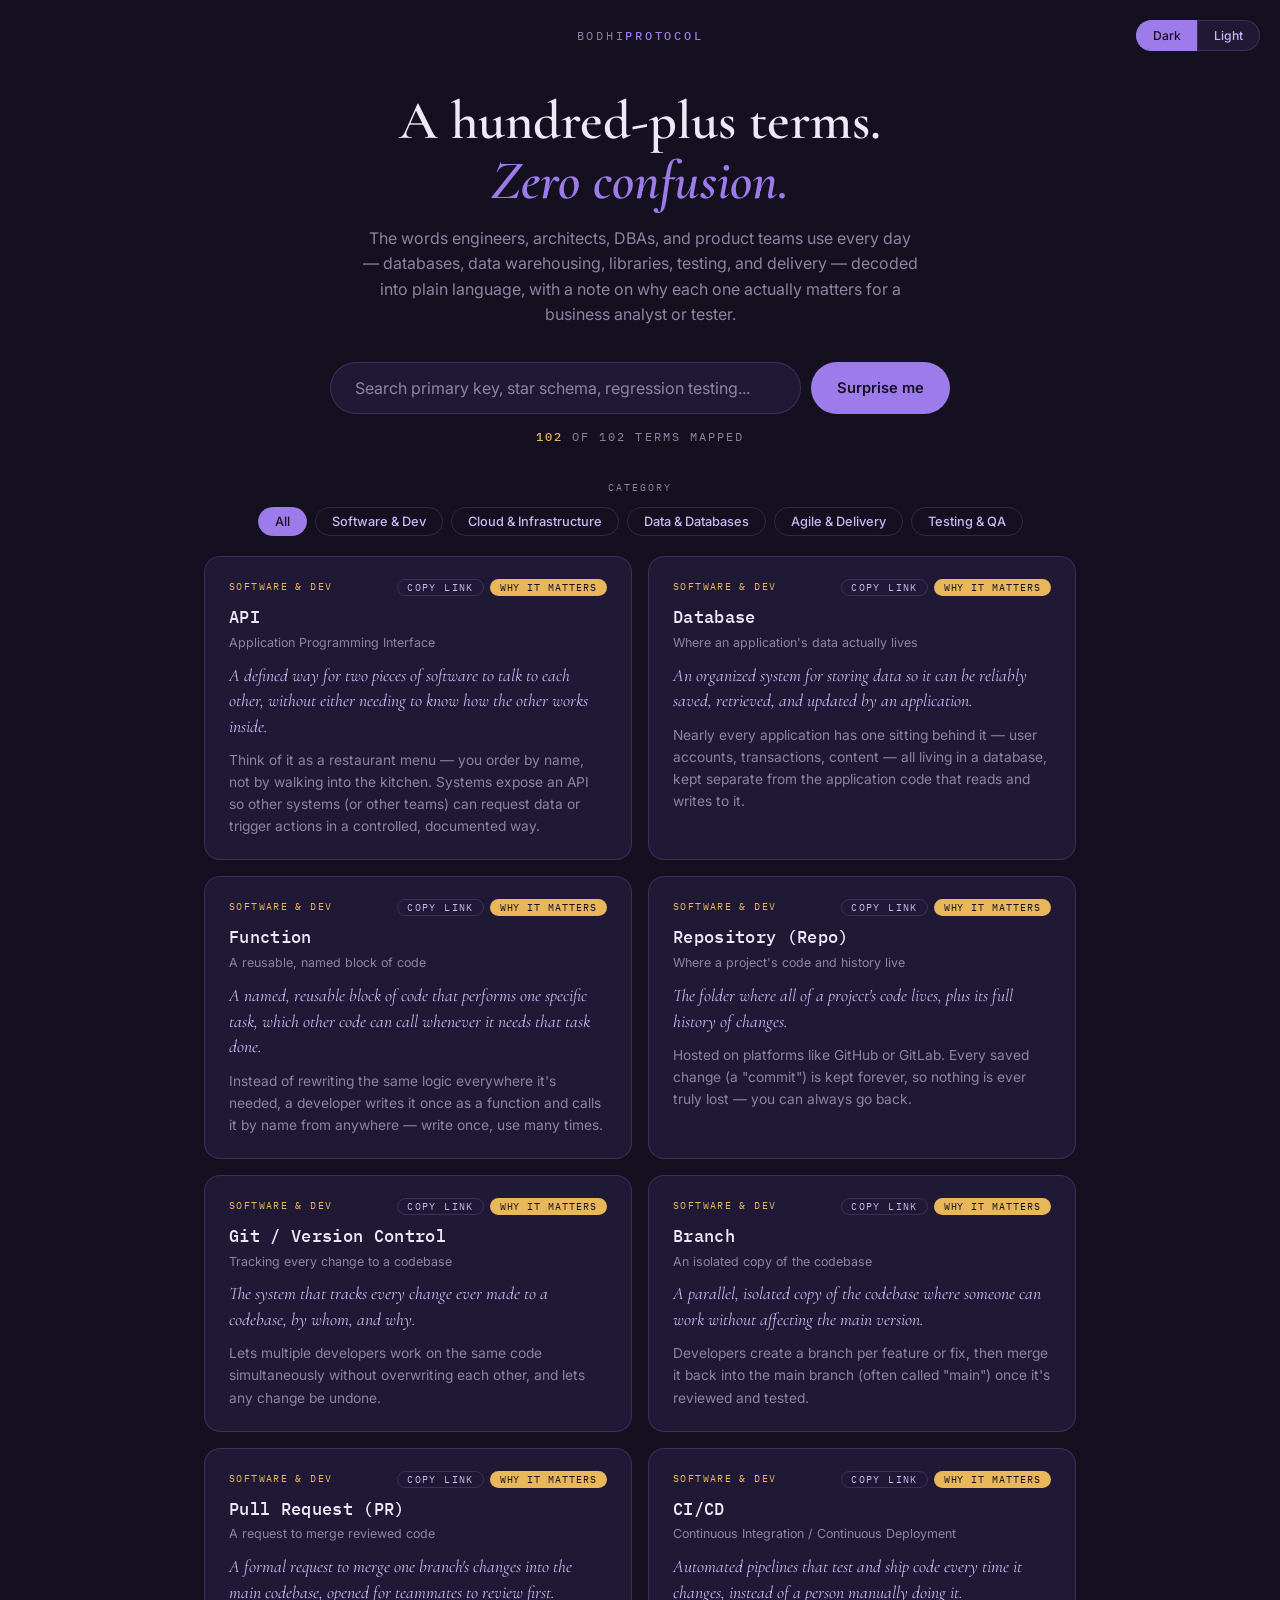
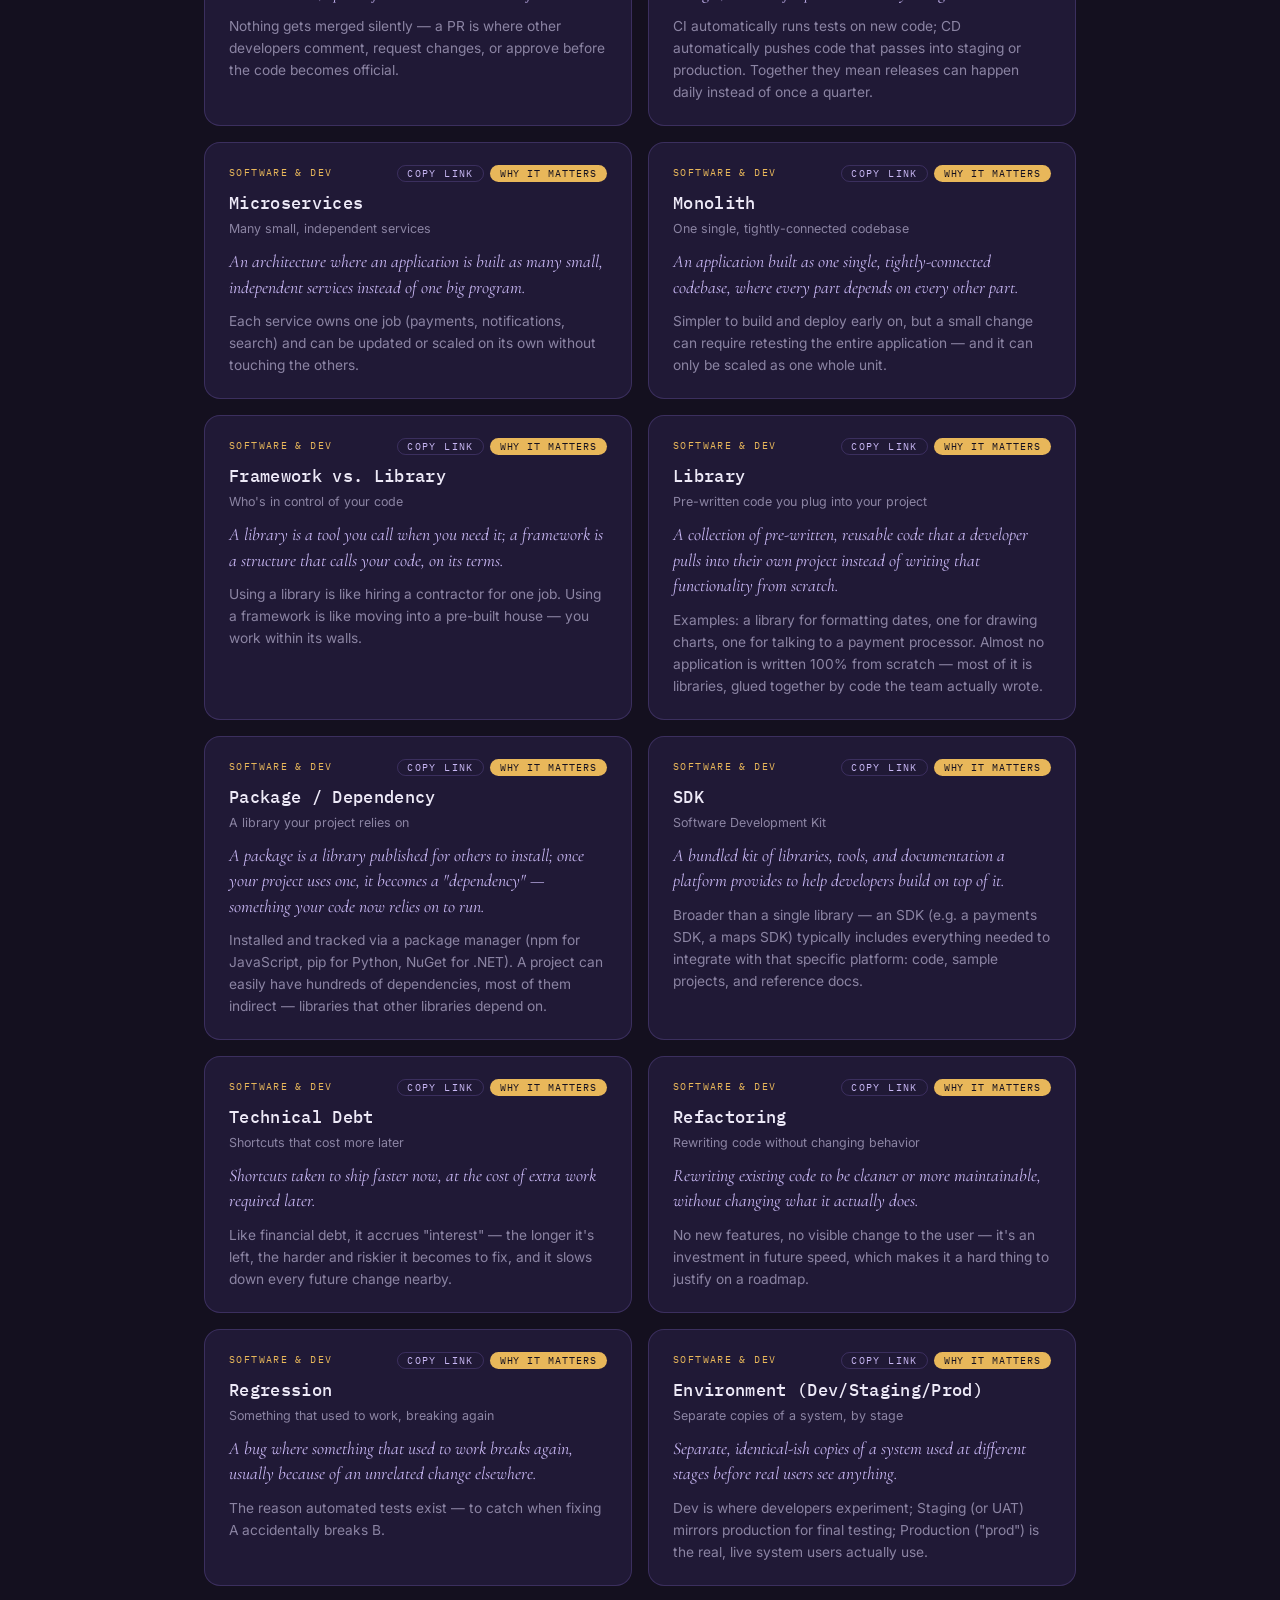
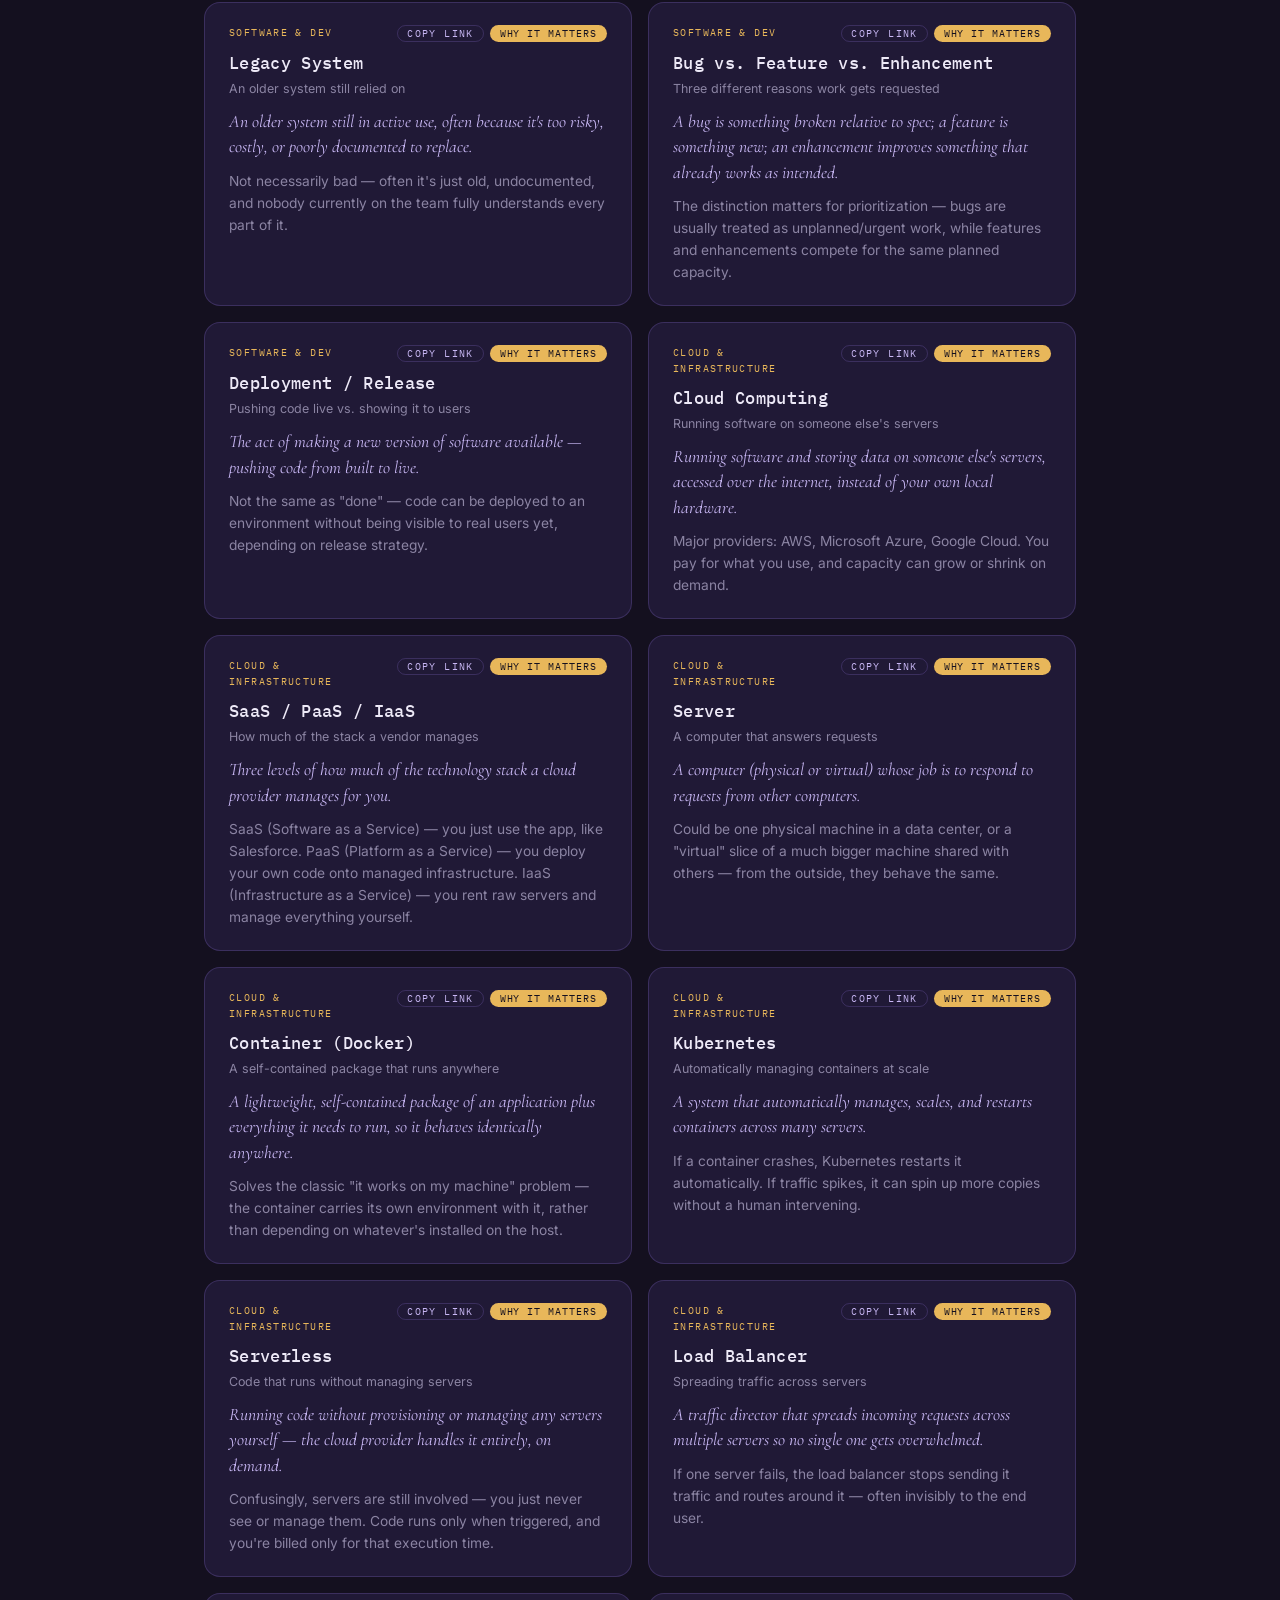
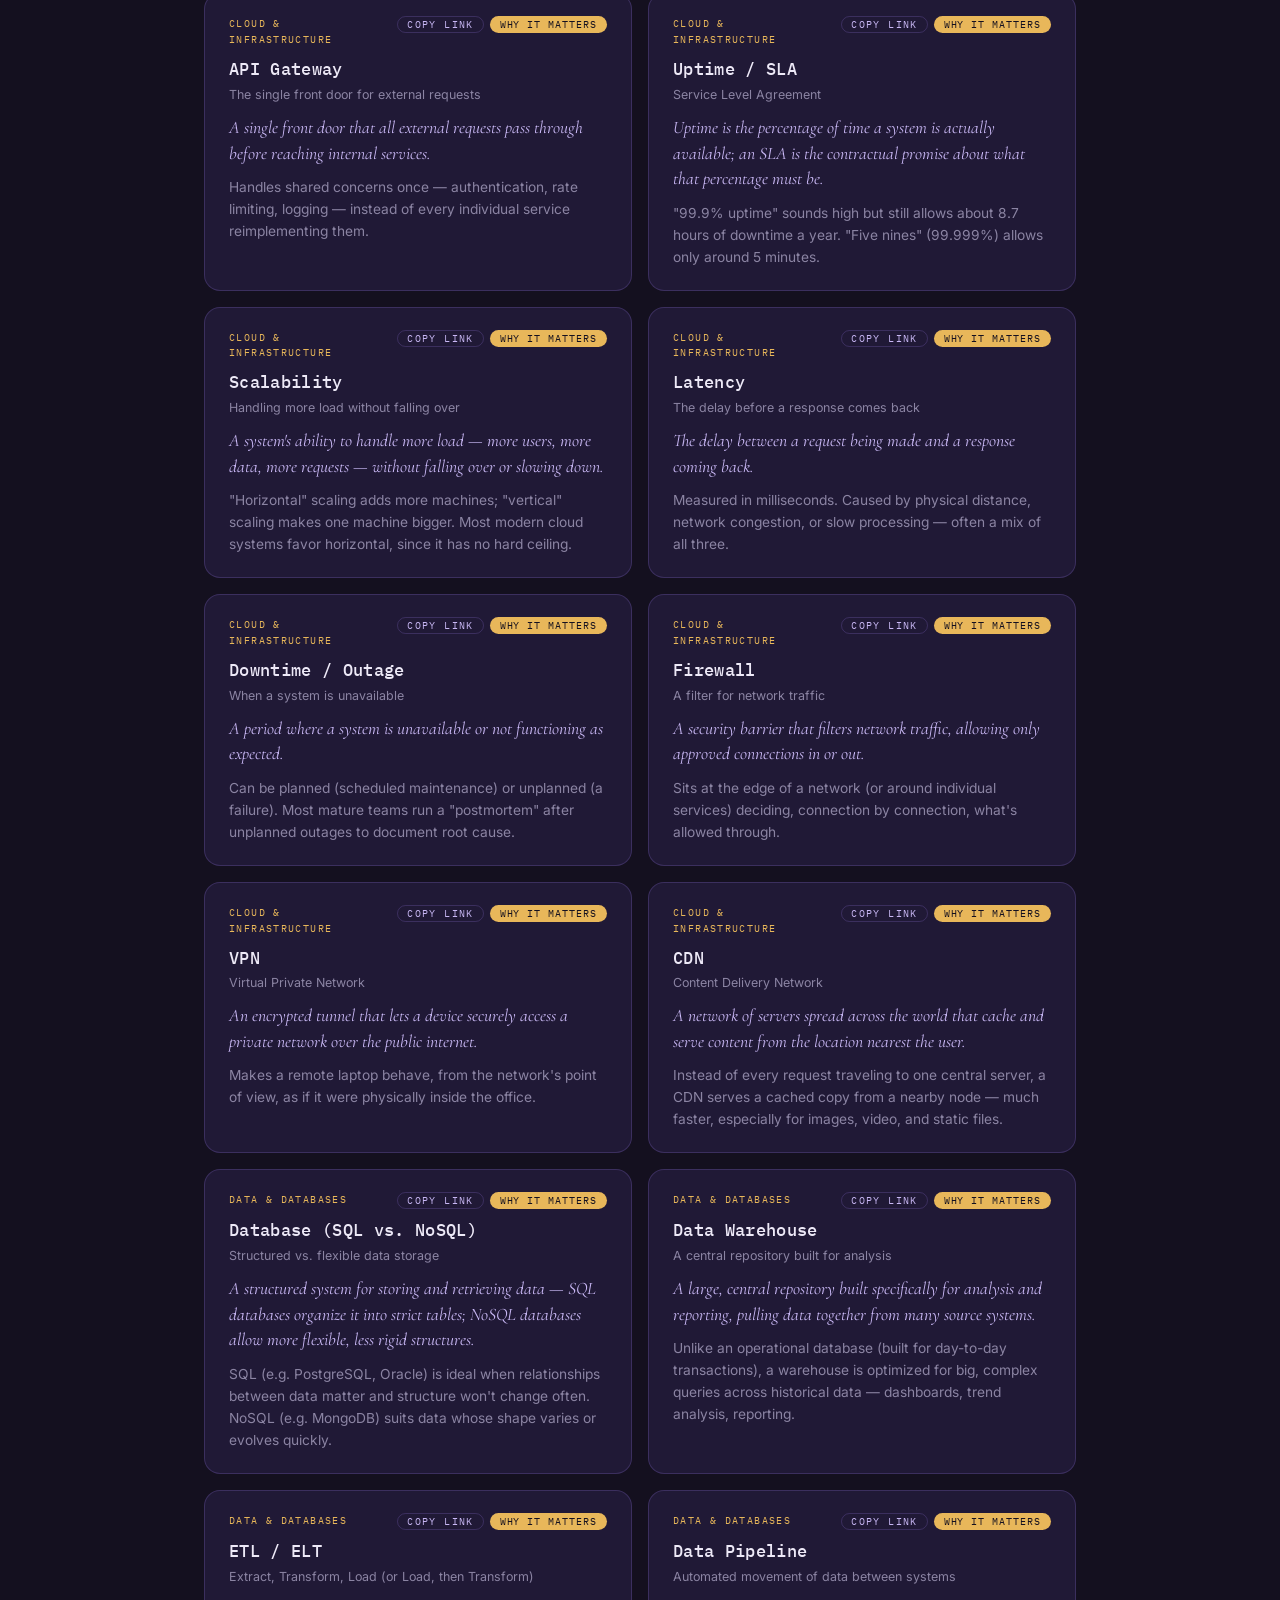
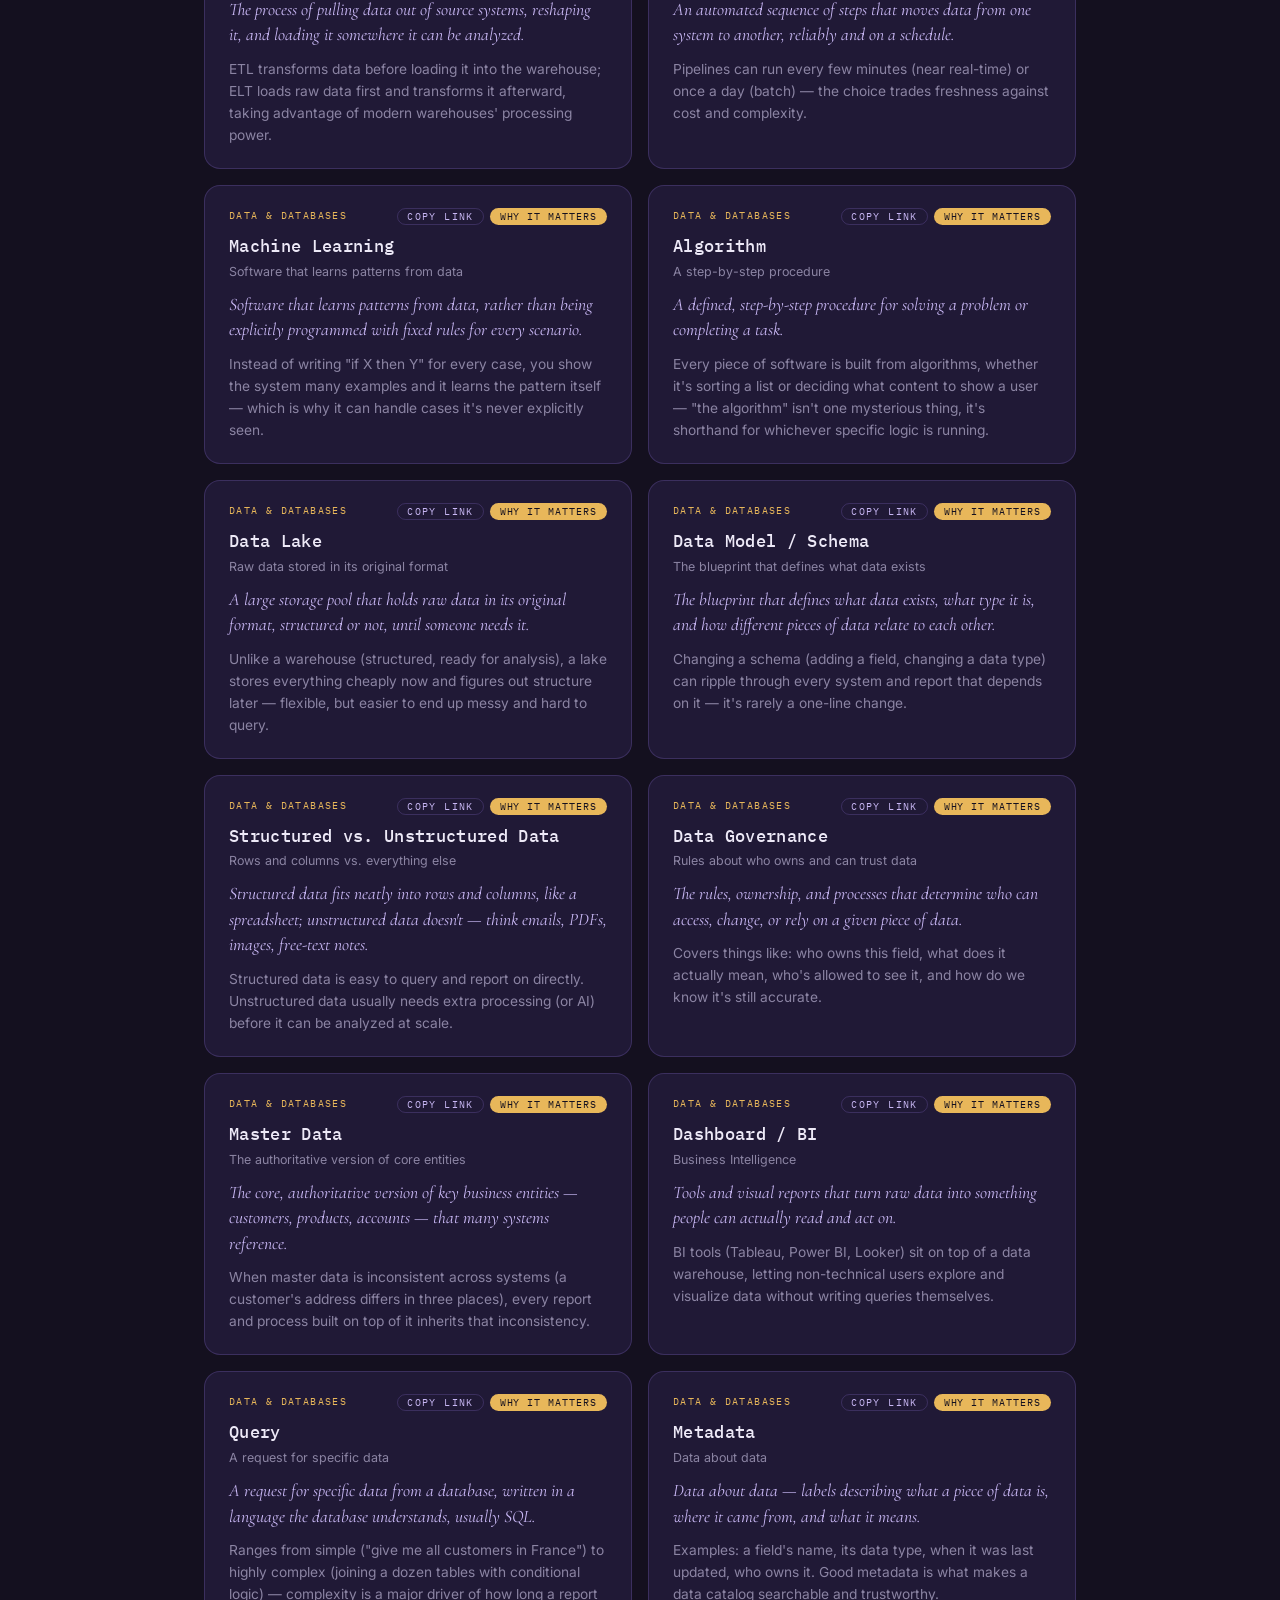
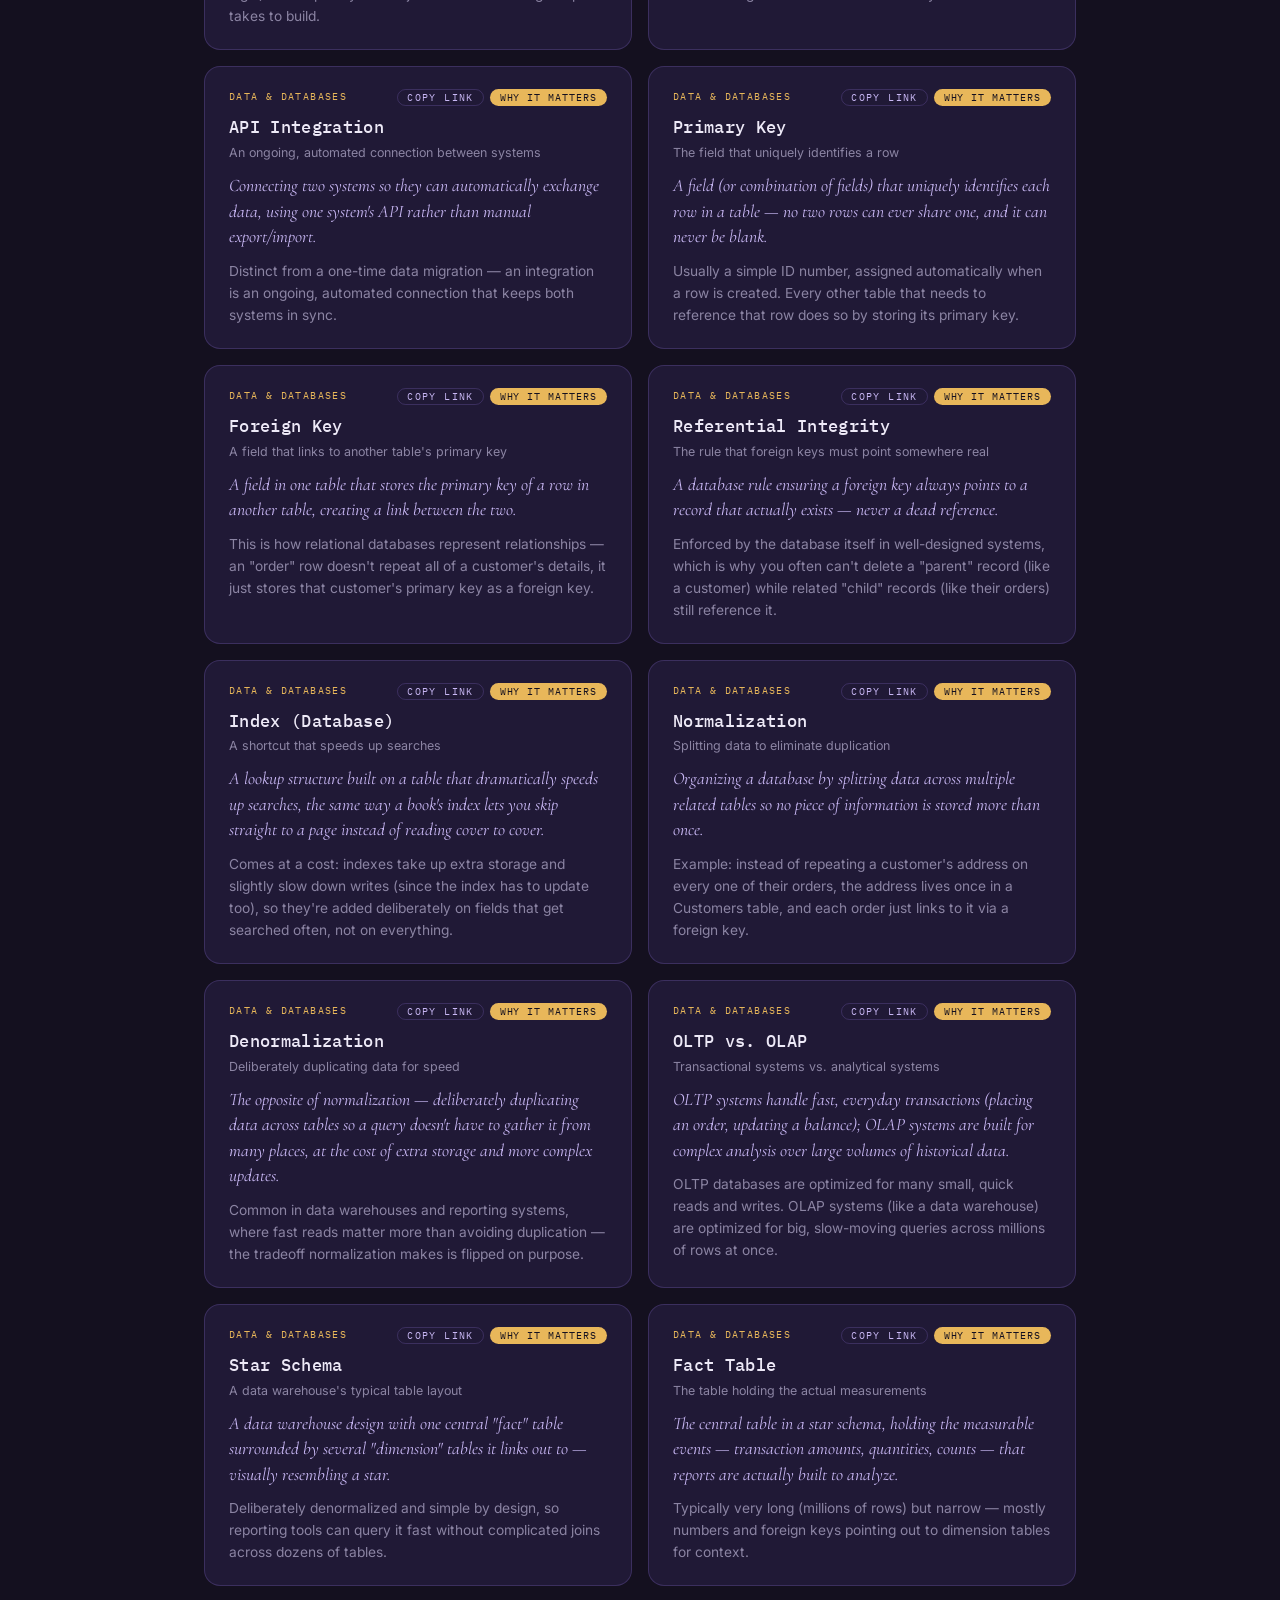
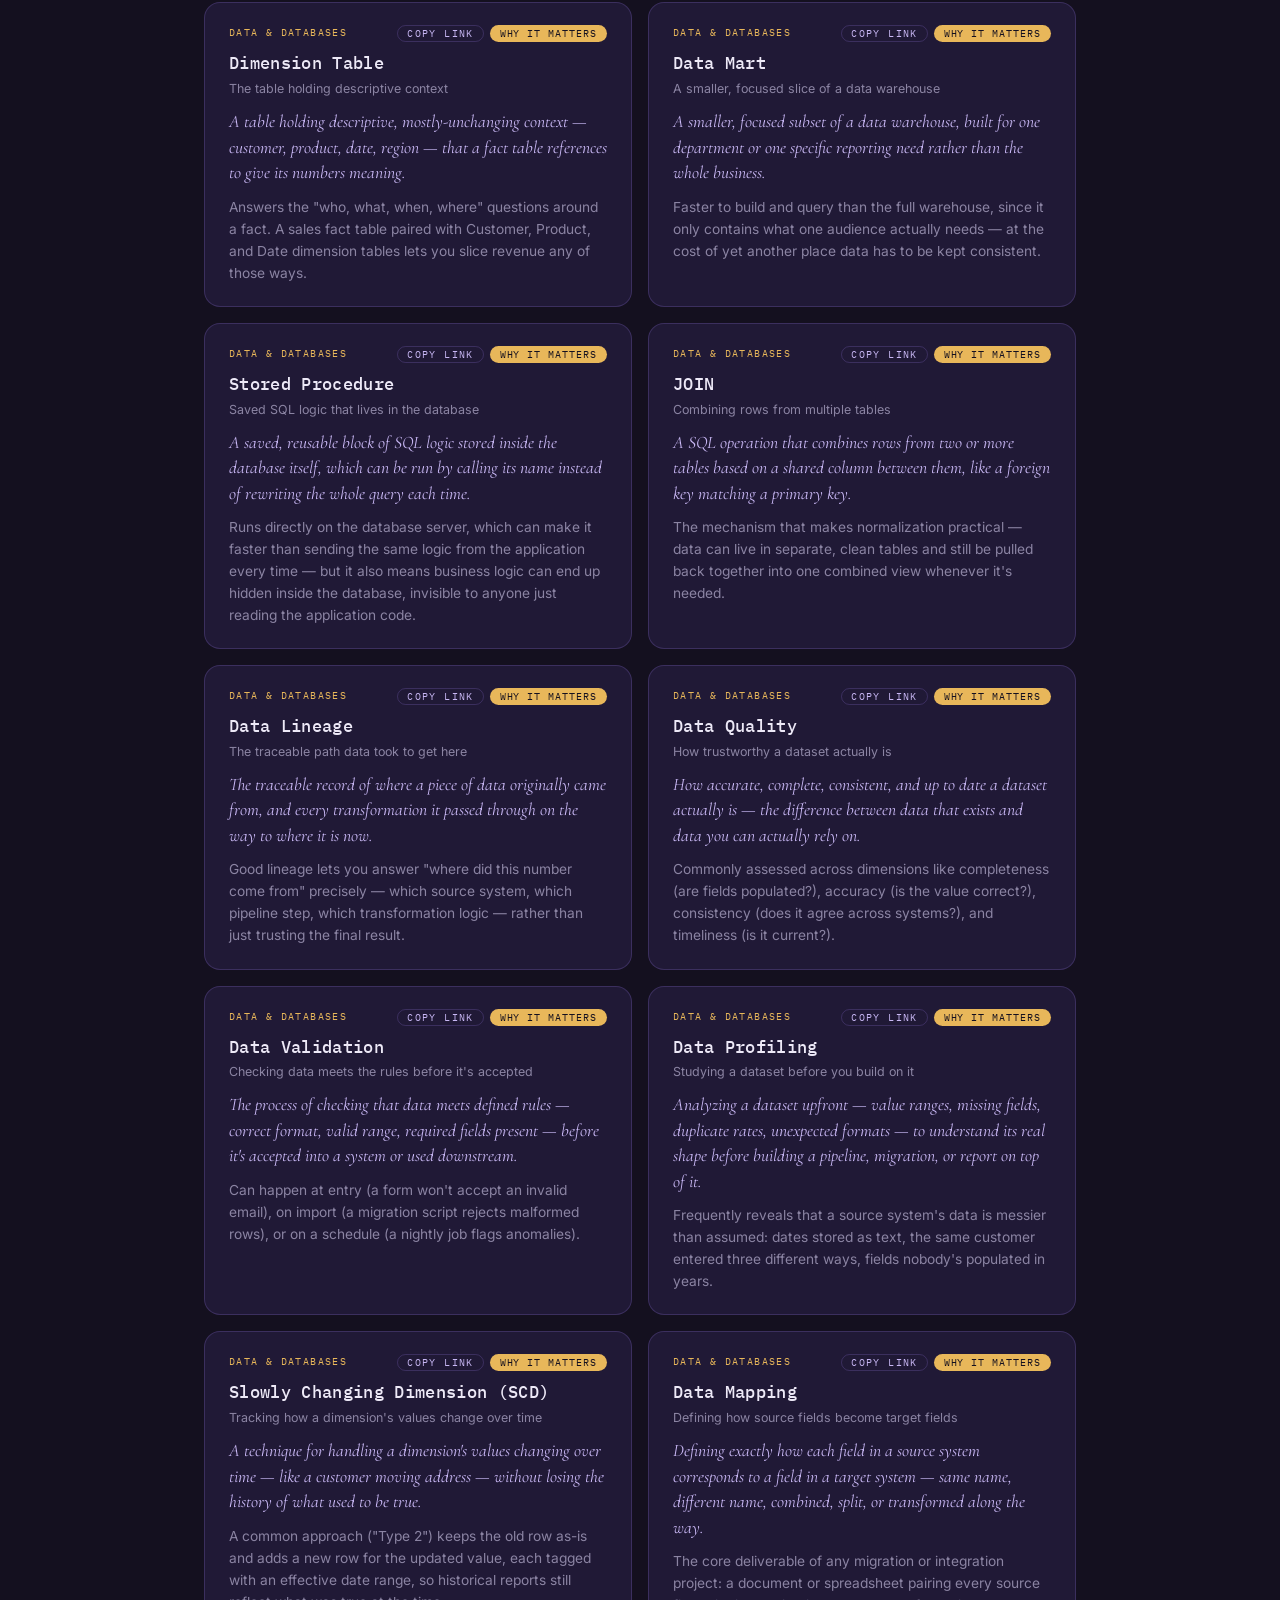
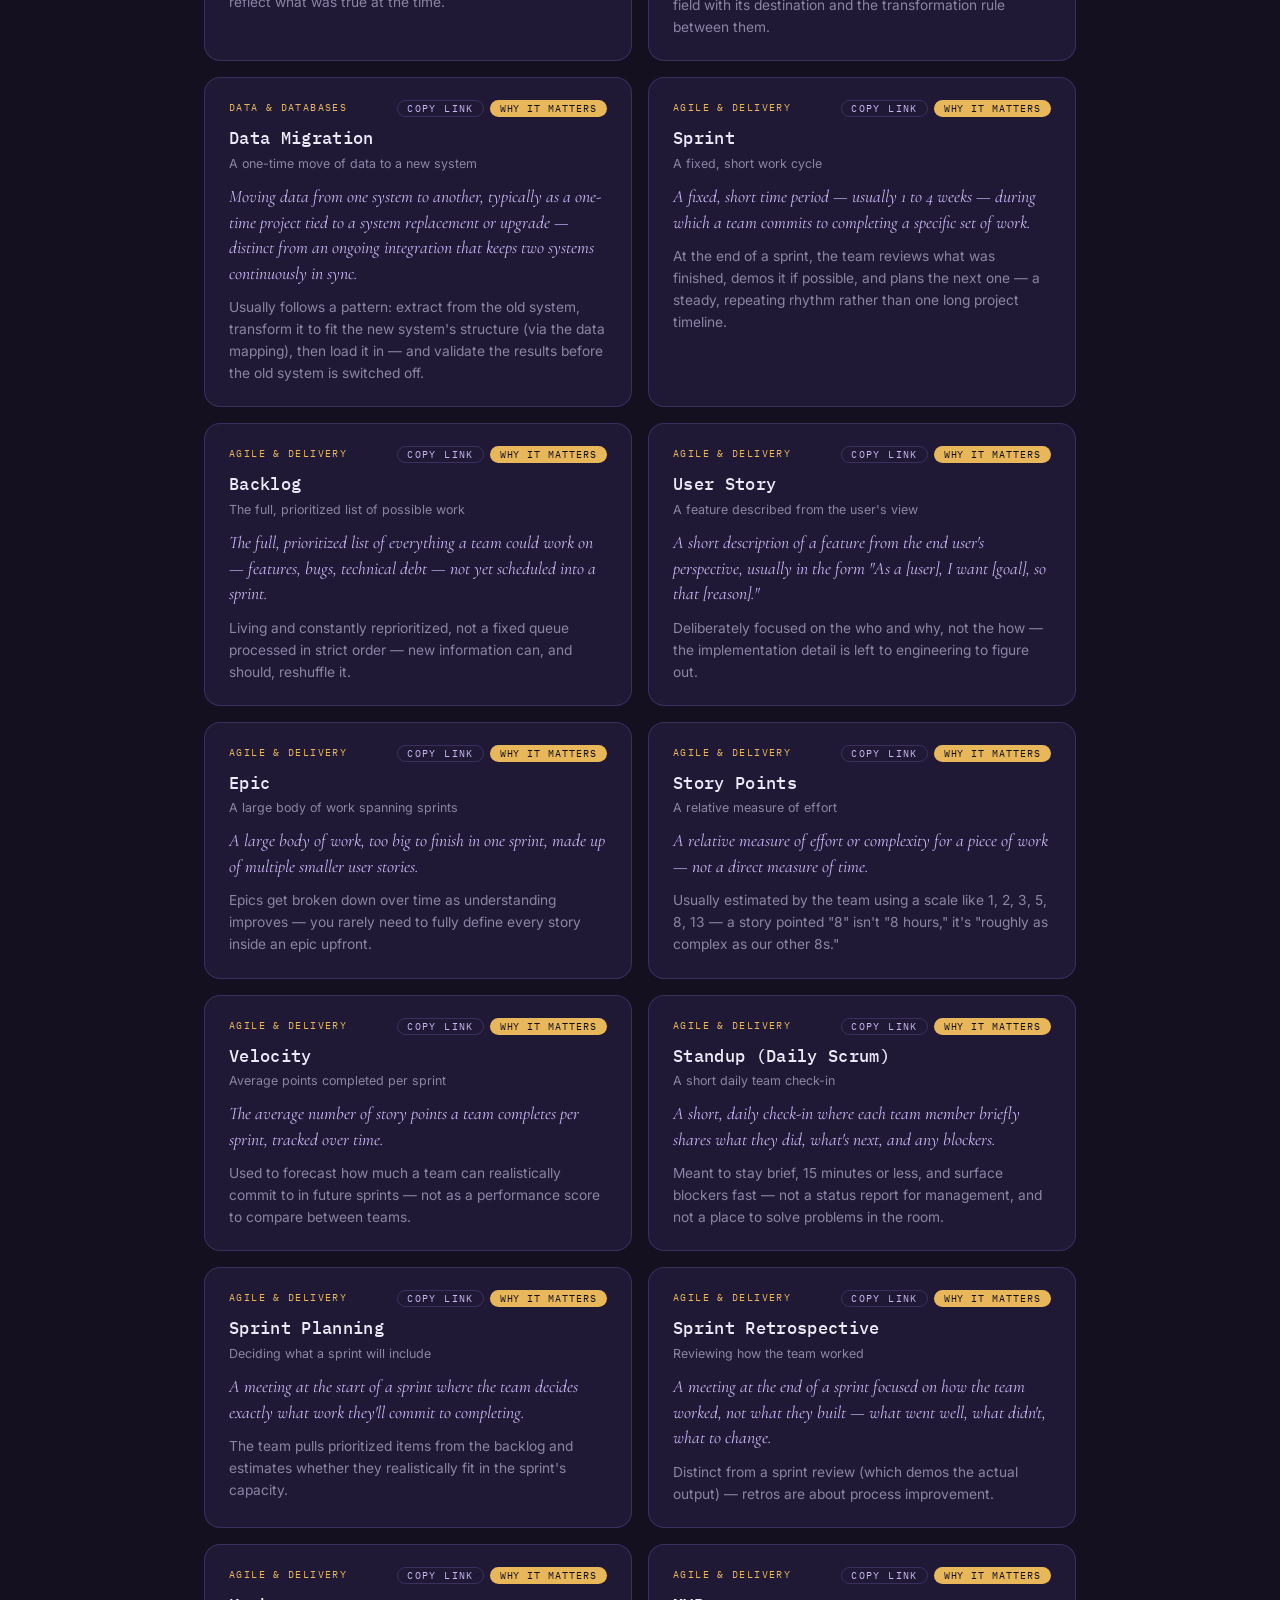
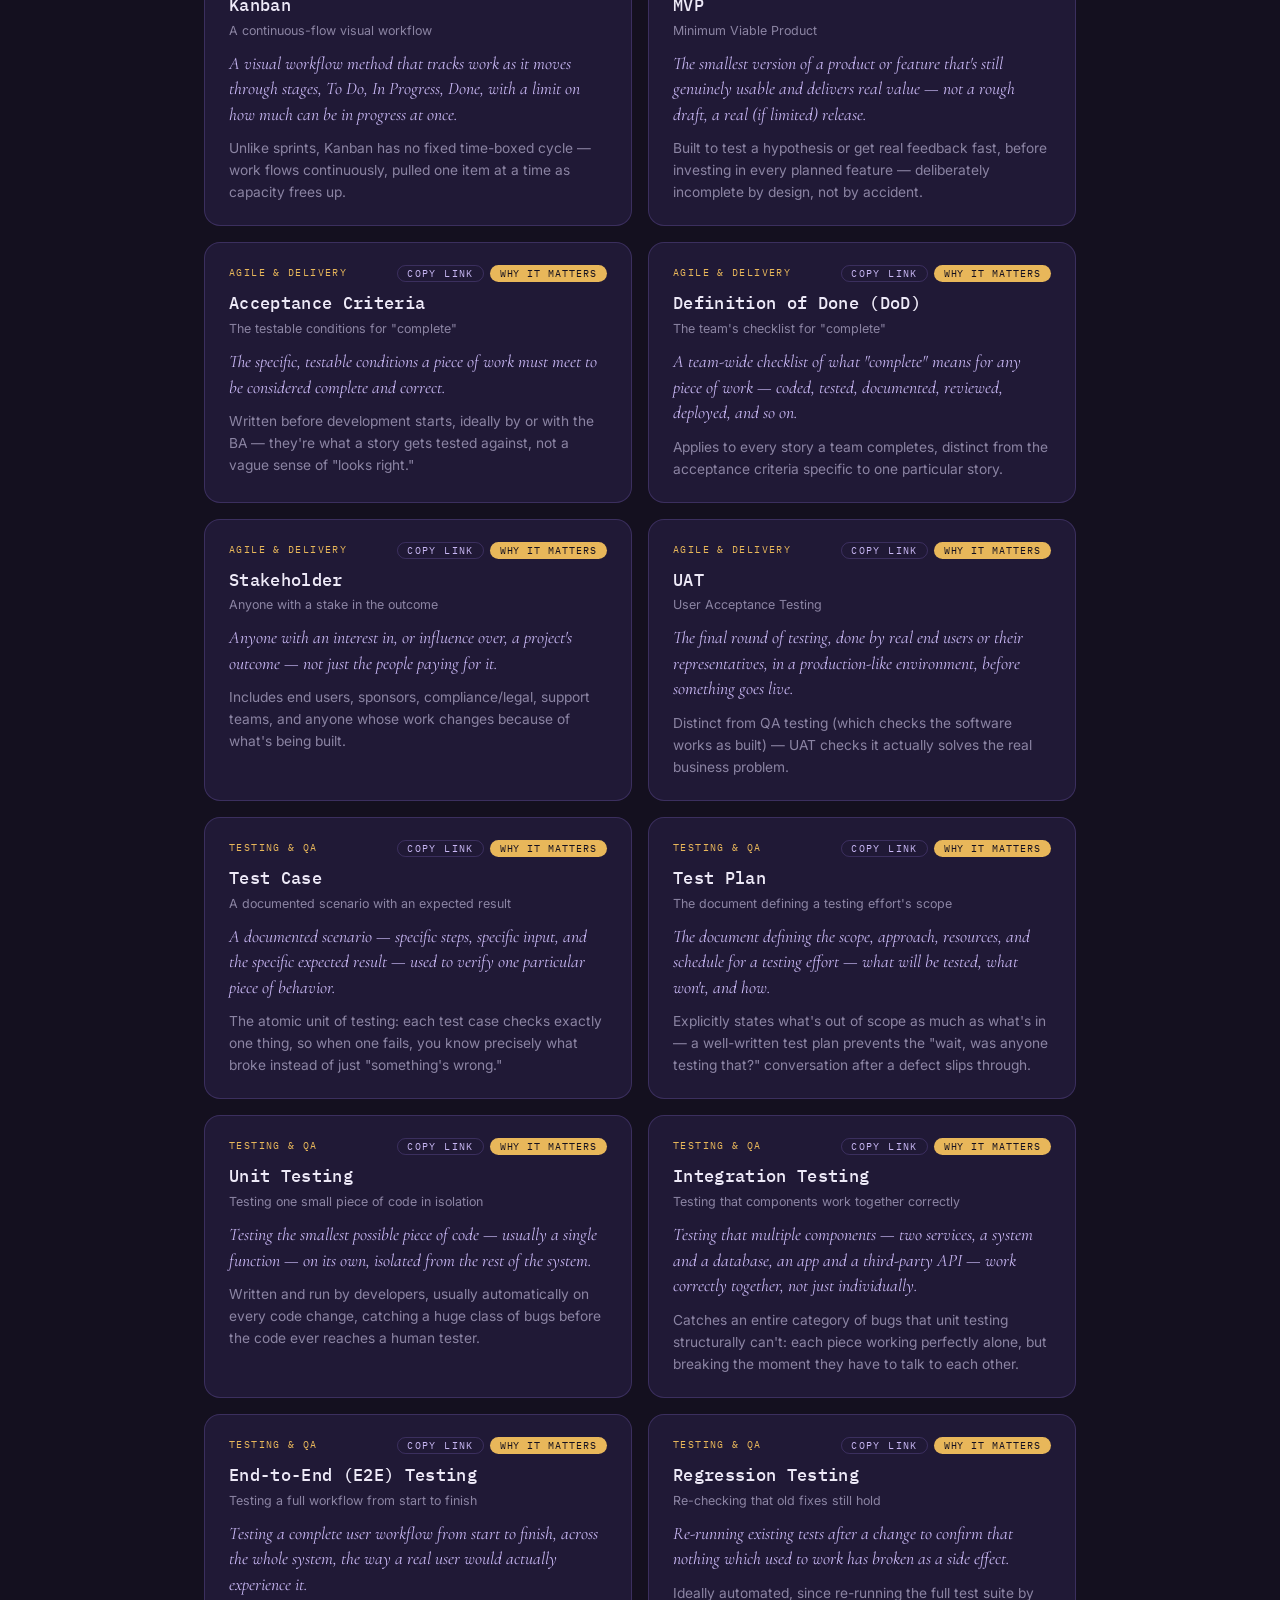
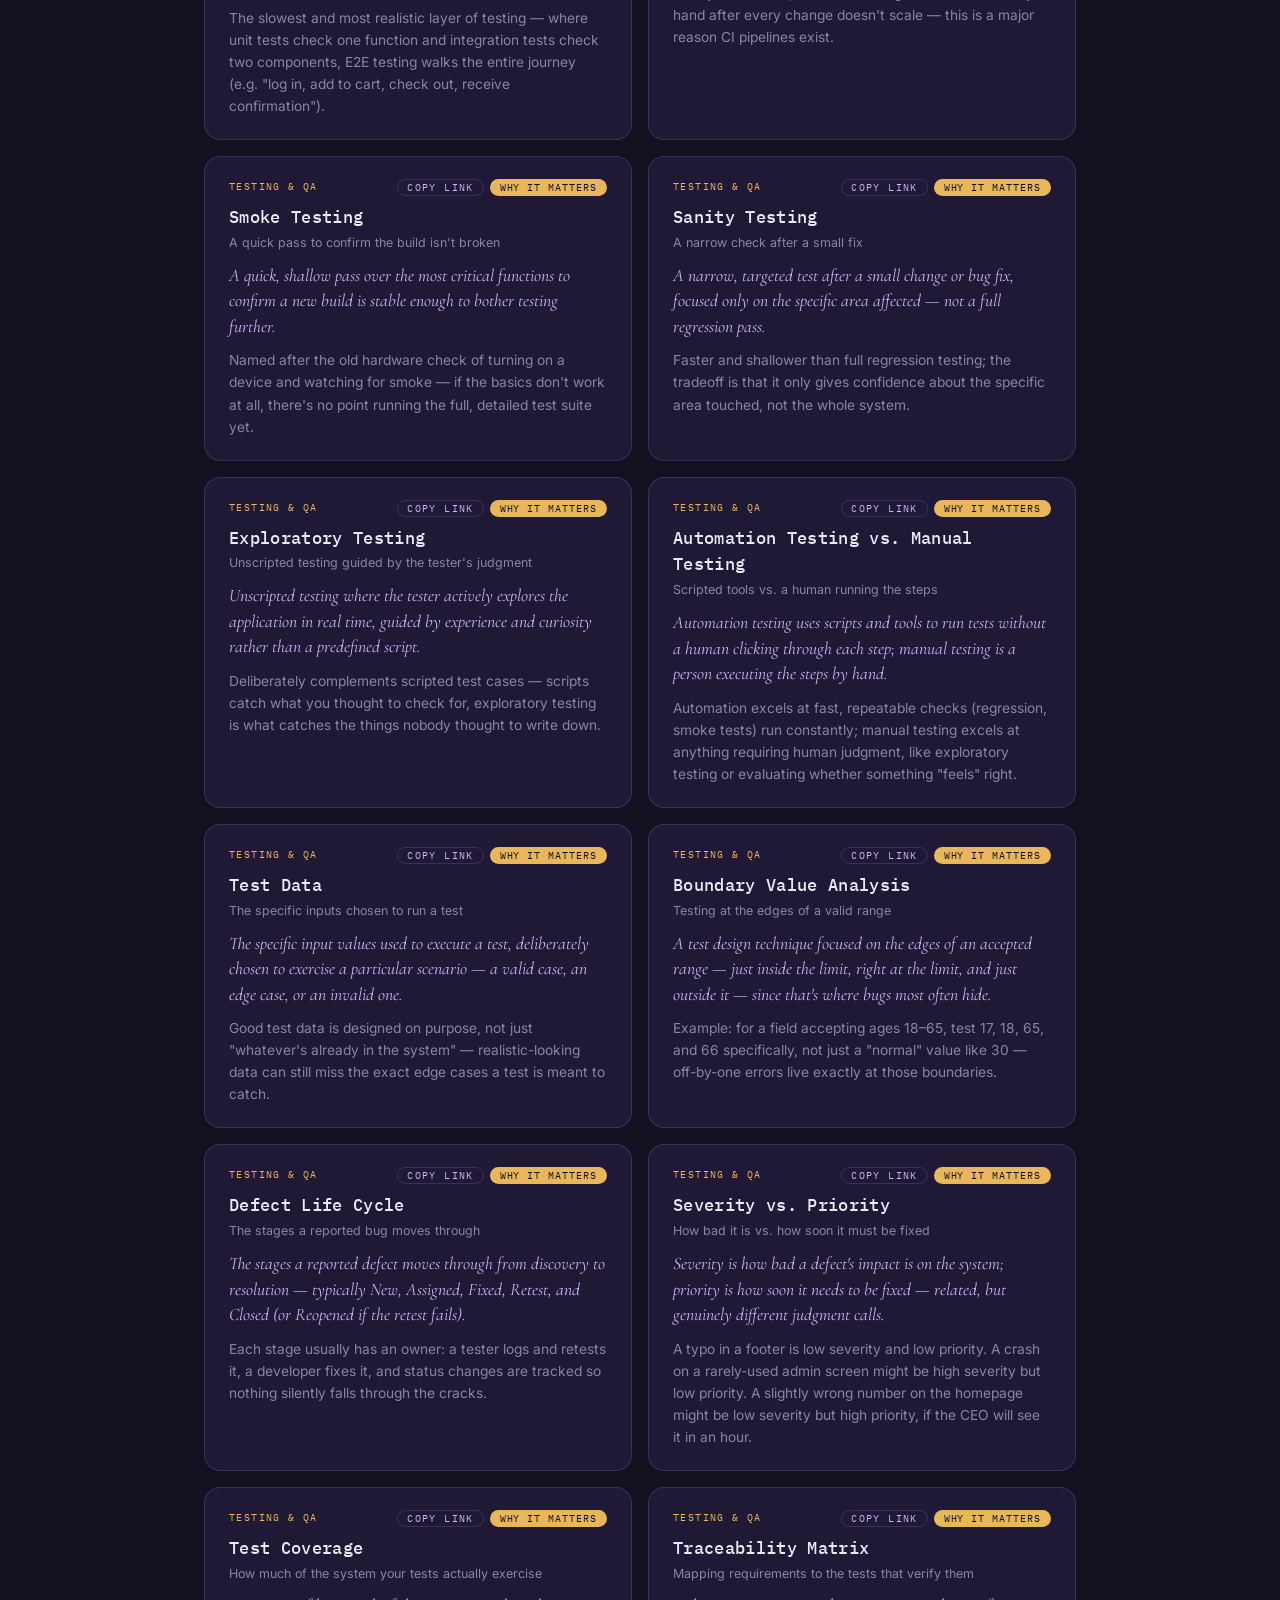
==== index.html @ 4cca0c6c "Upgrade to 102 terms — deep database/data warehouse dive, Library/Package/SDK, and new Testing & QA " ====
<!DOCTYPE html>
<html lang="en">
<head>
<meta charset="UTF-8">
<meta name="viewport" content="width=device-width, initial-scale=1.0">
<title>Technical Jargon Decoder · BodhiProtocol</title>
<meta name="description" content="102 terms your engineers, architects, and product teams use every day — databases, data warehousing, libraries, testing, sprints — decoded into plain language, with a note on why each one matters for a business analyst or tester.">
<meta name="theme-color" content="#14101F">
<link rel="icon" href="data:image/svg+xml,<svg xmlns=%22http://www.w3.org/2000/svg%22 viewBox=%220 0 100 100%22><rect width=%22100%22 height=%22100%22 rx=%2222%22 fill=%22%2314101F%22/><text x=%2250%22 y=%2266%22 font-size=%2258%22 text-anchor=%22middle%22 fill=%22%239D7BEA%22 font-family=%22Georgia,serif%22>T</text></svg>">
<meta property="og:type" content="website">
<meta property="og:title" content="Technical Jargon Decoder · BodhiProtocol">
<meta property="og:description" content="102 terms your engineers, architects, and product teams use every day — decoded into plain language, with a note on why each one matters for a business analyst or tester.">
<meta property="og:url" content="https://bodhiprotocol.github.io/technical-jargon-decoder/">
<meta name="twitter:card" content="summary">
<meta name="twitter:title" content="Technical Jargon Decoder · BodhiProtocol">
<meta name="twitter:description" content="102 terms your engineers, architects, and product teams use every day — decoded into plain language, with a note on why each one matters for a business analyst or tester.">
<link rel="preconnect" href="https://fonts.googleapis.com">
<link href="https://fonts.googleapis.com/css2?family=Cormorant+Garamond:ital,wght@0,500;0,600;1,500&family=Inter:wght@400;500;600&family=IBM+Plex+Mono:wght@400;500&display=swap" rel="stylesheet">
<style>
:root{
  --ink:#14101F;
  --panel:#201936;
  --panel-2:#2A2145;
  --lotus:#9D7BEA;
  --lavender:#C9B8F5;
  --gold:#E8B75A;
  --mist:#EDE9F7;
  --muted:#8B84A3;
  --line:rgba(157,123,234,.22);
  --on-accent:#14101F;
}
html.pastel{
  --ink:#F7F4EF;
  --panel:#FFFFFF;
  --panel-2:#EFEAE0;
  --lotus:#5B7FA6;
  --lavender:#7B98B8;
  --gold:#C97F3E;
  --mist:#3A3630;
  --muted:#8A8578;
  --line:rgba(58,54,48,.15);
  --on-accent:#FFFFFF;
}
*{margin:0;padding:0;box-sizing:border-box}
@media (prefers-reduced-motion: reduce){
  *,*::before,*::after{animation:none!important;transition:none!important}
}
body{
  background:var(--ink);color:var(--mist);
  font-family:'Inter',system-ui,sans-serif;line-height:1.6;
  -webkit-font-smoothing:antialiased;
}
.wrap{max-width:920px;margin:0 auto;padding:0 24px}

header{padding:26px 0 0;display:flex;justify-content:center}
.theme-toggle{position:fixed;top:20px;right:20px;z-index:10;display:flex;gap:0}
.theme-btn{
  background:var(--panel);border:1px solid var(--line);
  color:var(--lavender);font-family:'Inter',sans-serif;font-weight:500;
  font-size:.76rem;padding:7px 16px;cursor:pointer;transition:all .25s ease;
}
.theme-btn:first-child{border-radius:999px 0 0 999px;border-right:none}
.theme-btn:last-child{border-radius:0 999px 999px 0}
.theme-btn.active{background:var(--lotus);border-color:var(--lotus);color:var(--on-accent)}
.theme-btn:focus-visible{outline:2px solid var(--gold);outline-offset:2px}
@media (max-width:640px){
  .theme-toggle{top:12px;right:12px}
  .theme-btn{padding:6px 12px;font-size:.7rem}
}
.brand{
  font-family:'IBM Plex Mono',monospace;font-size:.78rem;
  letter-spacing:.22em;color:var(--muted);text-transform:uppercase;
}
.brand b{color:var(--lotus);font-weight:500}

.hero{padding:46px 0 26px;text-align:center}
.hero h1{
  font-family:'Cormorant Garamond',serif;font-weight:600;
  font-size:clamp(2.1rem,5.6vw,3.4rem);line-height:1.1;
}
.hero h1 em{font-style:italic;color:var(--lotus)}
.hero p{margin:14px auto 0;max-width:560px;color:var(--muted);font-size:1rem}

/* decode bar */
.decode-zone{padding:8px 0 18px}
.decode-bar{display:flex;gap:10px;max-width:620px;margin:0 auto}
.decode-bar input{
  flex:1;background:var(--panel);border:1.5px solid var(--line);
  border-radius:999px;padding:15px 24px;color:var(--mist);
  font-family:'Inter',sans-serif;font-size:1rem;outline:none;
  transition:border-color .25s ease;
}
.decode-bar input::placeholder{color:var(--muted)}
.decode-bar input:focus{border-color:var(--gold)}
.decode-bar button{
  background:var(--lotus);border:none;border-radius:999px;
  padding:0 26px;color:var(--on-accent);font-weight:600;font-size:.92rem;
  cursor:pointer;font-family:'Inter',sans-serif;transition:background .25s ease;
  white-space:nowrap;
}
.decode-bar button:hover{background:var(--gold)}
.decode-bar button:focus-visible{outline:2px solid var(--gold);outline-offset:2px}
.count{
  text-align:center;margin-top:14px;
  font-family:'IBM Plex Mono',monospace;font-size:.72rem;
  letter-spacing:.18em;text-transform:uppercase;color:var(--muted);
}
.count b{color:var(--gold);font-weight:500}

/* filter groups */
.filter-group{padding:16px 0 0}
.filter-label{
  text-align:center;font-family:'IBM Plex Mono',monospace;font-size:.64rem;
  letter-spacing:.2em;text-transform:uppercase;color:var(--muted);margin-bottom:10px;
}
.chips{display:flex;flex-wrap:wrap;gap:8px;justify-content:center;padding-bottom:20px}
.chip{
  background:none;border:1px solid var(--line);border-radius:999px;
  padding:6px 16px;color:var(--lavender);font-size:.8rem;font-weight:500;
  cursor:pointer;font-family:'Inter',sans-serif;transition:all .25s ease;
}
.chip:hover{border-color:var(--lotus);background:var(--panel)}
.chip:focus-visible{outline:2px solid var(--gold);outline-offset:2px}
.chip.active{background:var(--lotus);border-color:var(--lotus);color:var(--on-accent)}

/* term cards */
.grid{display:grid;grid-template-columns:1fr 1fr;gap:16px;padding-bottom:40px}
.card{
  background:var(--panel);border:1px solid var(--line);
  border-radius:16px;padding:22px 24px;
  transition:border-color .25s ease;
}
.card:hover{border-color:var(--lotus)}
.card .top{display:flex;justify-content:space-between;align-items:flex-start;gap:10px;margin-bottom:8px}
.card .cat{
  font-family:'IBM Plex Mono',monospace;font-size:.62rem;
  letter-spacing:.14em;text-transform:uppercase;color:var(--gold);
  display:flex;flex-wrap:wrap;align-items:center;gap:7px;
}
.top-actions{display:flex;gap:6px;align-items:center;flex-shrink:0}
.badge{
  font-family:'IBM Plex Mono',monospace;font-size:.6rem;
  letter-spacing:.1em;text-transform:uppercase;
  color:var(--on-accent);background:var(--gold);border-radius:999px;
  padding:2px 10px;cursor:pointer;border:none;transition:background .25s ease;
  white-space:nowrap;
}
.badge:hover{background:var(--lavender)}
.badge:focus-visible{outline:2px solid var(--gold);outline-offset:2px}
.link-badge{
  font-family:'IBM Plex Mono',monospace;font-size:.6rem;
  letter-spacing:.14em;text-transform:uppercase;
  color:var(--lavender);background:none;border:1px solid var(--line);border-radius:999px;
  padding:1px 9px;cursor:pointer;transition:all .25s ease;
}
.link-badge:hover{border-color:var(--lotus)}
.link-badge:focus-visible{outline:2px solid var(--gold);outline-offset:2px}
.link-badge.copied{border-color:var(--gold);color:var(--gold)}
.card h3{
  font-family:'IBM Plex Mono',monospace;font-weight:500;
  font-size:1.05rem;color:var(--mist);margin-bottom:2px;letter-spacing:.02em;
}
.card .full{font-size:.78rem;color:var(--muted);margin-bottom:10px}
.card .plain{
  font-family:'Cormorant Garamond',serif;font-style:italic;
  font-size:1.1rem;color:var(--lavender);line-height:1.45;margin-bottom:10px;
}
.card .more{font-size:.86rem;color:var(--muted)}
.card .why{
  display:none;margin-top:16px;padding-top:16px;
  border-top:1px dashed var(--line);font-size:.86rem;color:var(--mist);
}
.card .why b{
  display:block;font-family:'IBM Plex Mono',monospace;font-size:.62rem;
  letter-spacing:.14em;text-transform:uppercase;color:var(--gold);margin-bottom:8px;font-weight:500;
}
.card.open .why{display:block}
.empty{grid-column:1/-1;text-align:center;padding:60px 20px;color:var(--muted)}
.empty .big{
  font-family:'Cormorant Garamond',serif;font-style:italic;
  font-size:1.4rem;color:var(--lavender);margin-bottom:8px;
}

footer{border-top:1px solid var(--line);padding:32px 0 44px;text-align:center}
footer .om{
  font-family:'Cormorant Garamond',serif;font-style:italic;
  color:var(--lavender);font-size:1.02rem;margin-bottom:14px;
}
footer .related{
  font-family:'IBM Plex Mono',monospace;font-size:.68rem;
  letter-spacing:.1em;color:var(--muted);text-transform:uppercase;margin-bottom:10px;
}
footer .related a{color:var(--lotus);text-decoration:none}
footer .related a:hover{color:var(--gold)}
footer .meta{
  font-family:'IBM Plex Mono',monospace;font-size:.72rem;
  letter-spacing:.16em;color:var(--muted);text-transform:uppercase;
}
footer .meta a{color:var(--lotus);text-decoration:none}
footer .meta a:hover{color:var(--gold)}

@media (max-width:640px){
  .grid{grid-template-columns:1fr}
  .decode-bar{flex-direction:column}
  .decode-bar button{padding:13px 26px}
  .badge{padding:10px 16px}
  .chip{padding:10px 16px}
  footer .related{line-height:2.2}
}
</style>
</head>
<body>

<div class="theme-toggle" role="group" aria-label="Theme">
  <button class="theme-btn active" id="themeDark" type="button">Dark</button>
  <button class="theme-btn" id="themeLight" type="button">Light</button>
</div>

<header>
  <div class="brand">Bodhi<b>Protocol</b></div>
</header>

<section class="hero wrap">
  <h1>A hundred-plus terms.<br><em>Zero confusion.</em></h1>
  <p>The words engineers, architects, DBAs, and product teams use every day — databases, data warehousing, libraries, testing, and delivery — decoded into plain language, with a note on why each one actually matters for a business analyst or tester.</p>
</section>

<section class="decode-zone wrap">
  <div class="decode-bar">
    <input id="q" type="text" placeholder="Search primary key, star schema, regression testing..." aria-label="Search technical terms" autocomplete="off">
    <button id="surprise" type="button">Surprise me</button>
  </div>
  <div class="count" id="count"></div>
</section>

<section class="wrap">
  <div class="filter-group">
    <div class="filter-label">Category</div>
    <div class="chips" id="chips" role="group" aria-label="Filter by category"></div>
  </div>
  <div class="grid" id="grid" aria-live="polite"></div>
</section>

<footer>
  <div class="wrap">
    <div class="om">"If you can't explain it simply, you don't understand it well enough." — attributed to Einstein</div>
    <div class="related">Part of the BodhiProtocol toolkit — <a href="https://bodhiprotocol.github.io/jargon-decoder/">Capital Markets Jargon Decoder</a> · <a href="https://bodhiprotocol.github.io/trade-lifecycle-explorer/">Trade Lifecycle Explorer</a> · <a href="https://bodhiprotocol.github.io/capital-markets-blueprint-explorer/">Capital Markets Blueprint Explorer</a> · <a href="https://bodhiprotocol.github.io/llm-wiki/">LLM Wiki</a> · <a href="https://bodhiprotocol.github.io/layering-spoofing-order-book/">Layering & Spoofing Order Book Replay</a></div>
    <div class="meta">Built by a business analyst who builds · <a href="https://github.com/BodhiProtocol" target="_blank" rel="noopener">github.com/BodhiProtocol</a></div>
  </div>
</footer>

<script>
/* ---------- theme toggle ---------- */
const THEME_KEY = "tech-jargon-theme";
const themeDarkBtn = document.getElementById("themeDark");
const themeLightBtn = document.getElementById("themeLight");
function applyTheme(theme){
  document.documentElement.classList.toggle("pastel", theme === "light");
  themeDarkBtn.classList.toggle("active", theme === "dark");
  themeLightBtn.classList.toggle("active", theme === "light");
  localStorage.setItem(THEME_KEY, theme);
}
let savedTheme = localStorage.getItem(THEME_KEY) || "dark";
applyTheme(savedTheme);
themeDarkBtn.addEventListener("click", () => applyTheme("dark"));
themeLightBtn.addEventListener("click", () => applyTheme("light"));

const CATS = ["Software & Dev","Cloud & Infrastructure","Data & Databases","Agile & Delivery","Testing & QA"];

const ITEMS = [
{t:"API",full:"Application Programming Interface",c:0,p:"A defined way for two pieces of software to talk to each other, without either needing to know how the other works inside.",m:"Think of it as a restaurant menu — you order by name, not by walking into the kitchen. Systems expose an API so other systems (or other teams) can request data or trigger actions in a controlled, documented way.",w:"When someone says \"we'll just integrate via API,\" they mean two systems will exchange data through a defined contract — not that someone will manually copy data between them. That contract is usually what you're documenting in requirements."},
{t:"Database",full:"Where an application's data actually lives",c:0,p:"An organized system for storing data so it can be reliably saved, retrieved, and updated by an application.",m:"Nearly every application has one sitting behind it — user accounts, transactions, content — all living in a database, kept separate from the application code that reads and writes to it.",w:"When behavior changes but \"the data still looks wrong,\" the database (not the code) is usually where to look first — they're separate things that can each be right or wrong independently."},
{t:"Function",full:"A reusable, named block of code",c:0,p:"A named, reusable block of code that performs one specific task, which other code can call whenever it needs that task done.",m:"Instead of rewriting the same logic everywhere it's needed, a developer writes it once as a function and calls it by name from anywhere — write once, use many times.",w:"Explains why fixing a bug \"in one place\" can fix it everywhere it shows up — if many parts of the product call the same function, one fix ripples through all of them at once."},
{t:"Repository (Repo)",full:"Where a project's code and history live",c:0,p:"The folder where all of a project's code lives, plus its full history of changes.",m:"Hosted on platforms like GitHub or GitLab. Every saved change (a \"commit\") is kept forever, so nothing is ever truly lost — you can always go back.",w:"If a developer says \"it's in the repo,\" they mean the source of truth for the code, not a shared drive or a ticket. Requirements and specs usually live somewhere else."},
{t:"Git / Version Control",full:"Tracking every change to a codebase",c:0,p:"The system that tracks every change ever made to a codebase, by whom, and why.",m:"Lets multiple developers work on the same code simultaneously without overwriting each other, and lets any change be undone.",w:"Explains why developers rarely fear \"breaking\" something — almost everything is recoverable. It's also why you can ask \"when did this change and why\" and actually get an answer."},
{t:"Branch",full:"An isolated copy of the codebase",c:0,p:"A parallel, isolated copy of the codebase where someone can work without affecting the main version.",m:"Developers create a branch per feature or fix, then merge it back into the main branch (often called \"main\") once it's reviewed and tested.",w:"If a feature is \"on a branch,\" it exists but isn't live yet — useful to know when you're asked to test something that isn't in the production environment."},
{t:"Pull Request (PR)",full:"A request to merge reviewed code",c:0,p:"A formal request to merge one branch's changes into the main codebase, opened for teammates to review first.",m:"Nothing gets merged silently — a PR is where other developers comment, request changes, or approve before the code becomes official.",w:"This is the checkpoint where code gets reviewed — if you're tracking whether a fix is \"done,\" merged (not just written) is the real finish line."},
{t:"CI/CD",full:"Continuous Integration / Continuous Deployment",c:0,p:"Automated pipelines that test and ship code every time it changes, instead of a person manually doing it.",m:"CI automatically runs tests on new code; CD automatically pushes code that passes into staging or production. Together they mean releases can happen daily instead of once a quarter.",w:"Explains why some teams can ship a fix same-day while others need a multi-week release cycle — it's the pipeline, not developer speed."},
{t:"Microservices",full:"Many small, independent services",c:0,p:"An architecture where an application is built as many small, independent services instead of one big program.",m:"Each service owns one job (payments, notifications, search) and can be updated or scaled on its own without touching the others.",w:"If one \"part\" of a product is down while the rest works fine, that's microservices at work — it also explains why a single bug rarely takes the whole system down."},
{t:"Monolith",full:"One single, tightly-connected codebase",c:0,p:"An application built as one single, tightly-connected codebase, where every part depends on every other part.",m:"Simpler to build and deploy early on, but a small change can require retesting the entire application — and it can only be scaled as one whole unit.",w:"If \"that would touch too much of the system\" is a common answer to your change requests, you're likely dealing with a monolith."},
{t:"Framework vs. Library",full:"Who's in control of your code",c:0,p:"A library is a tool you call when you need it; a framework is a structure that calls your code, on its terms.",m:"Using a library is like hiring a contractor for one job. Using a framework is like moving into a pre-built house — you work within its walls.",w:"Explains why \"switching frameworks\" is a much bigger, riskier undertaking than \"swapping a library\" — it's a foundational decision, not a swap."},
{t:"Library",full:"Pre-written code you plug into your project",c:0,p:"A collection of pre-written, reusable code that a developer pulls into their own project instead of writing that functionality from scratch.",m:"Examples: a library for formatting dates, one for drawing charts, one for talking to a payment processor. Almost no application is written 100% from scratch — most of it is libraries, glued together by code the team actually wrote.",w:"Explains why a \"simple\" feature can sometimes ship in a day — if a trusted library already does most of the work, the team isn't building it, just wiring it in."},
{t:"Package / Dependency",full:"A library your project relies on",c:0,p:"A package is a library published for others to install; once your project uses one, it becomes a \"dependency\" — something your code now relies on to run.",m:"Installed and tracked via a package manager (npm for JavaScript, pip for Python, NuGet for .NET). A project can easily have hundreds of dependencies, most of them indirect — libraries that other libraries depend on.",w:"When engineering says a delay is caused by \"updating dependencies,\" they mean updating these external packages — often necessary for security fixes, but risky since an update can subtly change behavior elsewhere."},
{t:"SDK",full:"Software Development Kit",c:0,p:"A bundled kit of libraries, tools, and documentation a platform provides to help developers build on top of it.",m:"Broader than a single library — an SDK (e.g. a payments SDK, a maps SDK) typically includes everything needed to integrate with that specific platform: code, sample projects, and reference docs.",w:"If a vendor says \"just use our SDK,\" they mean integration will lean on their pre-built toolkit rather than your team building the connection from raw API calls alone — usually faster, but ties you to how that SDK works."},
{t:"Technical Debt",full:"Shortcuts that cost more later",c:0,p:"Shortcuts taken to ship faster now, at the cost of extra work required later.",m:"Like financial debt, it accrues \"interest\" — the longer it's left, the harder and riskier it becomes to fix, and it slows down every future change nearby.",w:"When engineering pushes back on a \"quick\" request, technical debt is often why — they're not being difficult, they're flagging a cost you can't see in the UI."},
{t:"Refactoring",full:"Rewriting code without changing behavior",c:0,p:"Rewriting existing code to be cleaner or more maintainable, without changing what it actually does.",m:"No new features, no visible change to the user — it's an investment in future speed, which makes it a hard thing to justify on a roadmap.",w:"If a sprint is spent \"refactoring,\" nothing will look different to stakeholders afterward — that's expected, not a failure to deliver."},
{t:"Regression",full:"Something that used to work, breaking again",c:0,p:"A bug where something that used to work breaks again, usually because of an unrelated change elsewhere.",m:"The reason automated tests exist — to catch when fixing A accidentally breaks B.",w:"If a resolved issue reappears after an unrelated release, that's a regression — worth flagging specifically, since it usually points to a gap in test coverage."},
{t:"Environment (Dev/Staging/Prod)",full:"Separate copies of a system, by stage",c:0,p:"Separate, identical-ish copies of a system used at different stages before real users see anything.",m:"Dev is where developers experiment; Staging (or UAT) mirrors production for final testing; Production (\"prod\") is the real, live system users actually use.",w:"Critical distinction for testing — a bug you can't reproduce in \"prod\" might only exist in staging, or vice versa. Always confirm which environment a defect was found in."},
{t:"Legacy System",full:"An older system still relied on",c:0,p:"An older system still in active use, often because it's too risky, costly, or poorly documented to replace.",m:"Not necessarily bad — often it's just old, undocumented, and nobody currently on the team fully understands every part of it.",w:"Explains why \"small\" change requests against legacy systems often get inflated estimates — the risk isn't the change, it's the unknowns around it."},
{t:"Bug vs. Feature vs. Enhancement",full:"Three different reasons work gets requested",c:0,p:"A bug is something broken relative to spec; a feature is something new; an enhancement improves something that already works as intended.",m:"The distinction matters for prioritization — bugs are usually treated as unplanned/urgent work, while features and enhancements compete for the same planned capacity.",w:"Miscategorizing a request (calling an enhancement a \"bug\" to jump the queue) is a common friction point between BAs and engineering — get the label right and the conversation gets easier."},
{t:"Deployment / Release",full:"Pushing code live vs. showing it to users",c:0,p:"The act of making a new version of software available — pushing code from built to live.",m:"Not the same as \"done\" — code can be deployed to an environment without being visible to real users yet, depending on release strategy.",w:"When you ask \"is it live,\" you're really asking about release, not deployment — the two can happen at different times."},

{t:"Cloud Computing",full:"Running software on someone else's servers",c:1,p:"Running software and storing data on someone else's servers, accessed over the internet, instead of your own local hardware.",m:"Major providers: AWS, Microsoft Azure, Google Cloud. You pay for what you use, and capacity can grow or shrink on demand.",w:"Explains why IT can spin up new infrastructure in minutes instead of ordering physical servers — \"the cloud\" is really just someone else's data center, rented flexibly."},
{t:"SaaS / PaaS / IaaS",full:"How much of the stack a vendor manages",c:1,p:"Three levels of how much of the technology stack a cloud provider manages for you.",m:"SaaS (Software as a Service) — you just use the app, like Salesforce. PaaS (Platform as a Service) — you deploy your own code onto managed infrastructure. IaaS (Infrastructure as a Service) — you rent raw servers and manage everything yourself.",w:"Helps you scope vendor conversations correctly — a SaaS vendor owns far more responsibility (and risk) than an IaaS one."},
{t:"Server",full:"A computer that answers requests",c:1,p:"A computer (physical or virtual) whose job is to respond to requests from other computers.",m:"Could be one physical machine in a data center, or a \"virtual\" slice of a much bigger machine shared with others — from the outside, they behave the same.",w:"When something is \"down,\" it usually means a server (or the service running on it) stopped responding — worth asking which one, since systems rarely share a single point of failure by design."},
{t:"Container (Docker)",full:"A self-contained package that runs anywhere",c:1,p:"A lightweight, self-contained package of an application plus everything it needs to run, so it behaves identically anywhere.",m:"Solves the classic \"it works on my machine\" problem — the container carries its own environment with it, rather than depending on whatever's installed on the host.",w:"Explains why deployments have gotten more reliable in recent years — much of the \"it broke in production but not in testing\" class of bug has shrunk."},
{t:"Kubernetes",full:"Automatically managing containers at scale",c:1,p:"A system that automatically manages, scales, and restarts containers across many servers.",m:"If a container crashes, Kubernetes restarts it automatically. If traffic spikes, it can spin up more copies without a human intervening.",w:"You'll hear this name a lot in infrastructure conversations — it's the reason many outages self-heal in seconds rather than requiring a 3am page."},
{t:"Serverless",full:"Code that runs without managing servers",c:1,p:"Running code without provisioning or managing any servers yourself — the cloud provider handles it entirely, on demand.",m:"Confusingly, servers are still involved — you just never see or manage them. Code runs only when triggered, and you're billed only for that execution time.",w:"A cost and speed lever: good for infrequent or spiky workloads, since you're not paying for idle server time between requests."},
{t:"Load Balancer",full:"Spreading traffic across servers",c:1,p:"A traffic director that spreads incoming requests across multiple servers so no single one gets overwhelmed.",m:"If one server fails, the load balancer stops sending it traffic and routes around it — often invisibly to the end user.",w:"Part of why large systems can handle sudden traffic spikes (a product launch, a marketing push) without falling over."},
{t:"API Gateway",full:"The single front door for external requests",c:1,p:"A single front door that all external requests pass through before reaching internal services.",m:"Handles shared concerns once — authentication, rate limiting, logging — instead of every individual service reimplementing them.",w:"Relevant when scoping integrations: external partners usually talk to the gateway, not directly to the internal system doing the actual work."},
{t:"Uptime / SLA",full:"Service Level Agreement",c:1,p:"Uptime is the percentage of time a system is actually available; an SLA is the contractual promise about what that percentage must be.",m:"\"99.9% uptime\" sounds high but still allows about 8.7 hours of downtime a year. \"Five nines\" (99.999%) allows only around 5 minutes.",w:"When negotiating with a vendor, the SLA percentage — and what penalty applies if they miss it — is often more important than the feature list."},
{t:"Scalability",full:"Handling more load without falling over",c:1,p:"A system's ability to handle more load — more users, more data, more requests — without falling over or slowing down.",m:"\"Horizontal\" scaling adds more machines; \"vertical\" scaling makes one machine bigger. Most modern cloud systems favor horizontal, since it has no hard ceiling.",w:"Worth asking about explicitly before a big launch or campaign — \"does this scale\" is really asking \"will this survive a traffic spike.\""},
{t:"Latency",full:"The delay before a response comes back",c:1,p:"The delay between a request being made and a response coming back.",m:"Measured in milliseconds. Caused by physical distance, network congestion, or slow processing — often a mix of all three.",w:"If users report something \"feels slow\" rather than \"broken,\" that's usually a latency issue, not a functional bug — worth routing to infrastructure, not the feature team."},
{t:"Downtime / Outage",full:"When a system is unavailable",c:1,p:"A period where a system is unavailable or not functioning as expected.",m:"Can be planned (scheduled maintenance) or unplanned (a failure). Most mature teams run a \"postmortem\" after unplanned outages to document root cause.",w:"If you're gathering requirements around reliability, ask about historical outage frequency and cause — it tells you far more than an uptime percentage alone."},
{t:"Firewall",full:"A filter for network traffic",c:1,p:"A security barrier that filters network traffic, allowing only approved connections in or out.",m:"Sits at the edge of a network (or around individual services) deciding, connection by connection, what's allowed through.",w:"Relevant when an integration \"can't connect\" — a firewall rule blocking the specific port or address is one of the most common culprits."},
{t:"VPN",full:"Virtual Private Network",c:1,p:"An encrypted tunnel that lets a device securely access a private network over the public internet.",m:"Makes a remote laptop behave, from the network's point of view, as if it were physically inside the office.",w:"Explains why some internal tools are only reachable \"on VPN\" — it's a deliberate access boundary, not a technical limitation to work around."},
{t:"CDN",full:"Content Delivery Network",c:1,p:"A network of servers spread across the world that cache and serve content from the location nearest the user.",m:"Instead of every request traveling to one central server, a CDN serves a cached copy from a nearby node — much faster, especially for images, video, and static files.",w:"Explains why a website can load fast for someone in Singapore and someone in London simultaneously, without one central server buckling under global traffic."},

{t:"Database (SQL vs. NoSQL)",full:"Structured vs. flexible data storage",c:2,p:"A structured system for storing and retrieving data — SQL databases organize it into strict tables; NoSQL databases allow more flexible, less rigid structures.",m:"SQL (e.g. PostgreSQL, Oracle) is ideal when relationships between data matter and structure won't change often. NoSQL (e.g. MongoDB) suits data whose shape varies or evolves quickly.",w:"When a request is \"just add a new field,\" whether that's trivial or a real migration project often comes down to which type of database is underneath."},
{t:"Data Warehouse",full:"A central repository built for analysis",c:2,p:"A large, central repository built specifically for analysis and reporting, pulling data together from many source systems.",m:"Unlike an operational database (built for day-to-day transactions), a warehouse is optimized for big, complex queries across historical data — dashboards, trend analysis, reporting.",w:"If you're asked to define reporting requirements, this is usually where the numbers will actually come from — not the live production system."},
{t:"ETL / ELT",full:"Extract, Transform, Load (or Load, then Transform)",c:2,p:"The process of pulling data out of source systems, reshaping it, and loading it somewhere it can be analyzed.",m:"ETL transforms data before loading it into the warehouse; ELT loads raw data first and transforms it afterward, taking advantage of modern warehouses' processing power.",w:"When a report shows stale or wrong-looking numbers, the ETL/ELT pipeline schedule and logic is often where to look first — not the report tool itself."},
{t:"Data Pipeline",full:"Automated movement of data between systems",c:2,p:"An automated sequence of steps that moves data from one system to another, reliably and on a schedule.",m:"Pipelines can run every few minutes (near real-time) or once a day (batch) — the choice trades freshness against cost and complexity.",w:"If stakeholders want \"real-time\" reporting, ask what pipeline currently feeds that data — real-time is a meaningfully bigger ask than daily batch, and should be scoped (and costed) as one."},
{t:"Machine Learning",full:"Software that learns patterns from data",c:2,p:"Software that learns patterns from data, rather than being explicitly programmed with fixed rules for every scenario.",m:"Instead of writing \"if X then Y\" for every case, you show the system many examples and it learns the pattern itself — which is why it can handle cases it's never explicitly seen.",w:"Useful for distinguishing genuinely \"intelligent\" automation (which can generalize and improve with more data) from simple rules-based automation (which only does exactly what it's told, every time)."},
{t:"Algorithm",full:"A step-by-step procedure",c:2,p:"A defined, step-by-step procedure for solving a problem or completing a task.",m:"Every piece of software is built from algorithms, whether it's sorting a list or deciding what content to show a user — \"the algorithm\" isn't one mysterious thing, it's shorthand for whichever specific logic is running.",w:"When someone says \"that's just how the algorithm works,\" it's worth asking which specific logic they mean — it's rarely as immutable or mysterious as the phrase implies."},
{t:"Data Lake",full:"Raw data stored in its original format",c:2,p:"A large storage pool that holds raw data in its original format, structured or not, until someone needs it.",m:"Unlike a warehouse (structured, ready for analysis), a lake stores everything cheaply now and figures out structure later — flexible, but easier to end up messy and hard to query.",w:"If data \"exists somewhere\" but nobody can easily report on it, it's often sitting unstructured in a lake, waiting for a pipeline to shape it into something usable."},
{t:"Data Model / Schema",full:"The blueprint that defines what data exists",c:2,p:"The blueprint that defines what data exists, what type it is, and how different pieces of data relate to each other.",m:"Changing a schema (adding a field, changing a data type) can ripple through every system and report that depends on it — it's rarely a one-line change.",w:"When scoping a \"simple\" data change, always ask what schema it touches — that's usually the real driver of effort and risk, not the visible feature."},
{t:"Structured vs. Unstructured Data",full:"Rows and columns vs. everything else",c:2,p:"Structured data fits neatly into rows and columns, like a spreadsheet; unstructured data doesn't — think emails, PDFs, images, free-text notes.",m:"Structured data is easy to query and report on directly. Unstructured data usually needs extra processing (or AI) before it can be analyzed at scale.",w:"Explains why \"just analyze all our customer emails\" is a much bigger project than \"just analyze our sales table\" — the data shape drives the effort, not just the volume."},
{t:"Data Governance",full:"Rules about who owns and can trust data",c:2,p:"The rules, ownership, and processes that determine who can access, change, or rely on a given piece of data.",m:"Covers things like: who owns this field, what does it actually mean, who's allowed to see it, and how do we know it's still accurate.",w:"Central to a BA's job whenever two teams disagree about \"the real number\" — that's usually a governance gap (different definitions or owners), not a data quality bug."},
{t:"Master Data",full:"The authoritative version of core entities",c:2,p:"The core, authoritative version of key business entities — customers, products, accounts — that many systems reference.",m:"When master data is inconsistent across systems (a customer's address differs in three places), every report and process built on top of it inherits that inconsistency.",w:"Often the real root cause behind \"the numbers don't match\" complaints — worth tracing back to which system is supposed to be the master before assuming it's a calculation error."},
{t:"Dashboard / BI",full:"Business Intelligence",c:2,p:"Tools and visual reports that turn raw data into something people can actually read and act on.",m:"BI tools (Tableau, Power BI, Looker) sit on top of a data warehouse, letting non-technical users explore and visualize data without writing queries themselves.",w:"When defining reporting requirements, be specific about the underlying metric definitions — a dashboard is only as trustworthy as the data governance behind it."},
{t:"Query",full:"A request for specific data",c:2,p:"A request for specific data from a database, written in a language the database understands, usually SQL.",m:"Ranges from simple (\"give me all customers in France\") to highly complex (joining a dozen tables with conditional logic) — complexity is a major driver of how long a report takes to build.",w:"If a \"simple\" report request actually requires a complex query across many systems, that's worth surfacing early — it changes the estimate significantly."},
{t:"Metadata",full:"Data about data",c:2,p:"Data about data — labels describing what a piece of data is, where it came from, and what it means.",m:"Examples: a field's name, its data type, when it was last updated, who owns it. Good metadata is what makes a data catalog searchable and trustworthy.",w:"When data feels \"undocumented,\" it usually means the metadata is missing or stale — a foundational (if unglamorous) gap that undermines every downstream analysis."},
{t:"API Integration",full:"An ongoing, automated connection between systems",c:2,p:"Connecting two systems so they can automatically exchange data, using one system's API rather than manual export/import.",m:"Distinct from a one-time data migration — an integration is an ongoing, automated connection that keeps both systems in sync.",w:"When scoping \"connect System A to System B,\" clarify whether it's a one-time transfer or an ongoing integration — the effort and design differ enormously."},
{t:"Primary Key",full:"The field that uniquely identifies a row",c:2,p:"A field (or combination of fields) that uniquely identifies each row in a table — no two rows can ever share one, and it can never be blank.",m:"Usually a simple ID number, assigned automatically when a row is created. Every other table that needs to reference that row does so by storing its primary key.",w:"If two records ever appear to be \"the same\" but behave differently, checking whether they actually have different primary keys is a good first step — visually identical data can still be two separate rows."},
{t:"Foreign Key",full:"A field that links to another table's primary key",c:2,p:"A field in one table that stores the primary key of a row in another table, creating a link between the two.",m:"This is how relational databases represent relationships — an \"order\" row doesn't repeat all of a customer's details, it just stores that customer's primary key as a foreign key.",w:"Explains why deleting a record can be blocked or cause cascading effects elsewhere — if other rows hold a foreign key pointing to it, the database has to decide what happens to those too."},
{t:"Referential Integrity",full:"The rule that foreign keys must point somewhere real",c:2,p:"A database rule ensuring a foreign key always points to a record that actually exists — never a dead reference.",m:"Enforced by the database itself in well-designed systems, which is why you often can't delete a \"parent\" record (like a customer) while related \"child\" records (like their orders) still reference it.",w:"When a migration or bulk data load throws unexpected errors on delete or insert, referential integrity rules are frequently the reason — worth checking before assuming it's a bug."},
{t:"Index (Database)",full:"A shortcut that speeds up searches",c:2,p:"A lookup structure built on a table that dramatically speeds up searches, the same way a book's index lets you skip straight to a page instead of reading cover to cover.",m:"Comes at a cost: indexes take up extra storage and slightly slow down writes (since the index has to update too), so they're added deliberately on fields that get searched often, not on everything.",w:"If a specific search or report is mysteriously slow while everything else is fine, ask whether the field being searched on is indexed — a missing index is one of the most common, and cheapest to fix, causes."},
{t:"Normalization",full:"Splitting data to eliminate duplication",c:2,p:"Organizing a database by splitting data across multiple related tables so no piece of information is stored more than once.",m:"Example: instead of repeating a customer's address on every one of their orders, the address lives once in a Customers table, and each order just links to it via a foreign key.",w:"Explains why fixing a customer's address in one place updates it everywhere instantly — the data was never duplicated to begin with, so there's nothing else to keep in sync."},
{t:"Denormalization",full:"Deliberately duplicating data for speed",c:2,p:"The opposite of normalization — deliberately duplicating data across tables so a query doesn't have to gather it from many places, at the cost of extra storage and more complex updates.",m:"Common in data warehouses and reporting systems, where fast reads matter more than avoiding duplication — the tradeoff normalization makes is flipped on purpose.",w:"If a reporting table looks \"messier\" or more repetitive than the source system, that's often intentional denormalization for speed, not a data quality problem."},
{t:"OLTP vs. OLAP",full:"Transactional systems vs. analytical systems",c:2,p:"OLTP systems handle fast, everyday transactions (placing an order, updating a balance); OLAP systems are built for complex analysis over large volumes of historical data.",m:"OLTP databases are optimized for many small, quick reads and writes. OLAP systems (like a data warehouse) are optimized for big, slow-moving queries across millions of rows at once.",w:"Explains why running a huge report directly against the live production system is risky — that system (OLTP) wasn't built for it, which is exactly why data warehouses (OLAP) exist."},
{t:"Star Schema",full:"A data warehouse's typical table layout",c:2,p:"A data warehouse design with one central \"fact\" table surrounded by several \"dimension\" tables it links out to — visually resembling a star.",m:"Deliberately denormalized and simple by design, so reporting tools can query it fast without complicated joins across dozens of tables.",w:"If you're defining a new report's data requirements, understanding whether it sits in a star schema tells you roughly how easy (or hard) that report will be to build."},
{t:"Fact Table",full:"The table holding the actual measurements",c:2,p:"The central table in a star schema, holding the measurable events — transaction amounts, quantities, counts — that reports are actually built to analyze.",m:"Typically very long (millions of rows) but narrow — mostly numbers and foreign keys pointing out to dimension tables for context.",w:"When someone asks \"what's the grain of this fact table\" (daily total? per-transaction?), that question determines what level of detail your report can actually show — worth understanding before promising a report design."},
{t:"Dimension Table",full:"The table holding descriptive context",c:2,p:"A table holding descriptive, mostly-unchanging context — customer, product, date, region — that a fact table references to give its numbers meaning.",m:"Answers the \"who, what, when, where\" questions around a fact. A sales fact table paired with Customer, Product, and Date dimension tables lets you slice revenue any of those ways.",w:"When a stakeholder wants to \"slice the report by X,\" X almost always needs to exist as its own dimension — if it doesn't yet, that's new scope, not a config change."},
{t:"Data Mart",full:"A smaller, focused slice of a data warehouse",c:2,p:"A smaller, focused subset of a data warehouse, built for one department or one specific reporting need rather than the whole business.",m:"Faster to build and query than the full warehouse, since it only contains what one audience actually needs — at the cost of yet another place data has to be kept consistent.",w:"If finance and sales each swear by \"the real numbers\" from their own data mart and they disagree, that's a sign the two marts diverged from the source warehouse at some point — worth tracing back."},
{t:"Stored Procedure",full:"Saved SQL logic that lives in the database",c:2,p:"A saved, reusable block of SQL logic stored inside the database itself, which can be run by calling its name instead of rewriting the whole query each time.",m:"Runs directly on the database server, which can make it faster than sending the same logic from the application every time — but it also means business logic can end up hidden inside the database, invisible to anyone just reading the application code.",w:"Worth asking about explicitly when tracing how a number gets calculated — the real logic may live in a stored procedure, not in the application code a developer would normally point you to."},
{t:"JOIN",full:"Combining rows from multiple tables",c:2,p:"A SQL operation that combines rows from two or more tables based on a shared column between them, like a foreign key matching a primary key.",m:"The mechanism that makes normalization practical — data can live in separate, clean tables and still be pulled back together into one combined view whenever it's needed.",w:"If a report is slow or a query \"can't find\" data that you know exists, a missing or incorrect join between tables is one of the most common root causes."},
{t:"Data Lineage",full:"The traceable path data took to get here",c:2,p:"The traceable record of where a piece of data originally came from, and every transformation it passed through on the way to where it is now.",m:"Good lineage lets you answer \"where did this number come from\" precisely — which source system, which pipeline step, which transformation logic — rather than just trusting the final result.",w:"Essential when a number is challenged (\"that can't be right\") — lineage is what lets you actually trace the discrepancy back to its source instead of guessing."},
{t:"Data Quality",full:"How trustworthy a dataset actually is",c:2,p:"How accurate, complete, consistent, and up to date a dataset actually is — the difference between data that exists and data you can actually rely on.",m:"Commonly assessed across dimensions like completeness (are fields populated?), accuracy (is the value correct?), consistency (does it agree across systems?), and timeliness (is it current?).",w:"When defining requirements for a new report or migration, explicitly calling out data quality expectations up front avoids a painful conversation later about numbers nobody trusts."},
{t:"Data Validation",full:"Checking data meets the rules before it's accepted",c:2,p:"The process of checking that data meets defined rules — correct format, valid range, required fields present — before it's accepted into a system or used downstream.",m:"Can happen at entry (a form won't accept an invalid email), on import (a migration script rejects malformed rows), or on a schedule (a nightly job flags anomalies).",w:"A core part of testing any data-heavy feature: writing test cases for what SHOULD be rejected is just as important as testing what should be accepted."},
{t:"Data Profiling",full:"Studying a dataset before you build on it",c:2,p:"Analyzing a dataset upfront — value ranges, missing fields, duplicate rates, unexpected formats — to understand its real shape before building a pipeline, migration, or report on top of it.",m:"Frequently reveals that a source system's data is messier than assumed: dates stored as text, the same customer entered three different ways, fields nobody's populated in years.",w:"Doing this early on a new project surfaces expensive surprises before they're baked into a design — skipping it is a common reason migrations run over budget."},
{t:"Slowly Changing Dimension (SCD)",full:"Tracking how a dimension's values change over time",c:2,p:"A technique for handling a dimension's values changing over time — like a customer moving address — without losing the history of what used to be true.",m:"A common approach (\"Type 2\") keeps the old row as-is and adds a new row for the updated value, each tagged with an effective date range, so historical reports still reflect what was true at the time.",w:"Relevant whenever a report needs to reflect \"what was true then\" rather than \"what's true now\" — like showing last year's sales attributed to the region a customer lived in last year, not today."},
{t:"Data Mapping",full:"Defining how source fields become target fields",c:2,p:"Defining exactly how each field in a source system corresponds to a field in a target system — same name, different name, combined, split, or transformed along the way.",m:"The core deliverable of any migration or integration project: a document or spreadsheet pairing every source field with its destination and the transformation rule between them.",w:"Writing and validating the data mapping is classic BA territory — it's usually the single artifact that prevents \"we migrated the data but it doesn't look right\" after go-live."},
{t:"Data Migration",full:"A one-time move of data to a new system",c:2,p:"Moving data from one system to another, typically as a one-time project tied to a system replacement or upgrade — distinct from an ongoing integration that keeps two systems continuously in sync.",m:"Usually follows a pattern: extract from the old system, transform it to fit the new system's structure (via the data mapping), then load it in — and validate the results before the old system is switched off.",w:"The validation step is where testers and BAs earn their keep — reconciling record counts and spot-checking values between old and new systems before anyone trusts the new one with live use."},

{t:"Sprint",full:"A fixed, short work cycle",c:3,p:"A fixed, short time period — usually 1 to 4 weeks — during which a team commits to completing a specific set of work.",m:"At the end of a sprint, the team reviews what was finished, demos it if possible, and plans the next one — a steady, repeating rhythm rather than one long project timeline.",w:"When you're told something will happen \"next sprint,\" that's a concrete, bounded commitment — worth confirming the actual sprint length and start date, since teams vary."},
{t:"Backlog",full:"The full, prioritized list of possible work",c:3,p:"The full, prioritized list of everything a team could work on — features, bugs, technical debt — not yet scheduled into a sprint.",m:"Living and constantly reprioritized, not a fixed queue processed in strict order — new information can, and should, reshuffle it.",w:"\"It's in the backlog\" isn't the same as \"it's planned\" — worth asking where in the backlog, and what would need to happen for it to get pulled into an actual sprint."},
{t:"User Story",full:"A feature described from the user's view",c:3,p:"A short description of a feature from the end user's perspective, usually in the form \"As a [user], I want [goal], so that [reason].\"",m:"Deliberately focused on the who and why, not the how — the implementation detail is left to engineering to figure out.",w:"Writing clear user stories with solid acceptance criteria is core BA work — a vague story is the single biggest cause of \"that's not what I meant\" after delivery."},
{t:"Epic",full:"A large body of work spanning sprints",c:3,p:"A large body of work, too big to finish in one sprint, made up of multiple smaller user stories.",m:"Epics get broken down over time as understanding improves — you rarely need to fully define every story inside an epic upfront.",w:"If a stakeholder wants one big feature \"done next sprint,\" checking whether it's really an epic (multiple sprints' worth of stories) resets expectations early."},
{t:"Story Points",full:"A relative measure of effort",c:3,p:"A relative measure of effort or complexity for a piece of work — not a direct measure of time.",m:"Usually estimated by the team using a scale like 1, 2, 3, 5, 8, 13 — a story pointed \"8\" isn't \"8 hours,\" it's \"roughly as complex as our other 8s.\"",w:"Resist converting story points directly into days for external commitments — they're a team's internal calibration tool, not a client-facing time estimate."},
{t:"Velocity",full:"Average points completed per sprint",c:3,p:"The average number of story points a team completes per sprint, tracked over time.",m:"Used to forecast how much a team can realistically commit to in future sprints — not as a performance score to compare between teams.",w:"Useful for realistic roadmap forecasting (\"at this velocity, the backlog will take roughly 6 sprints\") — but comparing velocity across different teams is close to meaningless, since point scales aren't standardized between them."},
{t:"Standup (Daily Scrum)",full:"A short daily team check-in",c:3,p:"A short, daily check-in where each team member briefly shares what they did, what's next, and any blockers.",m:"Meant to stay brief, 15 minutes or less, and surface blockers fast — not a status report for management, and not a place to solve problems in the room.",w:"The fastest way to learn about a blocker before it derails a deadline — worth attending or getting a summary of, especially near a release."},
{t:"Sprint Planning",full:"Deciding what a sprint will include",c:3,p:"A meeting at the start of a sprint where the team decides exactly what work they'll commit to completing.",m:"The team pulls prioritized items from the backlog and estimates whether they realistically fit in the sprint's capacity.",w:"The right moment to get new requirements considered for the upcoming sprint — after planning is locked, adding scope usually means something else gets bumped out."},
{t:"Sprint Retrospective",full:"Reviewing how the team worked",c:3,p:"A meeting at the end of a sprint focused on how the team worked, not what they built — what went well, what didn't, what to change.",m:"Distinct from a sprint review (which demos the actual output) — retros are about process improvement.",w:"A good venue to raise recurring friction, like unclear requirements or late-breaking changes, constructively, rather than letting it fester silently."},
{t:"Kanban",full:"A continuous-flow visual workflow",c:3,p:"A visual workflow method that tracks work as it moves through stages, To Do, In Progress, Done, with a limit on how much can be in progress at once.",m:"Unlike sprints, Kanban has no fixed time-boxed cycle — work flows continuously, pulled one item at a time as capacity frees up.",w:"Teams supporting live systems (bug fixes, ops requests) often prefer Kanban over sprints, since incoming work is unpredictable and needs to be handled as it arrives."},
{t:"MVP",full:"Minimum Viable Product",c:3,p:"The smallest version of a product or feature that's still genuinely usable and delivers real value — not a rough draft, a real (if limited) release.",m:"Built to test a hypothesis or get real feedback fast, before investing in every planned feature — deliberately incomplete by design, not by accident.",w:"When scoping a new initiative, pushing for a true MVP (not a Frankenstein of \"must-haves\") is often the highest-leverage thing a BA can do to get something shipped sooner."},
{t:"Acceptance Criteria",full:"The testable conditions for \"complete\"",c:3,p:"The specific, testable conditions a piece of work must meet to be considered complete and correct.",m:"Written before development starts, ideally by or with the BA — they're what a story gets tested against, not a vague sense of \"looks right.\"",w:"Weak acceptance criteria is the single most common cause of scope disputes at delivery — \"that's not what we agreed\" almost always traces back to criteria that were too loose."},
{t:"Definition of Done (DoD)",full:"The team's checklist for \"complete\"",c:3,p:"A team-wide checklist of what \"complete\" means for any piece of work — coded, tested, documented, reviewed, deployed, and so on.",m:"Applies to every story a team completes, distinct from the acceptance criteria specific to one particular story.",w:"Worth knowing explicitly — \"done\" can silently mean very different things (code merged vs. tested vs. actually live) depending on a team's DoD."},
{t:"Stakeholder",full:"Anyone with a stake in the outcome",c:3,p:"Anyone with an interest in, or influence over, a project's outcome — not just the people paying for it.",m:"Includes end users, sponsors, compliance/legal, support teams, and anyone whose work changes because of what's being built.",w:"Mapping stakeholders early — and who actually has sign-off authority versus just an opinion — prevents late-stage surprises when someone unexpected objects."},
{t:"UAT",full:"User Acceptance Testing",c:3,p:"The final round of testing, done by real end users or their representatives, in a production-like environment, before something goes live.",m:"Distinct from QA testing (which checks the software works as built) — UAT checks it actually solves the real business problem.",w:"Often the BA's most hands-on delivery moment — writing UAT scripts and coordinating sign-off is frequently the actual gate that determines go-live."},

{t:"Test Case",full:"A documented scenario with an expected result",c:4,p:"A documented scenario — specific steps, specific input, and the specific expected result — used to verify one particular piece of behavior.",m:"The atomic unit of testing: each test case checks exactly one thing, so when one fails, you know precisely what broke instead of just \"something's wrong.\"",w:"Writing good test cases directly off the acceptance criteria is how requirements actually get verified — vague acceptance criteria produces vague, unreliable test cases."},
{t:"Test Plan",full:"The document defining a testing effort's scope",c:4,p:"The document defining the scope, approach, resources, and schedule for a testing effort — what will be tested, what won't, and how.",m:"Explicitly states what's out of scope as much as what's in — a well-written test plan prevents the \"wait, was anyone testing that?\" conversation after a defect slips through.",w:"Worth reviewing early, not after testing starts — it's the moment to flag if a business-critical scenario has been left out of scope."},
{t:"Unit Testing",full:"Testing one small piece of code in isolation",c:4,p:"Testing the smallest possible piece of code — usually a single function — on its own, isolated from the rest of the system.",m:"Written and run by developers, usually automatically on every code change, catching a huge class of bugs before the code ever reaches a human tester.",w:"Explains why some bugs \"should have been caught early\" — a gap in unit test coverage is often the reason a basic error made it all the way to UAT."},
{t:"Integration Testing",full:"Testing that components work together correctly",c:4,p:"Testing that multiple components — two services, a system and a database, an app and a third-party API — work correctly together, not just individually.",m:"Catches an entire category of bugs that unit testing structurally can't: each piece working perfectly alone, but breaking the moment they have to talk to each other.",w:"If a feature \"worked in isolation\" but breaks in the full flow, that's precisely the gap integration testing exists to catch — worth flagging if it isn't part of the test plan."},
{t:"End-to-End (E2E) Testing",full:"Testing a full workflow from start to finish",c:4,p:"Testing a complete user workflow from start to finish, across the whole system, the way a real user would actually experience it.",m:"The slowest and most realistic layer of testing — where unit tests check one function and integration tests check two components, E2E testing walks the entire journey (e.g. \"log in, add to cart, check out, receive confirmation\").",w:"The layer most likely to surface a UAT-style issue early — reserving your most business-critical user journeys for E2E coverage is usually worth the extra setup effort."},
{t:"Regression Testing",full:"Re-checking that old fixes still hold",c:4,p:"Re-running existing tests after a change to confirm that nothing which used to work has broken as a side effect.",m:"Ideally automated, since re-running the full test suite by hand after every change doesn't scale — this is a major reason CI pipelines exist.",w:"If a previously-fixed issue reappears after an unrelated release, ask whether regression testing actually covered that area — it usually points to a gap in the automated suite, not carelessness."},
{t:"Smoke Testing",full:"A quick pass to confirm the build isn't broken",c:4,p:"A quick, shallow pass over the most critical functions to confirm a new build is stable enough to bother testing further.",m:"Named after the old hardware check of turning on a device and watching for smoke — if the basics don't work at all, there's no point running the full, detailed test suite yet.",w:"If a build fails smoke testing, that's a signal to send it straight back rather than start detailed UAT — a fast, cheap gate that saves everyone's time."},
{t:"Sanity Testing",full:"A narrow check after a small fix",c:4,p:"A narrow, targeted test after a small change or bug fix, focused only on the specific area affected — not a full regression pass.",m:"Faster and shallower than full regression testing; the tradeoff is that it only gives confidence about the specific area touched, not the whole system.",w:"The right tool for verifying a hotfix quickly, but don't let it substitute for full regression testing before a major release — they answer different questions."},
{t:"Exploratory Testing",full:"Unscripted testing guided by the tester's judgment",c:4,p:"Unscripted testing where the tester actively explores the application in real time, guided by experience and curiosity rather than a predefined script.",m:"Deliberately complements scripted test cases — scripts catch what you thought to check for, exploratory testing is what catches the things nobody thought to write down.",w:"Some of the best-found, hardest-to-predict defects come from exploratory sessions — worth budgeting time for it even in a heavily scripted test plan."},
{t:"Automation Testing vs. Manual Testing",full:"Scripted tools vs. a human running the steps",c:4,p:"Automation testing uses scripts and tools to run tests without a human clicking through each step; manual testing is a person executing the steps by hand.",m:"Automation excels at fast, repeatable checks (regression, smoke tests) run constantly; manual testing excels at anything requiring human judgment, like exploratory testing or evaluating whether something \"feels\" right.",w:"When someone proposes automating a test, a useful question is whether it'll run often enough to be worth the setup cost — automation pays off on repetition, not on a one-off check."},
{t:"Test Data",full:"The specific inputs chosen to run a test",c:4,p:"The specific input values used to execute a test, deliberately chosen to exercise a particular scenario — a valid case, an edge case, or an invalid one.",m:"Good test data is designed on purpose, not just \"whatever's already in the system\" — realistic-looking data can still miss the exact edge cases a test is meant to catch.",w:"When a defect can't be reproduced, mismatched or stale test data between environments is a frequent, easy-to-overlook culprit — always confirm what data was actually used."},
{t:"Boundary Value Analysis",full:"Testing at the edges of a valid range",c:4,p:"A test design technique focused on the edges of an accepted range — just inside the limit, right at the limit, and just outside it — since that's where bugs most often hide.",m:"Example: for a field accepting ages 18–65, test 17, 18, 65, and 66 specifically, not just a \"normal\" value like 30 — off-by-one errors live exactly at those boundaries.",w:"A quick mental checklist for reviewing any test plan touching numeric ranges, dates, or limits — if the boundaries aren't explicitly covered, the plan likely has a gap."},
{t:"Defect Life Cycle",full:"The stages a reported bug moves through",c:4,p:"The stages a reported defect moves through from discovery to resolution — typically New, Assigned, Fixed, Retest, and Closed (or Reopened if the retest fails).",m:"Each stage usually has an owner: a tester logs and retests it, a developer fixes it, and status changes are tracked so nothing silently falls through the cracks.",w:"Knowing this cycle is what lets you say precisely where a defect is stuck — \"it's been Fixed for a week but nobody's retested it\" is a very different problem than \"nobody's looked at it yet.\""},
{t:"Severity vs. Priority",full:"How bad it is vs. how soon it must be fixed",c:4,p:"Severity is how bad a defect's impact is on the system; priority is how soon it needs to be fixed — related, but genuinely different judgment calls.",m:"A typo in a footer is low severity and low priority. A crash on a rarely-used admin screen might be high severity but low priority. A slightly wrong number on the homepage might be low severity but high priority, if the CEO will see it in an hour.",w:"Worth pushing back gently when someone conflates the two — \"this is critical\" (severity) doesn't automatically mean \"fix this before anything else\" (priority), and mixing them up derails triage conversations."},
{t:"Test Coverage",full:"How much of the system your tests actually exercise",c:4,p:"A measure of how much of the system — code paths, requirements, or scenarios — is actually exercised by your tests, versus how much is untested.",m:"High coverage doesn't automatically mean high quality — it's possible to \"cover\" a lot of code with shallow tests that wouldn't catch a real bug. Coverage measures reach, not rigor.",w:"When someone cites a coverage percentage as proof of quality, it's worth asking what that percentage actually measures — code lines touched is a very different claim than \"business scenarios verified.\""},
{t:"Traceability Matrix",full:"Mapping requirements to the tests that verify them",c:4,p:"A document mapping each requirement to the specific test case(s) that verify it, so you can confirm nothing was left untested.",m:"Read it in both directions: every requirement should trace to at least one test, and every test should trace back to a real requirement — an orphan in either direction is a red flag.",w:"The direct answer to \"how do we know we tested everything we promised\" — core BA/QA collaboration territory, and often the first artifact an auditor or sign-off stakeholder asks to see."}
];

/* ---------- decode mode ---------- */
const grid=document.getElementById("grid");
const countEl=document.getElementById("count");
const q=document.getElementById("q");
const chipsEl=document.getElementById("chips");
let activeCat=-1;

function esc(s){const d=document.createElement("div");d.textContent=s;return d.innerHTML;}

function render(){
  const query=q.value.trim().toLowerCase();
  const list=ITEMS.filter(x=>{
    const catOk = activeCat===-1 || x.c===activeCat;
    const qOk = !query || x.t.toLowerCase().includes(query) || x.full.toLowerCase().includes(query) || x.p.toLowerCase().includes(query) || x.m.toLowerCase().includes(query) || x.w.toLowerCase().includes(query);
    return catOk && qOk;
  });
  if(!list.length){
    grid.innerHTML=`<div class="empty"><div class="big">Not on the page — yet.</div>Try another term, or clear a filter.</div>`;
  }else{
    grid.innerHTML=list.map(x=>{
      return `
      <div class="card" data-term="${esc(x.t)}">
        <div class="top">
          <div class="cat">${CATS[x.c]}</div>
          <div class="top-actions">
            <button class="link-badge" type="button" data-term="${esc(x.t)}">copy link</button>
            <button class="badge" type="button" data-why="${esc(x.t)}">why it matters</button>
          </div>
        </div>
        <h3>${esc(x.t)}</h3>
        <div class="full">${esc(x.full)}</div>
        <p class="plain">${esc(x.p)}</p>
        <p class="more">${esc(x.m)}</p>
        <div class="why"><b>Why it matters</b>${esc(x.w)}</div>
      </div>`;
    }).join("");
    grid.querySelectorAll(".badge").forEach(b=>{
      b.addEventListener("click",e=>{
        e.currentTarget.closest(".card").classList.toggle("open");
      });
    });
    grid.querySelectorAll(".link-badge").forEach(b=>{
      b.addEventListener("click",e=>{
        const btn=e.currentTarget;
        const term=btn.getAttribute("data-term");
        const url=`${window.location.origin}${window.location.pathname}?term=${encodeURIComponent(term)}`;
        const showState=(text,cls)=>{
          const original="copy link";
          btn.textContent=text;
          if(cls)btn.classList.add(cls);
          setTimeout(()=>{btn.textContent=original;btn.classList.remove("copied");},1500);
        };
        const fallbackCopy=()=>{
          const ta=document.createElement("textarea");
          ta.value=url;ta.style.position="fixed";ta.style.opacity="0";
          document.body.appendChild(ta);ta.select();
          try{
            document.execCommand("copy");
            showState("copied!","copied");
          }catch(err){
            showState("couldn't copy");
          }
          document.body.removeChild(ta);
        };
        if(navigator.clipboard&&navigator.clipboard.writeText){
          navigator.clipboard.writeText(url).then(()=>showState("copied!","copied")).catch(fallbackCopy);
        }else{
          fallbackCopy();
        }
      });
    });
  }
  countEl.innerHTML = `<b>${list.length}</b> of ${ITEMS.length} terms mapped`;
}

const allChip=document.createElement("button");
allChip.className="chip active";allChip.textContent="All";
allChip.addEventListener("click",()=>{activeCat=-1;setChip(allChip,chipsEl);render();});
chipsEl.appendChild(allChip);
CATS.forEach((c,i)=>{
  const b=document.createElement("button");
  b.className="chip";b.textContent=c;
  b.addEventListener("click",()=>{activeCat=i;setChip(b,chipsEl);render();});
  chipsEl.appendChild(b);
});

function setChip(el,container){container.querySelectorAll(".chip").forEach(x=>x.classList.remove("active"));el.classList.add("active");}

q.addEventListener("input",render);
document.getElementById("surprise").addEventListener("click",()=>{
  const t=ITEMS[Math.floor(Math.random()*ITEMS.length)];
  activeCat=-1;setChip(allChip,chipsEl);
  q.value=t.t;render();
  const card=grid.querySelector(`.card[data-term="${CSS.escape(t.t)}"]`);
  if(card)card.classList.add("open");
});

render();

/* ---------- deep link: ?term=API ---------- */
const linkedTerm = new URLSearchParams(window.location.search).get("term");
if (linkedTerm) {
  const match = ITEMS.find(x => x.t.toLowerCase() === linkedTerm.toLowerCase());
  if (match) {
    q.value = match.t;
    render();
    const card = grid.querySelector(`.card[data-term="${CSS.escape(match.t)}"]`);
    if (card) card.classList.add("open");
  }
}
</script>
</body>
</html>
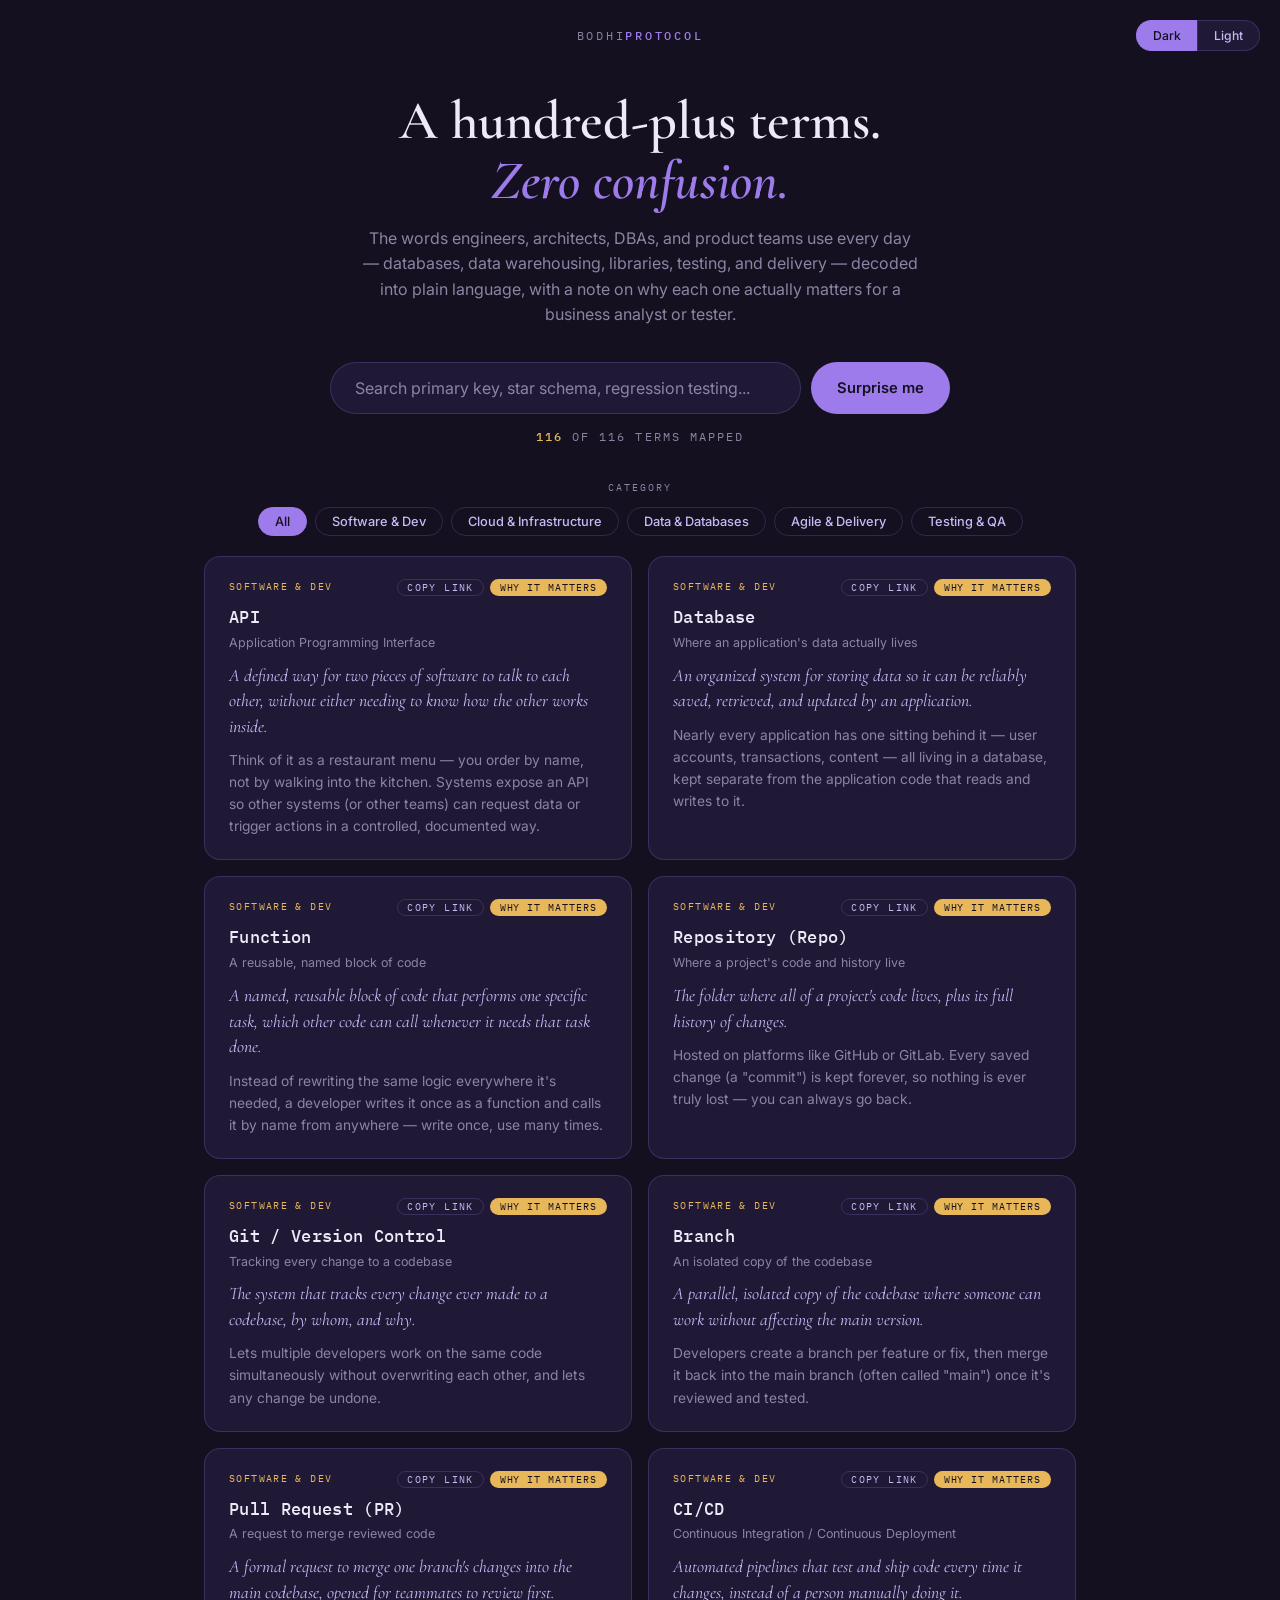
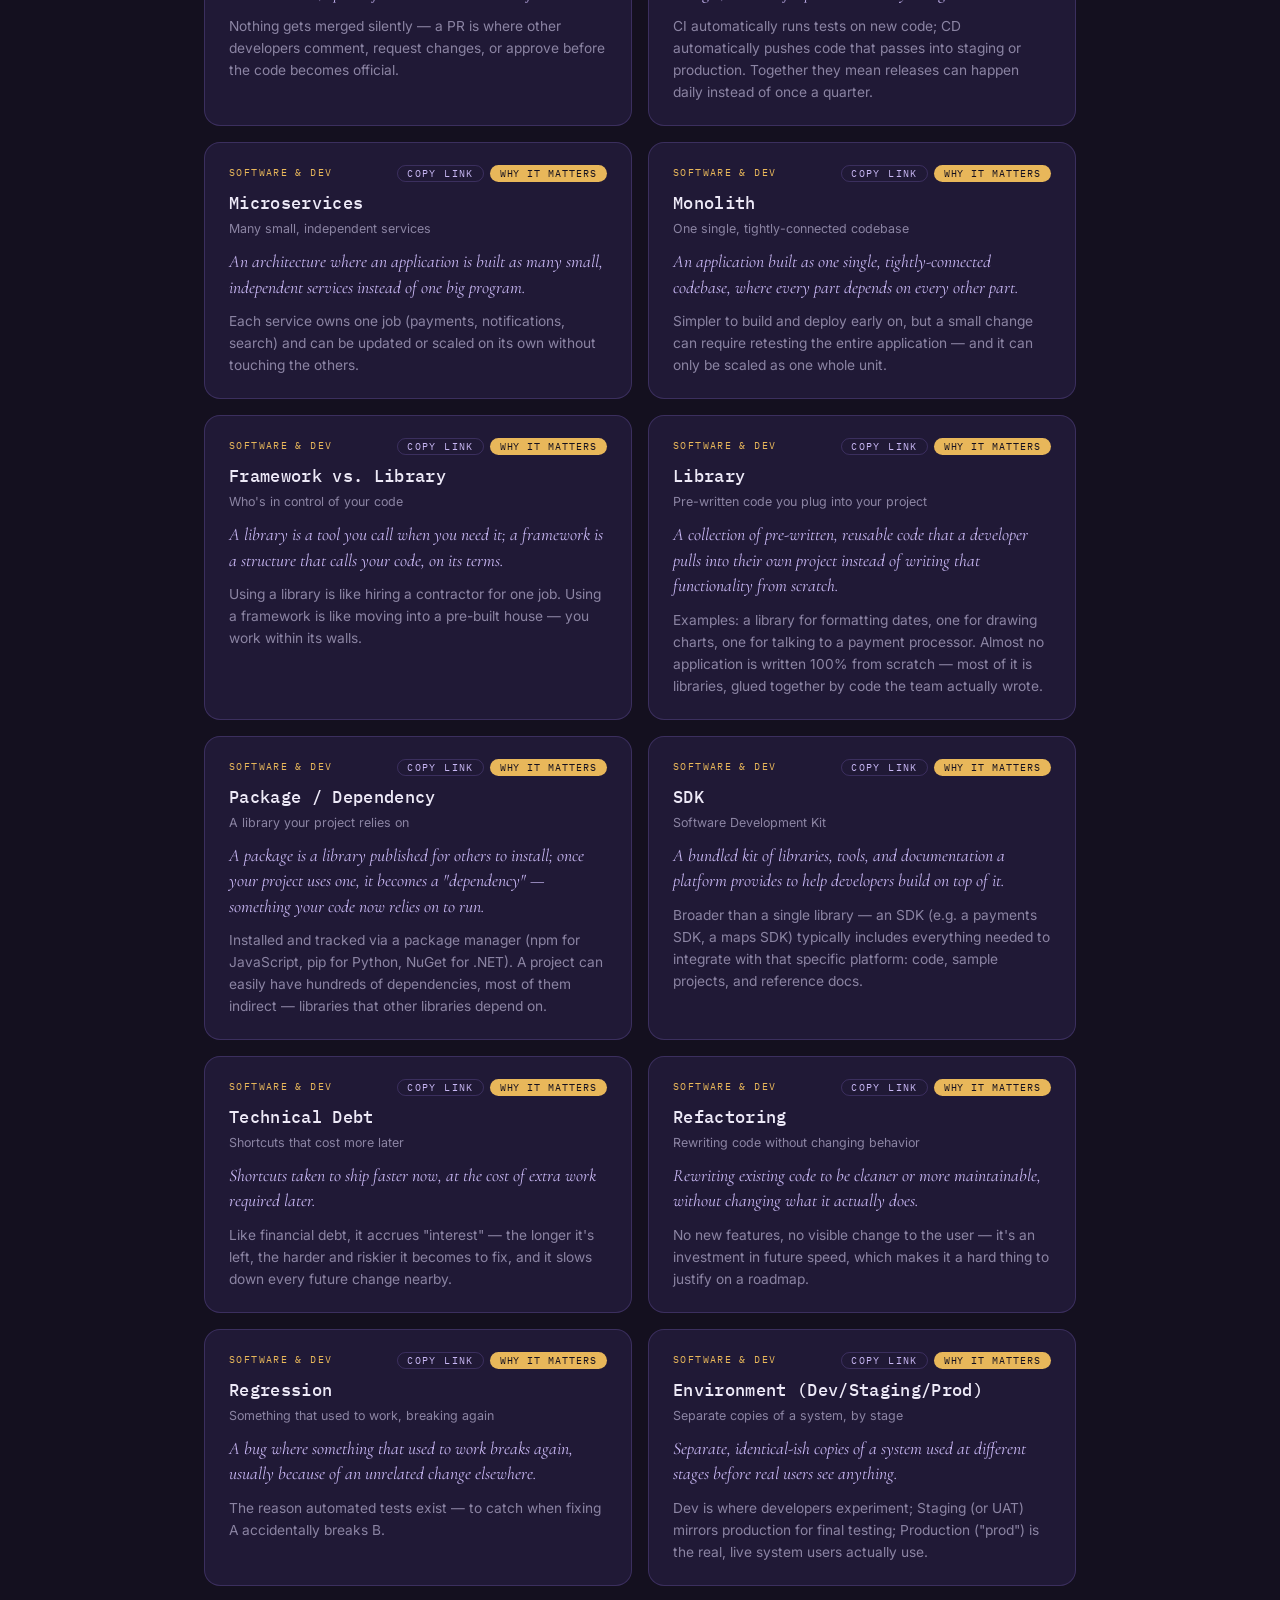
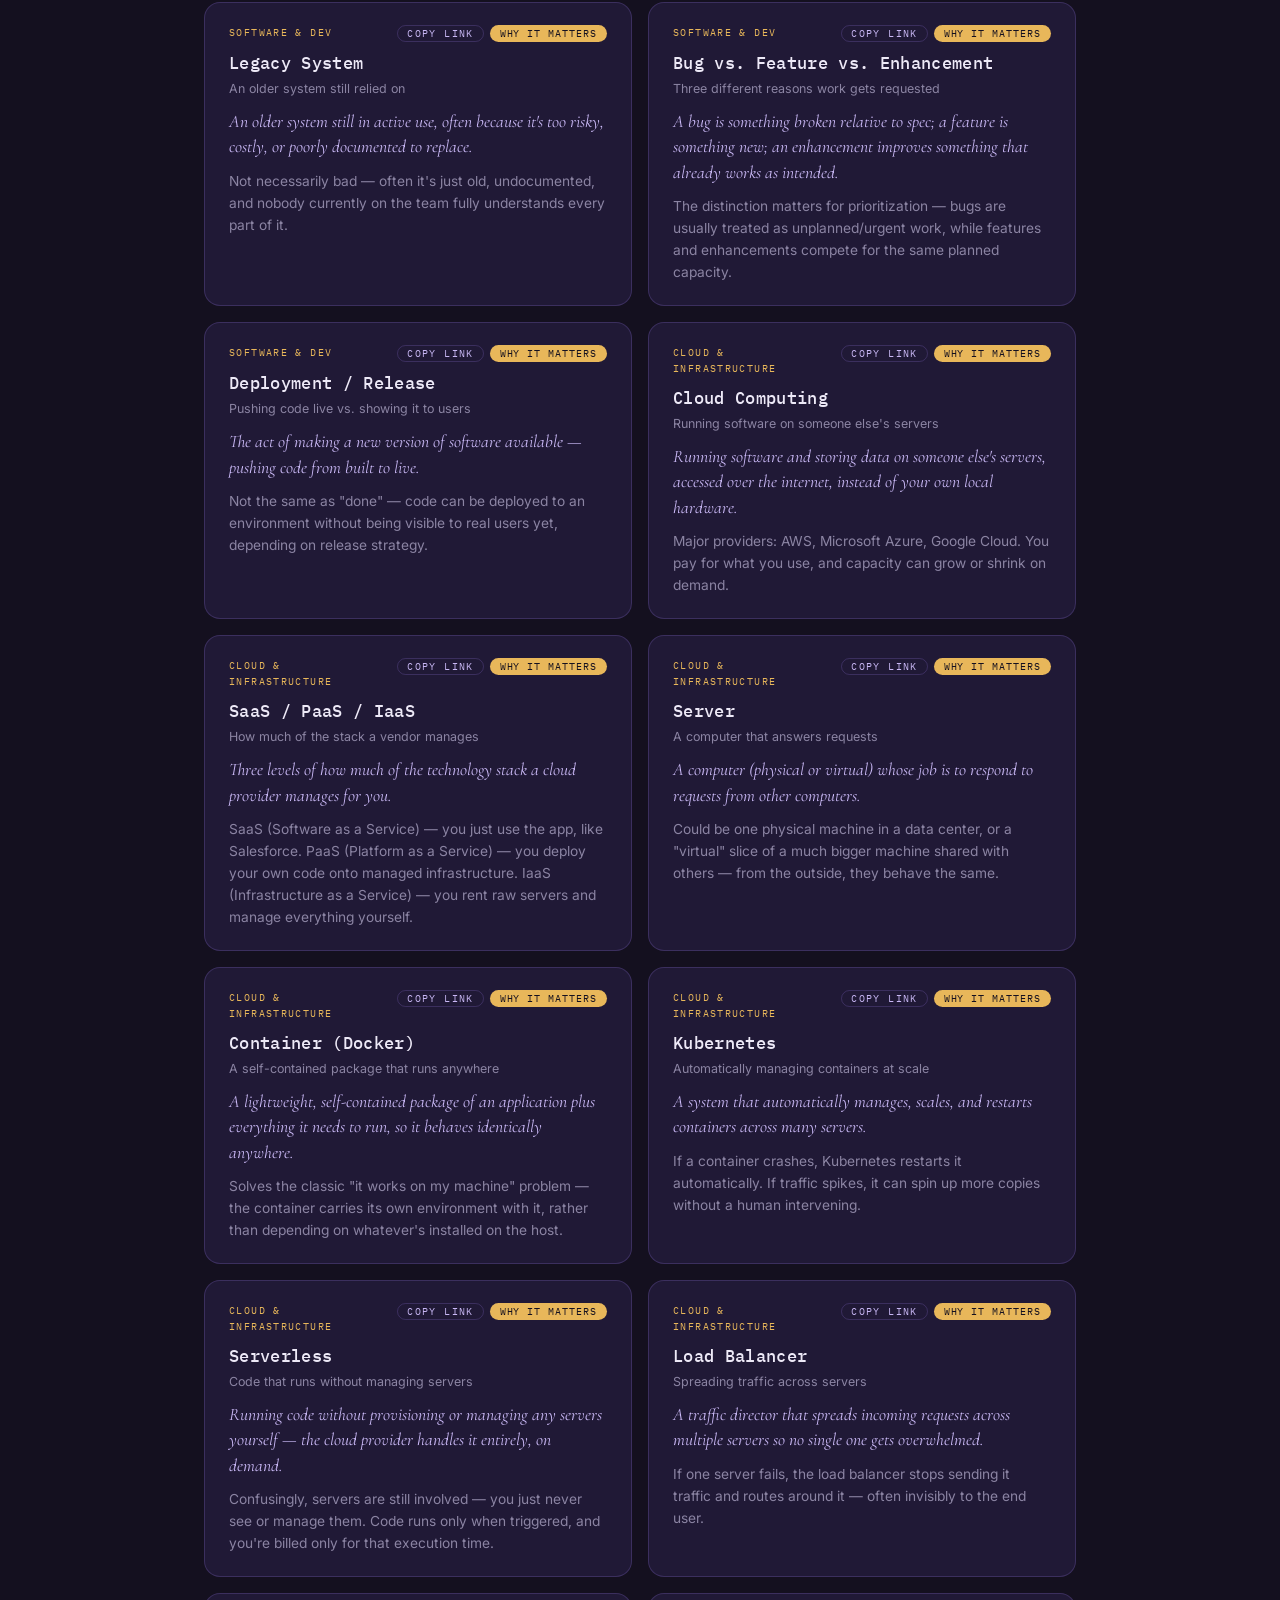
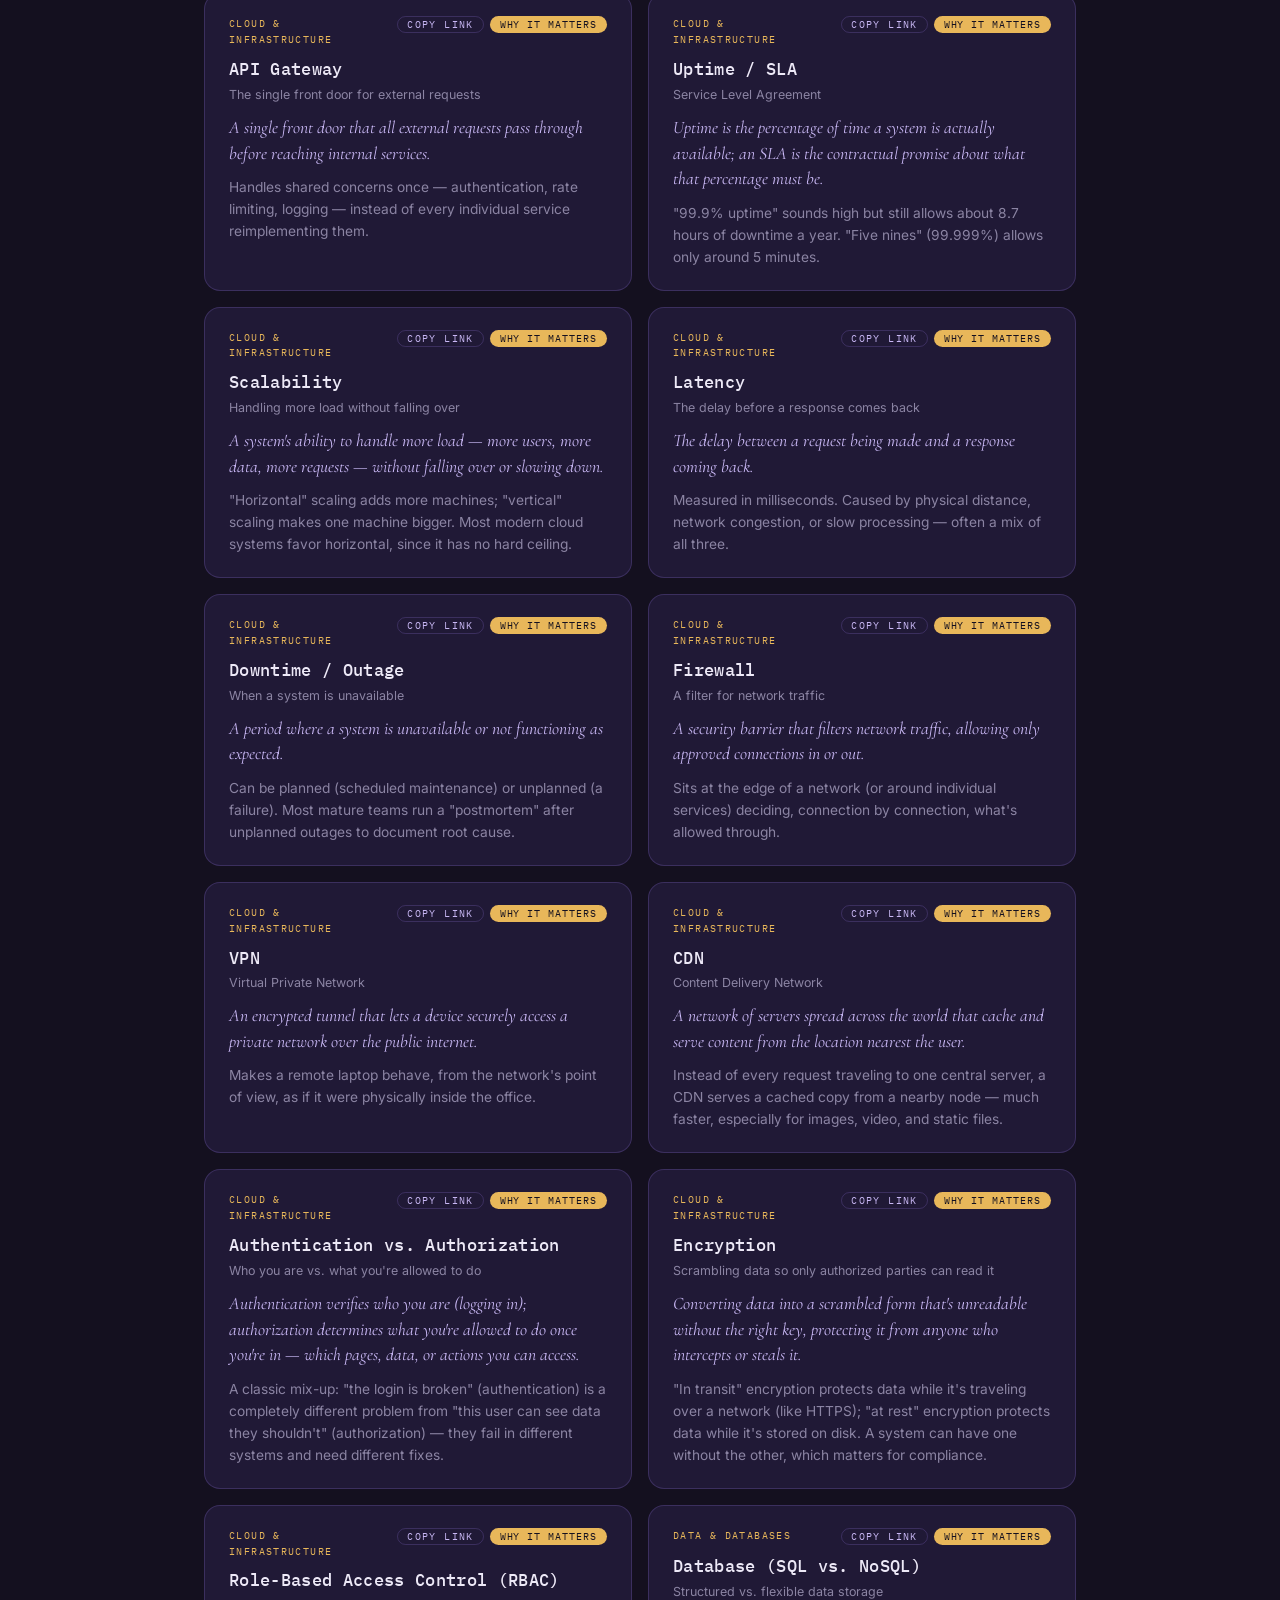
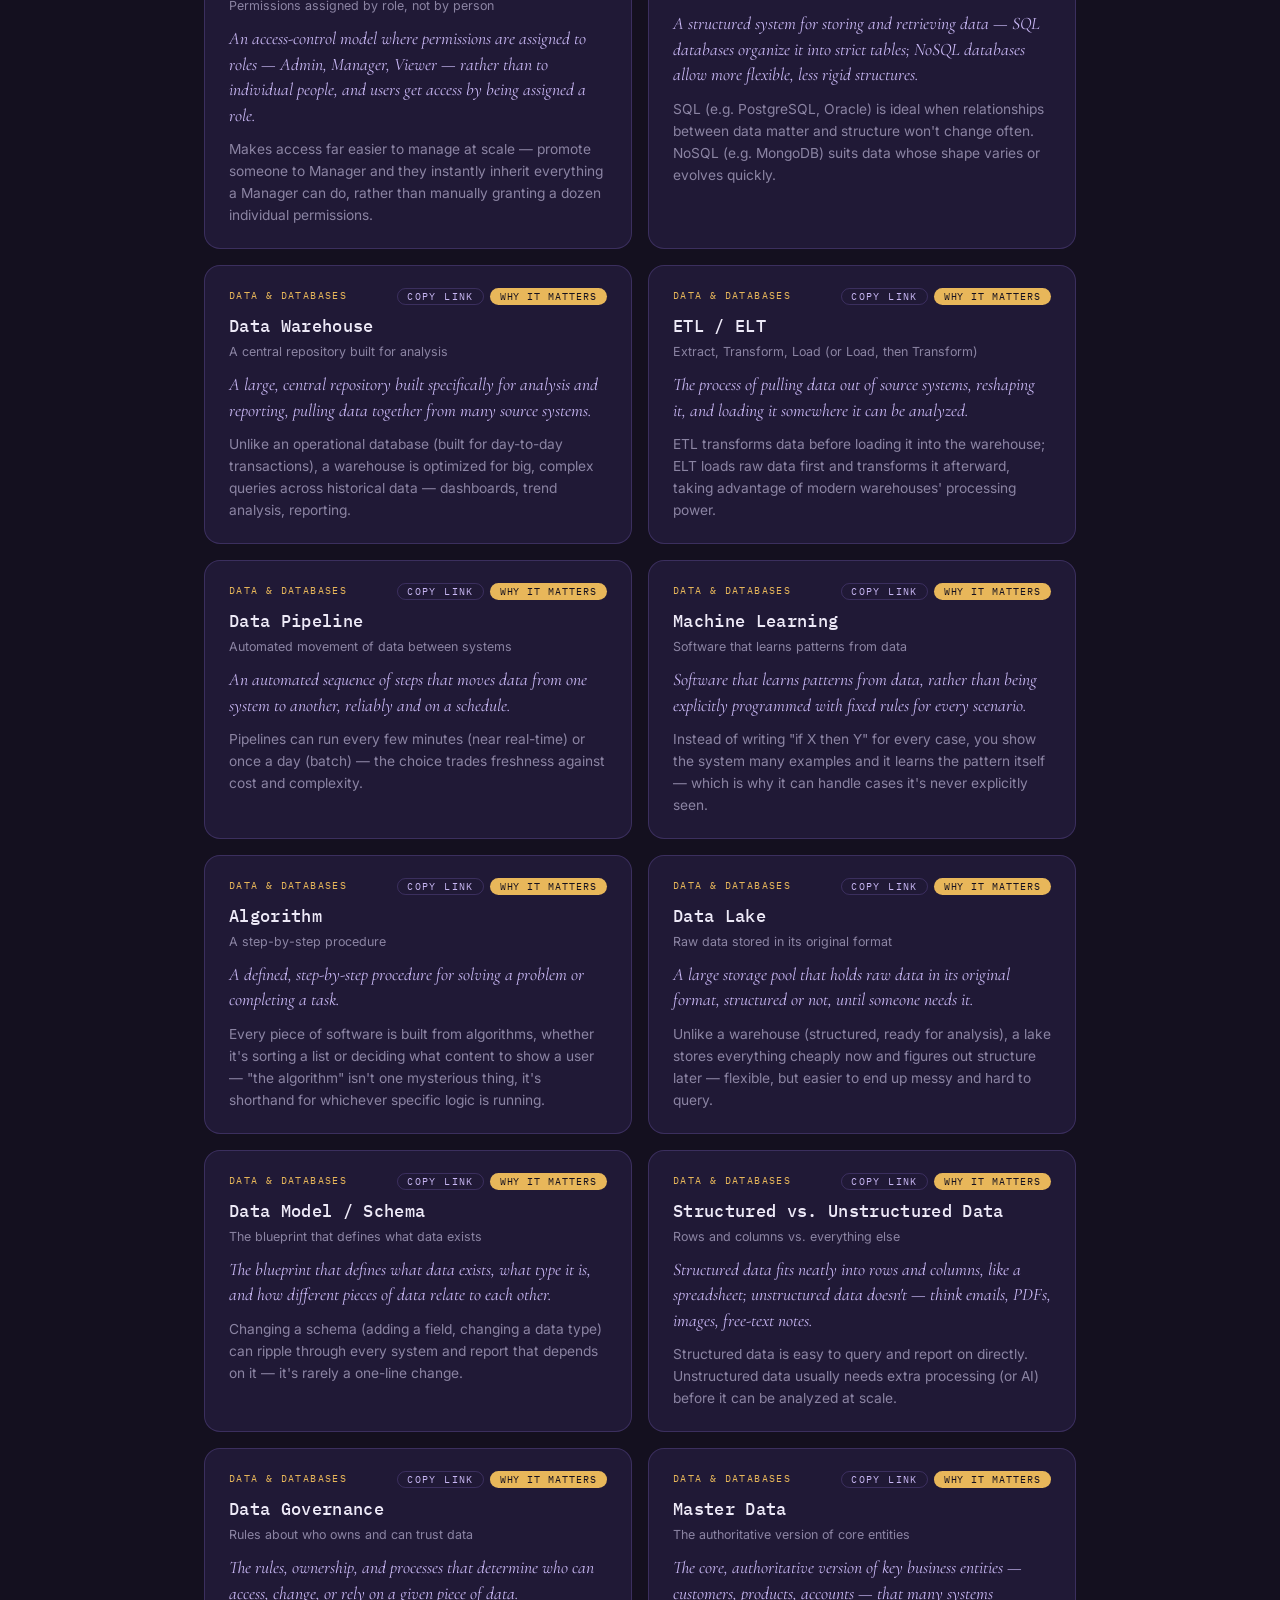
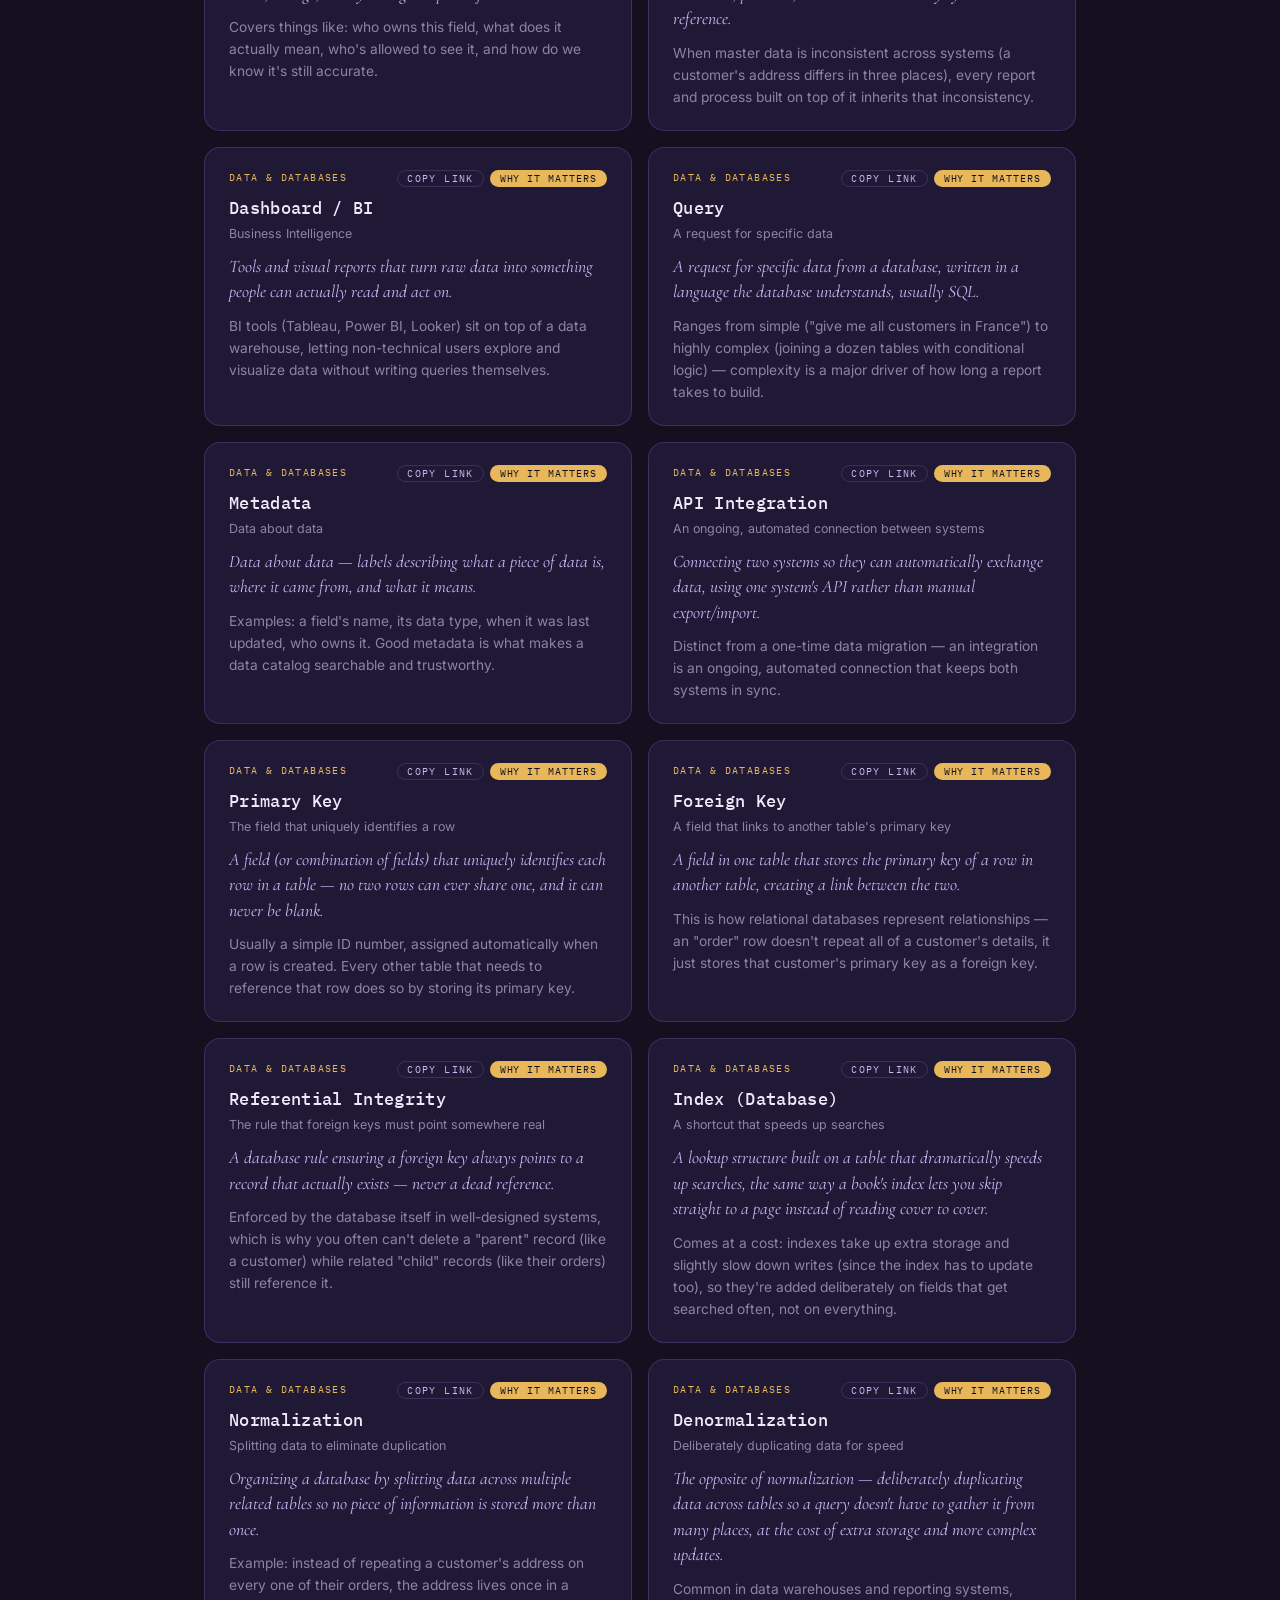
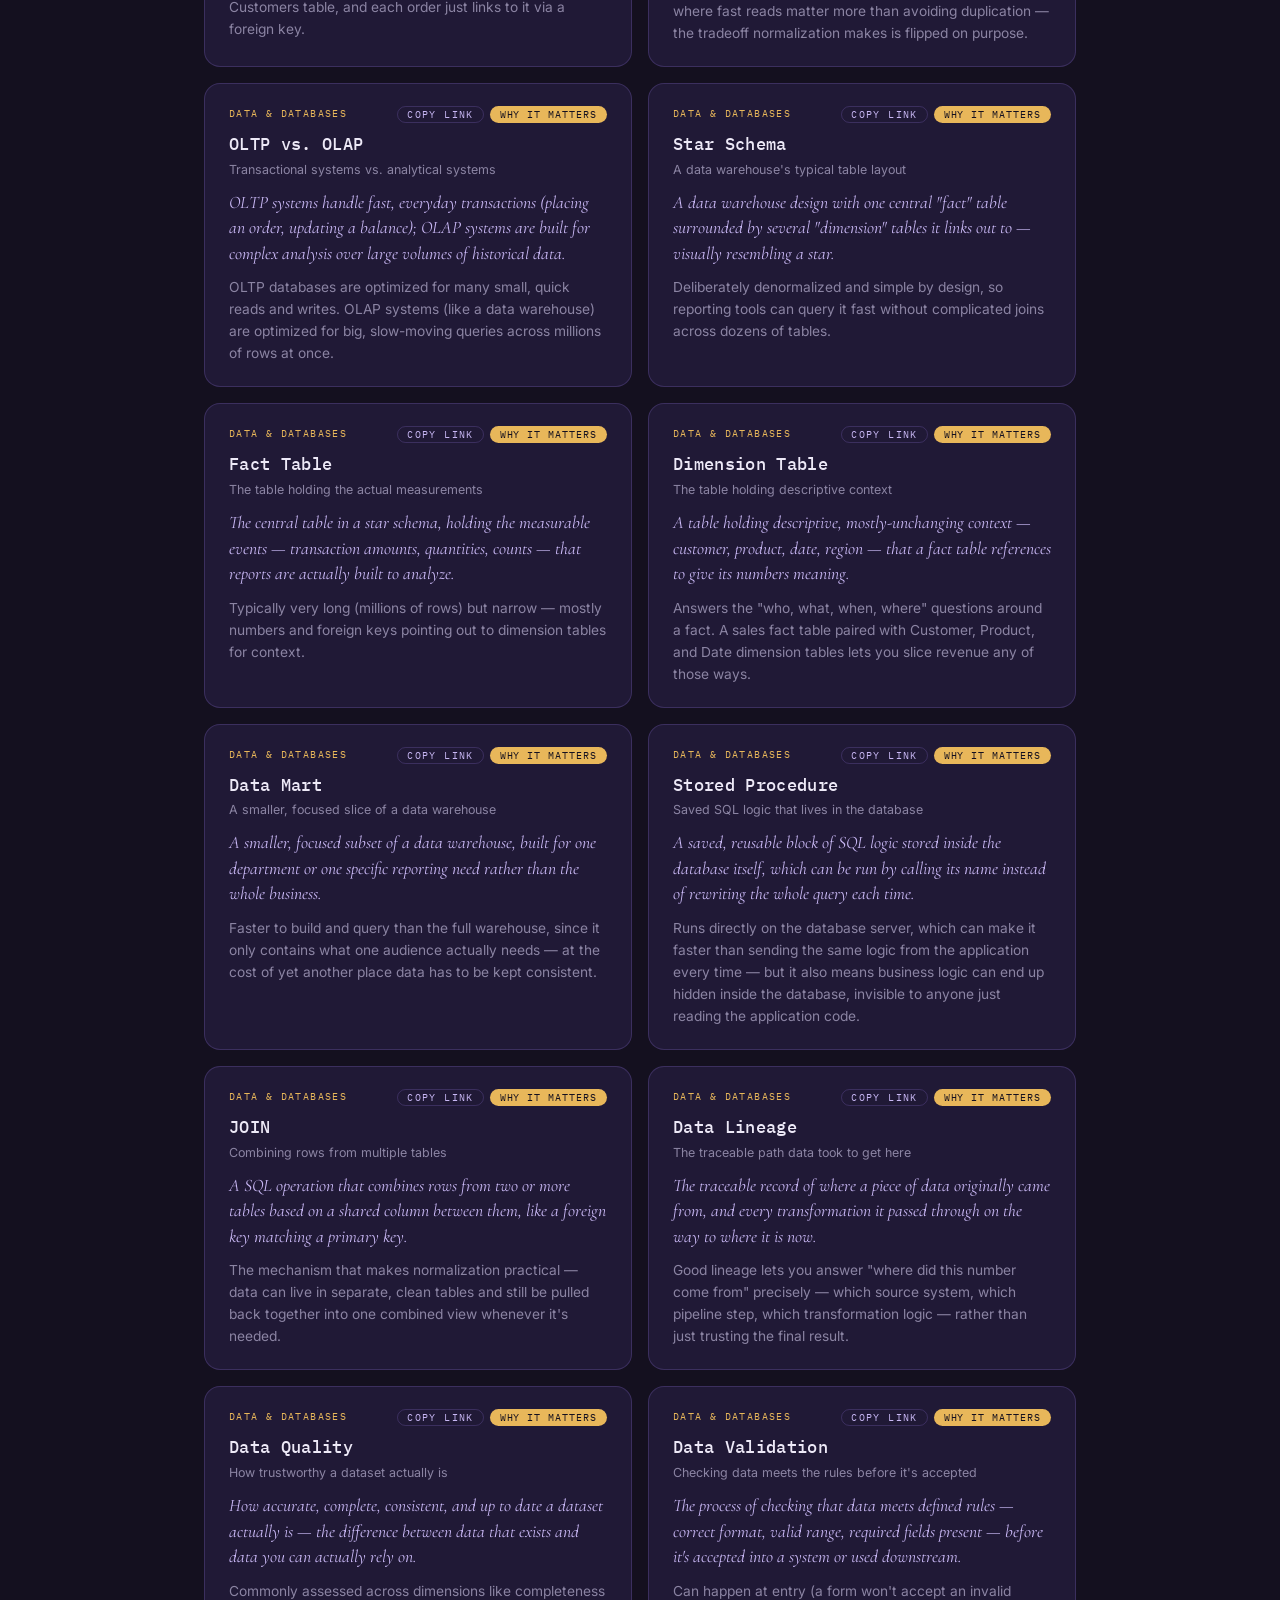
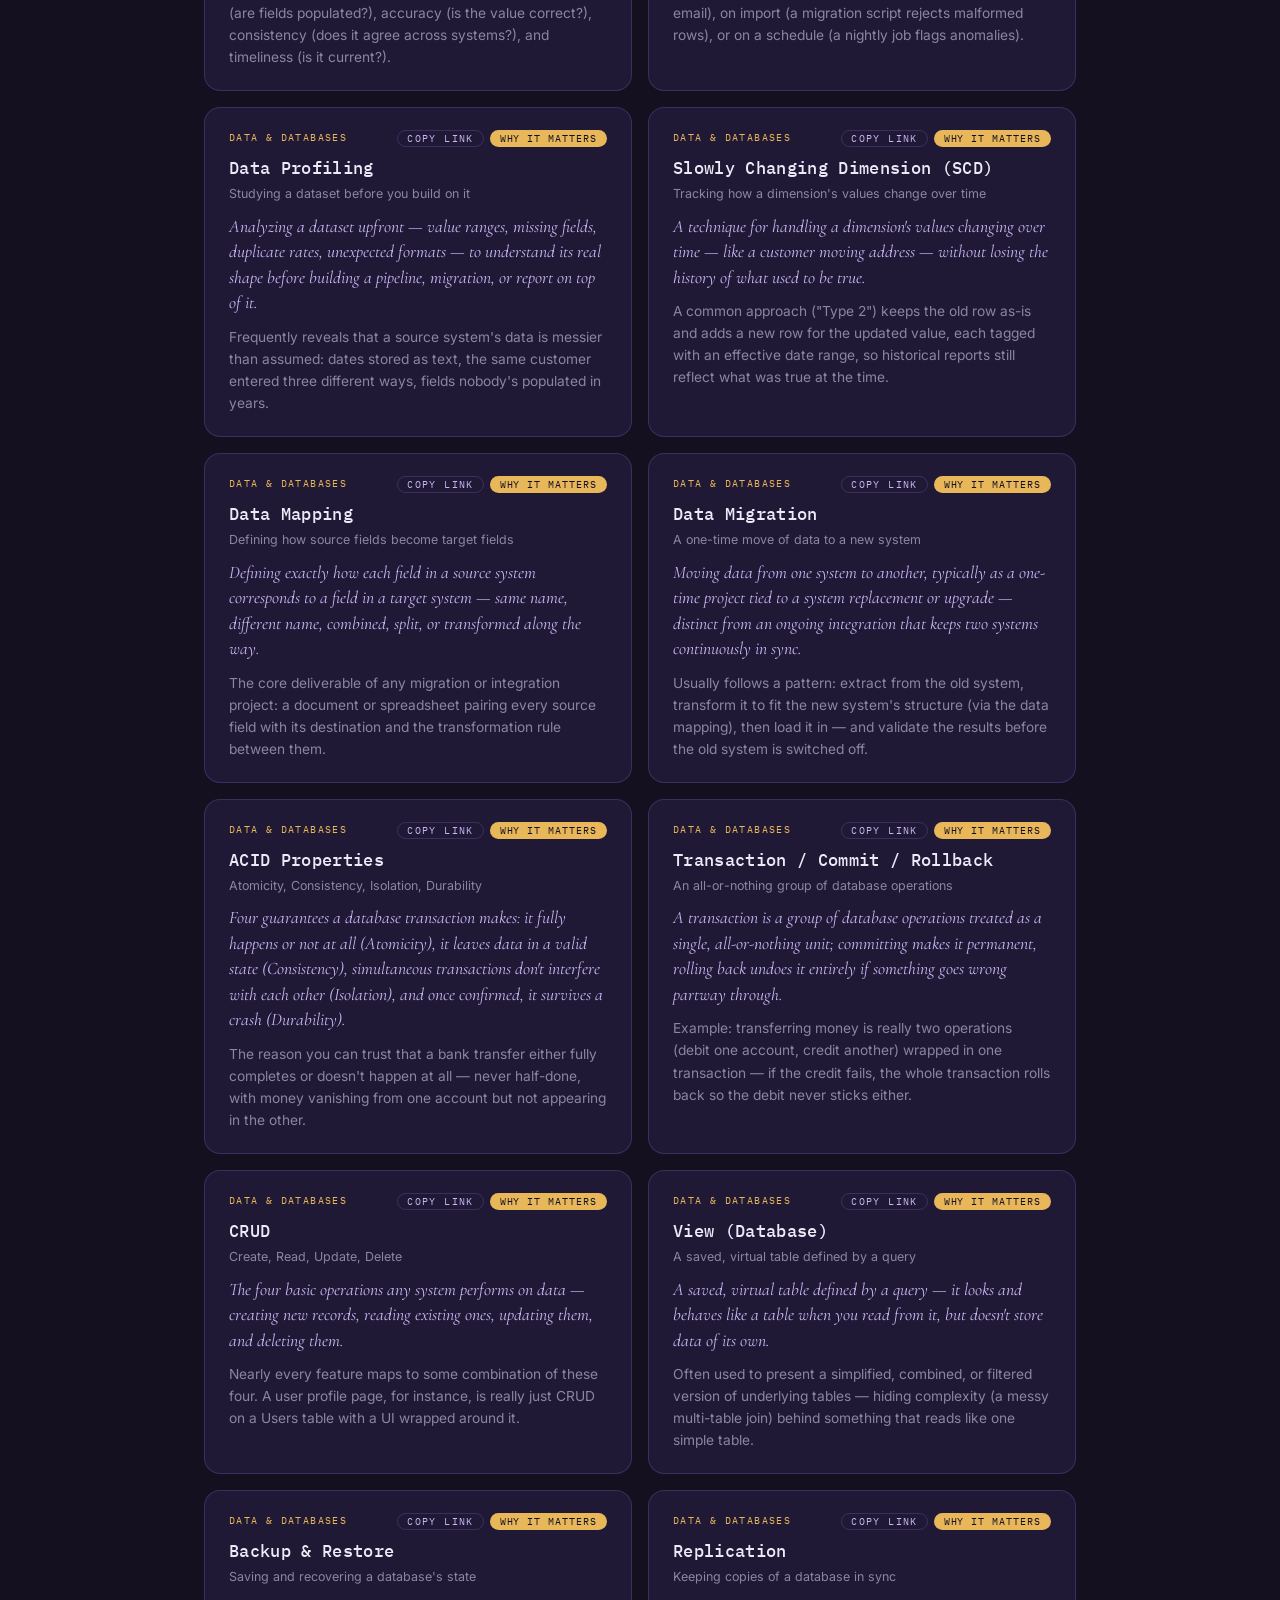
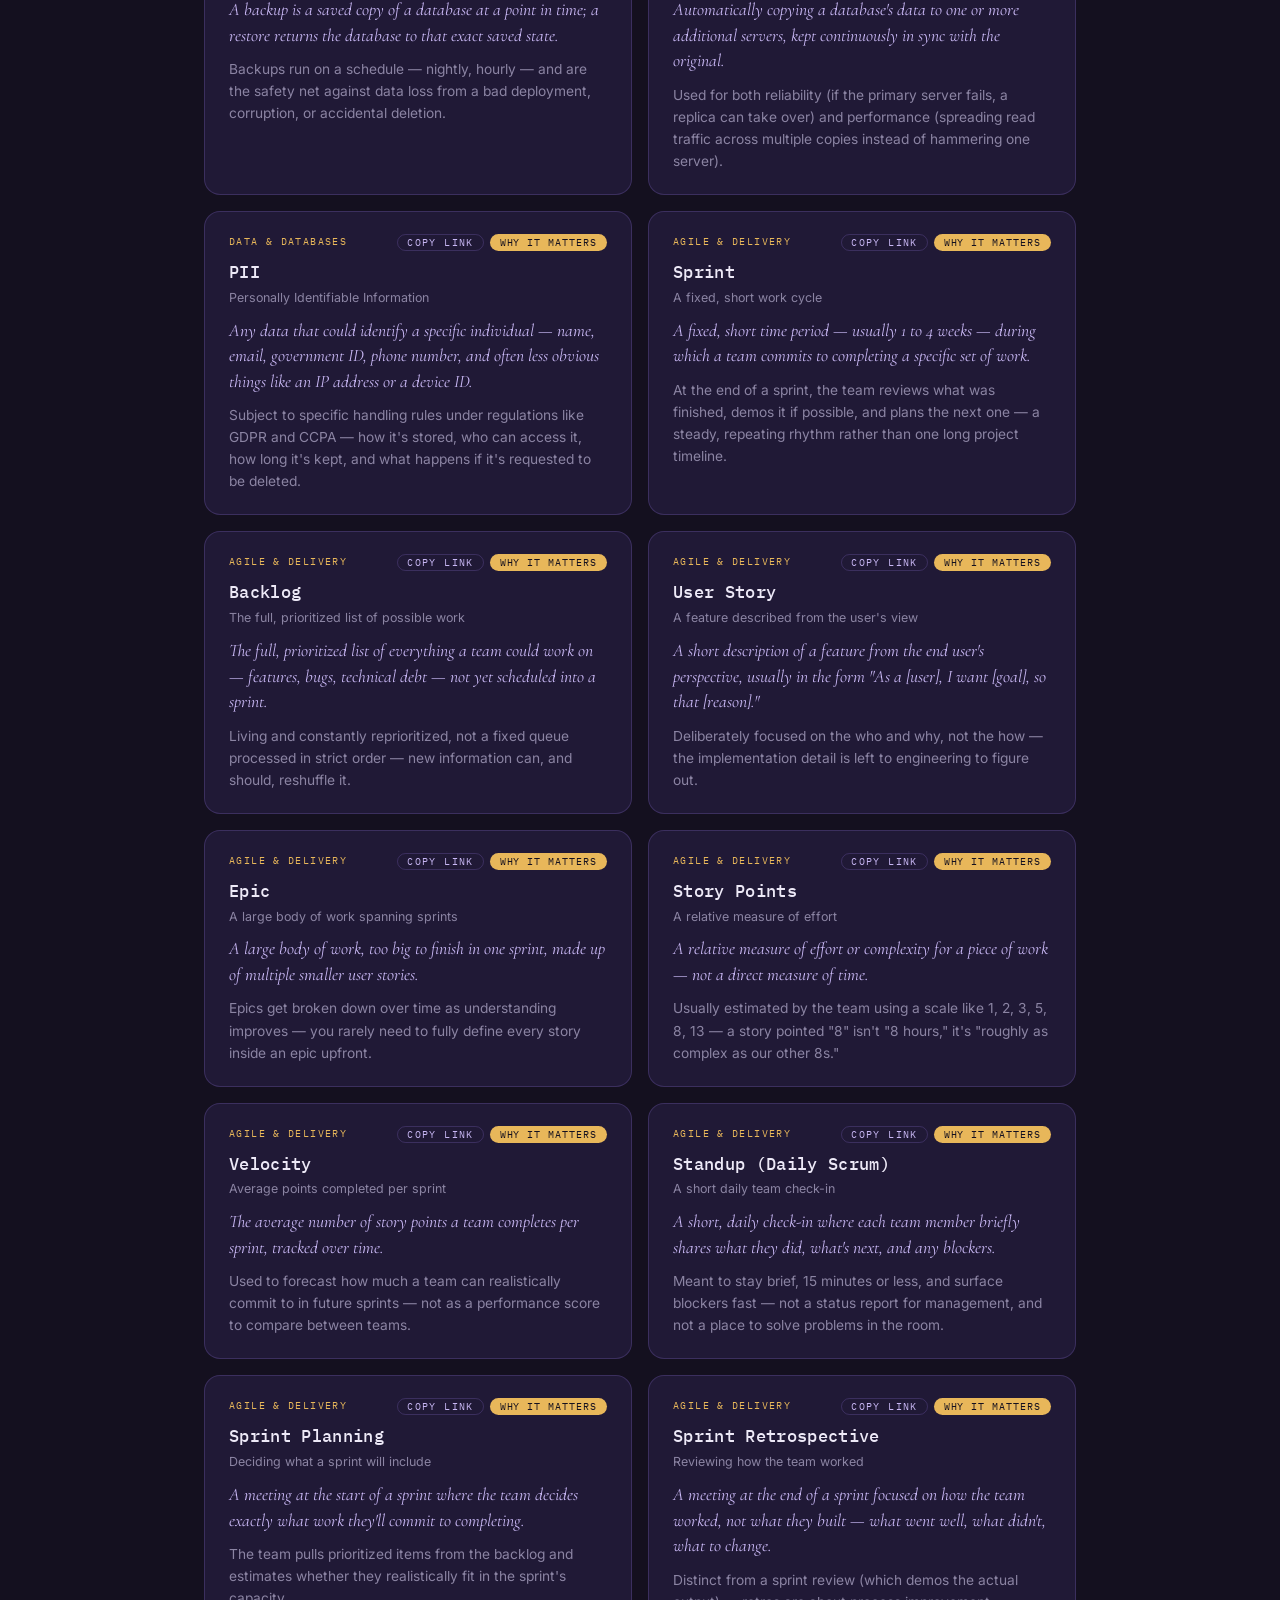
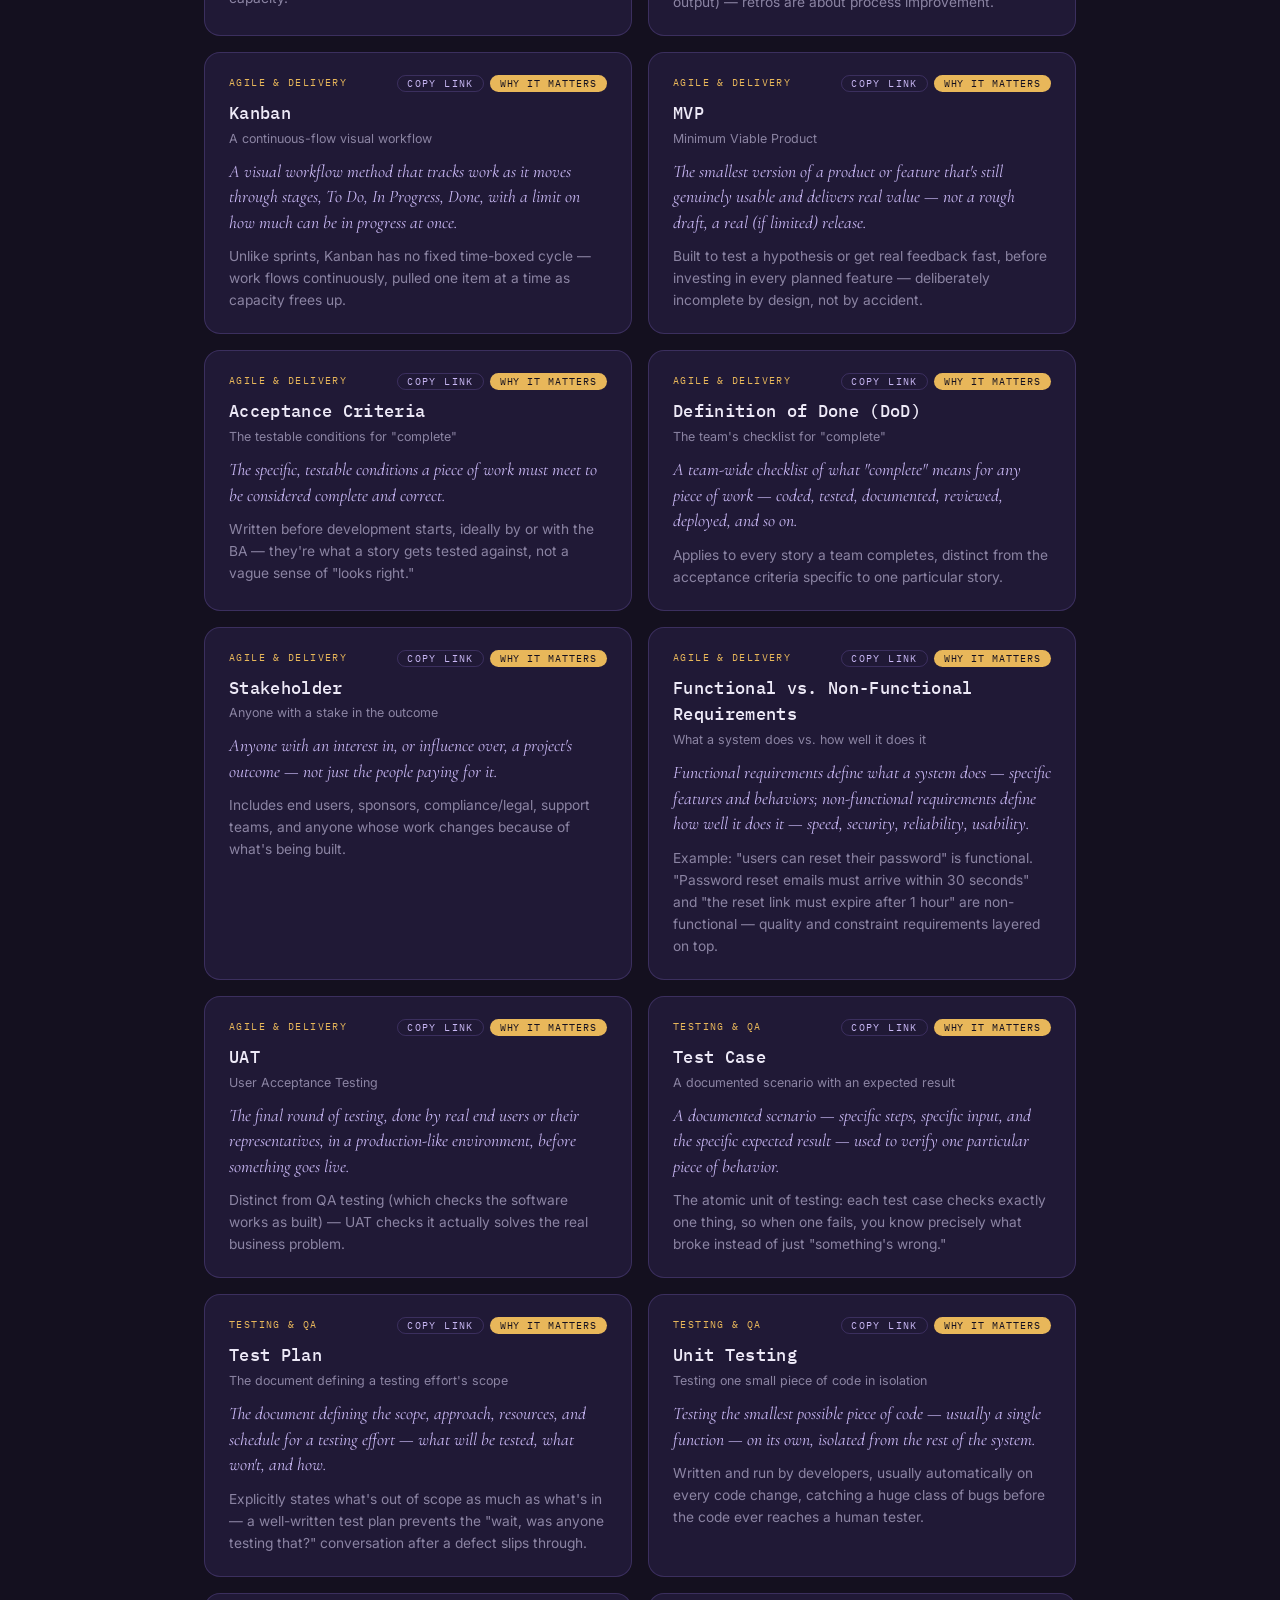
==== commit f2233120: "Add 14 terms — ACID/transactions/CRUD/views/backups/replication/PII, auth/encryption/RBAC, API/perfo" ====
--- a/index.html
+++ b/index.html
@@ -4,16 +4,16 @@
 <meta charset="UTF-8">
 <meta name="viewport" content="width=device-width, initial-scale=1.0">
 <title>Technical Jargon Decoder · BodhiProtocol</title>
-<meta name="description" content="102 terms your engineers, architects, and product teams use every day — databases, data warehousing, libraries, testing, sprints — decoded into plain language, with a note on why each one matters for a business analyst or tester.">
+<meta name="description" content="116 terms your engineers, architects, and product teams use every day — databases, data warehousing, libraries, testing, sprints — decoded into plain language, with a note on why each one matters for a business analyst or tester.">
 <meta name="theme-color" content="#14101F">
 <link rel="icon" href="data:image/svg+xml,<svg xmlns=%22http://www.w3.org/2000/svg%22 viewBox=%220 0 100 100%22><rect width=%22100%22 height=%22100%22 rx=%2222%22 fill=%22%2314101F%22/><text x=%2250%22 y=%2266%22 font-size=%2258%22 text-anchor=%22middle%22 fill=%22%239D7BEA%22 font-family=%22Georgia,serif%22>T</text></svg>">
 <meta property="og:type" content="website">
 <meta property="og:title" content="Technical Jargon Decoder · BodhiProtocol">
-<meta property="og:description" content="102 terms your engineers, architects, and product teams use every day — decoded into plain language, with a note on why each one matters for a business analyst or tester.">
+<meta property="og:description" content="116 terms your engineers, architects, and product teams use every day — decoded into plain language, with a note on why each one matters for a business analyst or tester.">
 <meta property="og:url" content="https://bodhiprotocol.github.io/technical-jargon-decoder/">
 <meta name="twitter:card" content="summary">
 <meta name="twitter:title" content="Technical Jargon Decoder · BodhiProtocol">
-<meta name="twitter:description" content="102 terms your engineers, architects, and product teams use every day — decoded into plain language, with a note on why each one matters for a business analyst or tester.">
+<meta name="twitter:description" content="116 terms your engineers, architects, and product teams use every day — decoded into plain language, with a note on why each one matters for a business analyst or tester.">
 <link rel="preconnect" href="https://fonts.googleapis.com">
 <link href="https://fonts.googleapis.com/css2?family=Cormorant+Garamond:ital,wght@0,500;0,600;1,500&family=Inter:wght@400;500;600&family=IBM+Plex+Mono:wght@400;500&display=swap" rel="stylesheet">
 <style>
@@ -305,6 +305,9 @@
 {t:"Firewall",full:"A filter for network traffic",c:1,p:"A security barrier that filters network traffic, allowing only approved connections in or out.",m:"Sits at the edge of a network (or around individual services) deciding, connection by connection, what's allowed through.",w:"Relevant when an integration \"can't connect\" — a firewall rule blocking the specific port or address is one of the most common culprits."},
 {t:"VPN",full:"Virtual Private Network",c:1,p:"An encrypted tunnel that lets a device securely access a private network over the public internet.",m:"Makes a remote laptop behave, from the network's point of view, as if it were physically inside the office.",w:"Explains why some internal tools are only reachable \"on VPN\" — it's a deliberate access boundary, not a technical limitation to work around."},
 {t:"CDN",full:"Content Delivery Network",c:1,p:"A network of servers spread across the world that cache and serve content from the location nearest the user.",m:"Instead of every request traveling to one central server, a CDN serves a cached copy from a nearby node — much faster, especially for images, video, and static files.",w:"Explains why a website can load fast for someone in Singapore and someone in London simultaneously, without one central server buckling under global traffic."},
+{t:"Authentication vs. Authorization",full:"Who you are vs. what you're allowed to do",c:1,p:"Authentication verifies who you are (logging in); authorization determines what you're allowed to do once you're in — which pages, data, or actions you can access.",m:"A classic mix-up: \"the login is broken\" (authentication) is a completely different problem from \"this user can see data they shouldn't\" (authorization) — they fail in different systems and need different fixes.",w:"When writing or testing access-control requirements, always specify both separately — \"only managers can approve requests\" is an authorization rule, entirely independent of how a manager logs in."},
+{t:"Encryption",full:"Scrambling data so only authorized parties can read it",c:1,p:"Converting data into a scrambled form that's unreadable without the right key, protecting it from anyone who intercepts or steals it.",m:"\"In transit\" encryption protects data while it's traveling over a network (like HTTPS); \"at rest\" encryption protects data while it's stored on disk. A system can have one without the other, which matters for compliance.",w:"When a requirement says \"sensitive data must be encrypted,\" always clarify whether that means in transit, at rest, or both — they're separate technical implementations, and \"encrypted\" alone is an incomplete requirement."},
+{t:"Role-Based Access Control (RBAC)",full:"Permissions assigned by role, not by person",c:1,p:"An access-control model where permissions are assigned to roles — Admin, Manager, Viewer — rather than to individual people, and users get access by being assigned a role.",m:"Makes access far easier to manage at scale — promote someone to Manager and they instantly inherit everything a Manager can do, rather than manually granting a dozen individual permissions.",w:"When testing access control, the efficient approach is testing each role's boundaries once, rather than testing every individual user — the role, not the person, is what actually determines behavior."},
 
 {t:"Database (SQL vs. NoSQL)",full:"Structured vs. flexible data storage",c:2,p:"A structured system for storing and retrieving data — SQL databases organize it into strict tables; NoSQL databases allow more flexible, less rigid structures.",m:"SQL (e.g. PostgreSQL, Oracle) is ideal when relationships between data matter and structure won't change often. NoSQL (e.g. MongoDB) suits data whose shape varies or evolves quickly.",w:"When a request is \"just add a new field,\" whether that's trivial or a real migration project often comes down to which type of database is underneath."},
 {t:"Data Warehouse",full:"A central repository built for analysis",c:2,p:"A large, central repository built specifically for analysis and reporting, pulling data together from many source systems.",m:"Unlike an operational database (built for day-to-day transactions), a warehouse is optimized for big, complex queries across historical data — dashboards, trend analysis, reporting.",w:"If you're asked to define reporting requirements, this is usually where the numbers will actually come from — not the live production system."},
@@ -341,6 +344,13 @@
 {t:"Slowly Changing Dimension (SCD)",full:"Tracking how a dimension's values change over time",c:2,p:"A technique for handling a dimension's values changing over time — like a customer moving address — without losing the history of what used to be true.",m:"A common approach (\"Type 2\") keeps the old row as-is and adds a new row for the updated value, each tagged with an effective date range, so historical reports still reflect what was true at the time.",w:"Relevant whenever a report needs to reflect \"what was true then\" rather than \"what's true now\" — like showing last year's sales attributed to the region a customer lived in last year, not today."},
 {t:"Data Mapping",full:"Defining how source fields become target fields",c:2,p:"Defining exactly how each field in a source system corresponds to a field in a target system — same name, different name, combined, split, or transformed along the way.",m:"The core deliverable of any migration or integration project: a document or spreadsheet pairing every source field with its destination and the transformation rule between them.",w:"Writing and validating the data mapping is classic BA territory — it's usually the single artifact that prevents \"we migrated the data but it doesn't look right\" after go-live."},
 {t:"Data Migration",full:"A one-time move of data to a new system",c:2,p:"Moving data from one system to another, typically as a one-time project tied to a system replacement or upgrade — distinct from an ongoing integration that keeps two systems continuously in sync.",m:"Usually follows a pattern: extract from the old system, transform it to fit the new system's structure (via the data mapping), then load it in — and validate the results before the old system is switched off.",w:"The validation step is where testers and BAs earn their keep — reconciling record counts and spot-checking values between old and new systems before anyone trusts the new one with live use."},
+{t:"ACID Properties",full:"Atomicity, Consistency, Isolation, Durability",c:2,p:"Four guarantees a database transaction makes: it fully happens or not at all (Atomicity), it leaves data in a valid state (Consistency), simultaneous transactions don't interfere with each other (Isolation), and once confirmed, it survives a crash (Durability).",m:"The reason you can trust that a bank transfer either fully completes or doesn't happen at all — never half-done, with money vanishing from one account but not appearing in the other.",w:"When testing anything involving money, inventory, or any value that must never be \"partially\" updated, ACID compliance is what you're implicitly relying on — worth confirming explicitly for anything in that category."},
+{t:"Transaction / Commit / Rollback",full:"An all-or-nothing group of database operations",c:2,p:"A transaction is a group of database operations treated as a single, all-or-nothing unit; committing makes it permanent, rolling back undoes it entirely if something goes wrong partway through.",m:"Example: transferring money is really two operations (debit one account, credit another) wrapped in one transaction — if the credit fails, the whole transaction rolls back so the debit never sticks either.",w:"If a test needs to leave the database exactly as it found it, wrapping the test steps in a transaction and rolling back afterward is the clean way to do it — no manual cleanup, no leftover test data."},
+{t:"CRUD",full:"Create, Read, Update, Delete",c:2,p:"The four basic operations any system performs on data — creating new records, reading existing ones, updating them, and deleting them.",m:"Nearly every feature maps to some combination of these four. A user profile page, for instance, is really just CRUD on a Users table with a UI wrapped around it.",w:"A useful mental checklist when reviewing test coverage for any data-driven feature — for each entity, have all four operations actually been tested, not just Create?"},
+{t:"View (Database)",full:"A saved, virtual table defined by a query",c:2,p:"A saved, virtual table defined by a query — it looks and behaves like a table when you read from it, but doesn't store data of its own.",m:"Often used to present a simplified, combined, or filtered version of underlying tables — hiding complexity (a messy multi-table join) behind something that reads like one simple table.",w:"If a report or export references a \"view\" rather than a real table, remember it reflects whatever the underlying tables contain right now — it's a live lens, not a saved snapshot."},
+{t:"Backup & Restore",full:"Saving and recovering a database's state",c:2,p:"A backup is a saved copy of a database at a point in time; a restore returns the database to that exact saved state.",m:"Backups run on a schedule — nightly, hourly — and are the safety net against data loss from a bad deployment, corruption, or accidental deletion.",w:"Before any risky migration or bulk data change, confirming a recent backup exists — and that restoring from it has actually been tested — is a basic but frequently skipped safeguard."},
+{t:"Replication",full:"Keeping copies of a database in sync",c:2,p:"Automatically copying a database's data to one or more additional servers, kept continuously in sync with the original.",m:"Used for both reliability (if the primary server fails, a replica can take over) and performance (spreading read traffic across multiple copies instead of hammering one server).",w:"Explains why a value updated in one place can briefly appear \"wrong\" when read from another system a second later — replication usually isn't instantaneous, and that lag is called \"replication delay.\""},
+{t:"PII",full:"Personally Identifiable Information",c:2,p:"Any data that could identify a specific individual — name, email, government ID, phone number, and often less obvious things like an IP address or a device ID.",m:"Subject to specific handling rules under regulations like GDPR and CCPA — how it's stored, who can access it, how long it's kept, and what happens if it's requested to be deleted.",w:"When scoping any new data field or report, flagging whether it touches PII early determines a lot: extra approval steps, masking requirements, retention limits — much cheaper to catch at requirements stage than after launch."},
 
 {t:"Sprint",full:"A fixed, short work cycle",c:3,p:"A fixed, short time period — usually 1 to 4 weeks — during which a team commits to completing a specific set of work.",m:"At the end of a sprint, the team reviews what was finished, demos it if possible, and plans the next one — a steady, repeating rhythm rather than one long project timeline.",w:"When you're told something will happen \"next sprint,\" that's a concrete, bounded commitment — worth confirming the actual sprint length and start date, since teams vary."},
 {t:"Backlog",full:"The full, prioritized list of possible work",c:3,p:"The full, prioritized list of everything a team could work on — features, bugs, technical debt — not yet scheduled into a sprint.",m:"Living and constantly reprioritized, not a fixed queue processed in strict order — new information can, and should, reshuffle it.",w:"\"It's in the backlog\" isn't the same as \"it's planned\" — worth asking where in the backlog, and what would need to happen for it to get pulled into an actual sprint."},
@@ -356,6 +366,7 @@
 {t:"Acceptance Criteria",full:"The testable conditions for \"complete\"",c:3,p:"The specific, testable conditions a piece of work must meet to be considered complete and correct.",m:"Written before development starts, ideally by or with the BA — they're what a story gets tested against, not a vague sense of \"looks right.\"",w:"Weak acceptance criteria is the single most common cause of scope disputes at delivery — \"that's not what we agreed\" almost always traces back to criteria that were too loose."},
 {t:"Definition of Done (DoD)",full:"The team's checklist for \"complete\"",c:3,p:"A team-wide checklist of what \"complete\" means for any piece of work — coded, tested, documented, reviewed, deployed, and so on.",m:"Applies to every story a team completes, distinct from the acceptance criteria specific to one particular story.",w:"Worth knowing explicitly — \"done\" can silently mean very different things (code merged vs. tested vs. actually live) depending on a team's DoD."},
 {t:"Stakeholder",full:"Anyone with a stake in the outcome",c:3,p:"Anyone with an interest in, or influence over, a project's outcome — not just the people paying for it.",m:"Includes end users, sponsors, compliance/legal, support teams, and anyone whose work changes because of what's being built.",w:"Mapping stakeholders early — and who actually has sign-off authority versus just an opinion — prevents late-stage surprises when someone unexpected objects."},
+{t:"Functional vs. Non-Functional Requirements",full:"What a system does vs. how well it does it",c:3,p:"Functional requirements define what a system does — specific features and behaviors; non-functional requirements define how well it does it — speed, security, reliability, usability.",m:"Example: \"users can reset their password\" is functional. \"Password reset emails must arrive within 30 seconds\" and \"the reset link must expire after 1 hour\" are non-functional — quality and constraint requirements layered on top.",w:"Non-functional requirements are the ones most often left undocumented and then argued about at UAT — writing them down explicitly, not just the functional feature list, is core BA work that prevents that fight."},
 {t:"UAT",full:"User Acceptance Testing",c:3,p:"The final round of testing, done by real end users or their representatives, in a production-like environment, before something goes live.",m:"Distinct from QA testing (which checks the software works as built) — UAT checks it actually solves the real business problem.",w:"Often the BA's most hands-on delivery moment — writing UAT scripts and coordinating sign-off is frequently the actual gate that determines go-live."},
 
 {t:"Test Case",full:"A documented scenario with an expected result",c:4,p:"A documented scenario — specific steps, specific input, and the specific expected result — used to verify one particular piece of behavior.",m:"The atomic unit of testing: each test case checks exactly one thing, so when one fails, you know precisely what broke instead of just \"something's wrong.\"",w:"Writing good test cases directly off the acceptance criteria is how requirements actually get verified — vague acceptance criteria produces vague, unreliable test cases."},
@@ -367,6 +378,9 @@
 {t:"Smoke Testing",full:"A quick pass to confirm the build isn't broken",c:4,p:"A quick, shallow pass over the most critical functions to confirm a new build is stable enough to bother testing further.",m:"Named after the old hardware check of turning on a device and watching for smoke — if the basics don't work at all, there's no point running the full, detailed test suite yet.",w:"If a build fails smoke testing, that's a signal to send it straight back rather than start detailed UAT — a fast, cheap gate that saves everyone's time."},
 {t:"Sanity Testing",full:"A narrow check after a small fix",c:4,p:"A narrow, targeted test after a small change or bug fix, focused only on the specific area affected — not a full regression pass.",m:"Faster and shallower than full regression testing; the tradeoff is that it only gives confidence about the specific area touched, not the whole system.",w:"The right tool for verifying a hotfix quickly, but don't let it substitute for full regression testing before a major release — they answer different questions."},
 {t:"Exploratory Testing",full:"Unscripted testing guided by the tester's judgment",c:4,p:"Unscripted testing where the tester actively explores the application in real time, guided by experience and curiosity rather than a predefined script.",m:"Deliberately complements scripted test cases — scripts catch what you thought to check for, exploratory testing is what catches the things nobody thought to write down.",w:"Some of the best-found, hardest-to-predict defects come from exploratory sessions — worth budgeting time for it even in a heavily scripted test plan."},
+{t:"API Testing",full:"Testing the API directly, no UI involved",c:4,p:"Testing a system's API directly — sending requests and checking responses — without going through the visual user interface at all.",m:"Faster and more stable than testing through the UI, since it skips rendering, styling, and browser quirks entirely — tools like Postman are built specifically for this.",w:"A good API test can catch a broken backend before it ever reaches a screen — worth advocating for on any feature with a meaningful API layer, since it's usually cheaper to write and faster to run than the equivalent UI test."},
+{t:"Performance / Load Testing",full:"Testing how a system holds up under traffic",c:4,p:"Testing how a system behaves under expected (or higher-than-expected) traffic and data volume, rather than just checking whether it works correctly for one user at a time.",m:"Load testing simulates many simultaneous users to find the point where response times degrade or the system fails; a related test, stress testing, deliberately pushes past that point to see how — and whether — it fails gracefully.",w:"Worth requesting explicitly before any big launch or campaign — functional testing confirms a feature works; only performance testing confirms it'll survive real-world traffic."},
+{t:"Positive vs. Negative Testing",full:"Valid input vs. invalid input",c:4,p:"Positive testing checks that the system behaves correctly with valid input; negative testing checks that it fails safely and sensibly with invalid input.",m:"Example: entering a valid email is positive testing; entering no @ symbol, an empty field, or 500 characters of gibberish is negative testing — checking the system rejects it gracefully instead of crashing.",w:"A test plan that's all positive testing will look complete while missing most of where real bugs hide — always ask what negative cases were covered before considering test coverage adequate."},
 {t:"Automation Testing vs. Manual Testing",full:"Scripted tools vs. a human running the steps",c:4,p:"Automation testing uses scripts and tools to run tests without a human clicking through each step; manual testing is a person executing the steps by hand.",m:"Automation excels at fast, repeatable checks (regression, smoke tests) run constantly; manual testing excels at anything requiring human judgment, like exploratory testing or evaluating whether something \"feels\" right.",w:"When someone proposes automating a test, a useful question is whether it'll run often enough to be worth the setup cost — automation pays off on repetition, not on a one-off check."},
 {t:"Test Data",full:"The specific inputs chosen to run a test",c:4,p:"The specific input values used to execute a test, deliberately chosen to exercise a particular scenario — a valid case, an edge case, or an invalid one.",m:"Good test data is designed on purpose, not just \"whatever's already in the system\" — realistic-looking data can still miss the exact edge cases a test is meant to catch.",w:"When a defect can't be reproduced, mismatched or stale test data between environments is a frequent, easy-to-overlook culprit — always confirm what data was actually used."},
 {t:"Boundary Value Analysis",full:"Testing at the edges of a valid range",c:4,p:"A test design technique focused on the edges of an accepted range — just inside the limit, right at the limit, and just outside it — since that's where bugs most often hide.",m:"Example: for a field accepting ages 18–65, test 17, 18, 65, and 66 specifically, not just a \"normal\" value like 30 — off-by-one errors live exactly at those boundaries.",w:"A quick mental checklist for reviewing any test plan touching numeric ranges, dates, or limits — if the boundaries aren't explicitly covered, the plan likely has a gap."},
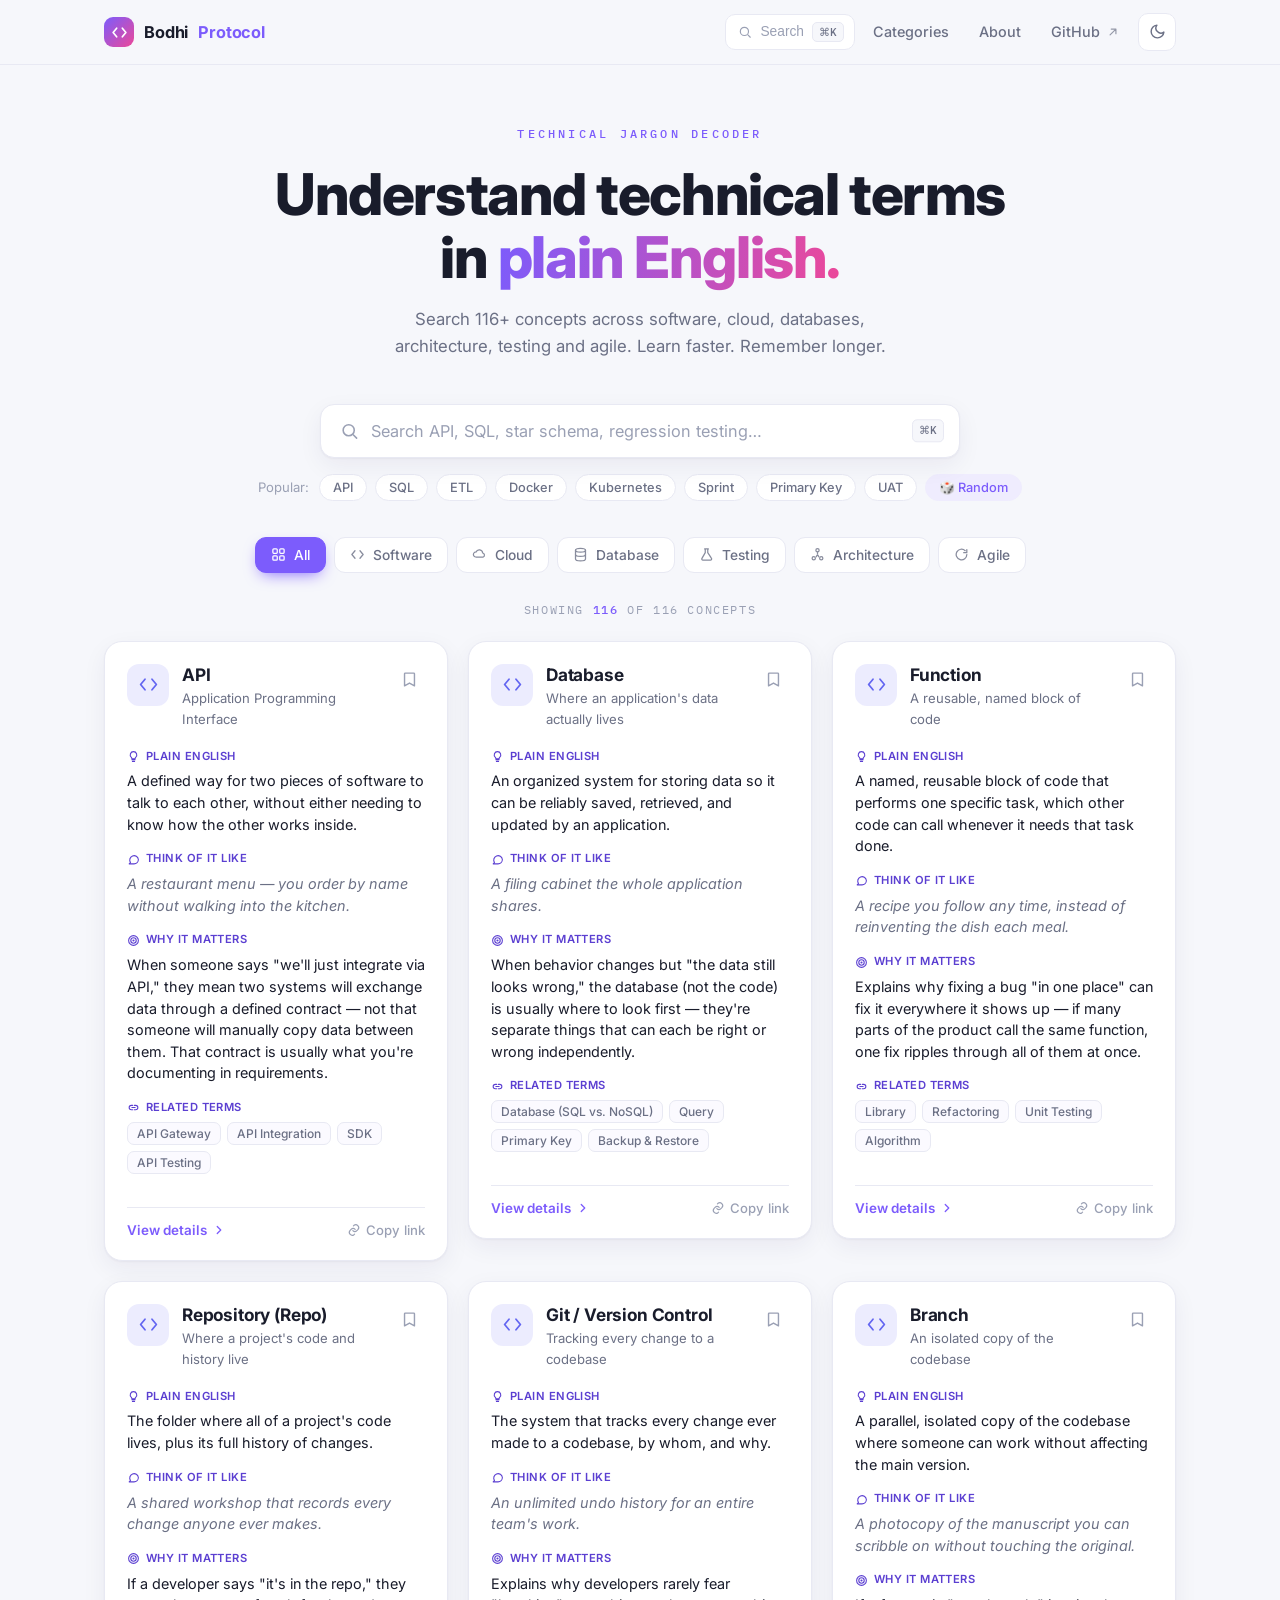
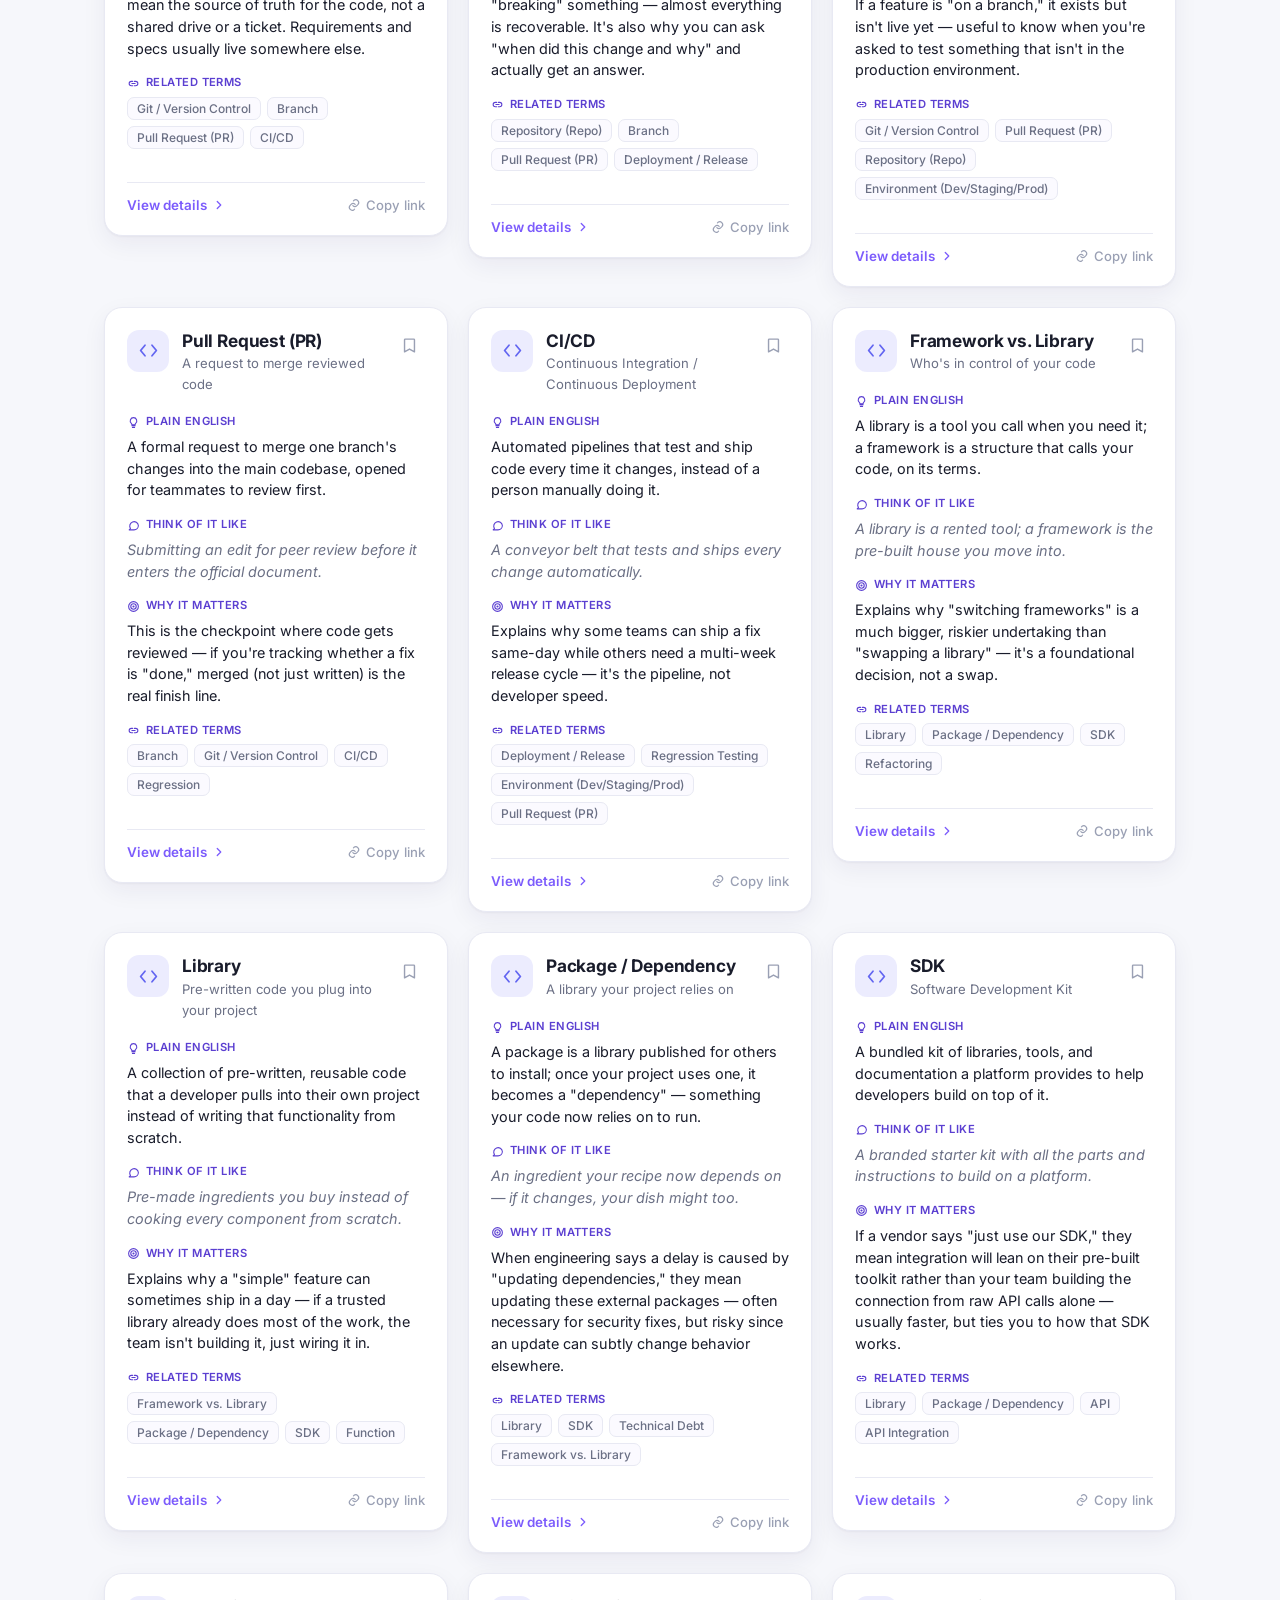
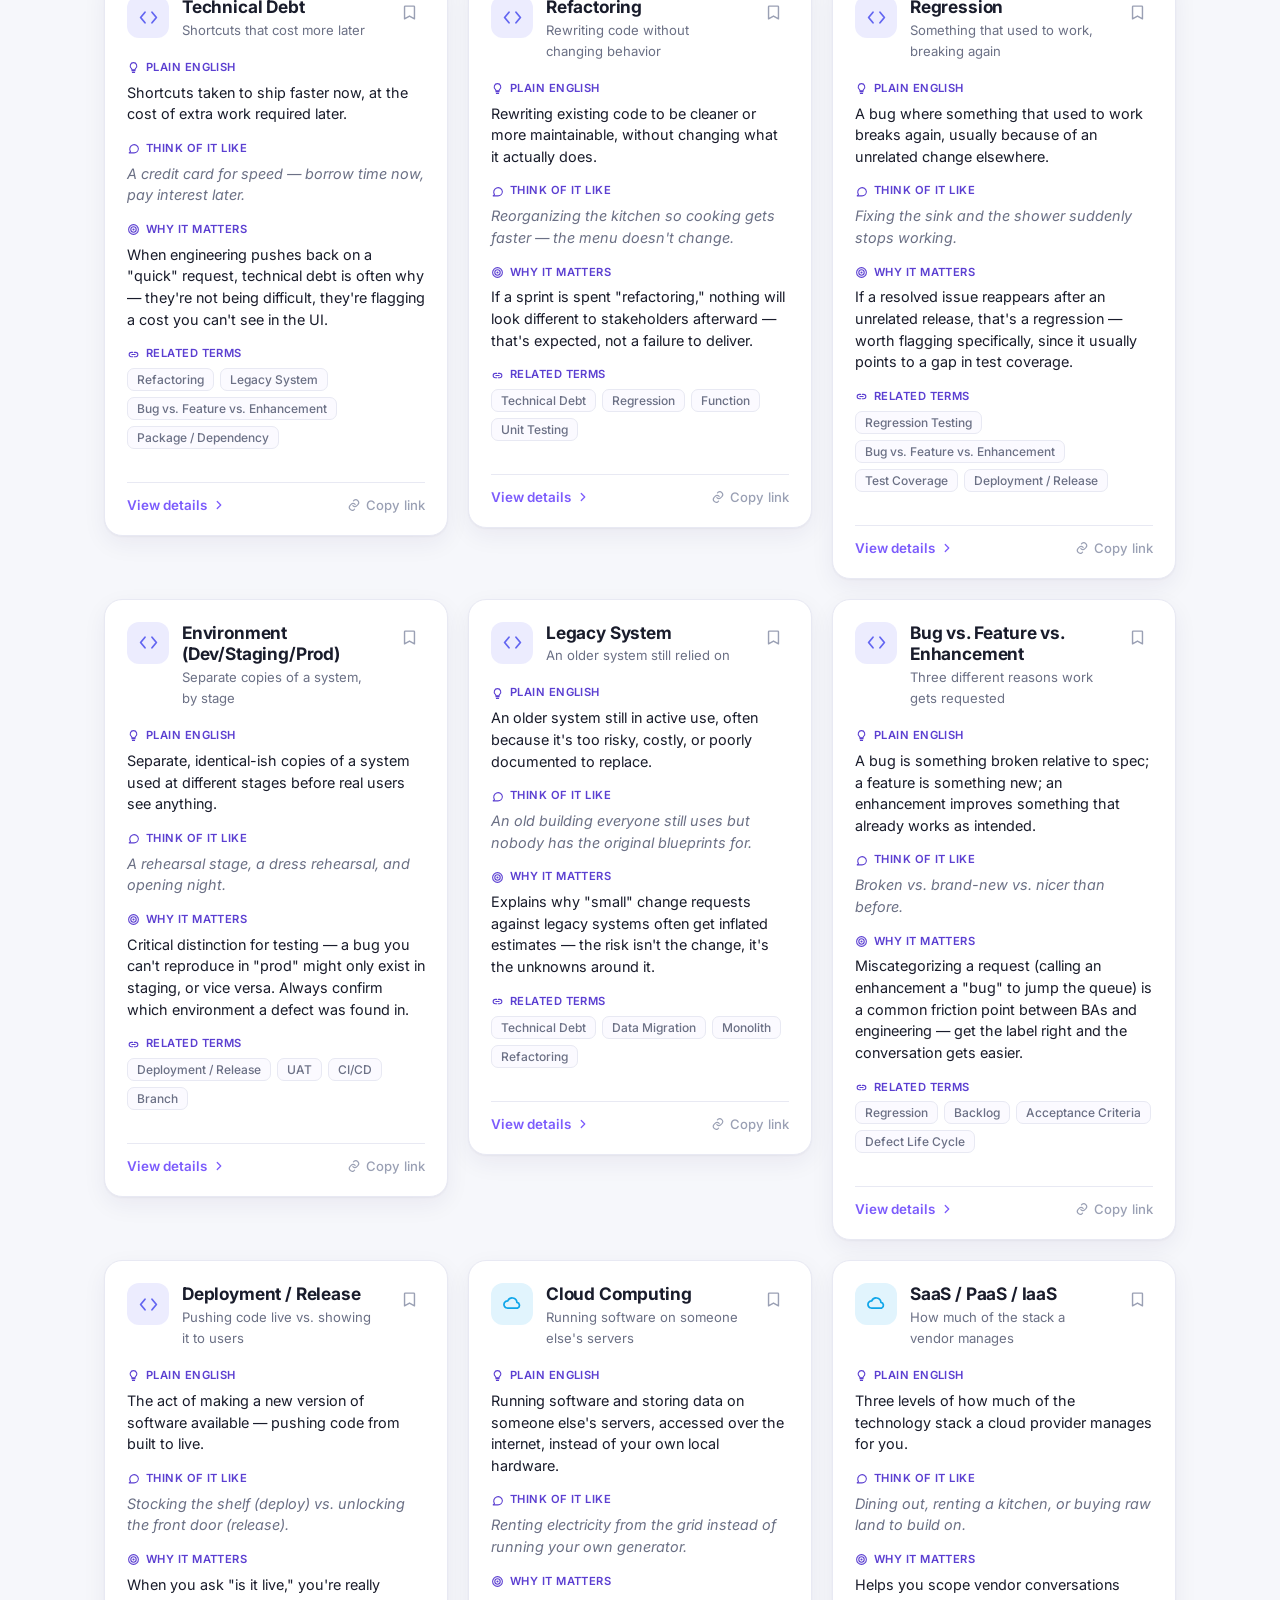
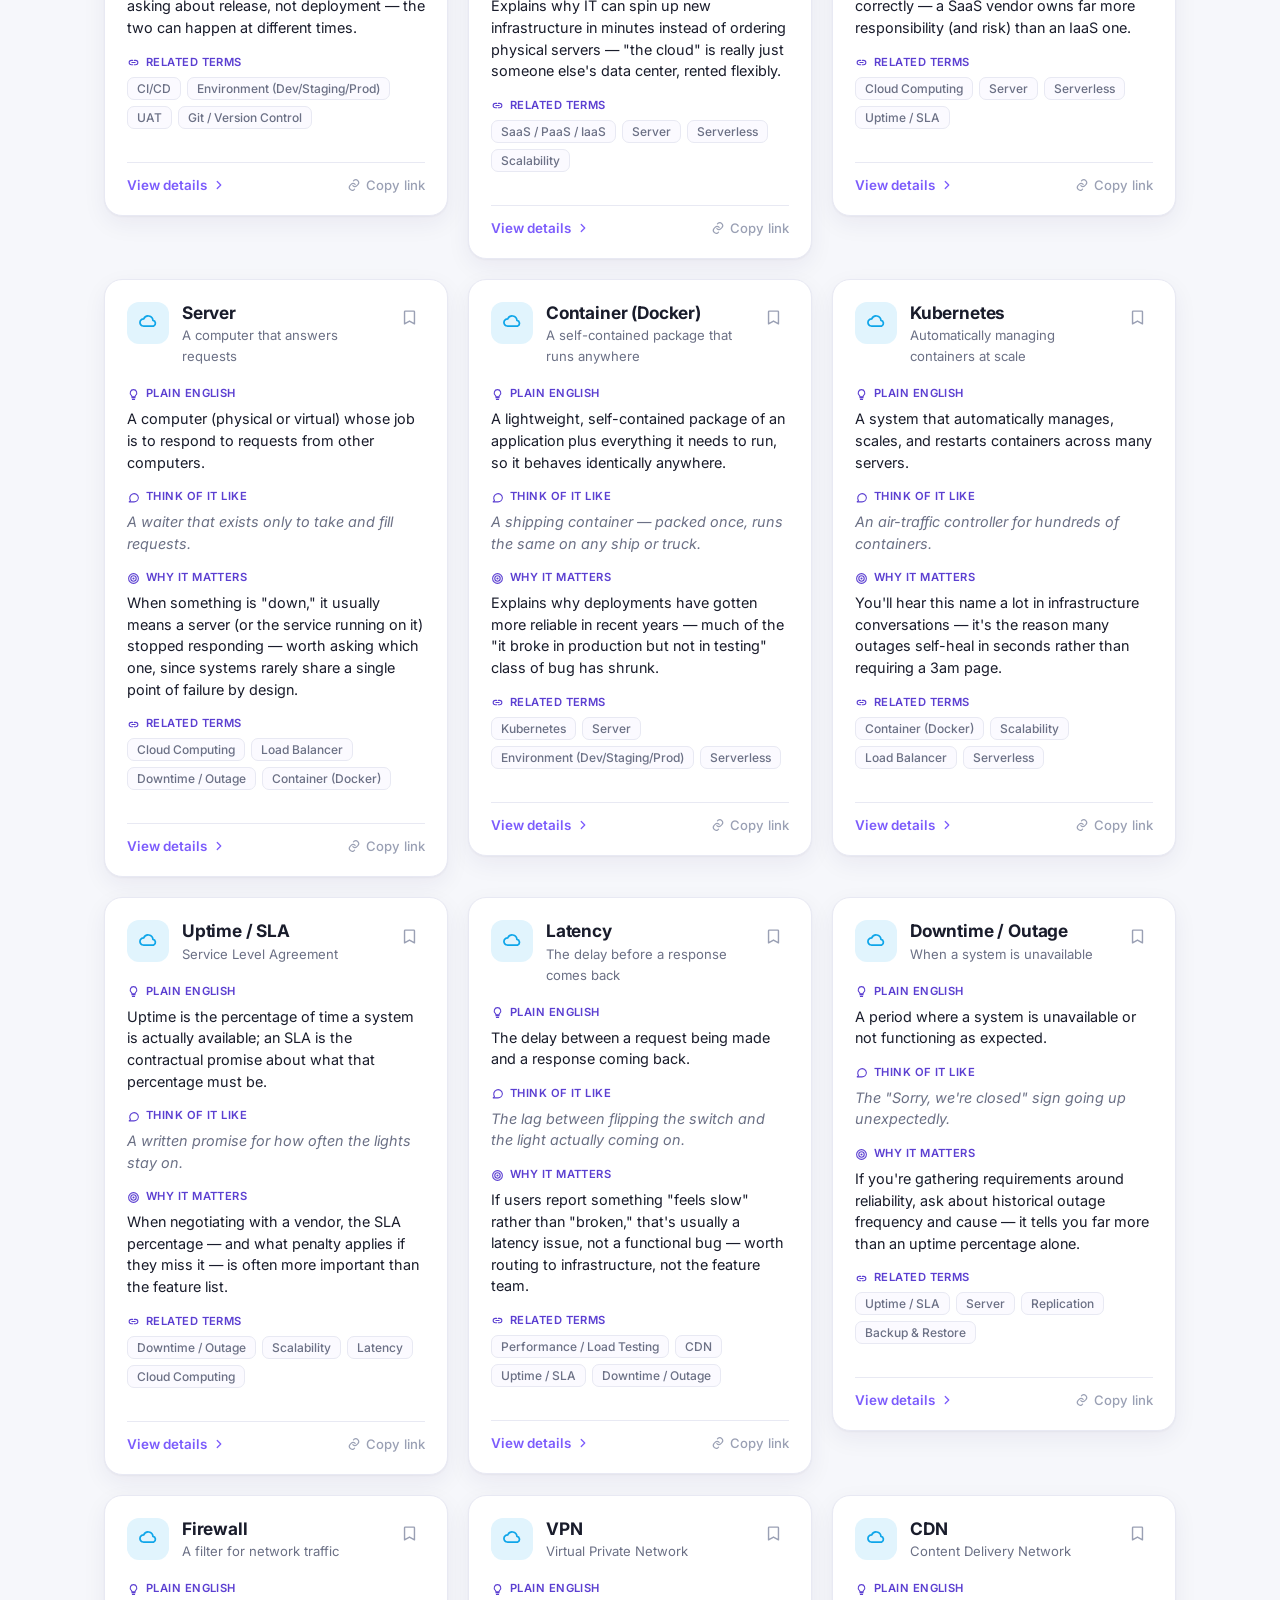
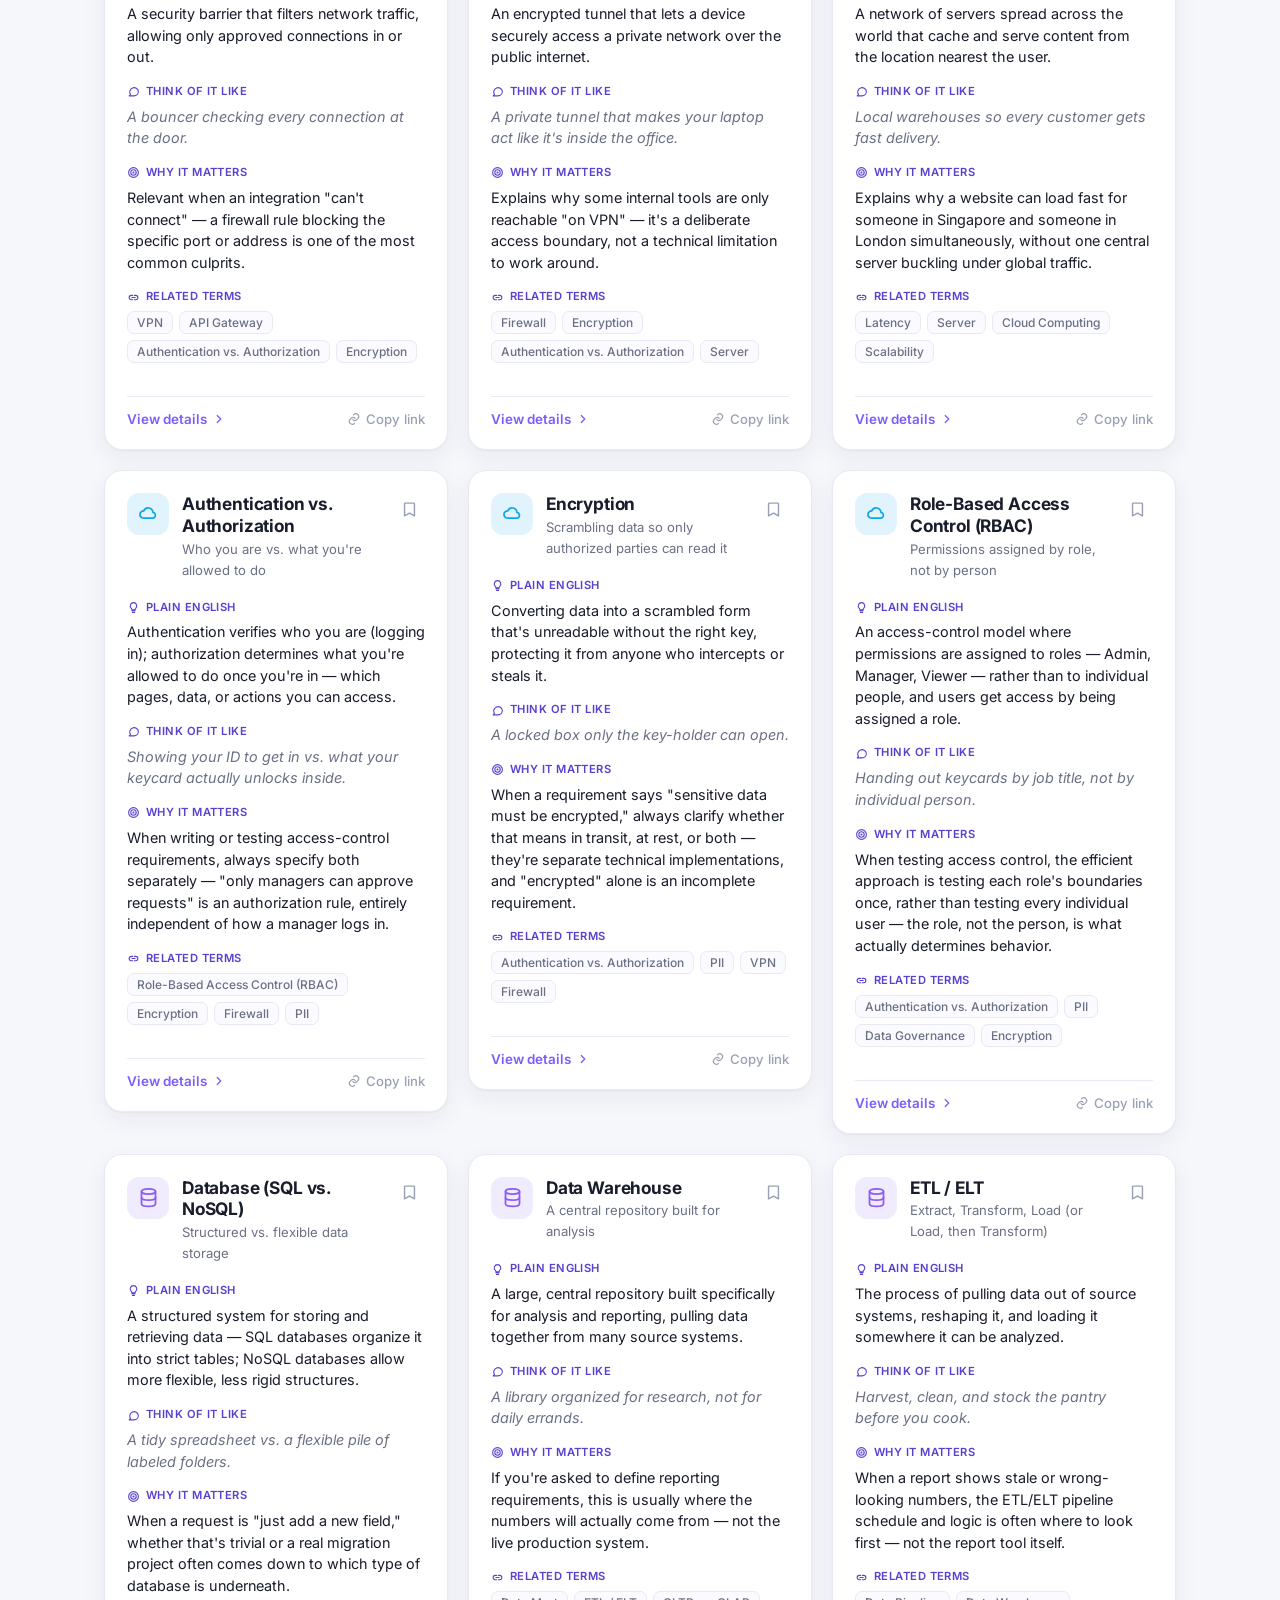
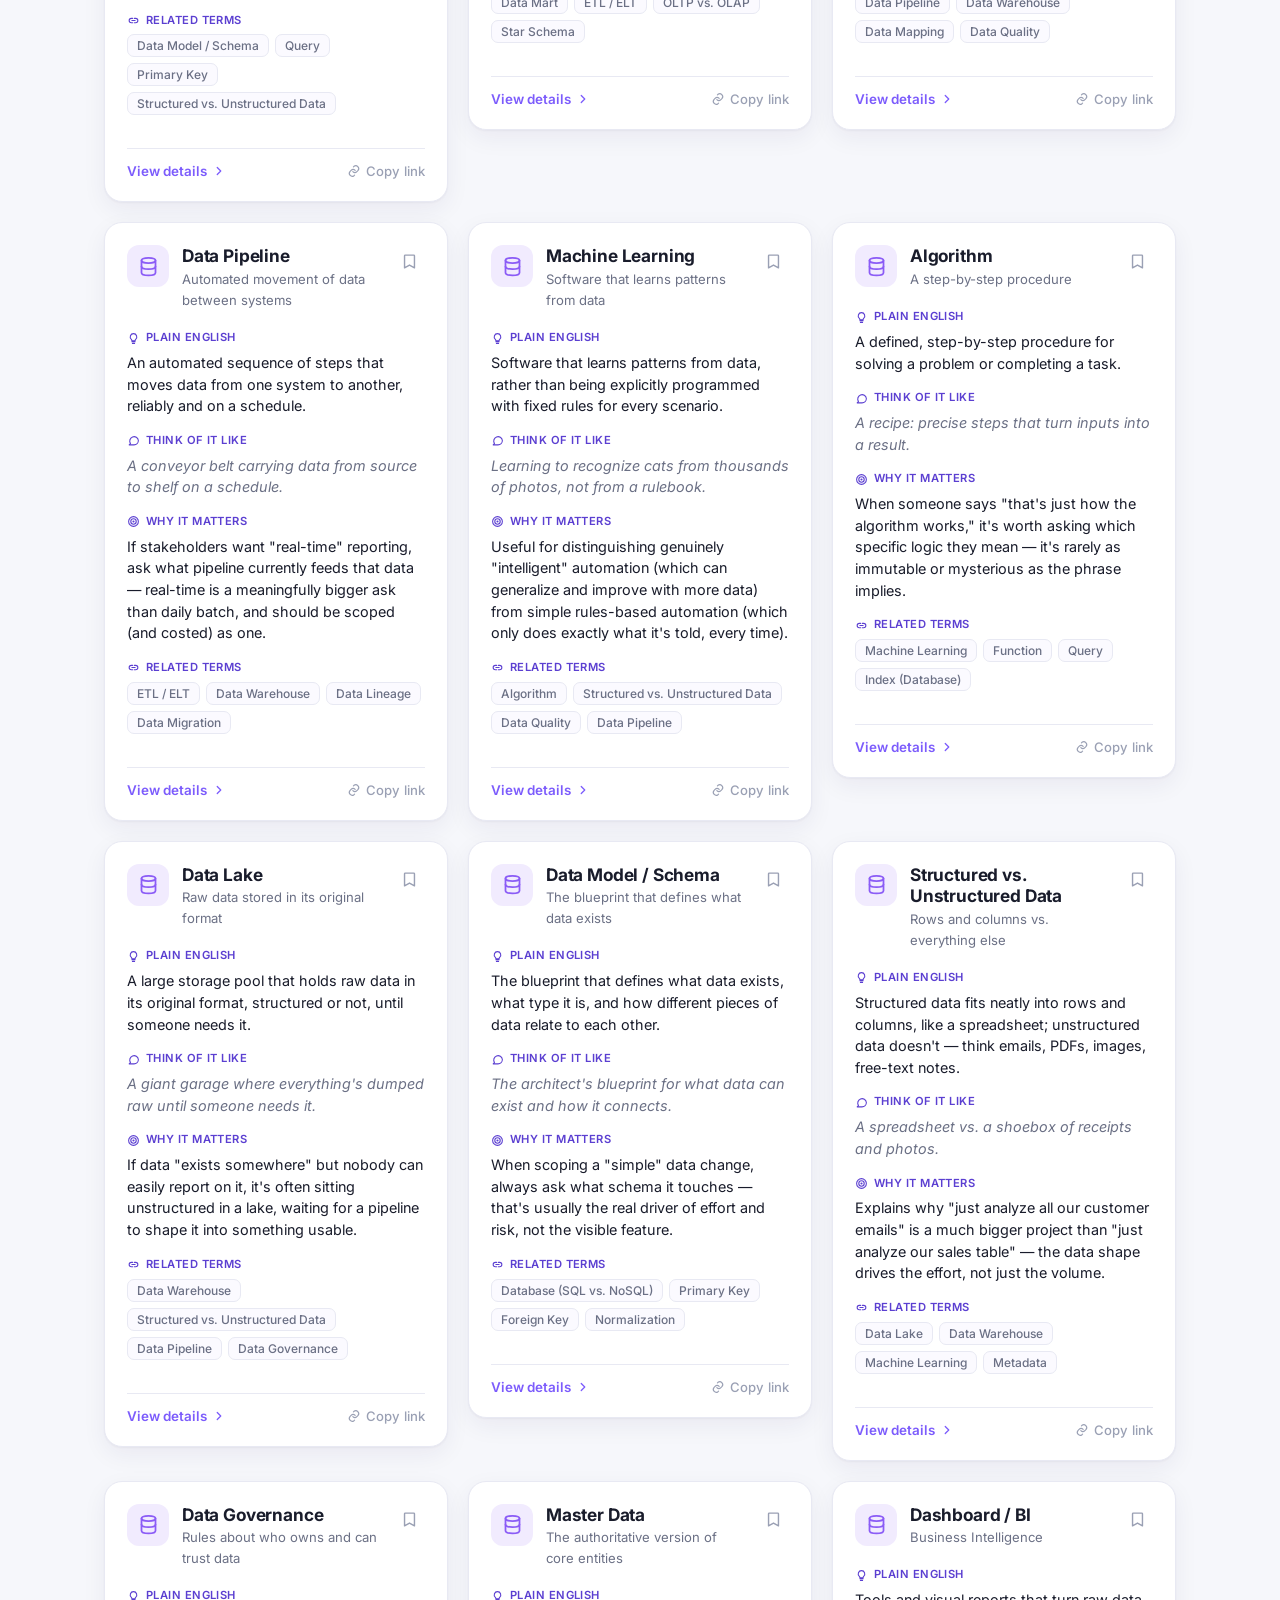
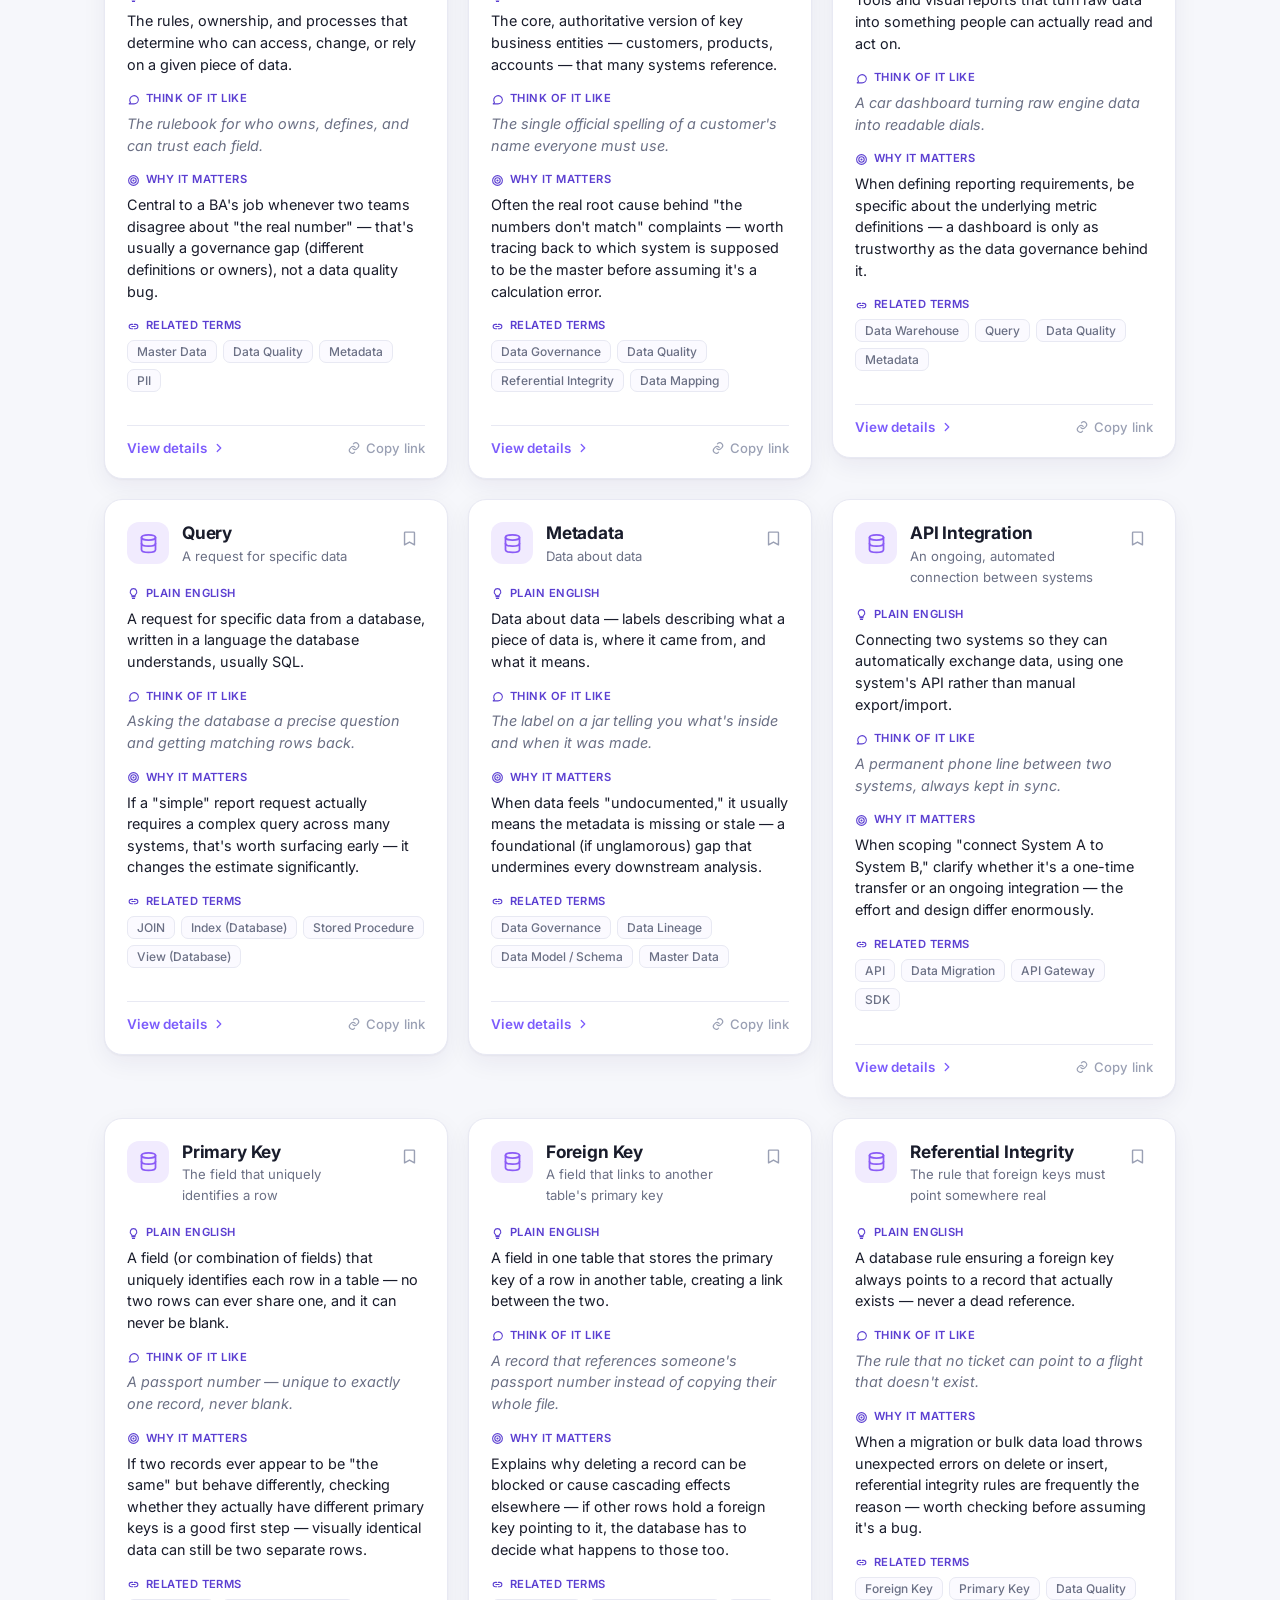
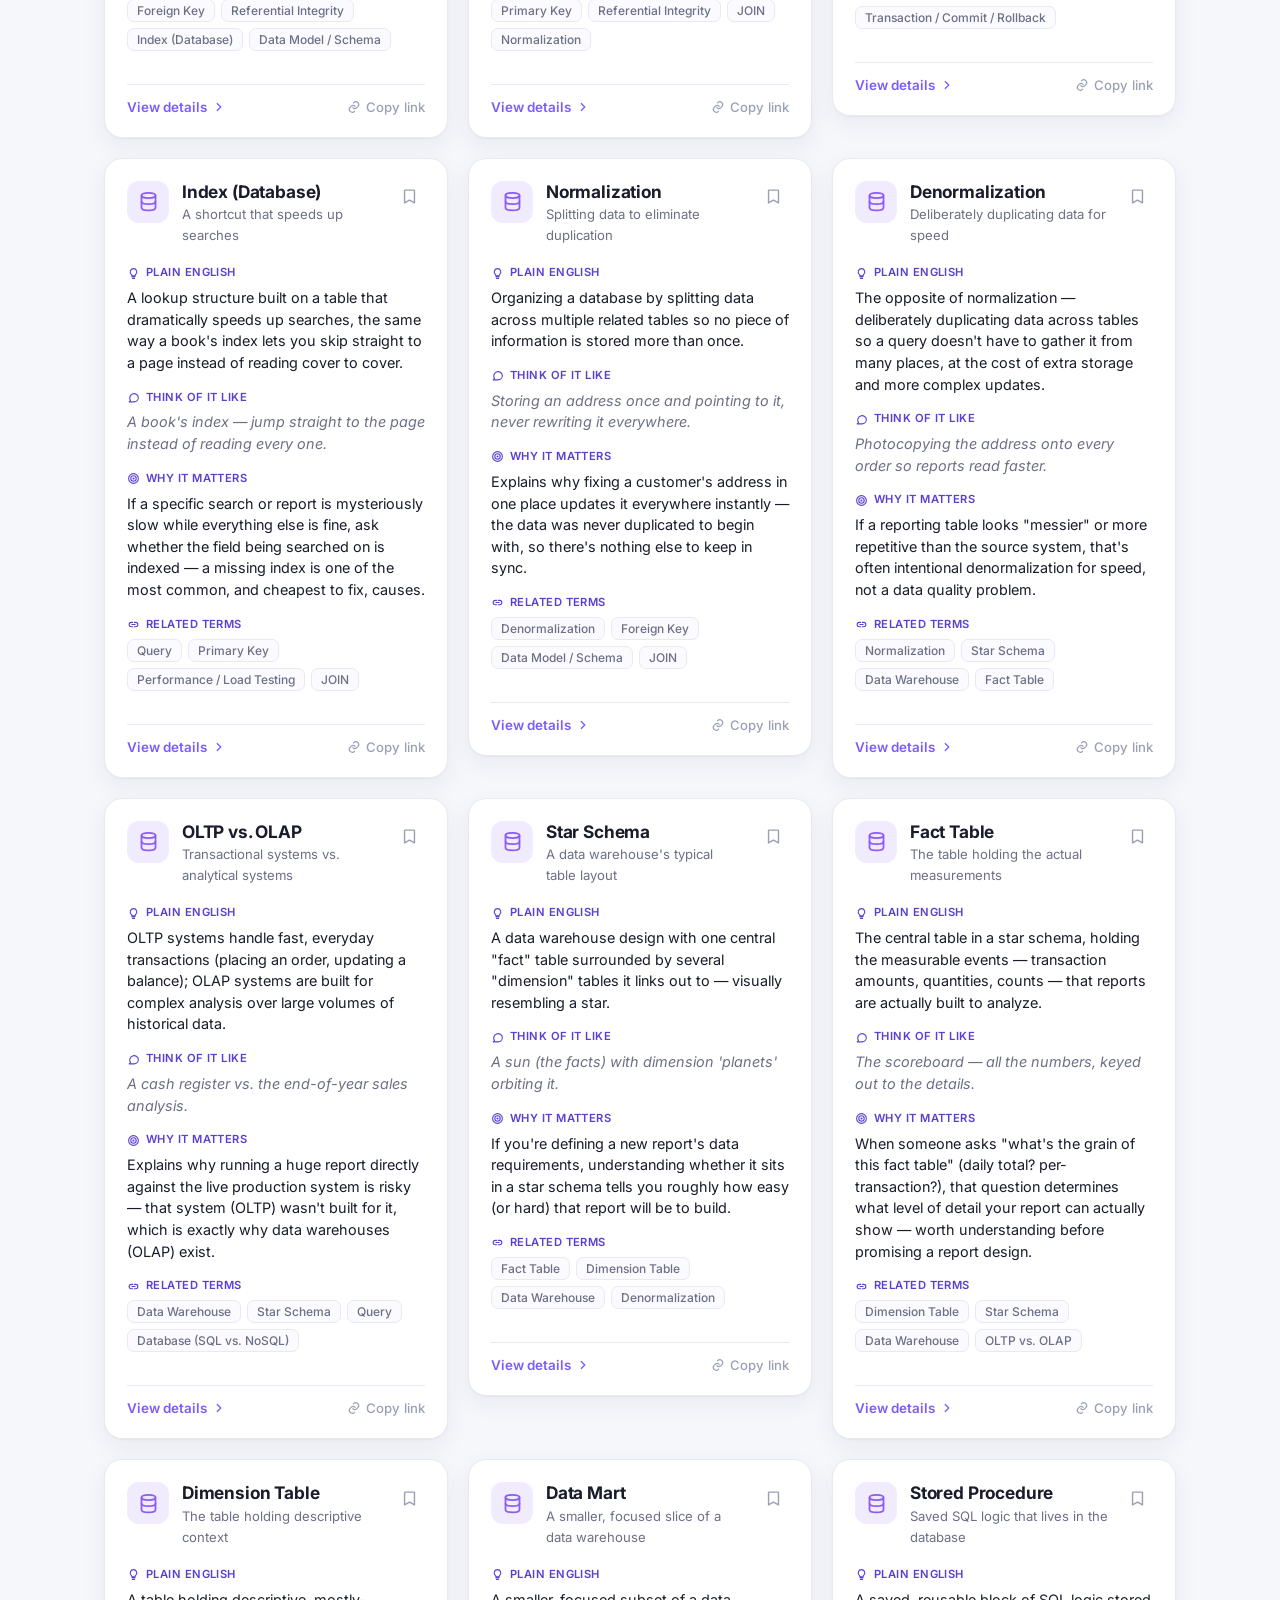
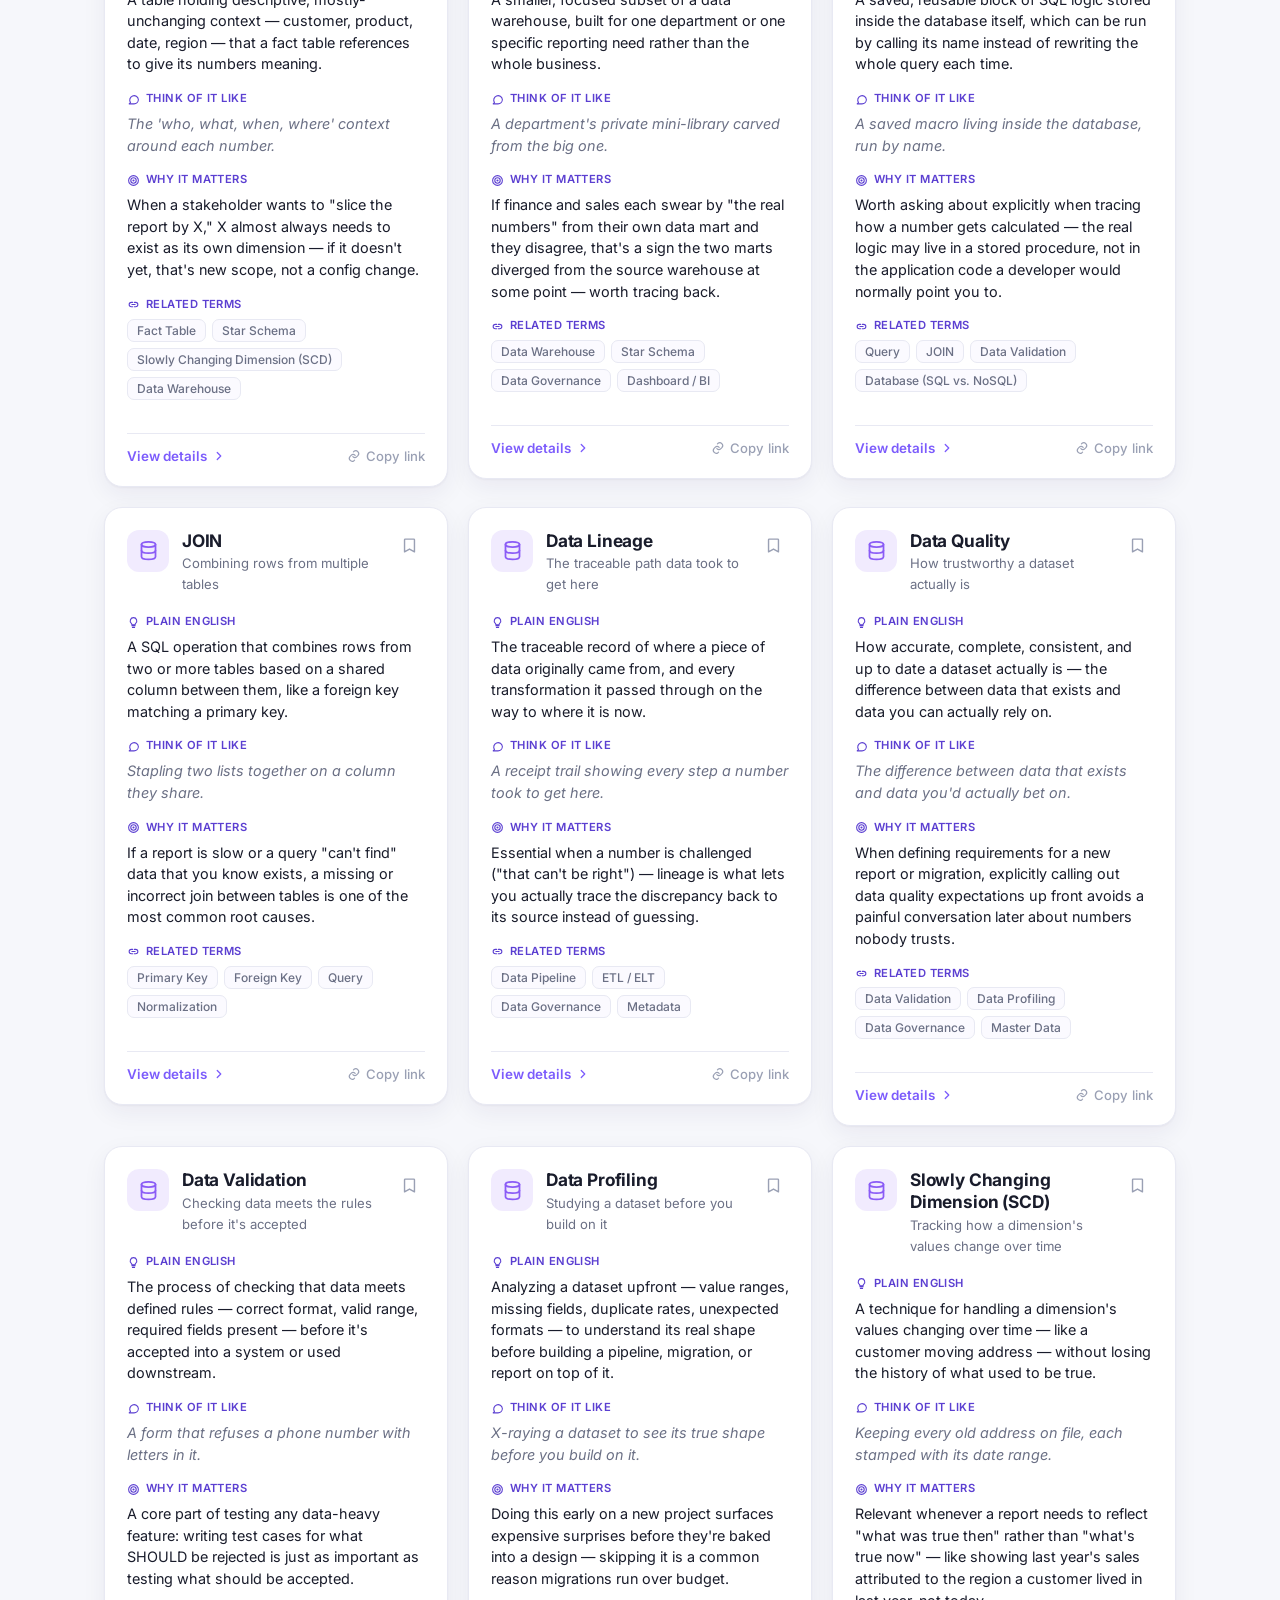
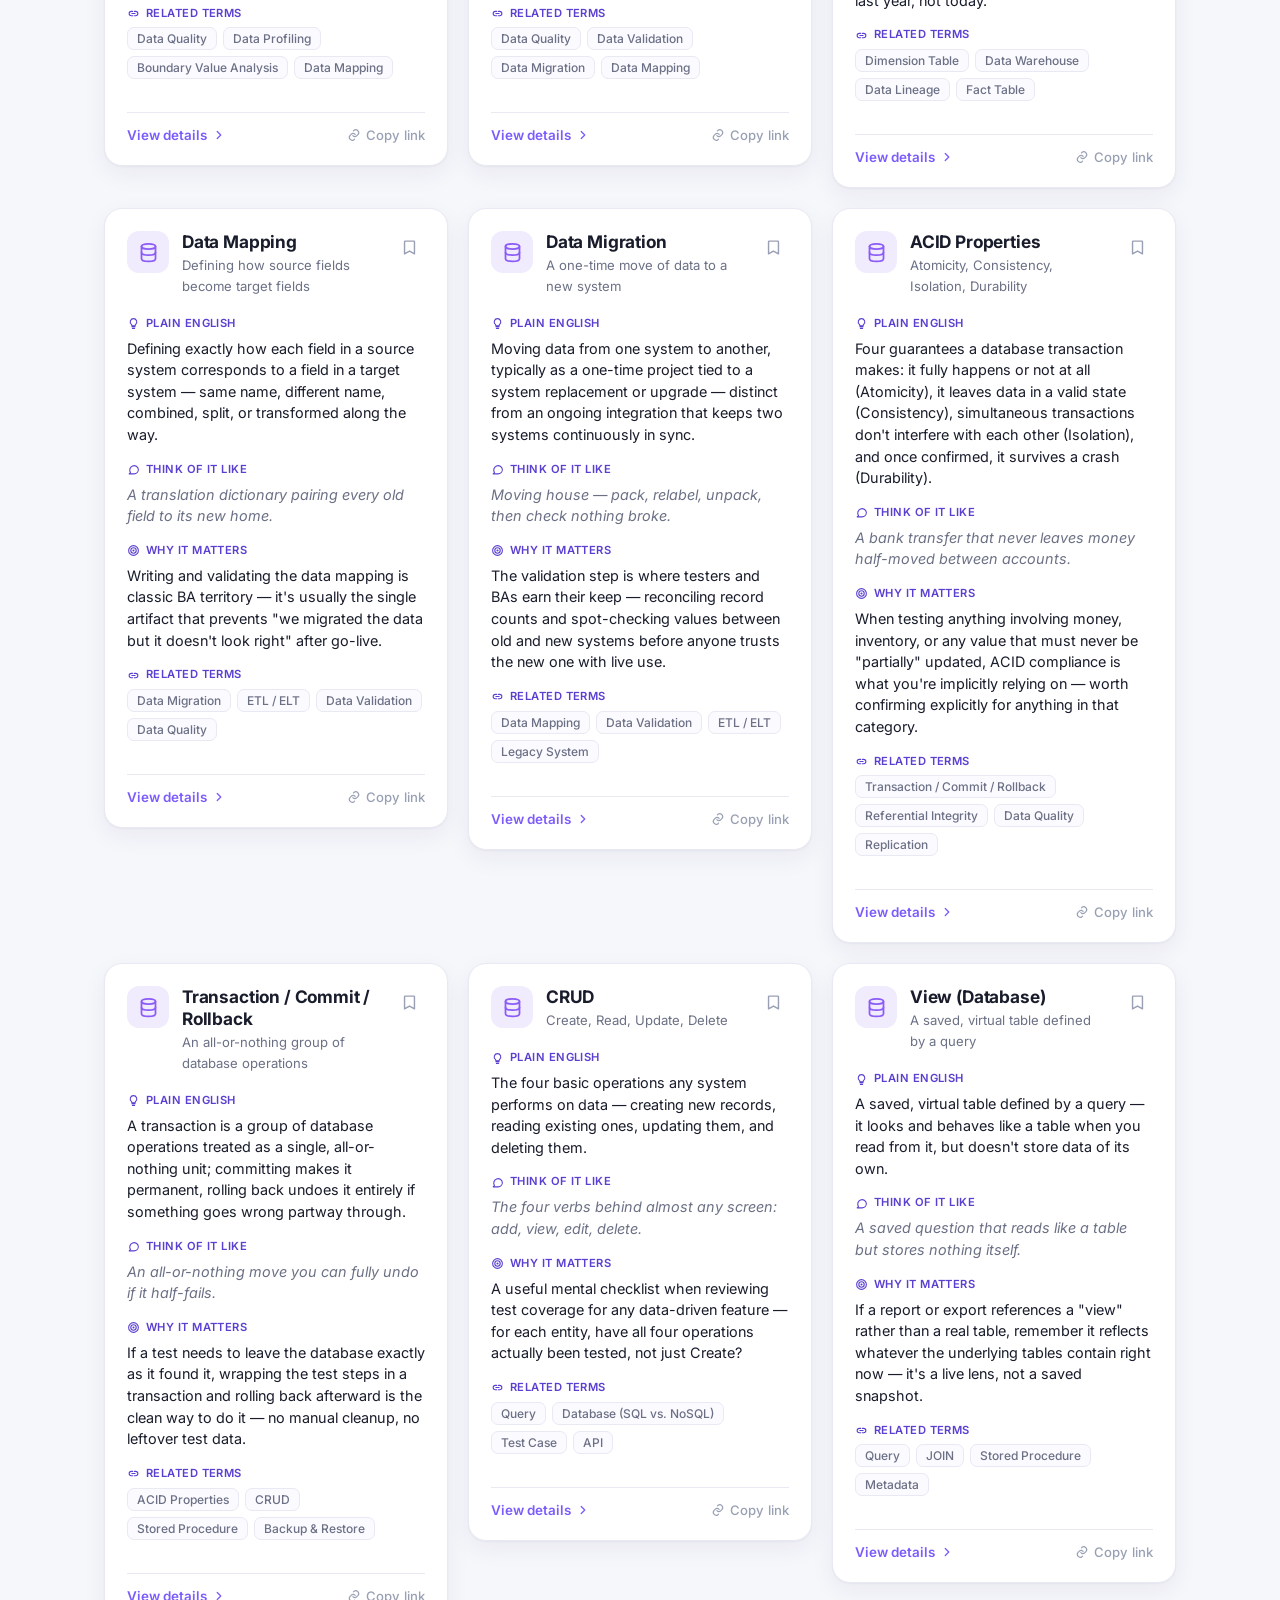
==== commit f2d2fd8e: "Redesign: top nav, centered hero, ⌘K search, richer cards with analogies + clickable related terms, " ====
--- a/index.html
+++ b/index.html
@@ -4,501 +4,699 @@
 <meta charset="UTF-8">
 <meta name="viewport" content="width=device-width, initial-scale=1.0">
 <title>Technical Jargon Decoder · BodhiProtocol</title>
-<meta name="description" content="116 terms your engineers, architects, and product teams use every day — databases, data warehousing, libraries, testing, sprints — decoded into plain language, with a note on why each one matters for a business analyst or tester.">
-<meta name="theme-color" content="#14101F">
-<link rel="icon" href="data:image/svg+xml,<svg xmlns=%22http://www.w3.org/2000/svg%22 viewBox=%220 0 100 100%22><rect width=%22100%22 height=%22100%22 rx=%2222%22 fill=%22%2314101F%22/><text x=%2250%22 y=%2266%22 font-size=%2258%22 text-anchor=%22middle%22 fill=%22%239D7BEA%22 font-family=%22Georgia,serif%22>T</text></svg>">
+<meta name="description" content="Understand 116+ technical terms in plain English — software, cloud, databases, data warehousing, architecture, testing and agile — each with a plain-English definition, a 'think of it like' analogy, and why it matters for a business analyst or tester.">
+<meta name="theme-color" content="#7C5CFC">
+<link rel="icon" href="data:image/svg+xml,<svg xmlns=%22http://www.w3.org/2000/svg%22 viewBox=%220 0 100 100%22><rect width=%22100%22 height=%22100%22 rx=%2222%22 fill=%22%237C5CFC%22/><text x=%2250%22 y=%2268%22 font-size=%2258%22 text-anchor=%22middle%22 fill=%22white%22 font-family=%22Georgia,serif%22>T</text></svg>">
 <meta property="og:type" content="website">
 <meta property="og:title" content="Technical Jargon Decoder · BodhiProtocol">
-<meta property="og:description" content="116 terms your engineers, architects, and product teams use every day — decoded into plain language, with a note on why each one matters for a business analyst or tester.">
+<meta property="og:description" content="Understand 116+ technical terms in plain English — with a real-world analogy and a note on why each one matters for a BA or tester.">
 <meta property="og:url" content="https://bodhiprotocol.github.io/technical-jargon-decoder/">
 <meta name="twitter:card" content="summary">
 <meta name="twitter:title" content="Technical Jargon Decoder · BodhiProtocol">
-<meta name="twitter:description" content="116 terms your engineers, architects, and product teams use every day — decoded into plain language, with a note on why each one matters for a business analyst or tester.">
+<meta name="twitter:description" content="Understand 116+ technical terms in plain English — with a real-world analogy and a note on why each one matters for a BA or tester.">
 <link rel="preconnect" href="https://fonts.googleapis.com">
-<link href="https://fonts.googleapis.com/css2?family=Cormorant+Garamond:ital,wght@0,500;0,600;1,500&family=Inter:wght@400;500;600&family=IBM+Plex+Mono:wght@400;500&display=swap" rel="stylesheet">
+<link href="https://fonts.googleapis.com/css2?family=Inter:wght@400;500;600;700;800&family=IBM+Plex+Mono:wght@400;500&display=swap" rel="stylesheet">
 <style>
 :root{
-  --ink:#14101F;
-  --panel:#201936;
-  --panel-2:#2A2145;
-  --lotus:#9D7BEA;
-  --lavender:#C9B8F5;
-  --gold:#E8B75A;
-  --mist:#EDE9F7;
-  --muted:#8B84A3;
-  --line:rgba(157,123,234,.22);
-  --on-accent:#14101F;
-}
-html.pastel{
-  --ink:#F7F4EF;
-  --panel:#FFFFFF;
-  --panel-2:#EFEAE0;
-  --lotus:#5B7FA6;
-  --lavender:#7B98B8;
-  --gold:#C97F3E;
-  --mist:#3A3630;
-  --muted:#8A8578;
-  --line:rgba(58,54,48,.15);
+  --bg:#F6F7FB;
+  --card:#FFFFFF;
+  --card-2:#FBFAFF;
+  --border:#E8E9F3;
+  --border-strong:#DADCEC;
+  --text:#191C2B;
+  --muted:#6B7085;
+  --faint:#9AA0B4;
+  --accent:#7C5CFC;
+  --accent-ink:#5B3FD1;
+  --accent-soft:#EFECFE;
+  --accent-2:#EC4899;
+  --shadow:0 1px 2px rgba(20,20,50,.04), 0 8px 24px rgba(30,25,80,.06);
+  --shadow-hover:0 2px 6px rgba(20,20,50,.06), 0 16px 40px rgba(30,25,80,.12);
   --on-accent:#FFFFFF;
+}
+html.dark{
+  --bg:#120E1F;
+  --card:#1D1731;
+  --card-2:#241C3D;
+  --border:rgba(157,123,234,.18);
+  --border-strong:rgba(157,123,234,.32);
+  --text:#EDE9F7;
+  --muted:#9A93B4;
+  --faint:#6F6890;
+  --accent:#9D7BEA;
+  --accent-ink:#C9B8F5;
+  --accent-soft:#2A2145;
+  --accent-2:#F472B6;
+  --shadow:0 1px 2px rgba(0,0,0,.3), 0 8px 24px rgba(0,0,0,.3);
+  --shadow-hover:0 2px 6px rgba(0,0,0,.4), 0 16px 40px rgba(0,0,0,.45);
+  --on-accent:#160F26;
 }
 *{margin:0;padding:0;box-sizing:border-box}
 @media (prefers-reduced-motion: reduce){
-  *,*::before,*::after{animation:none!important;transition:none!important}
-}
+  *,*::before,*::after{animation:none!important;transition:none!important;scroll-behavior:auto!important}
+}
+html{scroll-behavior:smooth}
 body{
-  background:var(--ink);color:var(--mist);
+  background:var(--bg);color:var(--text);
   font-family:'Inter',system-ui,sans-serif;line-height:1.6;
   -webkit-font-smoothing:antialiased;
 }
-.wrap{max-width:920px;margin:0 auto;padding:0 24px}
-
-header{padding:26px 0 0;display:flex;justify-content:center}
-.theme-toggle{position:fixed;top:20px;right:20px;z-index:10;display:flex;gap:0}
-.theme-btn{
-  background:var(--panel);border:1px solid var(--line);
-  color:var(--lavender);font-family:'Inter',sans-serif;font-weight:500;
-  font-size:.76rem;padding:7px 16px;cursor:pointer;transition:all .25s ease;
-}
-.theme-btn:first-child{border-radius:999px 0 0 999px;border-right:none}
-.theme-btn:last-child{border-radius:0 999px 999px 0}
-.theme-btn.active{background:var(--lotus);border-color:var(--lotus);color:var(--on-accent)}
-.theme-btn:focus-visible{outline:2px solid var(--gold);outline-offset:2px}
-@media (max-width:640px){
-  .theme-toggle{top:12px;right:12px}
-  .theme-btn{padding:6px 12px;font-size:.7rem}
-}
-.brand{
-  font-family:'IBM Plex Mono',monospace;font-size:.78rem;
-  letter-spacing:.22em;color:var(--muted);text-transform:uppercase;
-}
-.brand b{color:var(--lotus);font-weight:500}
-
-.hero{padding:46px 0 26px;text-align:center}
+.wrap{max-width:1120px;margin:0 auto;padding:0 24px}
+a{color:inherit}
+
+/* ---------- top nav ---------- */
+.nav{
+  position:sticky;top:0;z-index:50;
+  background:color-mix(in srgb, var(--bg) 86%, transparent);
+  backdrop-filter:saturate(140%) blur(10px);
+  border-bottom:1px solid var(--border);
+}
+.nav-inner{display:flex;align-items:center;justify-content:space-between;height:64px}
+.logo{display:flex;align-items:center;gap:10px;font-weight:700;letter-spacing:-.01em;font-size:1.02rem;text-decoration:none}
+.logo .mark{
+  width:30px;height:30px;border-radius:9px;flex-shrink:0;
+  background:linear-gradient(135deg,var(--accent),var(--accent-2));
+  display:grid;place-items:center;color:#fff;
+}
+.logo .mark svg{width:17px;height:17px}
+.logo b{color:var(--accent)}
+.nav-right{display:flex;align-items:center;gap:6px}
+.nav-link{
+  font-size:.9rem;font-weight:500;color:var(--muted);text-decoration:none;
+  padding:8px 12px;border-radius:9px;transition:all .18s ease;display:inline-flex;align-items:center;gap:6px;
+}
+.nav-link:hover{color:var(--text);background:var(--card)}
+.nav-link svg{width:14px;height:14px;opacity:.7}
+.nav-search{
+  display:inline-flex;align-items:center;gap:8px;cursor:pointer;
+  background:var(--card);border:1px solid var(--border);border-radius:10px;
+  padding:7px 10px 7px 12px;color:var(--faint);font-size:.86rem;transition:all .18s ease;
+}
+.nav-search:hover{border-color:var(--border-strong);color:var(--muted)}
+.nav-search svg{width:14px;height:14px}
+.kbd{
+  font-family:'IBM Plex Mono',monospace;font-size:.68rem;font-weight:500;
+  background:var(--bg);border:1px solid var(--border);border-radius:5px;
+  padding:2px 6px;color:var(--muted);
+}
+.icon-btn{
+  width:38px;height:38px;border-radius:10px;border:1px solid var(--border);
+  background:var(--card);color:var(--muted);cursor:pointer;display:grid;place-items:center;
+  transition:all .18s ease;
+}
+.icon-btn:hover{color:var(--text);border-color:var(--border-strong)}
+.icon-btn svg{width:17px;height:17px}
+.icon-btn:focus-visible,.nav-search:focus-visible,.nav-link:focus-visible{outline:2px solid var(--accent);outline-offset:2px}
+
+/* ---------- hero ---------- */
+.hero{text-align:center;padding:60px 0 30px}
+.eyebrow{
+  font-family:'IBM Plex Mono',monospace;font-size:.72rem;font-weight:500;
+  letter-spacing:.28em;text-transform:uppercase;color:var(--accent);margin-bottom:20px;
+}
 .hero h1{
-  font-family:'Cormorant Garamond',serif;font-weight:600;
-  font-size:clamp(2.1rem,5.6vw,3.4rem);line-height:1.1;
-}
-.hero h1 em{font-style:italic;color:var(--lotus)}
-.hero p{margin:14px auto 0;max-width:560px;color:var(--muted);font-size:1rem}
-
-/* decode bar */
-.decode-zone{padding:8px 0 18px}
-.decode-bar{display:flex;gap:10px;max-width:620px;margin:0 auto}
-.decode-bar input{
-  flex:1;background:var(--panel);border:1.5px solid var(--line);
-  border-radius:999px;padding:15px 24px;color:var(--mist);
-  font-family:'Inter',sans-serif;font-size:1rem;outline:none;
-  transition:border-color .25s ease;
-}
-.decode-bar input::placeholder{color:var(--muted)}
-.decode-bar input:focus{border-color:var(--gold)}
-.decode-bar button{
-  background:var(--lotus);border:none;border-radius:999px;
-  padding:0 26px;color:var(--on-accent);font-weight:600;font-size:.92rem;
-  cursor:pointer;font-family:'Inter',sans-serif;transition:background .25s ease;
-  white-space:nowrap;
-}
-.decode-bar button:hover{background:var(--gold)}
-.decode-bar button:focus-visible{outline:2px solid var(--gold);outline-offset:2px}
-.count{
-  text-align:center;margin-top:14px;
-  font-family:'IBM Plex Mono',monospace;font-size:.72rem;
-  letter-spacing:.18em;text-transform:uppercase;color:var(--muted);
-}
-.count b{color:var(--gold);font-weight:500}
-
-/* filter groups */
-.filter-group{padding:16px 0 0}
-.filter-label{
-  text-align:center;font-family:'IBM Plex Mono',monospace;font-size:.64rem;
-  letter-spacing:.2em;text-transform:uppercase;color:var(--muted);margin-bottom:10px;
-}
-.chips{display:flex;flex-wrap:wrap;gap:8px;justify-content:center;padding-bottom:20px}
-.chip{
-  background:none;border:1px solid var(--line);border-radius:999px;
-  padding:6px 16px;color:var(--lavender);font-size:.8rem;font-weight:500;
-  cursor:pointer;font-family:'Inter',sans-serif;transition:all .25s ease;
-}
-.chip:hover{border-color:var(--lotus);background:var(--panel)}
-.chip:focus-visible{outline:2px solid var(--gold);outline-offset:2px}
-.chip.active{background:var(--lotus);border-color:var(--lotus);color:var(--on-accent)}
-
-/* term cards */
-.grid{display:grid;grid-template-columns:1fr 1fr;gap:16px;padding-bottom:40px}
+  font-size:clamp(2.1rem,5.4vw,3.6rem);font-weight:800;line-height:1.08;
+  letter-spacing:-.025em;
+}
+.hero h1 .grad{
+  background:linear-gradient(100deg,var(--accent),var(--accent-2));
+  -webkit-background-clip:text;background-clip:text;color:transparent;
+}
+.hero p{margin:18px auto 0;max-width:540px;color:var(--muted);font-size:1.05rem}
+
+/* ---------- search ---------- */
+.search-zone{padding:14px 0 6px}
+.search-bar{
+  position:relative;max-width:640px;margin:0 auto;
+}
+.search-bar .sicon{
+  position:absolute;left:20px;top:50%;transform:translateY(-50%);
+  width:19px;height:19px;color:var(--faint);pointer-events:none;
+}
+.search-bar input{
+  width:100%;background:var(--card);border:1.5px solid var(--border);
+  border-radius:14px;padding:16px 58px 16px 50px;color:var(--text);
+  font-family:'Inter',sans-serif;font-size:1.02rem;outline:none;
+  box-shadow:var(--shadow);transition:border-color .2s ease, box-shadow .2s ease;
+}
+.search-bar input::placeholder{color:var(--faint)}
+.search-bar input:focus{border-color:var(--accent);box-shadow:0 0 0 4px var(--accent-soft)}
+.search-bar .kbd{position:absolute;right:16px;top:50%;transform:translateY(-50%)}
+
+.popular{margin-top:16px;display:flex;flex-wrap:wrap;gap:8px;justify-content:center;align-items:center}
+.popular .plabel{font-size:.82rem;color:var(--faint);margin-right:2px}
+.pchip{
+  background:var(--card);border:1px solid var(--border);border-radius:999px;
+  padding:5px 13px;font-size:.8rem;font-weight:500;color:var(--muted);cursor:pointer;
+  font-family:'Inter',sans-serif;transition:all .18s ease;
+}
+.pchip:hover{border-color:var(--accent);color:var(--accent);background:var(--accent-soft)}
+.pchip.dice{color:var(--accent);border-color:var(--accent-soft);background:var(--accent-soft)}
+.pchip:focus-visible{outline:2px solid var(--accent);outline-offset:2px}
+
+/* ---------- category tabs ---------- */
+.tabs{display:flex;flex-wrap:wrap;gap:8px;justify-content:center;padding:30px 0 6px}
+.tab{
+  display:inline-flex;align-items:center;gap:8px;
+  background:var(--card);border:1px solid var(--border);border-radius:11px;
+  padding:9px 15px;font-size:.86rem;font-weight:500;color:var(--muted);cursor:pointer;
+  font-family:'Inter',sans-serif;transition:all .18s ease;
+}
+.tab svg{width:15px;height:15px;opacity:.8}
+.tab:hover{border-color:var(--border-strong);color:var(--text)}
+.tab.active{background:var(--accent);border-color:var(--accent);color:var(--on-accent);box-shadow:0 6px 16px -6px var(--accent)}
+.tab.active svg{opacity:1}
+.tab:focus-visible{outline:2px solid var(--accent);outline-offset:2px}
+
+.resultline{
+  text-align:center;padding:22px 0 6px;
+  font-family:'IBM Plex Mono',monospace;font-size:.72rem;letter-spacing:.14em;
+  text-transform:uppercase;color:var(--faint);
+}
+.resultline b{color:var(--accent);font-weight:500}
+
+/* ---------- grid & cards ---------- */
+.grid{
+  display:grid;grid-template-columns:repeat(3,1fr);gap:20px;
+  padding:16px 0 50px;align-items:start;
+}
 .card{
-  background:var(--panel);border:1px solid var(--line);
-  border-radius:16px;padding:22px 24px;
-  transition:border-color .25s ease;
-}
-.card:hover{border-color:var(--lotus)}
-.card .top{display:flex;justify-content:space-between;align-items:flex-start;gap:10px;margin-bottom:8px}
-.card .cat{
-  font-family:'IBM Plex Mono',monospace;font-size:.62rem;
-  letter-spacing:.14em;text-transform:uppercase;color:var(--gold);
-  display:flex;flex-wrap:wrap;align-items:center;gap:7px;
-}
-.top-actions{display:flex;gap:6px;align-items:center;flex-shrink:0}
-.badge{
-  font-family:'IBM Plex Mono',monospace;font-size:.6rem;
-  letter-spacing:.1em;text-transform:uppercase;
-  color:var(--on-accent);background:var(--gold);border-radius:999px;
-  padding:2px 10px;cursor:pointer;border:none;transition:background .25s ease;
-  white-space:nowrap;
-}
-.badge:hover{background:var(--lavender)}
-.badge:focus-visible{outline:2px solid var(--gold);outline-offset:2px}
-.link-badge{
-  font-family:'IBM Plex Mono',monospace;font-size:.6rem;
-  letter-spacing:.14em;text-transform:uppercase;
-  color:var(--lavender);background:none;border:1px solid var(--line);border-radius:999px;
-  padding:1px 9px;cursor:pointer;transition:all .25s ease;
-}
-.link-badge:hover{border-color:var(--lotus)}
-.link-badge:focus-visible{outline:2px solid var(--gold);outline-offset:2px}
-.link-badge.copied{border-color:var(--gold);color:var(--gold)}
-.card h3{
-  font-family:'IBM Plex Mono',monospace;font-weight:500;
-  font-size:1.05rem;color:var(--mist);margin-bottom:2px;letter-spacing:.02em;
-}
-.card .full{font-size:.78rem;color:var(--muted);margin-bottom:10px}
-.card .plain{
-  font-family:'Cormorant Garamond',serif;font-style:italic;
-  font-size:1.1rem;color:var(--lavender);line-height:1.45;margin-bottom:10px;
-}
-.card .more{font-size:.86rem;color:var(--muted)}
-.card .why{
-  display:none;margin-top:16px;padding-top:16px;
-  border-top:1px dashed var(--line);font-size:.86rem;color:var(--mist);
-}
-.card .why b{
-  display:block;font-family:'IBM Plex Mono',monospace;font-size:.62rem;
-  letter-spacing:.14em;text-transform:uppercase;color:var(--gold);margin-bottom:8px;font-weight:500;
-}
-.card.open .why{display:block}
-.empty{grid-column:1/-1;text-align:center;padding:60px 20px;color:var(--muted)}
-.empty .big{
-  font-family:'Cormorant Garamond',serif;font-style:italic;
-  font-size:1.4rem;color:var(--lavender);margin-bottom:8px;
-}
-
-footer{border-top:1px solid var(--line);padding:32px 0 44px;text-align:center}
-footer .om{
-  font-family:'Cormorant Garamond',serif;font-style:italic;
-  color:var(--lavender);font-size:1.02rem;margin-bottom:14px;
-}
-footer .related{
-  font-family:'IBM Plex Mono',monospace;font-size:.68rem;
-  letter-spacing:.1em;color:var(--muted);text-transform:uppercase;margin-bottom:10px;
-}
-footer .related a{color:var(--lotus);text-decoration:none}
-footer .related a:hover{color:var(--gold)}
-footer .meta{
-  font-family:'IBM Plex Mono',monospace;font-size:.72rem;
-  letter-spacing:.16em;color:var(--muted);text-transform:uppercase;
-}
-footer .meta a{color:var(--lotus);text-decoration:none}
-footer .meta a:hover{color:var(--gold)}
-
-@media (max-width:640px){
+  background:var(--card);border:1px solid var(--border);border-radius:18px;
+  padding:22px;box-shadow:var(--shadow);transition:border-color .2s ease, box-shadow .2s ease, transform .2s ease;
+  display:flex;flex-direction:column;
+}
+.card:hover{border-color:var(--border-strong);box-shadow:var(--shadow-hover);transform:translateY(-2px)}
+.chead{display:flex;align-items:flex-start;gap:13px;margin-bottom:18px}
+.cico{
+  width:42px;height:42px;border-radius:12px;flex-shrink:0;display:grid;place-items:center;
+}
+.cico svg{width:21px;height:21px}
+.ctitles{flex:1;min-width:0}
+.ctitles h3{font-size:1.08rem;font-weight:700;letter-spacing:-.01em;line-height:1.25}
+.ctitles .full{font-size:.82rem;color:var(--muted);margin-top:2px}
+.bookmark{
+  flex-shrink:0;width:32px;height:32px;border-radius:8px;border:none;background:none;
+  color:var(--faint);cursor:pointer;display:grid;place-items:center;transition:all .18s ease;
+}
+.bookmark:hover{background:var(--accent-soft);color:var(--accent)}
+.bookmark svg{width:17px;height:17px}
+.bookmark.saved{color:var(--accent)}
+.bookmark.saved svg{fill:currentColor}
+.bookmark:focus-visible{outline:2px solid var(--accent);outline-offset:1px}
+
+.sec{margin-bottom:15px}
+.sec:last-of-type{margin-bottom:0}
+.slabel{
+  display:flex;align-items:center;gap:6px;
+  font-size:.7rem;font-weight:600;letter-spacing:.04em;text-transform:uppercase;
+  color:var(--accent-ink);margin-bottom:5px;
+}
+.slabel svg{width:13px;height:13px}
+.stext{font-size:.9rem;color:var(--text);line-height:1.5}
+.sec.analogy .stext{color:var(--muted);font-style:italic}
+
+.related-tags{display:flex;flex-wrap:wrap;gap:6px;margin-top:2px}
+.rtag{
+  background:var(--card-2);border:1px solid var(--border);border-radius:7px;
+  padding:3px 9px;font-size:.75rem;font-weight:500;color:var(--muted);cursor:pointer;
+  font-family:'Inter',sans-serif;transition:all .16s ease;
+}
+.rtag:hover{border-color:var(--accent);color:var(--accent);background:var(--accent-soft)}
+.rtag:focus-visible{outline:2px solid var(--accent);outline-offset:1px}
+
+.details{
+  display:none;margin-top:4px;padding:13px 14px;border-radius:11px;
+  background:var(--card-2);border:1px solid var(--border);
+  font-size:.86rem;color:var(--muted);line-height:1.5;
+}
+.card.open .details{display:block}
+
+.cfoot{
+  display:flex;align-items:center;justify-content:space-between;
+  margin-top:18px;padding-top:14px;border-top:1px solid var(--border);
+}
+.detail-toggle{
+  background:none;border:none;cursor:pointer;font-family:'Inter',sans-serif;
+  font-size:.84rem;font-weight:600;color:var(--accent);display:inline-flex;align-items:center;gap:5px;
+  padding:0;transition:gap .18s ease;
+}
+.detail-toggle:hover{gap:8px}
+.detail-toggle svg{width:14px;height:14px;transition:transform .2s ease}
+.card.open .detail-toggle svg{transform:rotate(90deg)}
+.detail-toggle:focus-visible{outline:2px solid var(--accent);outline-offset:2px;border-radius:4px}
+.copy-link{
+  background:none;border:none;cursor:pointer;font-family:'Inter',sans-serif;
+  font-size:.82rem;font-weight:500;color:var(--faint);display:inline-flex;align-items:center;gap:5px;
+  padding:0;transition:color .18s ease;
+}
+.copy-link:hover{color:var(--muted)}
+.copy-link svg{width:14px;height:14px}
+.copy-link.copied{color:var(--accent)}
+.copy-link:focus-visible{outline:2px solid var(--accent);outline-offset:2px;border-radius:4px}
+
+.empty{grid-column:1/-1;text-align:center;padding:70px 20px;color:var(--muted)}
+.empty .big{font-size:1.3rem;font-weight:700;color:var(--text);margin-bottom:8px}
+
+/* ---------- footer ---------- */
+footer{border-top:1px solid var(--border);background:var(--card);padding:40px 0}
+.foot-top{display:flex;flex-wrap:wrap;gap:24px;justify-content:space-between;align-items:flex-start;margin-bottom:28px}
+.foot-brand{max-width:320px}
+.foot-brand .logo{margin-bottom:10px}
+.foot-brand p{font-size:.88rem;color:var(--muted)}
+.foot-links{font-size:.82rem;color:var(--faint);line-height:2;text-align:right}
+.foot-links .rt{font-family:'IBM Plex Mono',monospace;font-size:.66rem;letter-spacing:.14em;text-transform:uppercase;margin-bottom:6px;color:var(--faint)}
+.foot-links a{color:var(--accent);text-decoration:none}
+.foot-links a:hover{color:var(--accent-2)}
+.foot-bottom{
+  display:flex;flex-wrap:wrap;gap:12px;justify-content:space-between;align-items:center;
+  padding-top:22px;border-top:1px solid var(--border);
+  font-family:'IBM Plex Mono',monospace;font-size:.72rem;letter-spacing:.08em;color:var(--faint);
+}
+.foot-bottom a{color:var(--accent);text-decoration:none}
+
+@media (max-width:900px){
+  .grid{grid-template-columns:repeat(2,1fr)}
+  .nav-link.hide-sm{display:none}
+}
+@media (max-width:600px){
   .grid{grid-template-columns:1fr}
-  .decode-bar{flex-direction:column}
-  .decode-bar button{padding:13px 26px}
-  .badge{padding:10px 16px}
-  .chip{padding:10px 16px}
-  footer .related{line-height:2.2}
+  .nav-search .stext-sm{display:none}
+  .foot-top{flex-direction:column}
+  .foot-links{text-align:left}
+  .hero{padding:40px 0 20px}
 }
 </style>
 </head>
 <body>
 
-<div class="theme-toggle" role="group" aria-label="Theme">
-  <button class="theme-btn active" id="themeDark" type="button">Dark</button>
-  <button class="theme-btn" id="themeLight" type="button">Light</button>
-</div>
-
-<header>
-  <div class="brand">Bodhi<b>Protocol</b></div>
+<nav class="nav">
+  <div class="wrap nav-inner">
+    <a class="logo" href="#top">
+      <span class="mark"><svg viewBox="0 0 24 24" fill="none" stroke="currentColor" stroke-width="2.4" stroke-linecap="round" stroke-linejoin="round"><path d="M8 6l-5 6 5 6M16 6l5 6-5 6"/></svg></span>
+      Bodhi<b>Protocol</b>
+    </a>
+    <div class="nav-right">
+      <button class="nav-search" id="navSearch" type="button" aria-label="Search">
+        <svg viewBox="0 0 24 24" fill="none" stroke="currentColor" stroke-width="2" stroke-linecap="round"><circle cx="11" cy="11" r="7"/><path d="M21 21l-4-4"/></svg>
+        <span class="stext-sm">Search</span><span class="kbd">⌘K</span>
+      </button>
+      <a class="nav-link hide-sm" href="#tabs">Categories</a>
+      <a class="nav-link hide-sm" href="https://github.com/BodhiProtocol/technical-jargon-decoder" target="_blank" rel="noopener">About</a>
+      <a class="nav-link" href="https://github.com/BodhiProtocol/technical-jargon-decoder" target="_blank" rel="noopener">GitHub
+        <svg viewBox="0 0 24 24" fill="none" stroke="currentColor" stroke-width="2" stroke-linecap="round" stroke-linejoin="round"><path d="M7 17L17 7M9 7h8v8"/></svg>
+      </a>
+      <button class="icon-btn" id="themeBtn" type="button" aria-label="Toggle theme"></button>
+    </div>
+  </div>
+</nav>
+
+<span id="top"></span>
+<header class="hero wrap">
+  <div class="eyebrow">Technical Jargon Decoder</div>
+  <h1>Understand technical terms<br>in <span class="grad">plain English.</span></h1>
+  <p>Search 116+ concepts across software, cloud, databases, architecture, testing and agile. Learn faster. Remember longer.</p>
 </header>
 
-<section class="hero wrap">
-  <h1>A hundred-plus terms.<br><em>Zero confusion.</em></h1>
-  <p>The words engineers, architects, DBAs, and product teams use every day — databases, data warehousing, libraries, testing, and delivery — decoded into plain language, with a note on why each one actually matters for a business analyst or tester.</p>
+<section class="search-zone wrap">
+  <div class="search-bar">
+    <svg class="sicon" viewBox="0 0 24 24" fill="none" stroke="currentColor" stroke-width="2" stroke-linecap="round"><circle cx="11" cy="11" r="7"/><path d="M21 21l-4-4"/></svg>
+    <input id="q" type="text" placeholder="Search API, SQL, star schema, regression testing…" aria-label="Search technical terms" autocomplete="off">
+    <span class="kbd">⌘K</span>
+  </div>
+  <div class="popular" id="popular">
+    <span class="plabel">Popular:</span>
+  </div>
 </section>
 
-<section class="decode-zone wrap">
-  <div class="decode-bar">
-    <input id="q" type="text" placeholder="Search primary key, star schema, regression testing..." aria-label="Search technical terms" autocomplete="off">
-    <button id="surprise" type="button">Surprise me</button>
-  </div>
-  <div class="count" id="count"></div>
-</section>
-
 <section class="wrap">
-  <div class="filter-group">
-    <div class="filter-label">Category</div>
-    <div class="chips" id="chips" role="group" aria-label="Filter by category"></div>
-  </div>
+  <span id="tabs"></span>
+  <div class="tabs" id="tabsRow" role="group" aria-label="Filter by category"></div>
+  <div class="resultline" id="count"></div>
   <div class="grid" id="grid" aria-live="polite"></div>
 </section>
 
 <footer>
   <div class="wrap">
-    <div class="om">"If you can't explain it simply, you don't understand it well enough." — attributed to Einstein</div>
-    <div class="related">Part of the BodhiProtocol toolkit — <a href="https://bodhiprotocol.github.io/jargon-decoder/">Capital Markets Jargon Decoder</a> · <a href="https://bodhiprotocol.github.io/trade-lifecycle-explorer/">Trade Lifecycle Explorer</a> · <a href="https://bodhiprotocol.github.io/capital-markets-blueprint-explorer/">Capital Markets Blueprint Explorer</a> · <a href="https://bodhiprotocol.github.io/llm-wiki/">LLM Wiki</a> · <a href="https://bodhiprotocol.github.io/layering-spoofing-order-book/">Layering & Spoofing Order Book Replay</a></div>
-    <div class="meta">Built by a business analyst who builds · <a href="https://github.com/BodhiProtocol" target="_blank" rel="noopener">github.com/BodhiProtocol</a></div>
+    <div class="foot-top">
+      <div class="foot-brand">
+        <a class="logo" href="#top">
+          <span class="mark"><svg viewBox="0 0 24 24" fill="none" stroke="currentColor" stroke-width="2.4" stroke-linecap="round" stroke-linejoin="round"><path d="M8 6l-5 6 5 6M16 6l5 6-5 6"/></svg></span>
+          Bodhi<b>Protocol</b>
+        </a>
+        <p>Making complex terms simple, one concept at a time. Built by a business analyst who builds.</p>
+      </div>
+      <div class="foot-links">
+        <div class="rt">Part of the BodhiProtocol toolkit</div>
+        <a href="https://bodhiprotocol.github.io/jargon-decoder/">Capital Markets Jargon Decoder</a><br>
+        <a href="https://bodhiprotocol.github.io/trade-lifecycle-explorer/">Trade Lifecycle Explorer</a><br>
+        <a href="https://bodhiprotocol.github.io/capital-markets-blueprint-explorer/">Capital Markets Blueprint Explorer</a><br>
+        <a href="https://bodhiprotocol.github.io/llm-wiki/">LLM Wiki</a><br>
+        <a href="https://bodhiprotocol.github.io/layering-spoofing-order-book/">Layering &amp; Spoofing Order Book</a>
+      </div>
+    </div>
+    <div class="foot-bottom">
+      <span>Open source · MIT License</span>
+      <span><a href="https://github.com/BodhiProtocol" target="_blank" rel="noopener">github.com/BodhiProtocol</a></span>
+    </div>
   </div>
 </footer>
 
 <script>
-/* ---------- theme toggle ---------- */
-const THEME_KEY = "tech-jargon-theme";
-const themeDarkBtn = document.getElementById("themeDark");
-const themeLightBtn = document.getElementById("themeLight");
-function applyTheme(theme){
-  document.documentElement.classList.toggle("pastel", theme === "light");
-  themeDarkBtn.classList.toggle("active", theme === "dark");
-  themeLightBtn.classList.toggle("active", theme === "light");
-  localStorage.setItem(THEME_KEY, theme);
-}
-let savedTheme = localStorage.getItem(THEME_KEY) || "dark";
+/* ---------- category metadata ---------- */
+const CATS = ["Software & Dev","Cloud & Infrastructure","Databases","Testing & QA","Architecture","Agile & Delivery"];
+const CAT_SHORT = ["Software","Cloud","Database","Testing","Architecture","Agile"];
+const CAT_COLOR = ["#6366F1","#0EA5E9","#8B5CF6","#F43F5E","#14B8A6","#10B981"];
+const CAT_ICON = [
+  '<path d="M8 6l-5 6 5 6M16 6l5 6-5 6"/>',
+  '<path d="M6 16a4 4 0 0 1 .5-8 5.5 5.5 0 0 1 10.6 1.6A3.4 3.4 0 0 1 18 16z"/>',
+  '<ellipse cx="12" cy="5" rx="8" ry="3"/><path d="M4 5v14c0 1.7 3.6 3 8 3s8-1.3 8-3V5"/><path d="M4 12c0 1.7 3.6 3 8 3s8-1.3 8-3"/>',
+  '<path d="M9 3h6M10 3v6l-5.5 9.5A2 2 0 0 0 6.2 21h11.6a2 2 0 0 0 1.7-3.5L14 9V3"/>',
+  '<circle cx="6" cy="18" r="2.6"/><circle cx="18" cy="18" r="2.6"/><circle cx="12" cy="5" r="2.6"/><path d="M12 7.6v3M10 15.6l1.4-2.6M14 15.6l-1.4-2.6"/>',
+  '<path d="M20.5 12a8.5 8.5 0 1 1-2.6-6.1M20.5 4v5h-5"/>'
+];
+
+/* section icons */
+const IC_PLAIN = '<svg viewBox="0 0 24 24" fill="none" stroke="currentColor" stroke-width="2" stroke-linecap="round" stroke-linejoin="round"><path d="M9 18h6M10 21h4M12 3a6 6 0 0 0-4 10.5c.6.6 1 1.3 1 2.5h6c0-1.2.4-1.9 1-2.5A6 6 0 0 0 12 3z"/></svg>';
+const IC_THINK = '<svg viewBox="0 0 24 24" fill="none" stroke="currentColor" stroke-width="2" stroke-linecap="round" stroke-linejoin="round"><path d="M21 12a8 8 0 0 1-8 8H4l2.5-2.5A8 8 0 1 1 21 12z"/></svg>';
+const IC_WHY = '<svg viewBox="0 0 24 24" fill="none" stroke="currentColor" stroke-width="2" stroke-linecap="round" stroke-linejoin="round"><circle cx="12" cy="12" r="9"/><circle cx="12" cy="12" r="5"/><circle cx="12" cy="12" r="1"/></svg>';
+const IC_REL = '<svg viewBox="0 0 24 24" fill="none" stroke="currentColor" stroke-width="2" stroke-linecap="round" stroke-linejoin="round"><path d="M9 12h6M10.5 8H8a4 4 0 0 0 0 8h2.5M13.5 8H16a4 4 0 0 1 0 8h-2.5"/></svg>';
+const IC_BOOK = '<svg viewBox="0 0 24 24" fill="none" stroke="currentColor" stroke-width="2" stroke-linecap="round" stroke-linejoin="round"><path d="M6 3h12a1 1 0 0 1 1 1v17l-7-4-7 4V4a1 1 0 0 1 1-1z"/></svg>';
+const IC_CHEV = '<svg viewBox="0 0 24 24" fill="none" stroke="currentColor" stroke-width="2.2" stroke-linecap="round" stroke-linejoin="round"><path d="M9 6l6 6-6 6"/></svg>';
+const IC_COPY = '<svg viewBox="0 0 24 24" fill="none" stroke="currentColor" stroke-width="2" stroke-linecap="round" stroke-linejoin="round"><path d="M10 13a5 5 0 0 0 7 0l2-2a5 5 0 0 0-7-7l-1 1M14 11a5 5 0 0 0-7 0l-2 2a5 5 0 0 0 7 7l1-1"/></svg>';
+
+/* ---------- data (c: 0=Software 1=Cloud 2=Databases 3=Testing 4=Architecture 5=Agile) ---------- */
+const ITEMS = [
+{t:"API",full:"Application Programming Interface",c:0,p:"A defined way for two pieces of software to talk to each other, without either needing to know how the other works inside.",a:"A restaurant menu — you order by name without walking into the kitchen.",m:"Think of it as a restaurant menu — you order by name, not by walking into the kitchen. Systems expose an API so other systems (or other teams) can request data or trigger actions in a controlled, documented way.",w:"When someone says \"we'll just integrate via API,\" they mean two systems will exchange data through a defined contract — not that someone will manually copy data between them. That contract is usually what you're documenting in requirements.",rel:["API Gateway","API Integration","SDK","API Testing"]},
+{t:"Database",full:"Where an application's data actually lives",c:0,p:"An organized system for storing data so it can be reliably saved, retrieved, and updated by an application.",a:"A filing cabinet the whole application shares.",m:"Nearly every application has one sitting behind it — user accounts, transactions, content — all living in a database, kept separate from the application code that reads and writes to it.",w:"When behavior changes but \"the data still looks wrong,\" the database (not the code) is usually where to look first — they're separate things that can each be right or wrong independently.",rel:["Database (SQL vs. NoSQL)","Query","Primary Key","Backup & Restore"]},
+{t:"Function",full:"A reusable, named block of code",c:0,p:"A named, reusable block of code that performs one specific task, which other code can call whenever it needs that task done.",a:"A recipe you follow any time, instead of reinventing the dish each meal.",m:"Instead of rewriting the same logic everywhere it's needed, a developer writes it once as a function and calls it by name from anywhere — write once, use many times.",w:"Explains why fixing a bug \"in one place\" can fix it everywhere it shows up — if many parts of the product call the same function, one fix ripples through all of them at once.",rel:["Library","Refactoring","Unit Testing","Algorithm"]},
+{t:"Repository (Repo)",full:"Where a project's code and history live",c:0,p:"The folder where all of a project's code lives, plus its full history of changes.",a:"A shared workshop that records every change anyone ever makes.",m:"Hosted on platforms like GitHub or GitLab. Every saved change (a \"commit\") is kept forever, so nothing is ever truly lost — you can always go back.",w:"If a developer says \"it's in the repo,\" they mean the source of truth for the code, not a shared drive or a ticket. Requirements and specs usually live somewhere else.",rel:["Git / Version Control","Branch","Pull Request (PR)","CI/CD"]},
+{t:"Git / Version Control",full:"Tracking every change to a codebase",c:0,p:"The system that tracks every change ever made to a codebase, by whom, and why.",a:"An unlimited undo history for an entire team's work.",m:"Lets multiple developers work on the same code simultaneously without overwriting each other, and lets any change be undone.",w:"Explains why developers rarely fear \"breaking\" something — almost everything is recoverable. It's also why you can ask \"when did this change and why\" and actually get an answer.",rel:["Repository (Repo)","Branch","Pull Request (PR)","Deployment / Release"]},
+{t:"Branch",full:"An isolated copy of the codebase",c:0,p:"A parallel, isolated copy of the codebase where someone can work without affecting the main version.",a:"A photocopy of the manuscript you can scribble on without touching the original.",m:"Developers create a branch per feature or fix, then merge it back into the main branch (often called \"main\") once it's reviewed and tested.",w:"If a feature is \"on a branch,\" it exists but isn't live yet — useful to know when you're asked to test something that isn't in the production environment.",rel:["Git / Version Control","Pull Request (PR)","Repository (Repo)","Environment (Dev/Staging/Prod)"]},
+{t:"Pull Request (PR)",full:"A request to merge reviewed code",c:0,p:"A formal request to merge one branch's changes into the main codebase, opened for teammates to review first.",a:"Submitting an edit for peer review before it enters the official document.",m:"Nothing gets merged silently — a PR is where other developers comment, request changes, or approve before the code becomes official.",w:"This is the checkpoint where code gets reviewed — if you're tracking whether a fix is \"done,\" merged (not just written) is the real finish line.",rel:["Branch","Git / Version Control","CI/CD","Regression"]},
+{t:"CI/CD",full:"Continuous Integration / Continuous Deployment",c:0,p:"Automated pipelines that test and ship code every time it changes, instead of a person manually doing it.",a:"A conveyor belt that tests and ships every change automatically.",m:"CI automatically runs tests on new code; CD automatically pushes code that passes into staging or production. Together they mean releases can happen daily instead of once a quarter.",w:"Explains why some teams can ship a fix same-day while others need a multi-week release cycle — it's the pipeline, not developer speed.",rel:["Deployment / Release","Regression Testing","Environment (Dev/Staging/Prod)","Pull Request (PR)"]},
+{t:"Framework vs. Library",full:"Who's in control of your code",c:0,p:"A library is a tool you call when you need it; a framework is a structure that calls your code, on its terms.",a:"A library is a rented tool; a framework is the pre-built house you move into.",m:"Using a library is like hiring a contractor for one job. Using a framework is like moving into a pre-built house — you work within its walls.",w:"Explains why \"switching frameworks\" is a much bigger, riskier undertaking than \"swapping a library\" — it's a foundational decision, not a swap.",rel:["Library","Package / Dependency","SDK","Refactoring"]},
+{t:"Library",full:"Pre-written code you plug into your project",c:0,p:"A collection of pre-written, reusable code that a developer pulls into their own project instead of writing that functionality from scratch.",a:"Pre-made ingredients you buy instead of cooking every component from scratch.",m:"Examples: a library for formatting dates, one for drawing charts, one for talking to a payment processor. Almost no application is written 100% from scratch — most of it is libraries, glued together by code the team actually wrote.",w:"Explains why a \"simple\" feature can sometimes ship in a day — if a trusted library already does most of the work, the team isn't building it, just wiring it in.",rel:["Framework vs. Library","Package / Dependency","SDK","Function"]},
+{t:"Package / Dependency",full:"A library your project relies on",c:0,p:"A package is a library published for others to install; once your project uses one, it becomes a \"dependency\" — something your code now relies on to run.",a:"An ingredient your recipe now depends on — if it changes, your dish might too.",m:"Installed and tracked via a package manager (npm for JavaScript, pip for Python, NuGet for .NET). A project can easily have hundreds of dependencies, most of them indirect — libraries that other libraries depend on.",w:"When engineering says a delay is caused by \"updating dependencies,\" they mean updating these external packages — often necessary for security fixes, but risky since an update can subtly change behavior elsewhere.",rel:["Library","SDK","Technical Debt","Framework vs. Library"]},
+{t:"SDK",full:"Software Development Kit",c:0,p:"A bundled kit of libraries, tools, and documentation a platform provides to help developers build on top of it.",a:"A branded starter kit with all the parts and instructions to build on a platform.",m:"Broader than a single library — an SDK (e.g. a payments SDK, a maps SDK) typically includes everything needed to integrate with that specific platform: code, sample projects, and reference docs.",w:"If a vendor says \"just use our SDK,\" they mean integration will lean on their pre-built toolkit rather than your team building the connection from raw API calls alone — usually faster, but ties you to how that SDK works.",rel:["Library","Package / Dependency","API","API Integration"]},
+{t:"Technical Debt",full:"Shortcuts that cost more later",c:0,p:"Shortcuts taken to ship faster now, at the cost of extra work required later.",a:"A credit card for speed — borrow time now, pay interest later.",m:"Like financial debt, it accrues \"interest\" — the longer it's left, the harder and riskier it becomes to fix, and it slows down every future change nearby.",w:"When engineering pushes back on a \"quick\" request, technical debt is often why — they're not being difficult, they're flagging a cost you can't see in the UI.",rel:["Refactoring","Legacy System","Bug vs. Feature vs. Enhancement","Package / Dependency"]},
+{t:"Refactoring",full:"Rewriting code without changing behavior",c:0,p:"Rewriting existing code to be cleaner or more maintainable, without changing what it actually does.",a:"Reorganizing the kitchen so cooking gets faster — the menu doesn't change.",m:"No new features, no visible change to the user — it's an investment in future speed, which makes it a hard thing to justify on a roadmap.",w:"If a sprint is spent \"refactoring,\" nothing will look different to stakeholders afterward — that's expected, not a failure to deliver.",rel:["Technical Debt","Regression","Function","Unit Testing"]},
+{t:"Regression",full:"Something that used to work, breaking again",c:0,p:"A bug where something that used to work breaks again, usually because of an unrelated change elsewhere.",a:"Fixing the sink and the shower suddenly stops working.",m:"The reason automated tests exist — to catch when fixing A accidentally breaks B.",w:"If a resolved issue reappears after an unrelated release, that's a regression — worth flagging specifically, since it usually points to a gap in test coverage.",rel:["Regression Testing","Bug vs. Feature vs. Enhancement","Test Coverage","Deployment / Release"]},
+{t:"Environment (Dev/Staging/Prod)",full:"Separate copies of a system, by stage",c:0,p:"Separate, identical-ish copies of a system used at different stages before real users see anything.",a:"A rehearsal stage, a dress rehearsal, and opening night.",m:"Dev is where developers experiment; Staging (or UAT) mirrors production for final testing; Production (\"prod\") is the real, live system users actually use.",w:"Critical distinction for testing — a bug you can't reproduce in \"prod\" might only exist in staging, or vice versa. Always confirm which environment a defect was found in.",rel:["Deployment / Release","UAT","CI/CD","Branch"]},
+{t:"Legacy System",full:"An older system still relied on",c:0,p:"An older system still in active use, often because it's too risky, costly, or poorly documented to replace.",a:"An old building everyone still uses but nobody has the original blueprints for.",m:"Not necessarily bad — often it's just old, undocumented, and nobody currently on the team fully understands every part of it.",w:"Explains why \"small\" change requests against legacy systems often get inflated estimates — the risk isn't the change, it's the unknowns around it.",rel:["Technical Debt","Data Migration","Monolith","Refactoring"]},
+{t:"Bug vs. Feature vs. Enhancement",full:"Three different reasons work gets requested",c:0,p:"A bug is something broken relative to spec; a feature is something new; an enhancement improves something that already works as intended.",a:"Broken vs. brand-new vs. nicer than before.",m:"The distinction matters for prioritization — bugs are usually treated as unplanned/urgent work, while features and enhancements compete for the same planned capacity.",w:"Miscategorizing a request (calling an enhancement a \"bug\" to jump the queue) is a common friction point between BAs and engineering — get the label right and the conversation gets easier.",rel:["Regression","Backlog","Acceptance Criteria","Defect Life Cycle"]},
+{t:"Deployment / Release",full:"Pushing code live vs. showing it to users",c:0,p:"The act of making a new version of software available — pushing code from built to live.",a:"Stocking the shelf (deploy) vs. unlocking the front door (release).",m:"Not the same as \"done\" — code can be deployed to an environment without being visible to real users yet, depending on release strategy.",w:"When you ask \"is it live,\" you're really asking about release, not deployment — the two can happen at different times.",rel:["CI/CD","Environment (Dev/Staging/Prod)","UAT","Git / Version Control"]},
+
+{t:"Cloud Computing",full:"Running software on someone else's servers",c:1,p:"Running software and storing data on someone else's servers, accessed over the internet, instead of your own local hardware.",a:"Renting electricity from the grid instead of running your own generator.",m:"Major providers: AWS, Microsoft Azure, Google Cloud. You pay for what you use, and capacity can grow or shrink on demand.",w:"Explains why IT can spin up new infrastructure in minutes instead of ordering physical servers — \"the cloud\" is really just someone else's data center, rented flexibly.",rel:["SaaS / PaaS / IaaS","Server","Serverless","Scalability"]},
+{t:"SaaS / PaaS / IaaS",full:"How much of the stack a vendor manages",c:1,p:"Three levels of how much of the technology stack a cloud provider manages for you.",a:"Dining out, renting a kitchen, or buying raw land to build on.",m:"SaaS (Software as a Service) — you just use the app, like Salesforce. PaaS (Platform as a Service) — you deploy your own code onto managed infrastructure. IaaS (Infrastructure as a Service) — you rent raw servers and manage everything yourself.",w:"Helps you scope vendor conversations correctly — a SaaS vendor owns far more responsibility (and risk) than an IaaS one.",rel:["Cloud Computing","Server","Serverless","Uptime / SLA"]},
+{t:"Server",full:"A computer that answers requests",c:1,p:"A computer (physical or virtual) whose job is to respond to requests from other computers.",a:"A waiter that exists only to take and fill requests.",m:"Could be one physical machine in a data center, or a \"virtual\" slice of a much bigger machine shared with others — from the outside, they behave the same.",w:"When something is \"down,\" it usually means a server (or the service running on it) stopped responding — worth asking which one, since systems rarely share a single point of failure by design.",rel:["Cloud Computing","Load Balancer","Downtime / Outage","Container (Docker)"]},
+{t:"Container (Docker)",full:"A self-contained package that runs anywhere",c:1,p:"A lightweight, self-contained package of an application plus everything it needs to run, so it behaves identically anywhere.",a:"A shipping container — packed once, runs the same on any ship or truck.",m:"Solves the classic \"it works on my machine\" problem — the container carries its own environment with it, rather than depending on whatever's installed on the host.",w:"Explains why deployments have gotten more reliable in recent years — much of the \"it broke in production but not in testing\" class of bug has shrunk.",rel:["Kubernetes","Server","Environment (Dev/Staging/Prod)","Serverless"]},
+{t:"Kubernetes",full:"Automatically managing containers at scale",c:1,p:"A system that automatically manages, scales, and restarts containers across many servers.",a:"An air-traffic controller for hundreds of containers.",m:"If a container crashes, Kubernetes restarts it automatically. If traffic spikes, it can spin up more copies without a human intervening.",w:"You'll hear this name a lot in infrastructure conversations — it's the reason many outages self-heal in seconds rather than requiring a 3am page.",rel:["Container (Docker)","Scalability","Load Balancer","Serverless"]},
+{t:"Uptime / SLA",full:"Service Level Agreement",c:1,p:"Uptime is the percentage of time a system is actually available; an SLA is the contractual promise about what that percentage must be.",a:"A written promise for how often the lights stay on.",m:"\"99.9% uptime\" sounds high but still allows about 8.7 hours of downtime a year. \"Five nines\" (99.999%) allows only around 5 minutes.",w:"When negotiating with a vendor, the SLA percentage — and what penalty applies if they miss it — is often more important than the feature list.",rel:["Downtime / Outage","Scalability","Latency","Cloud Computing"]},
+{t:"Latency",full:"The delay before a response comes back",c:1,p:"The delay between a request being made and a response coming back.",a:"The lag between flipping the switch and the light actually coming on.",m:"Measured in milliseconds. Caused by physical distance, network congestion, or slow processing — often a mix of all three.",w:"If users report something \"feels slow\" rather than \"broken,\" that's usually a latency issue, not a functional bug — worth routing to infrastructure, not the feature team.",rel:["Performance / Load Testing","CDN","Uptime / SLA","Downtime / Outage"]},
+{t:"Downtime / Outage",full:"When a system is unavailable",c:1,p:"A period where a system is unavailable or not functioning as expected.",a:"The \"Sorry, we're closed\" sign going up unexpectedly.",m:"Can be planned (scheduled maintenance) or unplanned (a failure). Most mature teams run a \"postmortem\" after unplanned outages to document root cause.",w:"If you're gathering requirements around reliability, ask about historical outage frequency and cause — it tells you far more than an uptime percentage alone.",rel:["Uptime / SLA","Server","Replication","Backup & Restore"]},
+{t:"Firewall",full:"A filter for network traffic",c:1,p:"A security barrier that filters network traffic, allowing only approved connections in or out.",a:"A bouncer checking every connection at the door.",m:"Sits at the edge of a network (or around individual services) deciding, connection by connection, what's allowed through.",w:"Relevant when an integration \"can't connect\" — a firewall rule blocking the specific port or address is one of the most common culprits.",rel:["VPN","API Gateway","Authentication vs. Authorization","Encryption"]},
+{t:"VPN",full:"Virtual Private Network",c:1,p:"An encrypted tunnel that lets a device securely access a private network over the public internet.",a:"A private tunnel that makes your laptop act like it's inside the office.",m:"Makes a remote laptop behave, from the network's point of view, as if it were physically inside the office.",w:"Explains why some internal tools are only reachable \"on VPN\" — it's a deliberate access boundary, not a technical limitation to work around.",rel:["Firewall","Encryption","Authentication vs. Authorization","Server"]},
+{t:"CDN",full:"Content Delivery Network",c:1,p:"A network of servers spread across the world that cache and serve content from the location nearest the user.",a:"Local warehouses so every customer gets fast delivery.",m:"Instead of every request traveling to one central server, a CDN serves a cached copy from a nearby node — much faster, especially for images, video, and static files.",w:"Explains why a website can load fast for someone in Singapore and someone in London simultaneously, without one central server buckling under global traffic.",rel:["Latency","Server","Cloud Computing","Scalability"]},
+{t:"Authentication vs. Authorization",full:"Who you are vs. what you're allowed to do",c:1,p:"Authentication verifies who you are (logging in); authorization determines what you're allowed to do once you're in — which pages, data, or actions you can access.",a:"Showing your ID to get in vs. what your keycard actually unlocks inside.",m:"A classic mix-up: \"the login is broken\" (authentication) is a completely different problem from \"this user can see data they shouldn't\" (authorization) — they fail in different systems and need different fixes.",w:"When writing or testing access-control requirements, always specify both separately — \"only managers can approve requests\" is an authorization rule, entirely independent of how a manager logs in.",rel:["Role-Based Access Control (RBAC)","Encryption","Firewall","PII"]},
+{t:"Encryption",full:"Scrambling data so only authorized parties can read it",c:1,p:"Converting data into a scrambled form that's unreadable without the right key, protecting it from anyone who intercepts or steals it.",a:"A locked box only the key-holder can open.",m:"\"In transit\" encryption protects data while it's traveling over a network (like HTTPS); \"at rest\" encryption protects data while it's stored on disk. A system can have one without the other, which matters for compliance.",w:"When a requirement says \"sensitive data must be encrypted,\" always clarify whether that means in transit, at rest, or both — they're separate technical implementations, and \"encrypted\" alone is an incomplete requirement.",rel:["Authentication vs. Authorization","PII","VPN","Firewall"]},
+{t:"Role-Based Access Control (RBAC)",full:"Permissions assigned by role, not by person",c:1,p:"An access-control model where permissions are assigned to roles — Admin, Manager, Viewer — rather than to individual people, and users get access by being assigned a role.",a:"Handing out keycards by job title, not by individual person.",m:"Makes access far easier to manage at scale — promote someone to Manager and they instantly inherit everything a Manager can do, rather than manually granting a dozen individual permissions.",w:"When testing access control, the efficient approach is testing each role's boundaries once, rather than testing every individual user — the role, not the person, is what actually determines behavior.",rel:["Authentication vs. Authorization","PII","Data Governance","Encryption"]},
+
+{t:"Database (SQL vs. NoSQL)",full:"Structured vs. flexible data storage",c:2,p:"A structured system for storing and retrieving data — SQL databases organize it into strict tables; NoSQL databases allow more flexible, less rigid structures.",a:"A tidy spreadsheet vs. a flexible pile of labeled folders.",m:"SQL (e.g. PostgreSQL, Oracle) is ideal when relationships between data matter and structure won't change often. NoSQL (e.g. MongoDB) suits data whose shape varies or evolves quickly.",w:"When a request is \"just add a new field,\" whether that's trivial or a real migration project often comes down to which type of database is underneath.",rel:["Data Model / Schema","Query","Primary Key","Structured vs. Unstructured Data"]},
+{t:"Data Warehouse",full:"A central repository built for analysis",c:2,p:"A large, central repository built specifically for analysis and reporting, pulling data together from many source systems.",a:"A library organized for research, not for daily errands.",m:"Unlike an operational database (built for day-to-day transactions), a warehouse is optimized for big, complex queries across historical data — dashboards, trend analysis, reporting.",w:"If you're asked to define reporting requirements, this is usually where the numbers will actually come from — not the live production system.",rel:["Data Mart","ETL / ELT","OLTP vs. OLAP","Star Schema"]},
+{t:"ETL / ELT",full:"Extract, Transform, Load (or Load, then Transform)",c:2,p:"The process of pulling data out of source systems, reshaping it, and loading it somewhere it can be analyzed.",a:"Harvest, clean, and stock the pantry before you cook.",m:"ETL transforms data before loading it into the warehouse; ELT loads raw data first and transforms it afterward, taking advantage of modern warehouses' processing power.",w:"When a report shows stale or wrong-looking numbers, the ETL/ELT pipeline schedule and logic is often where to look first — not the report tool itself.",rel:["Data Pipeline","Data Warehouse","Data Mapping","Data Quality"]},
+{t:"Data Pipeline",full:"Automated movement of data between systems",c:2,p:"An automated sequence of steps that moves data from one system to another, reliably and on a schedule.",a:"A conveyor belt carrying data from source to shelf on a schedule.",m:"Pipelines can run every few minutes (near real-time) or once a day (batch) — the choice trades freshness against cost and complexity.",w:"If stakeholders want \"real-time\" reporting, ask what pipeline currently feeds that data — real-time is a meaningfully bigger ask than daily batch, and should be scoped (and costed) as one.",rel:["ETL / ELT","Data Warehouse","Data Lineage","Data Migration"]},
+{t:"Machine Learning",full:"Software that learns patterns from data",c:2,p:"Software that learns patterns from data, rather than being explicitly programmed with fixed rules for every scenario.",a:"Learning to recognize cats from thousands of photos, not from a rulebook.",m:"Instead of writing \"if X then Y\" for every case, you show the system many examples and it learns the pattern itself — which is why it can handle cases it's never explicitly seen.",w:"Useful for distinguishing genuinely \"intelligent\" automation (which can generalize and improve with more data) from simple rules-based automation (which only does exactly what it's told, every time).",rel:["Algorithm","Structured vs. Unstructured Data","Data Quality","Data Pipeline"]},
+{t:"Algorithm",full:"A step-by-step procedure",c:2,p:"A defined, step-by-step procedure for solving a problem or completing a task.",a:"A recipe: precise steps that turn inputs into a result.",m:"Every piece of software is built from algorithms, whether it's sorting a list or deciding what content to show a user — \"the algorithm\" isn't one mysterious thing, it's shorthand for whichever specific logic is running.",w:"When someone says \"that's just how the algorithm works,\" it's worth asking which specific logic they mean — it's rarely as immutable or mysterious as the phrase implies.",rel:["Machine Learning","Function","Query","Index (Database)"]},
+{t:"Data Lake",full:"Raw data stored in its original format",c:2,p:"A large storage pool that holds raw data in its original format, structured or not, until someone needs it.",a:"A giant garage where everything's dumped raw until someone needs it.",m:"Unlike a warehouse (structured, ready for analysis), a lake stores everything cheaply now and figures out structure later — flexible, but easier to end up messy and hard to query.",w:"If data \"exists somewhere\" but nobody can easily report on it, it's often sitting unstructured in a lake, waiting for a pipeline to shape it into something usable.",rel:["Data Warehouse","Structured vs. Unstructured Data","Data Pipeline","Data Governance"]},
+{t:"Data Model / Schema",full:"The blueprint that defines what data exists",c:2,p:"The blueprint that defines what data exists, what type it is, and how different pieces of data relate to each other.",a:"The architect's blueprint for what data can exist and how it connects.",m:"Changing a schema (adding a field, changing a data type) can ripple through every system and report that depends on it — it's rarely a one-line change.",w:"When scoping a \"simple\" data change, always ask what schema it touches — that's usually the real driver of effort and risk, not the visible feature.",rel:["Database (SQL vs. NoSQL)","Primary Key","Foreign Key","Normalization"]},
+{t:"Structured vs. Unstructured Data",full:"Rows and columns vs. everything else",c:2,p:"Structured data fits neatly into rows and columns, like a spreadsheet; unstructured data doesn't — think emails, PDFs, images, free-text notes.",a:"A spreadsheet vs. a shoebox of receipts and photos.",m:"Structured data is easy to query and report on directly. Unstructured data usually needs extra processing (or AI) before it can be analyzed at scale.",w:"Explains why \"just analyze all our customer emails\" is a much bigger project than \"just analyze our sales table\" — the data shape drives the effort, not just the volume.",rel:["Data Lake","Data Warehouse","Machine Learning","Metadata"]},
+{t:"Data Governance",full:"Rules about who owns and can trust data",c:2,p:"The rules, ownership, and processes that determine who can access, change, or rely on a given piece of data.",a:"The rulebook for who owns, defines, and can trust each field.",m:"Covers things like: who owns this field, what does it actually mean, who's allowed to see it, and how do we know it's still accurate.",w:"Central to a BA's job whenever two teams disagree about \"the real number\" — that's usually a governance gap (different definitions or owners), not a data quality bug.",rel:["Master Data","Data Quality","Metadata","PII"]},
+{t:"Master Data",full:"The authoritative version of core entities",c:2,p:"The core, authoritative version of key business entities — customers, products, accounts — that many systems reference.",a:"The single official spelling of a customer's name everyone must use.",m:"When master data is inconsistent across systems (a customer's address differs in three places), every report and process built on top of it inherits that inconsistency.",w:"Often the real root cause behind \"the numbers don't match\" complaints — worth tracing back to which system is supposed to be the master before assuming it's a calculation error.",rel:["Data Governance","Data Quality","Referential Integrity","Data Mapping"]},
+{t:"Dashboard / BI",full:"Business Intelligence",c:2,p:"Tools and visual reports that turn raw data into something people can actually read and act on.",a:"A car dashboard turning raw engine data into readable dials.",m:"BI tools (Tableau, Power BI, Looker) sit on top of a data warehouse, letting non-technical users explore and visualize data without writing queries themselves.",w:"When defining reporting requirements, be specific about the underlying metric definitions — a dashboard is only as trustworthy as the data governance behind it.",rel:["Data Warehouse","Query","Data Quality","Metadata"]},
+{t:"Query",full:"A request for specific data",c:2,p:"A request for specific data from a database, written in a language the database understands, usually SQL.",a:"Asking the database a precise question and getting matching rows back.",m:"Ranges from simple (\"give me all customers in France\") to highly complex (joining a dozen tables with conditional logic) — complexity is a major driver of how long a report takes to build.",w:"If a \"simple\" report request actually requires a complex query across many systems, that's worth surfacing early — it changes the estimate significantly.",rel:["JOIN","Index (Database)","Stored Procedure","View (Database)"]},
+{t:"Metadata",full:"Data about data",c:2,p:"Data about data — labels describing what a piece of data is, where it came from, and what it means.",a:"The label on a jar telling you what's inside and when it was made.",m:"Examples: a field's name, its data type, when it was last updated, who owns it. Good metadata is what makes a data catalog searchable and trustworthy.",w:"When data feels \"undocumented,\" it usually means the metadata is missing or stale — a foundational (if unglamorous) gap that undermines every downstream analysis.",rel:["Data Governance","Data Lineage","Data Model / Schema","Master Data"]},
+{t:"API Integration",full:"An ongoing, automated connection between systems",c:2,p:"Connecting two systems so they can automatically exchange data, using one system's API rather than manual export/import.",a:"A permanent phone line between two systems, always kept in sync.",m:"Distinct from a one-time data migration — an integration is an ongoing, automated connection that keeps both systems in sync.",w:"When scoping \"connect System A to System B,\" clarify whether it's a one-time transfer or an ongoing integration — the effort and design differ enormously.",rel:["API","Data Migration","API Gateway","SDK"]},
+{t:"Primary Key",full:"The field that uniquely identifies a row",c:2,p:"A field (or combination of fields) that uniquely identifies each row in a table — no two rows can ever share one, and it can never be blank.",a:"A passport number — unique to exactly one record, never blank.",m:"Usually a simple ID number, assigned automatically when a row is created. Every other table that needs to reference that row does so by storing its primary key.",w:"If two records ever appear to be \"the same\" but behave differently, checking whether they actually have different primary keys is a good first step — visually identical data can still be two separate rows.",rel:["Foreign Key","Referential Integrity","Index (Database)","Data Model / Schema"]},
+{t:"Foreign Key",full:"A field that links to another table's primary key",c:2,p:"A field in one table that stores the primary key of a row in another table, creating a link between the two.",a:"A record that references someone's passport number instead of copying their whole file.",m:"This is how relational databases represent relationships — an \"order\" row doesn't repeat all of a customer's details, it just stores that customer's primary key as a foreign key.",w:"Explains why deleting a record can be blocked or cause cascading effects elsewhere — if other rows hold a foreign key pointing to it, the database has to decide what happens to those too.",rel:["Primary Key","Referential Integrity","JOIN","Normalization"]},
+{t:"Referential Integrity",full:"The rule that foreign keys must point somewhere real",c:2,p:"A database rule ensuring a foreign key always points to a record that actually exists — never a dead reference.",a:"The rule that no ticket can point to a flight that doesn't exist.",m:"Enforced by the database itself in well-designed systems, which is why you often can't delete a \"parent\" record (like a customer) while related \"child\" records (like their orders) still reference it.",w:"When a migration or bulk data load throws unexpected errors on delete or insert, referential integrity rules are frequently the reason — worth checking before assuming it's a bug.",rel:["Foreign Key","Primary Key","Data Quality","Transaction / Commit / Rollback"]},
+{t:"Index (Database)",full:"A shortcut that speeds up searches",c:2,p:"A lookup structure built on a table that dramatically speeds up searches, the same way a book's index lets you skip straight to a page instead of reading cover to cover.",a:"A book's index — jump straight to the page instead of reading every one.",m:"Comes at a cost: indexes take up extra storage and slightly slow down writes (since the index has to update too), so they're added deliberately on fields that get searched often, not on everything.",w:"If a specific search or report is mysteriously slow while everything else is fine, ask whether the field being searched on is indexed — a missing index is one of the most common, and cheapest to fix, causes.",rel:["Query","Primary Key","Performance / Load Testing","JOIN"]},
+{t:"Normalization",full:"Splitting data to eliminate duplication",c:2,p:"Organizing a database by splitting data across multiple related tables so no piece of information is stored more than once.",a:"Storing an address once and pointing to it, never rewriting it everywhere.",m:"Example: instead of repeating a customer's address on every one of their orders, the address lives once in a Customers table, and each order just links to it via a foreign key.",w:"Explains why fixing a customer's address in one place updates it everywhere instantly — the data was never duplicated to begin with, so there's nothing else to keep in sync.",rel:["Denormalization","Foreign Key","Data Model / Schema","JOIN"]},
+{t:"Denormalization",full:"Deliberately duplicating data for speed",c:2,p:"The opposite of normalization — deliberately duplicating data across tables so a query doesn't have to gather it from many places, at the cost of extra storage and more complex updates.",a:"Photocopying the address onto every order so reports read faster.",m:"Common in data warehouses and reporting systems, where fast reads matter more than avoiding duplication — the tradeoff normalization makes is flipped on purpose.",w:"If a reporting table looks \"messier\" or more repetitive than the source system, that's often intentional denormalization for speed, not a data quality problem.",rel:["Normalization","Star Schema","Data Warehouse","Fact Table"]},
+{t:"OLTP vs. OLAP",full:"Transactional systems vs. analytical systems",c:2,p:"OLTP systems handle fast, everyday transactions (placing an order, updating a balance); OLAP systems are built for complex analysis over large volumes of historical data.",a:"A cash register vs. the end-of-year sales analysis.",m:"OLTP databases are optimized for many small, quick reads and writes. OLAP systems (like a data warehouse) are optimized for big, slow-moving queries across millions of rows at once.",w:"Explains why running a huge report directly against the live production system is risky — that system (OLTP) wasn't built for it, which is exactly why data warehouses (OLAP) exist.",rel:["Data Warehouse","Star Schema","Query","Database (SQL vs. NoSQL)"]},
+{t:"Star Schema",full:"A data warehouse's typical table layout",c:2,p:"A data warehouse design with one central \"fact\" table surrounded by several \"dimension\" tables it links out to — visually resembling a star.",a:"A sun (the facts) with dimension 'planets' orbiting it.",m:"Deliberately denormalized and simple by design, so reporting tools can query it fast without complicated joins across dozens of tables.",w:"If you're defining a new report's data requirements, understanding whether it sits in a star schema tells you roughly how easy (or hard) that report will be to build.",rel:["Fact Table","Dimension Table","Data Warehouse","Denormalization"]},
+{t:"Fact Table",full:"The table holding the actual measurements",c:2,p:"The central table in a star schema, holding the measurable events — transaction amounts, quantities, counts — that reports are actually built to analyze.",a:"The scoreboard — all the numbers, keyed out to the details.",m:"Typically very long (millions of rows) but narrow — mostly numbers and foreign keys pointing out to dimension tables for context.",w:"When someone asks \"what's the grain of this fact table\" (daily total? per-transaction?), that question determines what level of detail your report can actually show — worth understanding before promising a report design.",rel:["Dimension Table","Star Schema","Data Warehouse","OLTP vs. OLAP"]},
+{t:"Dimension Table",full:"The table holding descriptive context",c:2,p:"A table holding descriptive, mostly-unchanging context — customer, product, date, region — that a fact table references to give its numbers meaning.",a:"The 'who, what, when, where' context around each number.",m:"Answers the \"who, what, when, where\" questions around a fact. A sales fact table paired with Customer, Product, and Date dimension tables lets you slice revenue any of those ways.",w:"When a stakeholder wants to \"slice the report by X,\" X almost always needs to exist as its own dimension — if it doesn't yet, that's new scope, not a config change.",rel:["Fact Table","Star Schema","Slowly Changing Dimension (SCD)","Data Warehouse"]},
+{t:"Data Mart",full:"A smaller, focused slice of a data warehouse",c:2,p:"A smaller, focused subset of a data warehouse, built for one department or one specific reporting need rather than the whole business.",a:"A department's private mini-library carved from the big one.",m:"Faster to build and query than the full warehouse, since it only contains what one audience actually needs — at the cost of yet another place data has to be kept consistent.",w:"If finance and sales each swear by \"the real numbers\" from their own data mart and they disagree, that's a sign the two marts diverged from the source warehouse at some point — worth tracing back.",rel:["Data Warehouse","Star Schema","Data Governance","Dashboard / BI"]},
+{t:"Stored Procedure",full:"Saved SQL logic that lives in the database",c:2,p:"A saved, reusable block of SQL logic stored inside the database itself, which can be run by calling its name instead of rewriting the whole query each time.",a:"A saved macro living inside the database, run by name.",m:"Runs directly on the database server, which can make it faster than sending the same logic from the application every time — but it also means business logic can end up hidden inside the database, invisible to anyone just reading the application code.",w:"Worth asking about explicitly when tracing how a number gets calculated — the real logic may live in a stored procedure, not in the application code a developer would normally point you to.",rel:["Query","JOIN","Data Validation","Database (SQL vs. NoSQL)"]},
+{t:"JOIN",full:"Combining rows from multiple tables",c:2,p:"A SQL operation that combines rows from two or more tables based on a shared column between them, like a foreign key matching a primary key.",a:"Stapling two lists together on a column they share.",m:"The mechanism that makes normalization practical — data can live in separate, clean tables and still be pulled back together into one combined view whenever it's needed.",w:"If a report is slow or a query \"can't find\" data that you know exists, a missing or incorrect join between tables is one of the most common root causes.",rel:["Primary Key","Foreign Key","Query","Normalization"]},
+{t:"Data Lineage",full:"The traceable path data took to get here",c:2,p:"The traceable record of where a piece of data originally came from, and every transformation it passed through on the way to where it is now.",a:"A receipt trail showing every step a number took to get here.",m:"Good lineage lets you answer \"where did this number come from\" precisely — which source system, which pipeline step, which transformation logic — rather than just trusting the final result.",w:"Essential when a number is challenged (\"that can't be right\") — lineage is what lets you actually trace the discrepancy back to its source instead of guessing.",rel:["Data Pipeline","ETL / ELT","Data Governance","Metadata"]},
+{t:"Data Quality",full:"How trustworthy a dataset actually is",c:2,p:"How accurate, complete, consistent, and up to date a dataset actually is — the difference between data that exists and data you can actually rely on.",a:"The difference between data that exists and data you'd actually bet on.",m:"Commonly assessed across dimensions like completeness (are fields populated?), accuracy (is the value correct?), consistency (does it agree across systems?), and timeliness (is it current?).",w:"When defining requirements for a new report or migration, explicitly calling out data quality expectations up front avoids a painful conversation later about numbers nobody trusts.",rel:["Data Validation","Data Profiling","Data Governance","Master Data"]},
+{t:"Data Validation",full:"Checking data meets the rules before it's accepted",c:2,p:"The process of checking that data meets defined rules — correct format, valid range, required fields present — before it's accepted into a system or used downstream.",a:"A form that refuses a phone number with letters in it.",m:"Can happen at entry (a form won't accept an invalid email), on import (a migration script rejects malformed rows), or on a schedule (a nightly job flags anomalies).",w:"A core part of testing any data-heavy feature: writing test cases for what SHOULD be rejected is just as important as testing what should be accepted.",rel:["Data Quality","Data Profiling","Boundary Value Analysis","Data Mapping"]},
+{t:"Data Profiling",full:"Studying a dataset before you build on it",c:2,p:"Analyzing a dataset upfront — value ranges, missing fields, duplicate rates, unexpected formats — to understand its real shape before building a pipeline, migration, or report on top of it.",a:"X-raying a dataset to see its true shape before you build on it.",m:"Frequently reveals that a source system's data is messier than assumed: dates stored as text, the same customer entered three different ways, fields nobody's populated in years.",w:"Doing this early on a new project surfaces expensive surprises before they're baked into a design — skipping it is a common reason migrations run over budget.",rel:["Data Quality","Data Validation","Data Migration","Data Mapping"]},
+{t:"Slowly Changing Dimension (SCD)",full:"Tracking how a dimension's values change over time",c:2,p:"A technique for handling a dimension's values changing over time — like a customer moving address — without losing the history of what used to be true.",a:"Keeping every old address on file, each stamped with its date range.",m:"A common approach (\"Type 2\") keeps the old row as-is and adds a new row for the updated value, each tagged with an effective date range, so historical reports still reflect what was true at the time.",w:"Relevant whenever a report needs to reflect \"what was true then\" rather than \"what's true now\" — like showing last year's sales attributed to the region a customer lived in last year, not today.",rel:["Dimension Table","Data Warehouse","Data Lineage","Fact Table"]},
+{t:"Data Mapping",full:"Defining how source fields become target fields",c:2,p:"Defining exactly how each field in a source system corresponds to a field in a target system — same name, different name, combined, split, or transformed along the way.",a:"A translation dictionary pairing every old field to its new home.",m:"The core deliverable of any migration or integration project: a document or spreadsheet pairing every source field with its destination and the transformation rule between them.",w:"Writing and validating the data mapping is classic BA territory — it's usually the single artifact that prevents \"we migrated the data but it doesn't look right\" after go-live.",rel:["Data Migration","ETL / ELT","Data Validation","Data Quality"]},
+{t:"Data Migration",full:"A one-time move of data to a new system",c:2,p:"Moving data from one system to another, typically as a one-time project tied to a system replacement or upgrade — distinct from an ongoing integration that keeps two systems continuously in sync.",a:"Moving house — pack, relabel, unpack, then check nothing broke.",m:"Usually follows a pattern: extract from the old system, transform it to fit the new system's structure (via the data mapping), then load it in — and validate the results before the old system is switched off.",w:"The validation step is where testers and BAs earn their keep — reconciling record counts and spot-checking values between old and new systems before anyone trusts the new one with live use.",rel:["Data Mapping","Data Validation","ETL / ELT","Legacy System"]},
+{t:"ACID Properties",full:"Atomicity, Consistency, Isolation, Durability",c:2,p:"Four guarantees a database transaction makes: it fully happens or not at all (Atomicity), it leaves data in a valid state (Consistency), simultaneous transactions don't interfere with each other (Isolation), and once confirmed, it survives a crash (Durability).",a:"A bank transfer that never leaves money half-moved between accounts.",m:"The reason you can trust that a bank transfer either fully completes or doesn't happen at all — never half-done, with money vanishing from one account but not appearing in the other.",w:"When testing anything involving money, inventory, or any value that must never be \"partially\" updated, ACID compliance is what you're implicitly relying on — worth confirming explicitly for anything in that category.",rel:["Transaction / Commit / Rollback","Referential Integrity","Data Quality","Replication"]},
+{t:"Transaction / Commit / Rollback",full:"An all-or-nothing group of database operations",c:2,p:"A transaction is a group of database operations treated as a single, all-or-nothing unit; committing makes it permanent, rolling back undoes it entirely if something goes wrong partway through.",a:"An all-or-nothing move you can fully undo if it half-fails.",m:"Example: transferring money is really two operations (debit one account, credit another) wrapped in one transaction — if the credit fails, the whole transaction rolls back so the debit never sticks either.",w:"If a test needs to leave the database exactly as it found it, wrapping the test steps in a transaction and rolling back afterward is the clean way to do it — no manual cleanup, no leftover test data.",rel:["ACID Properties","CRUD","Stored Procedure","Backup & Restore"]},
+{t:"CRUD",full:"Create, Read, Update, Delete",c:2,p:"The four basic operations any system performs on data — creating new records, reading existing ones, updating them, and deleting them.",a:"The four verbs behind almost any screen: add, view, edit, delete.",m:"Nearly every feature maps to some combination of these four. A user profile page, for instance, is really just CRUD on a Users table with a UI wrapped around it.",w:"A useful mental checklist when reviewing test coverage for any data-driven feature — for each entity, have all four operations actually been tested, not just Create?",rel:["Query","Database (SQL vs. NoSQL)","Test Case","API"]},
+{t:"View (Database)",full:"A saved, virtual table defined by a query",c:2,p:"A saved, virtual table defined by a query — it looks and behaves like a table when you read from it, but doesn't store data of its own.",a:"A saved question that reads like a table but stores nothing itself.",m:"Often used to present a simplified, combined, or filtered version of underlying tables — hiding complexity (a messy multi-table join) behind something that reads like one simple table.",w:"If a report or export references a \"view\" rather than a real table, remember it reflects whatever the underlying tables contain right now — it's a live lens, not a saved snapshot.",rel:["Query","JOIN","Stored Procedure","Metadata"]},
+{t:"Backup & Restore",full:"Saving and recovering a database's state",c:2,p:"A backup is a saved copy of a database at a point in time; a restore returns the database to that exact saved state.",a:"A save point you can reload after a disaster.",m:"Backups run on a schedule — nightly, hourly — and are the safety net against data loss from a bad deployment, corruption, or accidental deletion.",w:"Before any risky migration or bulk data change, confirming a recent backup exists — and that restoring from it has actually been tested — is a basic but frequently skipped safeguard.",rel:["Replication","Data Migration","Downtime / Outage","Transaction / Commit / Rollback"]},
+{t:"Replication",full:"Keeping copies of a database in sync",c:2,p:"Automatically copying a database's data to one or more additional servers, kept continuously in sync with the original.",a:"Keeping synced copies so one server failure doesn't lose everything.",m:"Used for both reliability (if the primary server fails, a replica can take over) and performance (spreading read traffic across multiple copies instead of hammering one server).",w:"Explains why a value updated in one place can briefly appear \"wrong\" when read from another system a second later — replication usually isn't instantaneous, and that lag is called \"replication delay.\"",rel:["Backup & Restore","Scalability","Downtime / Outage","Latency"]},
+{t:"PII",full:"Personally Identifiable Information",c:2,p:"Any data that could identify a specific individual — name, email, government ID, phone number, and often less obvious things like an IP address or a device ID.",a:"Any data that points a finger at one specific person.",m:"Subject to specific handling rules under regulations like GDPR and CCPA — how it's stored, who can access it, how long it's kept, and what happens if it's requested to be deleted.",w:"When scoping any new data field or report, flagging whether it touches PII early determines a lot: extra approval steps, masking requirements, retention limits — much cheaper to catch at requirements stage than after launch.",rel:["Encryption","Data Governance","Role-Based Access Control (RBAC)","Authentication vs. Authorization"]},
+
+{t:"Test Case",full:"A documented scenario with an expected result",c:3,p:"A documented scenario — specific steps, specific input, and the specific expected result — used to verify one particular piece of behavior.",a:"A single scripted experiment with one clearly expected outcome.",m:"The atomic unit of testing: each test case checks exactly one thing, so when one fails, you know precisely what broke instead of just \"something's wrong.\"",w:"Writing good test cases directly off the acceptance criteria is how requirements actually get verified — vague acceptance criteria produces vague, unreliable test cases.",rel:["Test Plan","Acceptance Criteria","Traceability Matrix","Test Data"]},
+{t:"Test Plan",full:"The document defining a testing effort's scope",c:3,p:"The document defining the scope, approach, resources, and schedule for a testing effort — what will be tested, what won't, and how.",a:"The battle map: what gets tested, what doesn't, and how.",m:"Explicitly states what's out of scope as much as what's in — a well-written test plan prevents the \"wait, was anyone testing that?\" conversation after a defect slips through.",w:"Worth reviewing early, not after testing starts — it's the moment to flag if a business-critical scenario has been left out of scope.",rel:["Test Case","Test Coverage","Traceability Matrix","Regression Testing"]},
+{t:"Unit Testing",full:"Testing one small piece of code in isolation",c:3,p:"Testing the smallest possible piece of code — usually a single function — on its own, isolated from the rest of the system.",a:"Checking each Lego brick before building anything with it.",m:"Written and run by developers, usually automatically on every code change, catching a huge class of bugs before the code ever reaches a human tester.",w:"Explains why some bugs \"should have been caught early\" — a gap in unit test coverage is often the reason a basic error made it all the way to UAT.",rel:["Integration Testing","Regression Testing","Function","Test Coverage"]},
+{t:"Integration Testing",full:"Testing that components work together correctly",c:3,p:"Testing that multiple components — two services, a system and a database, an app and a third-party API — work correctly together, not just individually.",a:"Checking that two Lego bricks actually snap together.",m:"Catches an entire category of bugs that unit testing structurally can't: each piece working perfectly alone, but breaking the moment they have to talk to each other.",w:"If a feature \"worked in isolation\" but breaks in the full flow, that's precisely the gap integration testing exists to catch — worth flagging if it isn't part of the test plan.",rel:["Unit Testing","End-to-End (E2E) Testing","API Testing","Regression Testing"]},
+{t:"End-to-End (E2E) Testing",full:"Testing a full workflow from start to finish",c:3,p:"Testing a complete user workflow from start to finish, across the whole system, the way a real user would actually experience it.",a:"Walking the entire customer journey, front door to checkout.",m:"The slowest and most realistic layer of testing — where unit tests check one function and integration tests check two components, E2E testing walks the entire journey (e.g. \"log in, add to cart, check out, receive confirmation\").",w:"The layer most likely to surface a UAT-style issue early — reserving your most business-critical user journeys for E2E coverage is usually worth the extra setup effort.",rel:["Integration Testing","UAT","Test Case","Automation Testing vs. Manual Testing"]},
+{t:"Regression Testing",full:"Re-checking that old fixes still hold",c:3,p:"Re-running existing tests after a change to confirm that nothing which used to work has broken as a side effect.",a:"Re-checking the old rooms after renovating one.",m:"Ideally automated, since re-running the full test suite by hand after every change doesn't scale — this is a major reason CI pipelines exist.",w:"If a previously-fixed issue reappears after an unrelated release, ask whether regression testing actually covered that area — it usually points to a gap in the automated suite, not carelessness.",rel:["Regression","Smoke Testing","Test Coverage","CI/CD"]},
+{t:"Smoke Testing",full:"A quick pass to confirm the build isn't broken",c:3,p:"A quick, shallow pass over the most critical functions to confirm a new build is stable enough to bother testing further.",a:"Turning it on to see if it catches fire before testing anything deeper.",m:"Named after the old hardware check of turning on a device and watching for smoke — if the basics don't work at all, there's no point running the full, detailed test suite yet.",w:"If a build fails smoke testing, that's a signal to send it straight back rather than start detailed UAT — a fast, cheap gate that saves everyone's time.",rel:["Sanity Testing","Regression Testing","Test Plan","Deployment / Release"]},
+{t:"Sanity Testing",full:"A narrow check after a small fix",c:3,p:"A narrow, targeted test after a small change or bug fix, focused only on the specific area affected — not a full regression pass.",a:"A quick spot-check on just the one thing you touched.",m:"Faster and shallower than full regression testing; the tradeoff is that it only gives confidence about the specific area touched, not the whole system.",w:"The right tool for verifying a hotfix quickly, but don't let it substitute for full regression testing before a major release — they answer different questions.",rel:["Smoke Testing","Regression Testing","Defect Life Cycle","Test Case"]},
+{t:"Exploratory Testing",full:"Unscripted testing guided by the tester's judgment",c:3,p:"Unscripted testing where the tester actively explores the application in real time, guided by experience and curiosity rather than a predefined script.",a:"Wandering the app like a curious tourist with no fixed map.",m:"Deliberately complements scripted test cases — scripts catch what you thought to check for, exploratory testing is what catches the things nobody thought to write down.",w:"Some of the best-found, hardest-to-predict defects come from exploratory sessions — worth budgeting time for it even in a heavily scripted test plan.",rel:["Test Case","Automation Testing vs. Manual Testing","Defect Life Cycle","Positive vs. Negative Testing"]},
+{t:"API Testing",full:"Testing the API directly, no UI involved",c:3,p:"Testing a system's API directly — sending requests and checking responses — without going through the visual user interface at all.",a:"Testing the plumbing directly, skipping the faucet handle.",m:"Faster and more stable than testing through the UI, since it skips rendering, styling, and browser quirks entirely — tools like Postman are built specifically for this.",w:"A good API test can catch a broken backend before it ever reaches a screen — worth advocating for on any feature with a meaningful API layer, since it's usually cheaper to write and faster to run than the equivalent UI test.",rel:["API","Integration Testing","Automation Testing vs. Manual Testing","Positive vs. Negative Testing"]},
+{t:"Performance / Load Testing",full:"Testing how a system holds up under traffic",c:3,p:"Testing how a system behaves under expected (or higher-than-expected) traffic and data volume, rather than just checking whether it works correctly for one user at a time.",a:"A stress test on a bridge with hundreds of trucks at once.",m:"Load testing simulates many simultaneous users to find the point where response times degrade or the system fails; a related test, stress testing, deliberately pushes past that point to see how — and whether — it fails gracefully.",w:"Worth requesting explicitly before any big launch or campaign — functional testing confirms a feature works; only performance testing confirms it'll survive real-world traffic.",rel:["Scalability","Latency","Test Plan","Uptime / SLA"]},
+{t:"Positive vs. Negative Testing",full:"Valid input vs. invalid input",c:3,p:"Positive testing checks that the system behaves correctly with valid input; negative testing checks that it fails safely and sensibly with invalid input.",a:"Does it work with good input — and fail gracefully with bad?",m:"Example: entering a valid email is positive testing; entering no @ symbol, an empty field, or 500 characters of gibberish is negative testing — checking the system rejects it gracefully instead of crashing.",w:"A test plan that's all positive testing will look complete while missing most of where real bugs hide — always ask what negative cases were covered before considering test coverage adequate.",rel:["Boundary Value Analysis","Test Case","Data Validation","Exploratory Testing"]},
+{t:"Automation Testing vs. Manual Testing",full:"Scripted tools vs. a human running the steps",c:3,p:"Automation testing uses scripts and tools to run tests without a human clicking through each step; manual testing is a person executing the steps by hand.",a:"A robot re-running the same checks vs. a human using judgment.",m:"Automation excels at fast, repeatable checks (regression, smoke tests) run constantly; manual testing excels at anything requiring human judgment, like exploratory testing or evaluating whether something \"feels\" right.",w:"When someone proposes automating a test, a useful question is whether it'll run often enough to be worth the setup cost — automation pays off on repetition, not on a one-off check.",rel:["Regression Testing","API Testing","Test Coverage","Exploratory Testing"]},
+{t:"Test Data",full:"The specific inputs chosen to run a test",c:3,p:"The specific input values used to execute a test, deliberately chosen to exercise a particular scenario — a valid case, an edge case, or an invalid one.",a:"The specific props chosen to stage each test scene.",m:"Good test data is designed on purpose, not just \"whatever's already in the system\" — realistic-looking data can still miss the exact edge cases a test is meant to catch.",w:"When a defect can't be reproduced, mismatched or stale test data between environments is a frequent, easy-to-overlook culprit — always confirm what data was actually used.",rel:["Test Case","Boundary Value Analysis","Data Validation","Environment (Dev/Staging/Prod)"]},
+{t:"Boundary Value Analysis",full:"Testing at the edges of a valid range",c:3,p:"A test design technique focused on the edges of an accepted range — just inside the limit, right at the limit, and just outside it — since that's where bugs most often hide.",a:"Testing right at the fence line — 17, 18, 65, 66 — not just the middle.",m:"Example: for a field accepting ages 18–65, test 17, 18, 65, and 66 specifically, not just a \"normal\" value like 30 — off-by-one errors live exactly at those boundaries.",w:"A quick mental checklist for reviewing any test plan touching numeric ranges, dates, or limits — if the boundaries aren't explicitly covered, the plan likely has a gap.",rel:["Positive vs. Negative Testing","Test Case","Data Validation","Test Data"]},
+{t:"Defect Life Cycle",full:"The stages a reported bug moves through",c:3,p:"The stages a reported defect moves through from discovery to resolution — typically New, Assigned, Fixed, Retest, and Closed (or Reopened if the retest fails).",a:"A bug's journey from 'New' to 'Closed' — or back to 'Reopened.'",m:"Each stage usually has an owner: a tester logs and retests it, a developer fixes it, and status changes are tracked so nothing silently falls through the cracks.",w:"Knowing this cycle is what lets you say precisely where a defect is stuck — \"it's been Fixed for a week but nobody's retested it\" is a very different problem than \"nobody's looked at it yet.\"",rel:["Severity vs. Priority","Bug vs. Feature vs. Enhancement","Regression","Test Case"]},
+{t:"Severity vs. Priority",full:"How bad it is vs. how soon it must be fixed",c:3,p:"Severity is how bad a defect's impact is on the system; priority is how soon it needs to be fixed — related, but genuinely different judgment calls.",a:"How bad the injury is vs. how soon the doctor should see it.",m:"A typo in a footer is low severity and low priority. A crash on a rarely-used admin screen might be high severity but low priority. A slightly wrong number on the homepage might be low severity but high priority, if the CEO will see it in an hour.",w:"Worth pushing back gently when someone conflates the two — \"this is critical\" (severity) doesn't automatically mean \"fix this before anything else\" (priority), and mixing them up derails triage conversations.",rel:["Defect Life Cycle","Bug vs. Feature vs. Enhancement","Backlog","Acceptance Criteria"]},
+{t:"Test Coverage",full:"How much of the system your tests actually exercise",c:3,p:"A measure of how much of the system — code paths, requirements, or scenarios — is actually exercised by your tests, versus how much is untested.",a:"How much of the map your tests have actually walked.",m:"High coverage doesn't automatically mean high quality — it's possible to \"cover\" a lot of code with shallow tests that wouldn't catch a real bug. Coverage measures reach, not rigor.",w:"When someone cites a coverage percentage as proof of quality, it's worth asking what that percentage actually measures — code lines touched is a very different claim than \"business scenarios verified.\"",rel:["Test Plan","Traceability Matrix","Unit Testing","Regression Testing"]},
+{t:"Traceability Matrix",full:"Mapping requirements to the tests that verify them",c:3,p:"A document mapping each requirement to the specific test case(s) that verify it, so you can confirm nothing was left untested.",a:"A checklist linking every promise to the test that proves it.",m:"Read it in both directions: every requirement should trace to at least one test, and every test should trace back to a real requirement — an orphan in either direction is a red flag.",w:"The direct answer to \"how do we know we tested everything we promised\" — core BA/QA collaboration territory, and often the first artifact an auditor or sign-off stakeholder asks to see.",rel:["Test Case","Acceptance Criteria","Test Coverage","Functional vs. Non-Functional Requirements"]},
+
+{t:"Microservices",full:"Many small, independent services",c:4,p:"An architecture where an application is built as many small, independent services instead of one big program.",a:"A food court of independent stalls, each cooking one thing well.",m:"Each service owns one job (payments, notifications, search) and can be updated or scaled on its own without touching the others.",w:"If one \"part\" of a product is down while the rest works fine, that's microservices at work — it also explains why a single bug rarely takes the whole system down.",rel:["Monolith","API Gateway","Container (Docker)","Scalability"]},
+{t:"Monolith",full:"One single, tightly-connected codebase",c:4,p:"An application built as one single, tightly-connected codebase, where every part depends on every other part.",a:"One giant kitchen where every dish shares the same stove.",m:"Simpler to build and deploy early on, but a small change can require retesting the entire application — and it can only be scaled as one whole unit.",w:"If \"that would touch too much of the system\" is a common answer to your change requests, you're likely dealing with a monolith.",rel:["Microservices","Legacy System","Technical Debt","Scalability"]},
+{t:"API Gateway",full:"The single front door for external requests",c:4,p:"A single front door that all external requests pass through before reaching internal services.",a:"A building's single reception desk that checks everyone in.",m:"Handles shared concerns once — authentication, rate limiting, logging — instead of every individual service reimplementing them.",w:"Relevant when scoping integrations: external partners usually talk to the gateway, not directly to the internal system doing the actual work.",rel:["API","Microservices","Load Balancer","Authentication vs. Authorization"]},
+{t:"Load Balancer",full:"Spreading traffic across servers",c:4,p:"A traffic director that spreads incoming requests across multiple servers so no single one gets overwhelmed.",a:"A host seating diners evenly across all the restaurant's waiters.",m:"If one server fails, the load balancer stops sending it traffic and routes around it — often invisibly to the end user.",w:"Part of why large systems can handle sudden traffic spikes (a product launch, a marketing push) without falling over.",rel:["Server","Scalability","Kubernetes","Uptime / SLA"]},
+{t:"Serverless",full:"Code that runs without managing servers",c:4,p:"Running code without provisioning or managing any servers yourself — the cloud provider handles it entirely, on demand.",a:"A taxi you summon per trip instead of owning and parking a car.",m:"Confusingly, servers are still involved — you just never see or manage them. Code runs only when triggered, and you're billed only for that execution time.",w:"A cost and speed lever: good for infrequent or spiky workloads, since you're not paying for idle server time between requests.",rel:["Cloud Computing","Container (Docker)","Scalability","Microservices"]},
+{t:"Scalability",full:"Handling more load without falling over",c:4,p:"A system's ability to handle more load — more users, more data, more requests — without falling over or slowing down.",a:"Opening more checkout lanes as the queue grows.",m:"\"Horizontal\" scaling adds more machines; \"vertical\" scaling makes one machine bigger. Most modern cloud systems favor horizontal, since it has no hard ceiling.",w:"Worth asking about explicitly before a big launch or campaign — \"does this scale\" is really asking \"will this survive a traffic spike.\"",rel:["Load Balancer","Kubernetes","Performance / Load Testing","Microservices"]},
+
+{t:"Sprint",full:"A fixed, short work cycle",c:5,p:"A fixed, short time period — usually 1 to 4 weeks — during which a team commits to completing a specific set of work.",a:"A short, timed lap the team commits to finishing.",m:"At the end of a sprint, the team reviews what was finished, demos it if possible, and plans the next one — a steady, repeating rhythm rather than one long project timeline.",w:"When you're told something will happen \"next sprint,\" that's a concrete, bounded commitment — worth confirming the actual sprint length and start date, since teams vary.",rel:["Backlog","Sprint Planning","Velocity","Standup (Daily Scrum)"]},
+{t:"Backlog",full:"The full, prioritized list of possible work",c:5,p:"The full, prioritized list of everything a team could work on — features, bugs, technical debt — not yet scheduled into a sprint.",a:"A prioritized wish list, constantly reshuffled as things change.",m:"Living and constantly reprioritized, not a fixed queue processed in strict order — new information can, and should, reshuffle it.",w:"\"It's in the backlog\" isn't the same as \"it's planned\" — worth asking where in the backlog, and what would need to happen for it to get pulled into an actual sprint.",rel:["Sprint","User Story","Sprint Planning","MVP"]},
+{t:"User Story",full:"A feature described from the user's view",c:5,p:"A short description of a feature from the end user's perspective, usually in the form \"As a [user], I want [goal], so that [reason].\"",a:"A feature told as 'As a ___, I want ___, so that ___.'",m:"Deliberately focused on the who and why, not the how — the implementation detail is left to engineering to figure out.",w:"Writing clear user stories with solid acceptance criteria is core BA work — a vague story is the single biggest cause of \"that's not what I meant\" after delivery.",rel:["Acceptance Criteria","Epic","Backlog","Story Points"]},
+{t:"Epic",full:"A large body of work spanning sprints",c:5,p:"A large body of work, too big to finish in one sprint, made up of multiple smaller user stories.",a:"A boxset — too big for one sitting, split into episodes.",m:"Epics get broken down over time as understanding improves — you rarely need to fully define every story inside an epic upfront.",w:"If a stakeholder wants one big feature \"done next sprint,\" checking whether it's really an epic (multiple sprints' worth of stories) resets expectations early.",rel:["User Story","Backlog","Story Points","MVP"]},
+{t:"Story Points",full:"A relative measure of effort",c:5,p:"A relative measure of effort or complexity for a piece of work — not a direct measure of time.",a:"T-shirt sizes for effort, not hours on a clock.",m:"Usually estimated by the team using a scale like 1, 2, 3, 5, 8, 13 — a story pointed \"8\" isn't \"8 hours,\" it's \"roughly as complex as our other 8s.\"",w:"Resist converting story points directly into days for external commitments — they're a team's internal calibration tool, not a client-facing time estimate.",rel:["Velocity","User Story","Sprint Planning","Epic"]},
+{t:"Velocity",full:"Average points completed per sprint",c:5,p:"The average number of story points a team completes per sprint, tracked over time.",a:"A team's average pace, used to forecast — not to race against others.",m:"Used to forecast how much a team can realistically commit to in future sprints — not as a performance score to compare between teams.",w:"Useful for realistic roadmap forecasting (\"at this velocity, the backlog will take roughly 6 sprints\") — but comparing velocity across different teams is close to meaningless, since point scales aren't standardized between them.",rel:["Story Points","Sprint","Sprint Planning","Backlog"]},
+{t:"Standup (Daily Scrum)",full:"A short daily team check-in",c:5,p:"A short, daily check-in where each team member briefly shares what they did, what's next, and any blockers.",a:"A 15-minute huddle to surface blockers fast, then break.",m:"Meant to stay brief, 15 minutes or less, and surface blockers fast — not a status report for management, and not a place to solve problems in the room.",w:"The fastest way to learn about a blocker before it derails a deadline — worth attending or getting a summary of, especially near a release.",rel:["Sprint","Kanban","Sprint Planning","Sprint Retrospective"]},
+{t:"Sprint Planning",full:"Deciding what a sprint will include",c:5,p:"A meeting at the start of a sprint where the team decides exactly what work they'll commit to completing.",a:"Deciding what the team will actually commit to this lap.",m:"The team pulls prioritized items from the backlog and estimates whether they realistically fit in the sprint's capacity.",w:"The right moment to get new requirements considered for the upcoming sprint — after planning is locked, adding scope usually means something else gets bumped out.",rel:["Sprint","Backlog","Story Points","Velocity"]},
+{t:"Sprint Retrospective",full:"Reviewing how the team worked",c:5,p:"A meeting at the end of a sprint focused on how the team worked, not what they built — what went well, what didn't, what to change.",a:"A team looking in the mirror, not at the scoreboard.",m:"Distinct from a sprint review (which demos the actual output) — retros are about process improvement.",w:"A good venue to raise recurring friction, like unclear requirements or late-breaking changes, constructively, rather than letting it fester silently.",rel:["Sprint","Standup (Daily Scrum)","Kanban","Definition of Done (DoD)"]},
+{t:"Kanban",full:"A continuous-flow visual workflow",c:5,p:"A visual workflow method that tracks work as it moves through stages, To Do, In Progress, Done, with a limit on how much can be in progress at once.",a:"A continuous To-Do / Doing / Done board with a work-in-progress cap.",m:"Unlike sprints, Kanban has no fixed time-boxed cycle — work flows continuously, pulled one item at a time as capacity frees up.",w:"Teams supporting live systems (bug fixes, ops requests) often prefer Kanban over sprints, since incoming work is unpredictable and needs to be handled as it arrives.",rel:["Sprint","Backlog","Standup (Daily Scrum)","Velocity"]},
+{t:"MVP",full:"Minimum Viable Product",c:5,p:"The smallest version of a product or feature that's still genuinely usable and delivers real value — not a rough draft, a real (if limited) release.",a:"A skateboard before the car — the smallest thing that truly works.",m:"Built to test a hypothesis or get real feedback fast, before investing in every planned feature — deliberately incomplete by design, not by accident.",w:"When scoping a new initiative, pushing for a true MVP (not a Frankenstein of \"must-haves\") is often the highest-leverage thing a BA can do to get something shipped sooner.",rel:["Backlog","Acceptance Criteria","User Story","Epic"]},
+{t:"Acceptance Criteria",full:"The testable conditions for \"complete\"",c:5,p:"The specific, testable conditions a piece of work must meet to be considered complete and correct.",a:"The exact pass/fail conditions a story must meet.",m:"Written before development starts, ideally by or with the BA — they're what a story gets tested against, not a vague sense of \"looks right.\"",w:"Weak acceptance criteria is the single most common cause of scope disputes at delivery — \"that's not what we agreed\" almost always traces back to criteria that were too loose.",rel:["User Story","Definition of Done (DoD)","Test Case","Traceability Matrix"]},
+{t:"Definition of Done (DoD)",full:"The team's checklist for \"complete\"",c:5,p:"A team-wide checklist of what \"complete\" means for any piece of work — coded, tested, documented, reviewed, deployed, and so on.",a:"The team's universal 'not done until…' checklist.",m:"Applies to every story a team completes, distinct from the acceptance criteria specific to one particular story.",w:"Worth knowing explicitly — \"done\" can silently mean very different things (code merged vs. tested vs. actually live) depending on a team's DoD.",rel:["Acceptance Criteria","UAT","CI/CD","Sprint Retrospective"]},
+{t:"Stakeholder",full:"Anyone with a stake in the outcome",c:5,p:"Anyone with an interest in, or influence over, a project's outcome — not just the people paying for it.",a:"Anyone whose world changes because of what you ship.",m:"Includes end users, sponsors, compliance/legal, support teams, and anyone whose work changes because of what's being built.",w:"Mapping stakeholders early — and who actually has sign-off authority versus just an opinion — prevents late-stage surprises when someone unexpected objects.",rel:["User Story","UAT","Backlog","Functional vs. Non-Functional Requirements"]},
+{t:"Functional vs. Non-Functional Requirements",full:"What a system does vs. how well it does it",c:5,p:"Functional requirements define what a system does — specific features and behaviors; non-functional requirements define how well it does it — speed, security, reliability, usability.",a:"What it does vs. how fast, secure, and reliable it does it.",m:"Example: \"users can reset their password\" is functional. \"Password reset emails must arrive within 30 seconds\" and \"the reset link must expire after 1 hour\" are non-functional — quality and constraint requirements layered on top.",w:"Non-functional requirements are the ones most often left undocumented and then argued about at UAT — writing them down explicitly, not just the functional feature list, is core BA work that prevents that fight.",rel:["Acceptance Criteria","User Story","Performance / Load Testing","Traceability Matrix"]},
+{t:"UAT",full:"User Acceptance Testing",c:5,p:"The final round of testing, done by real end users or their representatives, in a production-like environment, before something goes live.",a:"The customer's final 'yes, this solves my problem' before go-live.",m:"Distinct from QA testing (which checks the software works as built) — UAT checks it actually solves the real business problem.",w:"Often the BA's most hands-on delivery moment — writing UAT scripts and coordinating sign-off is frequently the actual gate that determines go-live.",rel:["Acceptance Criteria","End-to-End (E2E) Testing","Environment (Dev/Staging/Prod)","Stakeholder"]}
+];
+
+/* ---------- theme ---------- */
+const THEME_KEY="tech-jargon-theme-v2";
+const themeBtn=document.getElementById("themeBtn");
+const SUN='<svg viewBox="0 0 24 24" fill="none" stroke="currentColor" stroke-width="2" stroke-linecap="round" stroke-linejoin="round"><circle cx="12" cy="12" r="4"/><path d="M12 2v2M12 20v2M4.9 4.9l1.4 1.4M17.7 17.7l1.4 1.4M2 12h2M20 12h2M4.9 19.1l1.4-1.4M17.7 6.3l1.4-1.4"/></svg>';
+const MOON='<svg viewBox="0 0 24 24" fill="none" stroke="currentColor" stroke-width="2" stroke-linecap="round" stroke-linejoin="round"><path d="M21 12.8A9 9 0 1 1 11.2 3a7 7 0 0 0 9.8 9.8z"/></svg>';
+function applyTheme(t){
+  document.documentElement.classList.toggle("dark", t==="dark");
+  themeBtn.innerHTML = t==="dark" ? SUN : MOON;
+  localStorage.setItem(THEME_KEY,t);
+}
+let savedTheme=localStorage.getItem(THEME_KEY)|| "light";
 applyTheme(savedTheme);
-themeDarkBtn.addEventListener("click", () => applyTheme("dark"));
-themeLightBtn.addEventListener("click", () => applyTheme("light"));
-
-const CATS = ["Software & Dev","Cloud & Infrastructure","Data & Databases","Agile & Delivery","Testing & QA"];
-
-const ITEMS = [
-{t:"API",full:"Application Programming Interface",c:0,p:"A defined way for two pieces of software to talk to each other, without either needing to know how the other works inside.",m:"Think of it as a restaurant menu — you order by name, not by walking into the kitchen. Systems expose an API so other systems (or other teams) can request data or trigger actions in a controlled, documented way.",w:"When someone says \"we'll just integrate via API,\" they mean two systems will exchange data through a defined contract — not that someone will manually copy data between them. That contract is usually what you're documenting in requirements."},
-{t:"Database",full:"Where an application's data actually lives",c:0,p:"An organized system for storing data so it can be reliably saved, retrieved, and updated by an application.",m:"Nearly every application has one sitting behind it — user accounts, transactions, content — all living in a database, kept separate from the application code that reads and writes to it.",w:"When behavior changes but \"the data still looks wrong,\" the database (not the code) is usually where to look first — they're separate things that can each be right or wrong independently."},
-{t:"Function",full:"A reusable, named block of code",c:0,p:"A named, reusable block of code that performs one specific task, which other code can call whenever it needs that task done.",m:"Instead of rewriting the same logic everywhere it's needed, a developer writes it once as a function and calls it by name from anywhere — write once, use many times.",w:"Explains why fixing a bug \"in one place\" can fix it everywhere it shows up — if many parts of the product call the same function, one fix ripples through all of them at once."},
-{t:"Repository (Repo)",full:"Where a project's code and history live",c:0,p:"The folder where all of a project's code lives, plus its full history of changes.",m:"Hosted on platforms like GitHub or GitLab. Every saved change (a \"commit\") is kept forever, so nothing is ever truly lost — you can always go back.",w:"If a developer says \"it's in the repo,\" they mean the source of truth for the code, not a shared drive or a ticket. Requirements and specs usually live somewhere else."},
-{t:"Git / Version Control",full:"Tracking every change to a codebase",c:0,p:"The system that tracks every change ever made to a codebase, by whom, and why.",m:"Lets multiple developers work on the same code simultaneously without overwriting each other, and lets any change be undone.",w:"Explains why developers rarely fear \"breaking\" something — almost everything is recoverable. It's also why you can ask \"when did this change and why\" and actually get an answer."},
-{t:"Branch",full:"An isolated copy of the codebase",c:0,p:"A parallel, isolated copy of the codebase where someone can work without affecting the main version.",m:"Developers create a branch per feature or fix, then merge it back into the main branch (often called \"main\") once it's reviewed and tested.",w:"If a feature is \"on a branch,\" it exists but isn't live yet — useful to know when you're asked to test something that isn't in the production environment."},
-{t:"Pull Request (PR)",full:"A request to merge reviewed code",c:0,p:"A formal request to merge one branch's changes into the main codebase, opened for teammates to review first.",m:"Nothing gets merged silently — a PR is where other developers comment, request changes, or approve before the code becomes official.",w:"This is the checkpoint where code gets reviewed — if you're tracking whether a fix is \"done,\" merged (not just written) is the real finish line."},
-{t:"CI/CD",full:"Continuous Integration / Continuous Deployment",c:0,p:"Automated pipelines that test and ship code every time it changes, instead of a person manually doing it.",m:"CI automatically runs tests on new code; CD automatically pushes code that passes into staging or production. Together they mean releases can happen daily instead of once a quarter.",w:"Explains why some teams can ship a fix same-day while others need a multi-week release cycle — it's the pipeline, not developer speed."},
-{t:"Microservices",full:"Many small, independent services",c:0,p:"An architecture where an application is built as many small, independent services instead of one big program.",m:"Each service owns one job (payments, notifications, search) and can be updated or scaled on its own without touching the others.",w:"If one \"part\" of a product is down while the rest works fine, that's microservices at work — it also explains why a single bug rarely takes the whole system down."},
-{t:"Monolith",full:"One single, tightly-connected codebase",c:0,p:"An application built as one single, tightly-connected codebase, where every part depends on every other part.",m:"Simpler to build and deploy early on, but a small change can require retesting the entire application — and it can only be scaled as one whole unit.",w:"If \"that would touch too much of the system\" is a common answer to your change requests, you're likely dealing with a monolith."},
-{t:"Framework vs. Library",full:"Who's in control of your code",c:0,p:"A library is a tool you call when you need it; a framework is a structure that calls your code, on its terms.",m:"Using a library is like hiring a contractor for one job. Using a framework is like moving into a pre-built house — you work within its walls.",w:"Explains why \"switching frameworks\" is a much bigger, riskier undertaking than \"swapping a library\" — it's a foundational decision, not a swap."},
-{t:"Library",full:"Pre-written code you plug into your project",c:0,p:"A collection of pre-written, reusable code that a developer pulls into their own project instead of writing that functionality from scratch.",m:"Examples: a library for formatting dates, one for drawing charts, one for talking to a payment processor. Almost no application is written 100% from scratch — most of it is libraries, glued together by code the team actually wrote.",w:"Explains why a \"simple\" feature can sometimes ship in a day — if a trusted library already does most of the work, the team isn't building it, just wiring it in."},
-{t:"Package / Dependency",full:"A library your project relies on",c:0,p:"A package is a library published for others to install; once your project uses one, it becomes a \"dependency\" — something your code now relies on to run.",m:"Installed and tracked via a package manager (npm for JavaScript, pip for Python, NuGet for .NET). A project can easily have hundreds of dependencies, most of them indirect — libraries that other libraries depend on.",w:"When engineering says a delay is caused by \"updating dependencies,\" they mean updating these external packages — often necessary for security fixes, but risky since an update can subtly change behavior elsewhere."},
-{t:"SDK",full:"Software Development Kit",c:0,p:"A bundled kit of libraries, tools, and documentation a platform provides to help developers build on top of it.",m:"Broader than a single library — an SDK (e.g. a payments SDK, a maps SDK) typically includes everything needed to integrate with that specific platform: code, sample projects, and reference docs.",w:"If a vendor says \"just use our SDK,\" they mean integration will lean on their pre-built toolkit rather than your team building the connection from raw API calls alone — usually faster, but ties you to how that SDK works."},
-{t:"Technical Debt",full:"Shortcuts that cost more later",c:0,p:"Shortcuts taken to ship faster now, at the cost of extra work required later.",m:"Like financial debt, it accrues \"interest\" — the longer it's left, the harder and riskier it becomes to fix, and it slows down every future change nearby.",w:"When engineering pushes back on a \"quick\" request, technical debt is often why — they're not being difficult, they're flagging a cost you can't see in the UI."},
-{t:"Refactoring",full:"Rewriting code without changing behavior",c:0,p:"Rewriting existing code to be cleaner or more maintainable, without changing what it actually does.",m:"No new features, no visible change to the user — it's an investment in future speed, which makes it a hard thing to justify on a roadmap.",w:"If a sprint is spent \"refactoring,\" nothing will look different to stakeholders afterward — that's expected, not a failure to deliver."},
-{t:"Regression",full:"Something that used to work, breaking again",c:0,p:"A bug where something that used to work breaks again, usually because of an unrelated change elsewhere.",m:"The reason automated tests exist — to catch when fixing A accidentally breaks B.",w:"If a resolved issue reappears after an unrelated release, that's a regression — worth flagging specifically, since it usually points to a gap in test coverage."},
-{t:"Environment (Dev/Staging/Prod)",full:"Separate copies of a system, by stage",c:0,p:"Separate, identical-ish copies of a system used at different stages before real users see anything.",m:"Dev is where developers experiment; Staging (or UAT) mirrors production for final testing; Production (\"prod\") is the real, live system users actually use.",w:"Critical distinction for testing — a bug you can't reproduce in \"prod\" might only exist in staging, or vice versa. Always confirm which environment a defect was found in."},
-{t:"Legacy System",full:"An older system still relied on",c:0,p:"An older system still in active use, often because it's too risky, costly, or poorly documented to replace.",m:"Not necessarily bad — often it's just old, undocumented, and nobody currently on the team fully understands every part of it.",w:"Explains why \"small\" change requests against legacy systems often get inflated estimates — the risk isn't the change, it's the unknowns around it."},
-{t:"Bug vs. Feature vs. Enhancement",full:"Three different reasons work gets requested",c:0,p:"A bug is something broken relative to spec; a feature is something new; an enhancement improves something that already works as intended.",m:"The distinction matters for prioritization — bugs are usually treated as unplanned/urgent work, while features and enhancements compete for the same planned capacity.",w:"Miscategorizing a request (calling an enhancement a \"bug\" to jump the queue) is a common friction point between BAs and engineering — get the label right and the conversation gets easier."},
-{t:"Deployment / Release",full:"Pushing code live vs. showing it to users",c:0,p:"The act of making a new version of software available — pushing code from built to live.",m:"Not the same as \"done\" — code can be deployed to an environment without being visible to real users yet, depending on release strategy.",w:"When you ask \"is it live,\" you're really asking about release, not deployment — the two can happen at different times."},
-
-{t:"Cloud Computing",full:"Running software on someone else's servers",c:1,p:"Running software and storing data on someone else's servers, accessed over the internet, instead of your own local hardware.",m:"Major providers: AWS, Microsoft Azure, Google Cloud. You pay for what you use, and capacity can grow or shrink on demand.",w:"Explains why IT can spin up new infrastructure in minutes instead of ordering physical servers — \"the cloud\" is really just someone else's data center, rented flexibly."},
-{t:"SaaS / PaaS / IaaS",full:"How much of the stack a vendor manages",c:1,p:"Three levels of how much of the technology stack a cloud provider manages for you.",m:"SaaS (Software as a Service) — you just use the app, like Salesforce. PaaS (Platform as a Service) — you deploy your own code onto managed infrastructure. IaaS (Infrastructure as a Service) — you rent raw servers and manage everything yourself.",w:"Helps you scope vendor conversations correctly — a SaaS vendor owns far more responsibility (and risk) than an IaaS one."},
-{t:"Server",full:"A computer that answers requests",c:1,p:"A computer (physical or virtual) whose job is to respond to requests from other computers.",m:"Could be one physical machine in a data center, or a \"virtual\" slice of a much bigger machine shared with others — from the outside, they behave the same.",w:"When something is \"down,\" it usually means a server (or the service running on it) stopped responding — worth asking which one, since systems rarely share a single point of failure by design."},
-{t:"Container (Docker)",full:"A self-contained package that runs anywhere",c:1,p:"A lightweight, self-contained package of an application plus everything it needs to run, so it behaves identically anywhere.",m:"Solves the classic \"it works on my machine\" problem — the container carries its own environment with it, rather than depending on whatever's installed on the host.",w:"Explains why deployments have gotten more reliable in recent years — much of the \"it broke in production but not in testing\" class of bug has shrunk."},
-{t:"Kubernetes",full:"Automatically managing containers at scale",c:1,p:"A system that automatically manages, scales, and restarts containers across many servers.",m:"If a container crashes, Kubernetes restarts it automatically. If traffic spikes, it can spin up more copies without a human intervening.",w:"You'll hear this name a lot in infrastructure conversations — it's the reason many outages self-heal in seconds rather than requiring a 3am page."},
-{t:"Serverless",full:"Code that runs without managing servers",c:1,p:"Running code without provisioning or managing any servers yourself — the cloud provider handles it entirely, on demand.",m:"Confusingly, servers are still involved — you just never see or manage them. Code runs only when triggered, and you're billed only for that execution time.",w:"A cost and speed lever: good for infrequent or spiky workloads, since you're not paying for idle server time between requests."},
-{t:"Load Balancer",full:"Spreading traffic across servers",c:1,p:"A traffic director that spreads incoming requests across multiple servers so no single one gets overwhelmed.",m:"If one server fails, the load balancer stops sending it traffic and routes around it — often invisibly to the end user.",w:"Part of why large systems can handle sudden traffic spikes (a product launch, a marketing push) without falling over."},
-{t:"API Gateway",full:"The single front door for external requests",c:1,p:"A single front door that all external requests pass through before reaching internal services.",m:"Handles shared concerns once — authentication, rate limiting, logging — instead of every individual service reimplementing them.",w:"Relevant when scoping integrations: external partners usually talk to the gateway, not directly to the internal system doing the actual work."},
-{t:"Uptime / SLA",full:"Service Level Agreement",c:1,p:"Uptime is the percentage of time a system is actually available; an SLA is the contractual promise about what that percentage must be.",m:"\"99.9% uptime\" sounds high but still allows about 8.7 hours of downtime a year. \"Five nines\" (99.999%) allows only around 5 minutes.",w:"When negotiating with a vendor, the SLA percentage — and what penalty applies if they miss it — is often more important than the feature list."},
-{t:"Scalability",full:"Handling more load without falling over",c:1,p:"A system's ability to handle more load — more users, more data, more requests — without falling over or slowing down.",m:"\"Horizontal\" scaling adds more machines; \"vertical\" scaling makes one machine bigger. Most modern cloud systems favor horizontal, since it has no hard ceiling.",w:"Worth asking about explicitly before a big launch or campaign — \"does this scale\" is really asking \"will this survive a traffic spike.\""},
-{t:"Latency",full:"The delay before a response comes back",c:1,p:"The delay between a request being made and a response coming back.",m:"Measured in milliseconds. Caused by physical distance, network congestion, or slow processing — often a mix of all three.",w:"If users report something \"feels slow\" rather than \"broken,\" that's usually a latency issue, not a functional bug — worth routing to infrastructure, not the feature team."},
-{t:"Downtime / Outage",full:"When a system is unavailable",c:1,p:"A period where a system is unavailable or not functioning as expected.",m:"Can be planned (scheduled maintenance) or unplanned (a failure). Most mature teams run a \"postmortem\" after unplanned outages to document root cause.",w:"If you're gathering requirements around reliability, ask about historical outage frequency and cause — it tells you far more than an uptime percentage alone."},
-{t:"Firewall",full:"A filter for network traffic",c:1,p:"A security barrier that filters network traffic, allowing only approved connections in or out.",m:"Sits at the edge of a network (or around individual services) deciding, connection by connection, what's allowed through.",w:"Relevant when an integration \"can't connect\" — a firewall rule blocking the specific port or address is one of the most common culprits."},
-{t:"VPN",full:"Virtual Private Network",c:1,p:"An encrypted tunnel that lets a device securely access a private network over the public internet.",m:"Makes a remote laptop behave, from the network's point of view, as if it were physically inside the office.",w:"Explains why some internal tools are only reachable \"on VPN\" — it's a deliberate access boundary, not a technical limitation to work around."},
-{t:"CDN",full:"Content Delivery Network",c:1,p:"A network of servers spread across the world that cache and serve content from the location nearest the user.",m:"Instead of every request traveling to one central server, a CDN serves a cached copy from a nearby node — much faster, especially for images, video, and static files.",w:"Explains why a website can load fast for someone in Singapore and someone in London simultaneously, without one central server buckling under global traffic."},
-{t:"Authentication vs. Authorization",full:"Who you are vs. what you're allowed to do",c:1,p:"Authentication verifies who you are (logging in); authorization determines what you're allowed to do once you're in — which pages, data, or actions you can access.",m:"A classic mix-up: \"the login is broken\" (authentication) is a completely different problem from \"this user can see data they shouldn't\" (authorization) — they fail in different systems and need different fixes.",w:"When writing or testing access-control requirements, always specify both separately — \"only managers can approve requests\" is an authorization rule, entirely independent of how a manager logs in."},
-{t:"Encryption",full:"Scrambling data so only authorized parties can read it",c:1,p:"Converting data into a scrambled form that's unreadable without the right key, protecting it from anyone who intercepts or steals it.",m:"\"In transit\" encryption protects data while it's traveling over a network (like HTTPS); \"at rest\" encryption protects data while it's stored on disk. A system can have one without the other, which matters for compliance.",w:"When a requirement says \"sensitive data must be encrypted,\" always clarify whether that means in transit, at rest, or both — they're separate technical implementations, and \"encrypted\" alone is an incomplete requirement."},
-{t:"Role-Based Access Control (RBAC)",full:"Permissions assigned by role, not by person",c:1,p:"An access-control model where permissions are assigned to roles — Admin, Manager, Viewer — rather than to individual people, and users get access by being assigned a role.",m:"Makes access far easier to manage at scale — promote someone to Manager and they instantly inherit everything a Manager can do, rather than manually granting a dozen individual permissions.",w:"When testing access control, the efficient approach is testing each role's boundaries once, rather than testing every individual user — the role, not the person, is what actually determines behavior."},
-
-{t:"Database (SQL vs. NoSQL)",full:"Structured vs. flexible data storage",c:2,p:"A structured system for storing and retrieving data — SQL databases organize it into strict tables; NoSQL databases allow more flexible, less rigid structures.",m:"SQL (e.g. PostgreSQL, Oracle) is ideal when relationships between data matter and structure won't change often. NoSQL (e.g. MongoDB) suits data whose shape varies or evolves quickly.",w:"When a request is \"just add a new field,\" whether that's trivial or a real migration project often comes down to which type of database is underneath."},
-{t:"Data Warehouse",full:"A central repository built for analysis",c:2,p:"A large, central repository built specifically for analysis and reporting, pulling data together from many source systems.",m:"Unlike an operational database (built for day-to-day transactions), a warehouse is optimized for big, complex queries across historical data — dashboards, trend analysis, reporting.",w:"If you're asked to define reporting requirements, this is usually where the numbers will actually come from — not the live production system."},
-{t:"ETL / ELT",full:"Extract, Transform, Load (or Load, then Transform)",c:2,p:"The process of pulling data out of source systems, reshaping it, and loading it somewhere it can be analyzed.",m:"ETL transforms data before loading it into the warehouse; ELT loads raw data first and transforms it afterward, taking advantage of modern warehouses' processing power.",w:"When a report shows stale or wrong-looking numbers, the ETL/ELT pipeline schedule and logic is often where to look first — not the report tool itself."},
-{t:"Data Pipeline",full:"Automated movement of data between systems",c:2,p:"An automated sequence of steps that moves data from one system to another, reliably and on a schedule.",m:"Pipelines can run every few minutes (near real-time) or once a day (batch) — the choice trades freshness against cost and complexity.",w:"If stakeholders want \"real-time\" reporting, ask what pipeline currently feeds that data — real-time is a meaningfully bigger ask than daily batch, and should be scoped (and costed) as one."},
-{t:"Machine Learning",full:"Software that learns patterns from data",c:2,p:"Software that learns patterns from data, rather than being explicitly programmed with fixed rules for every scenario.",m:"Instead of writing \"if X then Y\" for every case, you show the system many examples and it learns the pattern itself — which is why it can handle cases it's never explicitly seen.",w:"Useful for distinguishing genuinely \"intelligent\" automation (which can generalize and improve with more data) from simple rules-based automation (which only does exactly what it's told, every time)."},
-{t:"Algorithm",full:"A step-by-step procedure",c:2,p:"A defined, step-by-step procedure for solving a problem or completing a task.",m:"Every piece of software is built from algorithms, whether it's sorting a list or deciding what content to show a user — \"the algorithm\" isn't one mysterious thing, it's shorthand for whichever specific logic is running.",w:"When someone says \"that's just how the algorithm works,\" it's worth asking which specific logic they mean — it's rarely as immutable or mysterious as the phrase implies."},
-{t:"Data Lake",full:"Raw data stored in its original format",c:2,p:"A large storage pool that holds raw data in its original format, structured or not, until someone needs it.",m:"Unlike a warehouse (structured, ready for analysis), a lake stores everything cheaply now and figures out structure later — flexible, but easier to end up messy and hard to query.",w:"If data \"exists somewhere\" but nobody can easily report on it, it's often sitting unstructured in a lake, waiting for a pipeline to shape it into something usable."},
-{t:"Data Model / Schema",full:"The blueprint that defines what data exists",c:2,p:"The blueprint that defines what data exists, what type it is, and how different pieces of data relate to each other.",m:"Changing a schema (adding a field, changing a data type) can ripple through every system and report that depends on it — it's rarely a one-line change.",w:"When scoping a \"simple\" data change, always ask what schema it touches — that's usually the real driver of effort and risk, not the visible feature."},
-{t:"Structured vs. Unstructured Data",full:"Rows and columns vs. everything else",c:2,p:"Structured data fits neatly into rows and columns, like a spreadsheet; unstructured data doesn't — think emails, PDFs, images, free-text notes.",m:"Structured data is easy to query and report on directly. Unstructured data usually needs extra processing (or AI) before it can be analyzed at scale.",w:"Explains why \"just analyze all our customer emails\" is a much bigger project than \"just analyze our sales table\" — the data shape drives the effort, not just the volume."},
-{t:"Data Governance",full:"Rules about who owns and can trust data",c:2,p:"The rules, ownership, and processes that determine who can access, change, or rely on a given piece of data.",m:"Covers things like: who owns this field, what does it actually mean, who's allowed to see it, and how do we know it's still accurate.",w:"Central to a BA's job whenever two teams disagree about \"the real number\" — that's usually a governance gap (different definitions or owners), not a data quality bug."},
-{t:"Master Data",full:"The authoritative version of core entities",c:2,p:"The core, authoritative version of key business entities — customers, products, accounts — that many systems reference.",m:"When master data is inconsistent across systems (a customer's address differs in three places), every report and process built on top of it inherits that inconsistency.",w:"Often the real root cause behind \"the numbers don't match\" complaints — worth tracing back to which system is supposed to be the master before assuming it's a calculation error."},
-{t:"Dashboard / BI",full:"Business Intelligence",c:2,p:"Tools and visual reports that turn raw data into something people can actually read and act on.",m:"BI tools (Tableau, Power BI, Looker) sit on top of a data warehouse, letting non-technical users explore and visualize data without writing queries themselves.",w:"When defining reporting requirements, be specific about the underlying metric definitions — a dashboard is only as trustworthy as the data governance behind it."},
-{t:"Query",full:"A request for specific data",c:2,p:"A request for specific data from a database, written in a language the database understands, usually SQL.",m:"Ranges from simple (\"give me all customers in France\") to highly complex (joining a dozen tables with conditional logic) — complexity is a major driver of how long a report takes to build.",w:"If a \"simple\" report request actually requires a complex query across many systems, that's worth surfacing early — it changes the estimate significantly."},
-{t:"Metadata",full:"Data about data",c:2,p:"Data about data — labels describing what a piece of data is, where it came from, and what it means.",m:"Examples: a field's name, its data type, when it was last updated, who owns it. Good metadata is what makes a data catalog searchable and trustworthy.",w:"When data feels \"undocumented,\" it usually means the metadata is missing or stale — a foundational (if unglamorous) gap that undermines every downstream analysis."},
-{t:"API Integration",full:"An ongoing, automated connection between systems",c:2,p:"Connecting two systems so they can automatically exchange data, using one system's API rather than manual export/import.",m:"Distinct from a one-time data migration — an integration is an ongoing, automated connection that keeps both systems in sync.",w:"When scoping \"connect System A to System B,\" clarify whether it's a one-time transfer or an ongoing integration — the effort and design differ enormously."},
-{t:"Primary Key",full:"The field that uniquely identifies a row",c:2,p:"A field (or combination of fields) that uniquely identifies each row in a table — no two rows can ever share one, and it can never be blank.",m:"Usually a simple ID number, assigned automatically when a row is created. Every other table that needs to reference that row does so by storing its primary key.",w:"If two records ever appear to be \"the same\" but behave differently, checking whether they actually have different primary keys is a good first step — visually identical data can still be two separate rows."},
-{t:"Foreign Key",full:"A field that links to another table's primary key",c:2,p:"A field in one table that stores the primary key of a row in another table, creating a link between the two.",m:"This is how relational databases represent relationships — an \"order\" row doesn't repeat all of a customer's details, it just stores that customer's primary key as a foreign key.",w:"Explains why deleting a record can be blocked or cause cascading effects elsewhere — if other rows hold a foreign key pointing to it, the database has to decide what happens to those too."},
-{t:"Referential Integrity",full:"The rule that foreign keys must point somewhere real",c:2,p:"A database rule ensuring a foreign key always points to a record that actually exists — never a dead reference.",m:"Enforced by the database itself in well-designed systems, which is why you often can't delete a \"parent\" record (like a customer) while related \"child\" records (like their orders) still reference it.",w:"When a migration or bulk data load throws unexpected errors on delete or insert, referential integrity rules are frequently the reason — worth checking before assuming it's a bug."},
-{t:"Index (Database)",full:"A shortcut that speeds up searches",c:2,p:"A lookup structure built on a table that dramatically speeds up searches, the same way a book's index lets you skip straight to a page instead of reading cover to cover.",m:"Comes at a cost: indexes take up extra storage and slightly slow down writes (since the index has to update too), so they're added deliberately on fields that get searched often, not on everything.",w:"If a specific search or report is mysteriously slow while everything else is fine, ask whether the field being searched on is indexed — a missing index is one of the most common, and cheapest to fix, causes."},
-{t:"Normalization",full:"Splitting data to eliminate duplication",c:2,p:"Organizing a database by splitting data across multiple related tables so no piece of information is stored more than once.",m:"Example: instead of repeating a customer's address on every one of their orders, the address lives once in a Customers table, and each order just links to it via a foreign key.",w:"Explains why fixing a customer's address in one place updates it everywhere instantly — the data was never duplicated to begin with, so there's nothing else to keep in sync."},
-{t:"Denormalization",full:"Deliberately duplicating data for speed",c:2,p:"The opposite of normalization — deliberately duplicating data across tables so a query doesn't have to gather it from many places, at the cost of extra storage and more complex updates.",m:"Common in data warehouses and reporting systems, where fast reads matter more than avoiding duplication — the tradeoff normalization makes is flipped on purpose.",w:"If a reporting table looks \"messier\" or more repetitive than the source system, that's often intentional denormalization for speed, not a data quality problem."},
-{t:"OLTP vs. OLAP",full:"Transactional systems vs. analytical systems",c:2,p:"OLTP systems handle fast, everyday transactions (placing an order, updating a balance); OLAP systems are built for complex analysis over large volumes of historical data.",m:"OLTP databases are optimized for many small, quick reads and writes. OLAP systems (like a data warehouse) are optimized for big, slow-moving queries across millions of rows at once.",w:"Explains why running a huge report directly against the live production system is risky — that system (OLTP) wasn't built for it, which is exactly why data warehouses (OLAP) exist."},
-{t:"Star Schema",full:"A data warehouse's typical table layout",c:2,p:"A data warehouse design with one central \"fact\" table surrounded by several \"dimension\" tables it links out to — visually resembling a star.",m:"Deliberately denormalized and simple by design, so reporting tools can query it fast without complicated joins across dozens of tables.",w:"If you're defining a new report's data requirements, understanding whether it sits in a star schema tells you roughly how easy (or hard) that report will be to build."},
-{t:"Fact Table",full:"The table holding the actual measurements",c:2,p:"The central table in a star schema, holding the measurable events — transaction amounts, quantities, counts — that reports are actually built to analyze.",m:"Typically very long (millions of rows) but narrow — mostly numbers and foreign keys pointing out to dimension tables for context.",w:"When someone asks \"what's the grain of this fact table\" (daily total? per-transaction?), that question determines what level of detail your report can actually show — worth understanding before promising a report design."},
-{t:"Dimension Table",full:"The table holding descriptive context",c:2,p:"A table holding descriptive, mostly-unchanging context — customer, product, date, region — that a fact table references to give its numbers meaning.",m:"Answers the \"who, what, when, where\" questions around a fact. A sales fact table paired with Customer, Product, and Date dimension tables lets you slice revenue any of those ways.",w:"When a stakeholder wants to \"slice the report by X,\" X almost always needs to exist as its own dimension — if it doesn't yet, that's new scope, not a config change."},
-{t:"Data Mart",full:"A smaller, focused slice of a data warehouse",c:2,p:"A smaller, focused subset of a data warehouse, built for one department or one specific reporting need rather than the whole business.",m:"Faster to build and query than the full warehouse, since it only contains what one audience actually needs — at the cost of yet another place data has to be kept consistent.",w:"If finance and sales each swear by \"the real numbers\" from their own data mart and they disagree, that's a sign the two marts diverged from the source warehouse at some point — worth tracing back."},
-{t:"Stored Procedure",full:"Saved SQL logic that lives in the database",c:2,p:"A saved, reusable block of SQL logic stored inside the database itself, which can be run by calling its name instead of rewriting the whole query each time.",m:"Runs directly on the database server, which can make it faster than sending the same logic from the application every time — but it also means business logic can end up hidden inside the database, invisible to anyone just reading the application code.",w:"Worth asking about explicitly when tracing how a number gets calculated — the real logic may live in a stored procedure, not in the application code a developer would normally point you to."},
-{t:"JOIN",full:"Combining rows from multiple tables",c:2,p:"A SQL operation that combines rows from two or more tables based on a shared column between them, like a foreign key matching a primary key.",m:"The mechanism that makes normalization practical — data can live in separate, clean tables and still be pulled back together into one combined view whenever it's needed.",w:"If a report is slow or a query \"can't find\" data that you know exists, a missing or incorrect join between tables is one of the most common root causes."},
-{t:"Data Lineage",full:"The traceable path data took to get here",c:2,p:"The traceable record of where a piece of data originally came from, and every transformation it passed through on the way to where it is now.",m:"Good lineage lets you answer \"where did this number come from\" precisely — which source system, which pipeline step, which transformation logic — rather than just trusting the final result.",w:"Essential when a number is challenged (\"that can't be right\") — lineage is what lets you actually trace the discrepancy back to its source instead of guessing."},
-{t:"Data Quality",full:"How trustworthy a dataset actually is",c:2,p:"How accurate, complete, consistent, and up to date a dataset actually is — the difference between data that exists and data you can actually rely on.",m:"Commonly assessed across dimensions like completeness (are fields populated?), accuracy (is the value correct?), consistency (does it agree across systems?), and timeliness (is it current?).",w:"When defining requirements for a new report or migration, explicitly calling out data quality expectations up front avoids a painful conversation later about numbers nobody trusts."},
-{t:"Data Validation",full:"Checking data meets the rules before it's accepted",c:2,p:"The process of checking that data meets defined rules — correct format, valid range, required fields present — before it's accepted into a system or used downstream.",m:"Can happen at entry (a form won't accept an invalid email), on import (a migration script rejects malformed rows), or on a schedule (a nightly job flags anomalies).",w:"A core part of testing any data-heavy feature: writing test cases for what SHOULD be rejected is just as important as testing what should be accepted."},
-{t:"Data Profiling",full:"Studying a dataset before you build on it",c:2,p:"Analyzing a dataset upfront — value ranges, missing fields, duplicate rates, unexpected formats — to understand its real shape before building a pipeline, migration, or report on top of it.",m:"Frequently reveals that a source system's data is messier than assumed: dates stored as text, the same customer entered three different ways, fields nobody's populated in years.",w:"Doing this early on a new project surfaces expensive surprises before they're baked into a design — skipping it is a common reason migrations run over budget."},
-{t:"Slowly Changing Dimension (SCD)",full:"Tracking how a dimension's values change over time",c:2,p:"A technique for handling a dimension's values changing over time — like a customer moving address — without losing the history of what used to be true.",m:"A common approach (\"Type 2\") keeps the old row as-is and adds a new row for the updated value, each tagged with an effective date range, so historical reports still reflect what was true at the time.",w:"Relevant whenever a report needs to reflect \"what was true then\" rather than \"what's true now\" — like showing last year's sales attributed to the region a customer lived in last year, not today."},
-{t:"Data Mapping",full:"Defining how source fields become target fields",c:2,p:"Defining exactly how each field in a source system corresponds to a field in a target system — same name, different name, combined, split, or transformed along the way.",m:"The core deliverable of any migration or integration project: a document or spreadsheet pairing every source field with its destination and the transformation rule between them.",w:"Writing and validating the data mapping is classic BA territory — it's usually the single artifact that prevents \"we migrated the data but it doesn't look right\" after go-live."},
-{t:"Data Migration",full:"A one-time move of data to a new system",c:2,p:"Moving data from one system to another, typically as a one-time project tied to a system replacement or upgrade — distinct from an ongoing integration that keeps two systems continuously in sync.",m:"Usually follows a pattern: extract from the old system, transform it to fit the new system's structure (via the data mapping), then load it in — and validate the results before the old system is switched off.",w:"The validation step is where testers and BAs earn their keep — reconciling record counts and spot-checking values between old and new systems before anyone trusts the new one with live use."},
-{t:"ACID Properties",full:"Atomicity, Consistency, Isolation, Durability",c:2,p:"Four guarantees a database transaction makes: it fully happens or not at all (Atomicity), it leaves data in a valid state (Consistency), simultaneous transactions don't interfere with each other (Isolation), and once confirmed, it survives a crash (Durability).",m:"The reason you can trust that a bank transfer either fully completes or doesn't happen at all — never half-done, with money vanishing from one account but not appearing in the other.",w:"When testing anything involving money, inventory, or any value that must never be \"partially\" updated, ACID compliance is what you're implicitly relying on — worth confirming explicitly for anything in that category."},
-{t:"Transaction / Commit / Rollback",full:"An all-or-nothing group of database operations",c:2,p:"A transaction is a group of database operations treated as a single, all-or-nothing unit; committing makes it permanent, rolling back undoes it entirely if something goes wrong partway through.",m:"Example: transferring money is really two operations (debit one account, credit another) wrapped in one transaction — if the credit fails, the whole transaction rolls back so the debit never sticks either.",w:"If a test needs to leave the database exactly as it found it, wrapping the test steps in a transaction and rolling back afterward is the clean way to do it — no manual cleanup, no leftover test data."},
-{t:"CRUD",full:"Create, Read, Update, Delete",c:2,p:"The four basic operations any system performs on data — creating new records, reading existing ones, updating them, and deleting them.",m:"Nearly every feature maps to some combination of these four. A user profile page, for instance, is really just CRUD on a Users table with a UI wrapped around it.",w:"A useful mental checklist when reviewing test coverage for any data-driven feature — for each entity, have all four operations actually been tested, not just Create?"},
-{t:"View (Database)",full:"A saved, virtual table defined by a query",c:2,p:"A saved, virtual table defined by a query — it looks and behaves like a table when you read from it, but doesn't store data of its own.",m:"Often used to present a simplified, combined, or filtered version of underlying tables — hiding complexity (a messy multi-table join) behind something that reads like one simple table.",w:"If a report or export references a \"view\" rather than a real table, remember it reflects whatever the underlying tables contain right now — it's a live lens, not a saved snapshot."},
-{t:"Backup & Restore",full:"Saving and recovering a database's state",c:2,p:"A backup is a saved copy of a database at a point in time; a restore returns the database to that exact saved state.",m:"Backups run on a schedule — nightly, hourly — and are the safety net against data loss from a bad deployment, corruption, or accidental deletion.",w:"Before any risky migration or bulk data change, confirming a recent backup exists — and that restoring from it has actually been tested — is a basic but frequently skipped safeguard."},
-{t:"Replication",full:"Keeping copies of a database in sync",c:2,p:"Automatically copying a database's data to one or more additional servers, kept continuously in sync with the original.",m:"Used for both reliability (if the primary server fails, a replica can take over) and performance (spreading read traffic across multiple copies instead of hammering one server).",w:"Explains why a value updated in one place can briefly appear \"wrong\" when read from another system a second later — replication usually isn't instantaneous, and that lag is called \"replication delay.\""},
-{t:"PII",full:"Personally Identifiable Information",c:2,p:"Any data that could identify a specific individual — name, email, government ID, phone number, and often less obvious things like an IP address or a device ID.",m:"Subject to specific handling rules under regulations like GDPR and CCPA — how it's stored, who can access it, how long it's kept, and what happens if it's requested to be deleted.",w:"When scoping any new data field or report, flagging whether it touches PII early determines a lot: extra approval steps, masking requirements, retention limits — much cheaper to catch at requirements stage than after launch."},
-
-{t:"Sprint",full:"A fixed, short work cycle",c:3,p:"A fixed, short time period — usually 1 to 4 weeks — during which a team commits to completing a specific set of work.",m:"At the end of a sprint, the team reviews what was finished, demos it if possible, and plans the next one — a steady, repeating rhythm rather than one long project timeline.",w:"When you're told something will happen \"next sprint,\" that's a concrete, bounded commitment — worth confirming the actual sprint length and start date, since teams vary."},
-{t:"Backlog",full:"The full, prioritized list of possible work",c:3,p:"The full, prioritized list of everything a team could work on — features, bugs, technical debt — not yet scheduled into a sprint.",m:"Living and constantly reprioritized, not a fixed queue processed in strict order — new information can, and should, reshuffle it.",w:"\"It's in the backlog\" isn't the same as \"it's planned\" — worth asking where in the backlog, and what would need to happen for it to get pulled into an actual sprint."},
-{t:"User Story",full:"A feature described from the user's view",c:3,p:"A short description of a feature from the end user's perspective, usually in the form \"As a [user], I want [goal], so that [reason].\"",m:"Deliberately focused on the who and why, not the how — the implementation detail is left to engineering to figure out.",w:"Writing clear user stories with solid acceptance criteria is core BA work — a vague story is the single biggest cause of \"that's not what I meant\" after delivery."},
-{t:"Epic",full:"A large body of work spanning sprints",c:3,p:"A large body of work, too big to finish in one sprint, made up of multiple smaller user stories.",m:"Epics get broken down over time as understanding improves — you rarely need to fully define every story inside an epic upfront.",w:"If a stakeholder wants one big feature \"done next sprint,\" checking whether it's really an epic (multiple sprints' worth of stories) resets expectations early."},
-{t:"Story Points",full:"A relative measure of effort",c:3,p:"A relative measure of effort or complexity for a piece of work — not a direct measure of time.",m:"Usually estimated by the team using a scale like 1, 2, 3, 5, 8, 13 — a story pointed \"8\" isn't \"8 hours,\" it's \"roughly as complex as our other 8s.\"",w:"Resist converting story points directly into days for external commitments — they're a team's internal calibration tool, not a client-facing time estimate."},
-{t:"Velocity",full:"Average points completed per sprint",c:3,p:"The average number of story points a team completes per sprint, tracked over time.",m:"Used to forecast how much a team can realistically commit to in future sprints — not as a performance score to compare between teams.",w:"Useful for realistic roadmap forecasting (\"at this velocity, the backlog will take roughly 6 sprints\") — but comparing velocity across different teams is close to meaningless, since point scales aren't standardized between them."},
-{t:"Standup (Daily Scrum)",full:"A short daily team check-in",c:3,p:"A short, daily check-in where each team member briefly shares what they did, what's next, and any blockers.",m:"Meant to stay brief, 15 minutes or less, and surface blockers fast — not a status report for management, and not a place to solve problems in the room.",w:"The fastest way to learn about a blocker before it derails a deadline — worth attending or getting a summary of, especially near a release."},
-{t:"Sprint Planning",full:"Deciding what a sprint will include",c:3,p:"A meeting at the start of a sprint where the team decides exactly what work they'll commit to completing.",m:"The team pulls prioritized items from the backlog and estimates whether they realistically fit in the sprint's capacity.",w:"The right moment to get new requirements considered for the upcoming sprint — after planning is locked, adding scope usually means something else gets bumped out."},
-{t:"Sprint Retrospective",full:"Reviewing how the team worked",c:3,p:"A meeting at the end of a sprint focused on how the team worked, not what they built — what went well, what didn't, what to change.",m:"Distinct from a sprint review (which demos the actual output) — retros are about process improvement.",w:"A good venue to raise recurring friction, like unclear requirements or late-breaking changes, constructively, rather than letting it fester silently."},
-{t:"Kanban",full:"A continuous-flow visual workflow",c:3,p:"A visual workflow method that tracks work as it moves through stages, To Do, In Progress, Done, with a limit on how much can be in progress at once.",m:"Unlike sprints, Kanban has no fixed time-boxed cycle — work flows continuously, pulled one item at a time as capacity frees up.",w:"Teams supporting live systems (bug fixes, ops requests) often prefer Kanban over sprints, since incoming work is unpredictable and needs to be handled as it arrives."},
-{t:"MVP",full:"Minimum Viable Product",c:3,p:"The smallest version of a product or feature that's still genuinely usable and delivers real value — not a rough draft, a real (if limited) release.",m:"Built to test a hypothesis or get real feedback fast, before investing in every planned feature — deliberately incomplete by design, not by accident.",w:"When scoping a new initiative, pushing for a true MVP (not a Frankenstein of \"must-haves\") is often the highest-leverage thing a BA can do to get something shipped sooner."},
-{t:"Acceptance Criteria",full:"The testable conditions for \"complete\"",c:3,p:"The specific, testable conditions a piece of work must meet to be considered complete and correct.",m:"Written before development starts, ideally by or with the BA — they're what a story gets tested against, not a vague sense of \"looks right.\"",w:"Weak acceptance criteria is the single most common cause of scope disputes at delivery — \"that's not what we agreed\" almost always traces back to criteria that were too loose."},
-{t:"Definition of Done (DoD)",full:"The team's checklist for \"complete\"",c:3,p:"A team-wide checklist of what \"complete\" means for any piece of work — coded, tested, documented, reviewed, deployed, and so on.",m:"Applies to every story a team completes, distinct from the acceptance criteria specific to one particular story.",w:"Worth knowing explicitly — \"done\" can silently mean very different things (code merged vs. tested vs. actually live) depending on a team's DoD."},
-{t:"Stakeholder",full:"Anyone with a stake in the outcome",c:3,p:"Anyone with an interest in, or influence over, a project's outcome — not just the people paying for it.",m:"Includes end users, sponsors, compliance/legal, support teams, and anyone whose work changes because of what's being built.",w:"Mapping stakeholders early — and who actually has sign-off authority versus just an opinion — prevents late-stage surprises when someone unexpected objects."},
-{t:"Functional vs. Non-Functional Requirements",full:"What a system does vs. how well it does it",c:3,p:"Functional requirements define what a system does — specific features and behaviors; non-functional requirements define how well it does it — speed, security, reliability, usability.",m:"Example: \"users can reset their password\" is functional. \"Password reset emails must arrive within 30 seconds\" and \"the reset link must expire after 1 hour\" are non-functional — quality and constraint requirements layered on top.",w:"Non-functional requirements are the ones most often left undocumented and then argued about at UAT — writing them down explicitly, not just the functional feature list, is core BA work that prevents that fight."},
-{t:"UAT",full:"User Acceptance Testing",c:3,p:"The final round of testing, done by real end users or their representatives, in a production-like environment, before something goes live.",m:"Distinct from QA testing (which checks the software works as built) — UAT checks it actually solves the real business problem.",w:"Often the BA's most hands-on delivery moment — writing UAT scripts and coordinating sign-off is frequently the actual gate that determines go-live."},
-
-{t:"Test Case",full:"A documented scenario with an expected result",c:4,p:"A documented scenario — specific steps, specific input, and the specific expected result — used to verify one particular piece of behavior.",m:"The atomic unit of testing: each test case checks exactly one thing, so when one fails, you know precisely what broke instead of just \"something's wrong.\"",w:"Writing good test cases directly off the acceptance criteria is how requirements actually get verified — vague acceptance criteria produces vague, unreliable test cases."},
-{t:"Test Plan",full:"The document defining a testing effort's scope",c:4,p:"The document defining the scope, approach, resources, and schedule for a testing effort — what will be tested, what won't, and how.",m:"Explicitly states what's out of scope as much as what's in — a well-written test plan prevents the \"wait, was anyone testing that?\" conversation after a defect slips through.",w:"Worth reviewing early, not after testing starts — it's the moment to flag if a business-critical scenario has been left out of scope."},
-{t:"Unit Testing",full:"Testing one small piece of code in isolation",c:4,p:"Testing the smallest possible piece of code — usually a single function — on its own, isolated from the rest of the system.",m:"Written and run by developers, usually automatically on every code change, catching a huge class of bugs before the code ever reaches a human tester.",w:"Explains why some bugs \"should have been caught early\" — a gap in unit test coverage is often the reason a basic error made it all the way to UAT."},
-{t:"Integration Testing",full:"Testing that components work together correctly",c:4,p:"Testing that multiple components — two services, a system and a database, an app and a third-party API — work correctly together, not just individually.",m:"Catches an entire category of bugs that unit testing structurally can't: each piece working perfectly alone, but breaking the moment they have to talk to each other.",w:"If a feature \"worked in isolation\" but breaks in the full flow, that's precisely the gap integration testing exists to catch — worth flagging if it isn't part of the test plan."},
-{t:"End-to-End (E2E) Testing",full:"Testing a full workflow from start to finish",c:4,p:"Testing a complete user workflow from start to finish, across the whole system, the way a real user would actually experience it.",m:"The slowest and most realistic layer of testing — where unit tests check one function and integration tests check two components, E2E testing walks the entire journey (e.g. \"log in, add to cart, check out, receive confirmation\").",w:"The layer most likely to surface a UAT-style issue early — reserving your most business-critical user journeys for E2E coverage is usually worth the extra setup effort."},
-{t:"Regression Testing",full:"Re-checking that old fixes still hold",c:4,p:"Re-running existing tests after a change to confirm that nothing which used to work has broken as a side effect.",m:"Ideally automated, since re-running the full test suite by hand after every change doesn't scale — this is a major reason CI pipelines exist.",w:"If a previously-fixed issue reappears after an unrelated release, ask whether regression testing actually covered that area — it usually points to a gap in the automated suite, not carelessness."},
-{t:"Smoke Testing",full:"A quick pass to confirm the build isn't broken",c:4,p:"A quick, shallow pass over the most critical functions to confirm a new build is stable enough to bother testing further.",m:"Named after the old hardware check of turning on a device and watching for smoke — if the basics don't work at all, there's no point running the full, detailed test suite yet.",w:"If a build fails smoke testing, that's a signal to send it straight back rather than start detailed UAT — a fast, cheap gate that saves everyone's time."},
-{t:"Sanity Testing",full:"A narrow check after a small fix",c:4,p:"A narrow, targeted test after a small change or bug fix, focused only on the specific area affected — not a full regression pass.",m:"Faster and shallower than full regression testing; the tradeoff is that it only gives confidence about the specific area touched, not the whole system.",w:"The right tool for verifying a hotfix quickly, but don't let it substitute for full regression testing before a major release — they answer different questions."},
-{t:"Exploratory Testing",full:"Unscripted testing guided by the tester's judgment",c:4,p:"Unscripted testing where the tester actively explores the application in real time, guided by experience and curiosity rather than a predefined script.",m:"Deliberately complements scripted test cases — scripts catch what you thought to check for, exploratory testing is what catches the things nobody thought to write down.",w:"Some of the best-found, hardest-to-predict defects come from exploratory sessions — worth budgeting time for it even in a heavily scripted test plan."},
-{t:"API Testing",full:"Testing the API directly, no UI involved",c:4,p:"Testing a system's API directly — sending requests and checking responses — without going through the visual user interface at all.",m:"Faster and more stable than testing through the UI, since it skips rendering, styling, and browser quirks entirely — tools like Postman are built specifically for this.",w:"A good API test can catch a broken backend before it ever reaches a screen — worth advocating for on any feature with a meaningful API layer, since it's usually cheaper to write and faster to run than the equivalent UI test."},
-{t:"Performance / Load Testing",full:"Testing how a system holds up under traffic",c:4,p:"Testing how a system behaves under expected (or higher-than-expected) traffic and data volume, rather than just checking whether it works correctly for one user at a time.",m:"Load testing simulates many simultaneous users to find the point where response times degrade or the system fails; a related test, stress testing, deliberately pushes past that point to see how — and whether — it fails gracefully.",w:"Worth requesting explicitly before any big launch or campaign — functional testing confirms a feature works; only performance testing confirms it'll survive real-world traffic."},
-{t:"Positive vs. Negative Testing",full:"Valid input vs. invalid input",c:4,p:"Positive testing checks that the system behaves correctly with valid input; negative testing checks that it fails safely and sensibly with invalid input.",m:"Example: entering a valid email is positive testing; entering no @ symbol, an empty field, or 500 characters of gibberish is negative testing — checking the system rejects it gracefully instead of crashing.",w:"A test plan that's all positive testing will look complete while missing most of where real bugs hide — always ask what negative cases were covered before considering test coverage adequate."},
-{t:"Automation Testing vs. Manual Testing",full:"Scripted tools vs. a human running the steps",c:4,p:"Automation testing uses scripts and tools to run tests without a human clicking through each step; manual testing is a person executing the steps by hand.",m:"Automation excels at fast, repeatable checks (regression, smoke tests) run constantly; manual testing excels at anything requiring human judgment, like exploratory testing or evaluating whether something \"feels\" right.",w:"When someone proposes automating a test, a useful question is whether it'll run often enough to be worth the setup cost — automation pays off on repetition, not on a one-off check."},
-{t:"Test Data",full:"The specific inputs chosen to run a test",c:4,p:"The specific input values used to execute a test, deliberately chosen to exercise a particular scenario — a valid case, an edge case, or an invalid one.",m:"Good test data is designed on purpose, not just \"whatever's already in the system\" — realistic-looking data can still miss the exact edge cases a test is meant to catch.",w:"When a defect can't be reproduced, mismatched or stale test data between environments is a frequent, easy-to-overlook culprit — always confirm what data was actually used."},
-{t:"Boundary Value Analysis",full:"Testing at the edges of a valid range",c:4,p:"A test design technique focused on the edges of an accepted range — just inside the limit, right at the limit, and just outside it — since that's where bugs most often hide.",m:"Example: for a field accepting ages 18–65, test 17, 18, 65, and 66 specifically, not just a \"normal\" value like 30 — off-by-one errors live exactly at those boundaries.",w:"A quick mental checklist for reviewing any test plan touching numeric ranges, dates, or limits — if the boundaries aren't explicitly covered, the plan likely has a gap."},
-{t:"Defect Life Cycle",full:"The stages a reported bug moves through",c:4,p:"The stages a reported defect moves through from discovery to resolution — typically New, Assigned, Fixed, Retest, and Closed (or Reopened if the retest fails).",m:"Each stage usually has an owner: a tester logs and retests it, a developer fixes it, and status changes are tracked so nothing silently falls through the cracks.",w:"Knowing this cycle is what lets you say precisely where a defect is stuck — \"it's been Fixed for a week but nobody's retested it\" is a very different problem than \"nobody's looked at it yet.\""},
-{t:"Severity vs. Priority",full:"How bad it is vs. how soon it must be fixed",c:4,p:"Severity is how bad a defect's impact is on the system; priority is how soon it needs to be fixed — related, but genuinely different judgment calls.",m:"A typo in a footer is low severity and low priority. A crash on a rarely-used admin screen might be high severity but low priority. A slightly wrong number on the homepage might be low severity but high priority, if the CEO will see it in an hour.",w:"Worth pushing back gently when someone conflates the two — \"this is critical\" (severity) doesn't automatically mean \"fix this before anything else\" (priority), and mixing them up derails triage conversations."},
-{t:"Test Coverage",full:"How much of the system your tests actually exercise",c:4,p:"A measure of how much of the system — code paths, requirements, or scenarios — is actually exercised by your tests, versus how much is untested.",m:"High coverage doesn't automatically mean high quality — it's possible to \"cover\" a lot of code with shallow tests that wouldn't catch a real bug. Coverage measures reach, not rigor.",w:"When someone cites a coverage percentage as proof of quality, it's worth asking what that percentage actually measures — code lines touched is a very different claim than \"business scenarios verified.\""},
-{t:"Traceability Matrix",full:"Mapping requirements to the tests that verify them",c:4,p:"A document mapping each requirement to the specific test case(s) that verify it, so you can confirm nothing was left untested.",m:"Read it in both directions: every requirement should trace to at least one test, and every test should trace back to a real requirement — an orphan in either direction is a red flag.",w:"The direct answer to \"how do we know we tested everything we promised\" — core BA/QA collaboration territory, and often the first artifact an auditor or sign-off stakeholder asks to see."}
-];
-
-/* ---------- decode mode ---------- */
+themeBtn.addEventListener("click",()=>applyTheme(document.documentElement.classList.contains("dark")?"light":"dark"));
+
+/* ---------- saved (bookmarks) ---------- */
+const SAVED_KEY="tech-jargon-saved";
+let saved=new Set(JSON.parse(localStorage.getItem(SAVED_KEY)||"[]"));
+function persistSaved(){localStorage.setItem(SAVED_KEY,JSON.stringify([...saved]));}
+
+/* ---------- render ---------- */
 const grid=document.getElementById("grid");
 const countEl=document.getElementById("count");
 const q=document.getElementById("q");
-const chipsEl=document.getElementById("chips");
-let activeCat=-1;
+const tabsRow=document.getElementById("tabsRow");
+let activeCat=-1; // -1 all, -2 saved, 0..5 category
 
 function esc(s){const d=document.createElement("div");d.textContent=s;return d.innerHTML;}
+
+function catIcon(i,cls){return `<svg class="${cls||''}" viewBox="0 0 24 24" fill="none" stroke="currentColor" stroke-width="2" stroke-linecap="round" stroke-linejoin="round">${CAT_ICON[i]}</svg>`;}
 
 function render(){
   const query=q.value.trim().toLowerCase();
   const list=ITEMS.filter(x=>{
-    const catOk = activeCat===-1 || x.c===activeCat;
-    const qOk = !query || x.t.toLowerCase().includes(query) || x.full.toLowerCase().includes(query) || x.p.toLowerCase().includes(query) || x.m.toLowerCase().includes(query) || x.w.toLowerCase().includes(query);
+    let catOk;
+    if(activeCat===-1) catOk=true;
+    else if(activeCat===-2) catOk=saved.has(x.t);
+    else catOk=x.c===activeCat;
+    const qOk=!query || x.t.toLowerCase().includes(query) || x.full.toLowerCase().includes(query) || x.p.toLowerCase().includes(query) || x.a.toLowerCase().includes(query) || x.m.toLowerCase().includes(query) || x.w.toLowerCase().includes(query);
     return catOk && qOk;
   });
   if(!list.length){
-    grid.innerHTML=`<div class="empty"><div class="big">Not on the page — yet.</div>Try another term, or clear a filter.</div>`;
+    grid.innerHTML=`<div class="empty"><div class="big">${activeCat===-2?"Nothing saved yet.":"Not on the page — yet."}</div>${activeCat===-2?"Tap the bookmark on any card to save it here.":"Try another term, or clear a filter."}</div>`;
   }else{
     grid.innerHTML=list.map(x=>{
+      const col=CAT_COLOR[x.c];
+      const isSaved=saved.has(x.t);
+      const relTags=(x.rel||[]).map(r=>`<button class="rtag" type="button" data-goto="${esc(r)}">${esc(r)}</button>`).join("");
       return `
       <div class="card" data-term="${esc(x.t)}">
-        <div class="top">
-          <div class="cat">${CATS[x.c]}</div>
-          <div class="top-actions">
-            <button class="link-badge" type="button" data-term="${esc(x.t)}">copy link</button>
-            <button class="badge" type="button" data-why="${esc(x.t)}">why it matters</button>
+        <div class="chead">
+          <div class="cico" style="background:${col}1F;color:${col}">${catIcon(x.c)}</div>
+          <div class="ctitles">
+            <h3>${esc(x.t)}</h3>
+            <div class="full">${esc(x.full)}</div>
           </div>
+          <button class="bookmark${isSaved?' saved':''}" type="button" data-save="${esc(x.t)}" aria-label="${isSaved?'Remove bookmark':'Save term'}" aria-pressed="${isSaved}">${IC_BOOK}</button>
         </div>
-        <h3>${esc(x.t)}</h3>
-        <div class="full">${esc(x.full)}</div>
-        <p class="plain">${esc(x.p)}</p>
-        <p class="more">${esc(x.m)}</p>
-        <div class="why"><b>Why it matters</b>${esc(x.w)}</div>
+        <div class="sec"><div class="slabel">${IC_PLAIN} Plain English</div><div class="stext">${esc(x.p)}</div></div>
+        <div class="sec analogy"><div class="slabel">${IC_THINK} Think of it like</div><div class="stext">${esc(x.a)}</div></div>
+        <div class="sec"><div class="slabel">${IC_WHY} Why it matters</div><div class="stext">${esc(x.w)}</div></div>
+        <div class="sec"><div class="slabel">${IC_REL} Related terms</div><div class="related-tags">${relTags}</div></div>
+        <div class="details">${esc(x.m)}</div>
+        <div class="cfoot">
+          <button class="detail-toggle" type="button">View details ${IC_CHEV}</button>
+          <button class="copy-link" type="button" data-copy="${esc(x.t)}">${IC_COPY} Copy link</button>
+        </div>
       </div>`;
     }).join("");
-    grid.querySelectorAll(".badge").forEach(b=>{
-      b.addEventListener("click",e=>{
-        e.currentTarget.closest(".card").classList.toggle("open");
-      });
+    wireCards();
+  }
+  const label = activeCat===-2 ? "saved" : "concepts";
+  countEl.innerHTML=`Showing <b>${list.length}</b> of ${ITEMS.length} ${label}`;
+}
+
+function wireCards(){
+  grid.querySelectorAll(".detail-toggle").forEach(b=>{
+    b.addEventListener("click",e=>{
+      const card=e.currentTarget.closest(".card");
+      const open=card.classList.toggle("open");
+      e.currentTarget.childNodes[0].textContent = open ? "Hide details " : "View details ";
     });
-    grid.querySelectorAll(".link-badge").forEach(b=>{
-      b.addEventListener("click",e=>{
+  });
+  grid.querySelectorAll(".bookmark").forEach(b=>{
+    b.addEventListener("click",e=>{
+      const term=e.currentTarget.getAttribute("data-save");
+      if(saved.has(term)) saved.delete(term); else saved.add(term);
+      persistSaved();
+      buildTabs();
+      if(activeCat===-2) render();
+      else{
         const btn=e.currentTarget;
-        const term=btn.getAttribute("data-term");
-        const url=`${window.location.origin}${window.location.pathname}?term=${encodeURIComponent(term)}`;
-        const showState=(text,cls)=>{
-          const original="copy link";
-          btn.textContent=text;
-          if(cls)btn.classList.add(cls);
-          setTimeout(()=>{btn.textContent=original;btn.classList.remove("copied");},1500);
-        };
-        const fallbackCopy=()=>{
-          const ta=document.createElement("textarea");
-          ta.value=url;ta.style.position="fixed";ta.style.opacity="0";
-          document.body.appendChild(ta);ta.select();
-          try{
-            document.execCommand("copy");
-            showState("copied!","copied");
-          }catch(err){
-            showState("couldn't copy");
-          }
-          document.body.removeChild(ta);
-        };
-        if(navigator.clipboard&&navigator.clipboard.writeText){
-          navigator.clipboard.writeText(url).then(()=>showState("copied!","copied")).catch(fallbackCopy);
-        }else{
-          fallbackCopy();
-        }
-      });
+        const on=saved.has(term);
+        btn.classList.toggle("saved",on);
+        btn.setAttribute("aria-pressed",on);
+        btn.setAttribute("aria-label",on?"Remove bookmark":"Save term");
+      }
     });
+  });
+  grid.querySelectorAll(".rtag").forEach(b=>{
+    b.addEventListener("click",e=>{
+      const term=e.currentTarget.getAttribute("data-goto");
+      gotoTerm(term);
+    });
+  });
+  grid.querySelectorAll(".copy-link").forEach(b=>{
+    b.addEventListener("click",e=>{
+      const btn=e.currentTarget;
+      const term=btn.getAttribute("data-copy");
+      const url=`${location.origin}${location.pathname}?term=${encodeURIComponent(term)}`;
+      const done=()=>{const o=btn.innerHTML;btn.innerHTML=`${IC_COPY} Copied!`;btn.classList.add("copied");setTimeout(()=>{btn.innerHTML=o;btn.classList.remove("copied");},1400);};
+      if(navigator.clipboard&&navigator.clipboard.writeText){navigator.clipboard.writeText(url).then(done).catch(()=>fallbackCopy(url,done));}
+      else fallbackCopy(url,done);
+    });
+  });
+}
+function fallbackCopy(url,done){
+  const ta=document.createElement("textarea");ta.value=url;ta.style.position="fixed";ta.style.opacity="0";
+  document.body.appendChild(ta);ta.select();try{document.execCommand("copy");done();}catch(err){}document.body.removeChild(ta);
+}
+
+function gotoTerm(term){
+  const match=ITEMS.find(x=>x.t.toLowerCase()===term.toLowerCase());
+  activeCat=-1;setActiveTab();
+  q.value=term;render();
+  if(match){
+    const card=grid.querySelector(`.card[data-term="${CSS.escape(match.t)}"]`);
+    if(card){card.scrollIntoView({behavior:"smooth",block:"center"});}
   }
-  countEl.innerHTML = `<b>${list.length}</b> of ${ITEMS.length} terms mapped`;
-}
-
-const allChip=document.createElement("button");
-allChip.className="chip active";allChip.textContent="All";
-allChip.addEventListener("click",()=>{activeCat=-1;setChip(allChip,chipsEl);render();});
-chipsEl.appendChild(allChip);
-CATS.forEach((c,i)=>{
+}
+
+/* ---------- tabs ---------- */
+function buildTabs(){
+  const savedCount=saved.size;
+  let html=`<button class="tab" data-cat="-1"><svg viewBox="0 0 24 24" fill="none" stroke="currentColor" stroke-width="2" stroke-linecap="round" stroke-linejoin="round"><rect x="3" y="3" width="7" height="7" rx="1.5"/><rect x="14" y="3" width="7" height="7" rx="1.5"/><rect x="3" y="14" width="7" height="7" rx="1.5"/><rect x="14" y="14" width="7" height="7" rx="1.5"/></svg> All</button>`;
+  CAT_SHORT.forEach((c,i)=>{
+    html+=`<button class="tab" data-cat="${i}">${catIcon(i)} ${esc(c)}</button>`;
+  });
+  if(savedCount>0){
+    html+=`<button class="tab" data-cat="-2">${IC_BOOK} Saved (${savedCount})</button>`;
+  }
+  tabsRow.innerHTML=html;
+  tabsRow.querySelectorAll(".tab").forEach(t=>{
+    t.addEventListener("click",()=>{activeCat=parseInt(t.getAttribute("data-cat"),10);setActiveTab();render();});
+  });
+  setActiveTab();
+}
+function setActiveTab(){
+  tabsRow.querySelectorAll(".tab").forEach(t=>{
+    t.classList.toggle("active", parseInt(t.getAttribute("data-cat"),10)===activeCat);
+  });
+}
+
+/* ---------- popular searches ---------- */
+const POPULAR=["API","SQL","ETL","Docker","Kubernetes","Sprint","Primary Key","UAT"];
+const popEl=document.getElementById("popular");
+POPULAR.forEach(term=>{
   const b=document.createElement("button");
-  b.className="chip";b.textContent=c;
-  b.addEventListener("click",()=>{activeCat=i;setChip(b,chipsEl);render();});
-  chipsEl.appendChild(b);
+  b.className="pchip";b.type="button";b.textContent=term;
+  b.addEventListener("click",()=>{activeCat=-1;setActiveTab();q.value=term;render();q.focus();});
+  popEl.appendChild(b);
 });
-
-function setChip(el,container){container.querySelectorAll(".chip").forEach(x=>x.classList.remove("active"));el.classList.add("active");}
-
-q.addEventListener("input",render);
-document.getElementById("surprise").addEventListener("click",()=>{
+const dice=document.createElement("button");
+dice.className="pchip dice";dice.type="button";dice.textContent="🎲 Random";
+dice.addEventListener("click",()=>{
   const t=ITEMS[Math.floor(Math.random()*ITEMS.length)];
-  activeCat=-1;setChip(allChip,chipsEl);
-  q.value=t.t;render();
+  gotoTerm(t.t);
   const card=grid.querySelector(`.card[data-term="${CSS.escape(t.t)}"]`);
   if(card)card.classList.add("open");
 });
-
+popEl.appendChild(dice);
+
+/* ---------- search + shortcuts ---------- */
+q.addEventListener("input",render);
+document.getElementById("navSearch").addEventListener("click",()=>{q.focus();q.scrollIntoView({behavior:"smooth",block:"center"});});
+document.addEventListener("keydown",e=>{
+  if((e.metaKey||e.ctrlKey)&&e.key.toLowerCase()==="k"){e.preventDefault();q.focus();q.select();}
+  if(e.key==="Escape"&&document.activeElement===q){q.value="";render();q.blur();}
+});
+
+/* ---------- init ---------- */
+buildTabs();
 render();
 
-/* ---------- deep link: ?term=API ---------- */
-const linkedTerm = new URLSearchParams(window.location.search).get("term");
-if (linkedTerm) {
-  const match = ITEMS.find(x => x.t.toLowerCase() === linkedTerm.toLowerCase());
-  if (match) {
-    q.value = match.t;
-    render();
-    const card = grid.querySelector(`.card[data-term="${CSS.escape(match.t)}"]`);
-    if (card) card.classList.add("open");
-  }
+/* deep link ?term= */
+const linked=new URLSearchParams(location.search).get("term");
+if(linked){
+  const match=ITEMS.find(x=>x.t.toLowerCase()===linked.toLowerCase());
+  if(match){q.value=match.t;render();const card=grid.querySelector(`.card[data-term="${CSS.escape(match.t)}"]`);if(card)card.classList.add("open");}
 }
 </script>
 </body>
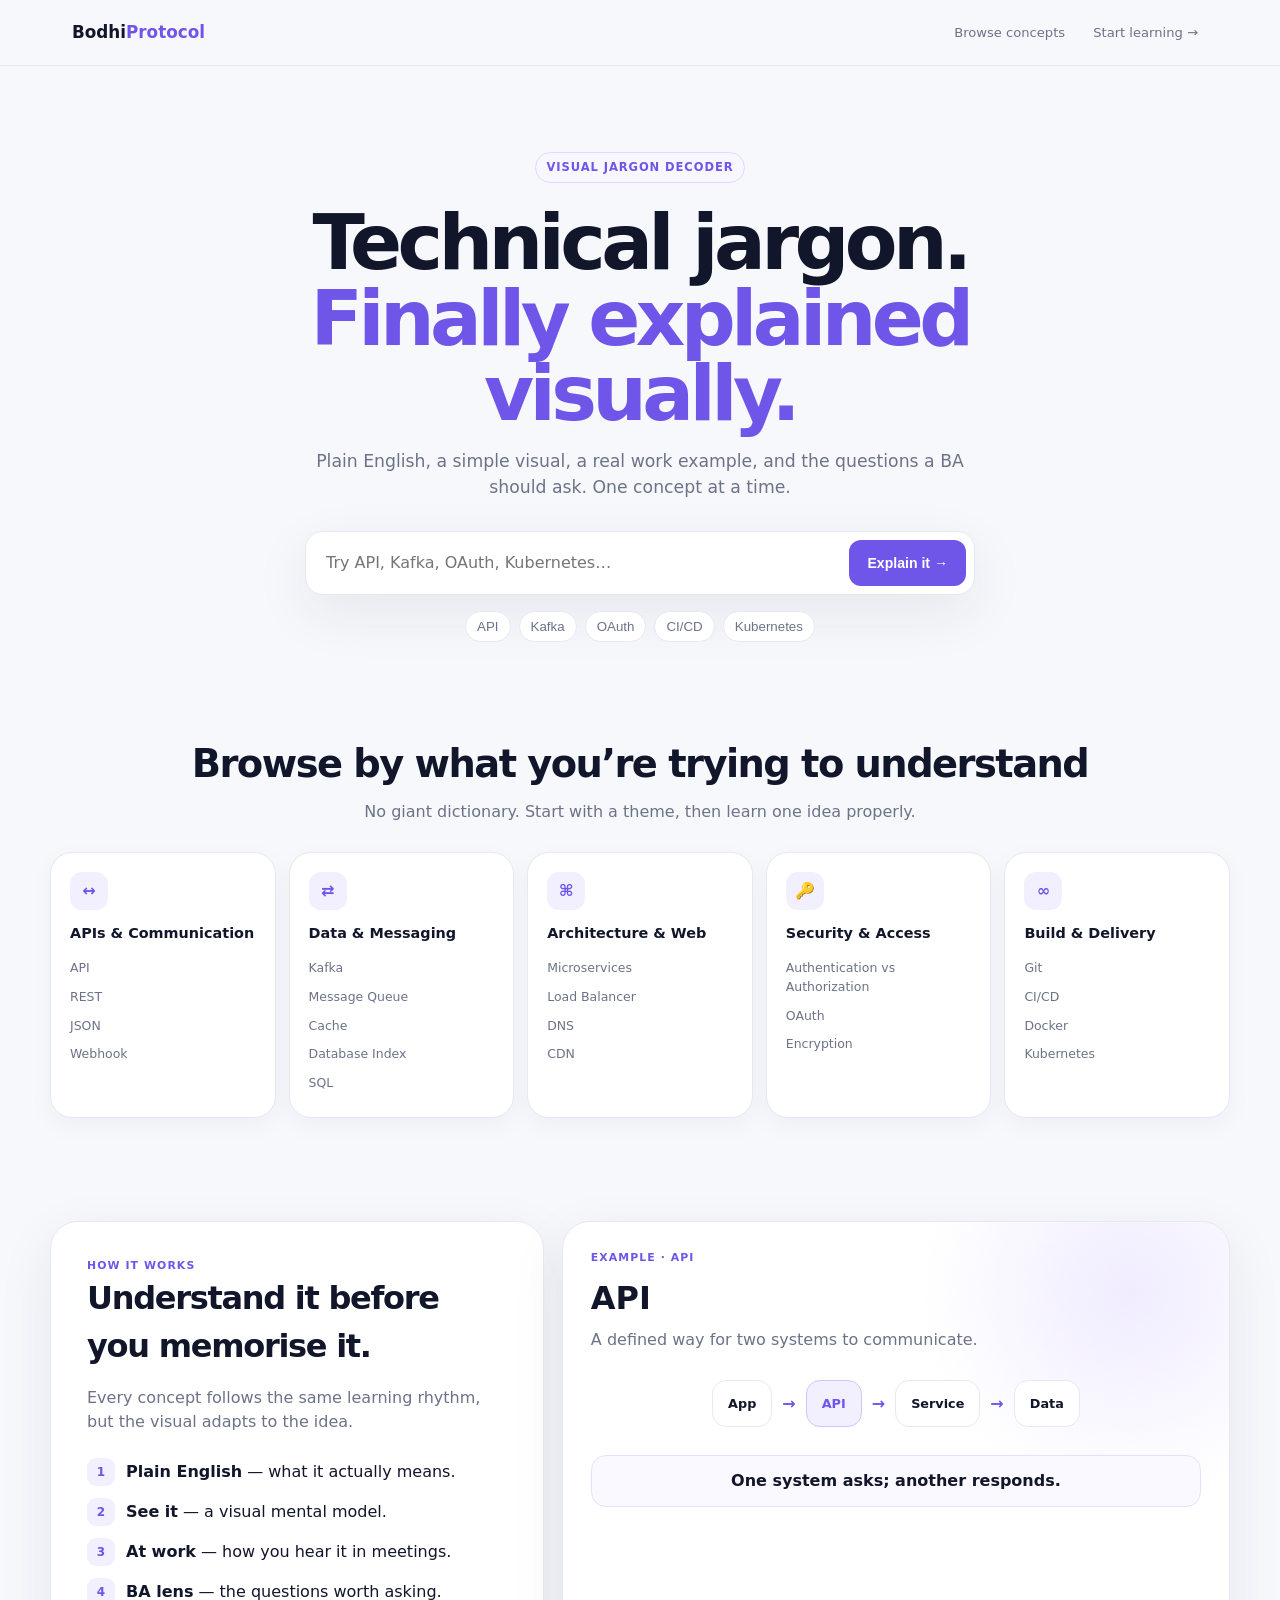
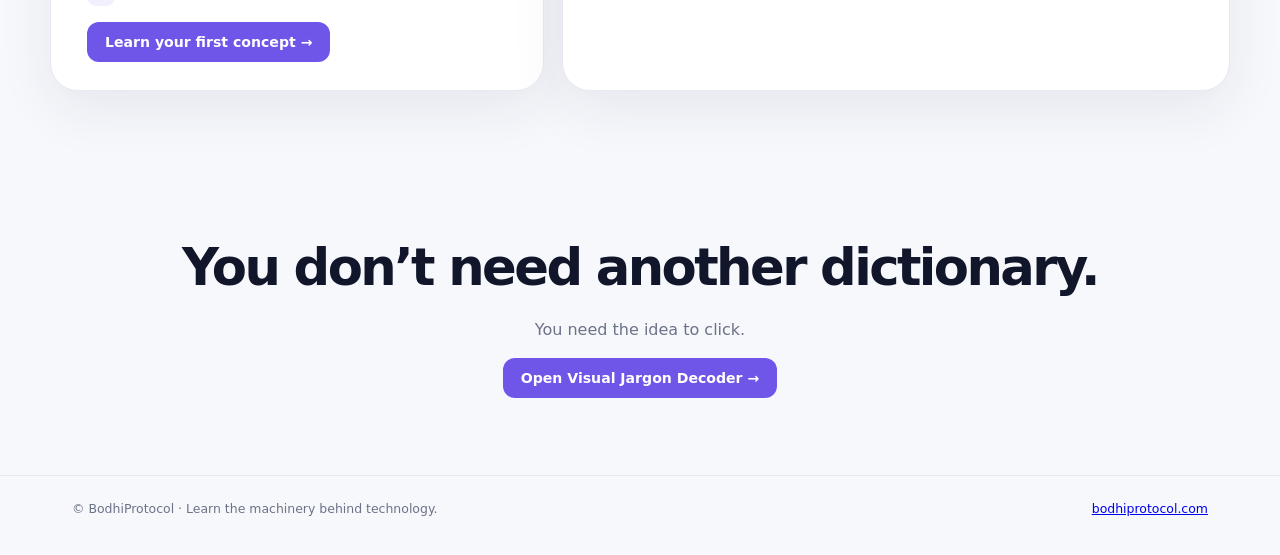
==== commit ba15076b: "Build visual Jargon Decoder landing experience" ====
--- a/index.html
+++ b/index.html
@@ -1,703 +1 @@
-<!DOCTYPE html>
-<html lang="en">
-<head>
-<meta charset="UTF-8">
-<meta name="viewport" content="width=device-width, initial-scale=1.0">
-<title>Technical Jargon Decoder · BodhiProtocol</title>
-<meta name="description" content="Understand 116+ technical terms in plain English — software, cloud, databases, data warehousing, architecture, testing and agile — each with a plain-English definition, a 'think of it like' analogy, and why it matters for a business analyst or tester.">
-<meta name="theme-color" content="#7C5CFC">
-<link rel="icon" href="data:image/svg+xml,<svg xmlns=%22http://www.w3.org/2000/svg%22 viewBox=%220 0 100 100%22><rect width=%22100%22 height=%22100%22 rx=%2222%22 fill=%22%237C5CFC%22/><text x=%2250%22 y=%2268%22 font-size=%2258%22 text-anchor=%22middle%22 fill=%22white%22 font-family=%22Georgia,serif%22>T</text></svg>">
-<meta property="og:type" content="website">
-<meta property="og:title" content="Technical Jargon Decoder · BodhiProtocol">
-<meta property="og:description" content="Understand 116+ technical terms in plain English — with a real-world analogy and a note on why each one matters for a BA or tester.">
-<meta property="og:url" content="https://bodhiprotocol.github.io/technical-jargon-decoder/">
-<meta name="twitter:card" content="summary">
-<meta name="twitter:title" content="Technical Jargon Decoder · BodhiProtocol">
-<meta name="twitter:description" content="Understand 116+ technical terms in plain English — with a real-world analogy and a note on why each one matters for a BA or tester.">
-<link rel="preconnect" href="https://fonts.googleapis.com">
-<link href="https://fonts.googleapis.com/css2?family=Inter:wght@400;500;600;700;800&family=IBM+Plex+Mono:wght@400;500&display=swap" rel="stylesheet">
-<style>
-:root{
-  --bg:#F6F7FB;
-  --card:#FFFFFF;
-  --card-2:#FBFAFF;
-  --border:#E8E9F3;
-  --border-strong:#DADCEC;
-  --text:#191C2B;
-  --muted:#6B7085;
-  --faint:#9AA0B4;
-  --accent:#7C5CFC;
-  --accent-ink:#5B3FD1;
-  --accent-soft:#EFECFE;
-  --accent-2:#EC4899;
-  --shadow:0 1px 2px rgba(20,20,50,.04), 0 8px 24px rgba(30,25,80,.06);
-  --shadow-hover:0 2px 6px rgba(20,20,50,.06), 0 16px 40px rgba(30,25,80,.12);
-  --on-accent:#FFFFFF;
-}
-html.dark{
-  --bg:#120E1F;
-  --card:#1D1731;
-  --card-2:#241C3D;
-  --border:rgba(157,123,234,.18);
-  --border-strong:rgba(157,123,234,.32);
-  --text:#EDE9F7;
-  --muted:#9A93B4;
-  --faint:#6F6890;
-  --accent:#9D7BEA;
-  --accent-ink:#C9B8F5;
-  --accent-soft:#2A2145;
-  --accent-2:#F472B6;
-  --shadow:0 1px 2px rgba(0,0,0,.3), 0 8px 24px rgba(0,0,0,.3);
-  --shadow-hover:0 2px 6px rgba(0,0,0,.4), 0 16px 40px rgba(0,0,0,.45);
-  --on-accent:#160F26;
-}
-*{margin:0;padding:0;box-sizing:border-box}
-@media (prefers-reduced-motion: reduce){
-  *,*::before,*::after{animation:none!important;transition:none!important;scroll-behavior:auto!important}
-}
-html{scroll-behavior:smooth}
-body{
-  background:var(--bg);color:var(--text);
-  font-family:'Inter',system-ui,sans-serif;line-height:1.6;
-  -webkit-font-smoothing:antialiased;
-}
-.wrap{max-width:1120px;margin:0 auto;padding:0 24px}
-a{color:inherit}
-
-/* ---------- top nav ---------- */
-.nav{
-  position:sticky;top:0;z-index:50;
-  background:color-mix(in srgb, var(--bg) 86%, transparent);
-  backdrop-filter:saturate(140%) blur(10px);
-  border-bottom:1px solid var(--border);
-}
-.nav-inner{display:flex;align-items:center;justify-content:space-between;height:64px}
-.logo{display:flex;align-items:center;gap:10px;font-weight:700;letter-spacing:-.01em;font-size:1.02rem;text-decoration:none}
-.logo .mark{
-  width:30px;height:30px;border-radius:9px;flex-shrink:0;
-  background:linear-gradient(135deg,var(--accent),var(--accent-2));
-  display:grid;place-items:center;color:#fff;
-}
-.logo .mark svg{width:17px;height:17px}
-.logo b{color:var(--accent)}
-.nav-right{display:flex;align-items:center;gap:6px}
-.nav-link{
-  font-size:.9rem;font-weight:500;color:var(--muted);text-decoration:none;
-  padding:8px 12px;border-radius:9px;transition:all .18s ease;display:inline-flex;align-items:center;gap:6px;
-}
-.nav-link:hover{color:var(--text);background:var(--card)}
-.nav-link svg{width:14px;height:14px;opacity:.7}
-.nav-search{
-  display:inline-flex;align-items:center;gap:8px;cursor:pointer;
-  background:var(--card);border:1px solid var(--border);border-radius:10px;
-  padding:7px 10px 7px 12px;color:var(--faint);font-size:.86rem;transition:all .18s ease;
-}
-.nav-search:hover{border-color:var(--border-strong);color:var(--muted)}
-.nav-search svg{width:14px;height:14px}
-.kbd{
-  font-family:'IBM Plex Mono',monospace;font-size:.68rem;font-weight:500;
-  background:var(--bg);border:1px solid var(--border);border-radius:5px;
-  padding:2px 6px;color:var(--muted);
-}
-.icon-btn{
-  width:38px;height:38px;border-radius:10px;border:1px solid var(--border);
-  background:var(--card);color:var(--muted);cursor:pointer;display:grid;place-items:center;
-  transition:all .18s ease;
-}
-.icon-btn:hover{color:var(--text);border-color:var(--border-strong)}
-.icon-btn svg{width:17px;height:17px}
-.icon-btn:focus-visible,.nav-search:focus-visible,.nav-link:focus-visible{outline:2px solid var(--accent);outline-offset:2px}
-
-/* ---------- hero ---------- */
-.hero{text-align:center;padding:60px 0 30px}
-.eyebrow{
-  font-family:'IBM Plex Mono',monospace;font-size:.72rem;font-weight:500;
-  letter-spacing:.28em;text-transform:uppercase;color:var(--accent);margin-bottom:20px;
-}
-.hero h1{
-  font-size:clamp(2.1rem,5.4vw,3.6rem);font-weight:800;line-height:1.08;
-  letter-spacing:-.025em;
-}
-.hero h1 .grad{
-  background:linear-gradient(100deg,var(--accent),var(--accent-2));
-  -webkit-background-clip:text;background-clip:text;color:transparent;
-}
-.hero p{margin:18px auto 0;max-width:540px;color:var(--muted);font-size:1.05rem}
-
-/* ---------- search ---------- */
-.search-zone{padding:14px 0 6px}
-.search-bar{
-  position:relative;max-width:640px;margin:0 auto;
-}
-.search-bar .sicon{
-  position:absolute;left:20px;top:50%;transform:translateY(-50%);
-  width:19px;height:19px;color:var(--faint);pointer-events:none;
-}
-.search-bar input{
-  width:100%;background:var(--card);border:1.5px solid var(--border);
-  border-radius:14px;padding:16px 58px 16px 50px;color:var(--text);
-  font-family:'Inter',sans-serif;font-size:1.02rem;outline:none;
-  box-shadow:var(--shadow);transition:border-color .2s ease, box-shadow .2s ease;
-}
-.search-bar input::placeholder{color:var(--faint)}
-.search-bar input:focus{border-color:var(--accent);box-shadow:0 0 0 4px var(--accent-soft)}
-.search-bar .kbd{position:absolute;right:16px;top:50%;transform:translateY(-50%)}
-
-.popular{margin-top:16px;display:flex;flex-wrap:wrap;gap:8px;justify-content:center;align-items:center}
-.popular .plabel{font-size:.82rem;color:var(--faint);margin-right:2px}
-.pchip{
-  background:var(--card);border:1px solid var(--border);border-radius:999px;
-  padding:5px 13px;font-size:.8rem;font-weight:500;color:var(--muted);cursor:pointer;
-  font-family:'Inter',sans-serif;transition:all .18s ease;
-}
-.pchip:hover{border-color:var(--accent);color:var(--accent);background:var(--accent-soft)}
-.pchip.dice{color:var(--accent);border-color:var(--accent-soft);background:var(--accent-soft)}
-.pchip:focus-visible{outline:2px solid var(--accent);outline-offset:2px}
-
-/* ---------- category tabs ---------- */
-.tabs{display:flex;flex-wrap:wrap;gap:8px;justify-content:center;padding:30px 0 6px}
-.tab{
-  display:inline-flex;align-items:center;gap:8px;
-  background:var(--card);border:1px solid var(--border);border-radius:11px;
-  padding:9px 15px;font-size:.86rem;font-weight:500;color:var(--muted);cursor:pointer;
-  font-family:'Inter',sans-serif;transition:all .18s ease;
-}
-.tab svg{width:15px;height:15px;opacity:.8}
-.tab:hover{border-color:var(--border-strong);color:var(--text)}
-.tab.active{background:var(--accent);border-color:var(--accent);color:var(--on-accent);box-shadow:0 6px 16px -6px var(--accent)}
-.tab.active svg{opacity:1}
-.tab:focus-visible{outline:2px solid var(--accent);outline-offset:2px}
-
-.resultline{
-  text-align:center;padding:22px 0 6px;
-  font-family:'IBM Plex Mono',monospace;font-size:.72rem;letter-spacing:.14em;
-  text-transform:uppercase;color:var(--faint);
-}
-.resultline b{color:var(--accent);font-weight:500}
-
-/* ---------- grid & cards ---------- */
-.grid{
-  display:grid;grid-template-columns:repeat(3,1fr);gap:20px;
-  padding:16px 0 50px;align-items:start;
-}
-.card{
-  background:var(--card);border:1px solid var(--border);border-radius:18px;
-  padding:22px;box-shadow:var(--shadow);transition:border-color .2s ease, box-shadow .2s ease, transform .2s ease;
-  display:flex;flex-direction:column;
-}
-.card:hover{border-color:var(--border-strong);box-shadow:var(--shadow-hover);transform:translateY(-2px)}
-.chead{display:flex;align-items:flex-start;gap:13px;margin-bottom:18px}
-.cico{
-  width:42px;height:42px;border-radius:12px;flex-shrink:0;display:grid;place-items:center;
-}
-.cico svg{width:21px;height:21px}
-.ctitles{flex:1;min-width:0}
-.ctitles h3{font-size:1.08rem;font-weight:700;letter-spacing:-.01em;line-height:1.25}
-.ctitles .full{font-size:.82rem;color:var(--muted);margin-top:2px}
-.bookmark{
-  flex-shrink:0;width:32px;height:32px;border-radius:8px;border:none;background:none;
-  color:var(--faint);cursor:pointer;display:grid;place-items:center;transition:all .18s ease;
-}
-.bookmark:hover{background:var(--accent-soft);color:var(--accent)}
-.bookmark svg{width:17px;height:17px}
-.bookmark.saved{color:var(--accent)}
-.bookmark.saved svg{fill:currentColor}
-.bookmark:focus-visible{outline:2px solid var(--accent);outline-offset:1px}
-
-.sec{margin-bottom:15px}
-.sec:last-of-type{margin-bottom:0}
-.slabel{
-  display:flex;align-items:center;gap:6px;
-  font-size:.7rem;font-weight:600;letter-spacing:.04em;text-transform:uppercase;
-  color:var(--accent-ink);margin-bottom:5px;
-}
-.slabel svg{width:13px;height:13px}
-.stext{font-size:.9rem;color:var(--text);line-height:1.5}
-.sec.analogy .stext{color:var(--muted);font-style:italic}
-
-.related-tags{display:flex;flex-wrap:wrap;gap:6px;margin-top:2px}
-.rtag{
-  background:var(--card-2);border:1px solid var(--border);border-radius:7px;
-  padding:3px 9px;font-size:.75rem;font-weight:500;color:var(--muted);cursor:pointer;
-  font-family:'Inter',sans-serif;transition:all .16s ease;
-}
-.rtag:hover{border-color:var(--accent);color:var(--accent);background:var(--accent-soft)}
-.rtag:focus-visible{outline:2px solid var(--accent);outline-offset:1px}
-
-.details{
-  display:none;margin-top:4px;padding:13px 14px;border-radius:11px;
-  background:var(--card-2);border:1px solid var(--border);
-  font-size:.86rem;color:var(--muted);line-height:1.5;
-}
-.card.open .details{display:block}
-
-.cfoot{
-  display:flex;align-items:center;justify-content:space-between;
-  margin-top:18px;padding-top:14px;border-top:1px solid var(--border);
-}
-.detail-toggle{
-  background:none;border:none;cursor:pointer;font-family:'Inter',sans-serif;
-  font-size:.84rem;font-weight:600;color:var(--accent);display:inline-flex;align-items:center;gap:5px;
-  padding:0;transition:gap .18s ease;
-}
-.detail-toggle:hover{gap:8px}
-.detail-toggle svg{width:14px;height:14px;transition:transform .2s ease}
-.card.open .detail-toggle svg{transform:rotate(90deg)}
-.detail-toggle:focus-visible{outline:2px solid var(--accent);outline-offset:2px;border-radius:4px}
-.copy-link{
-  background:none;border:none;cursor:pointer;font-family:'Inter',sans-serif;
-  font-size:.82rem;font-weight:500;color:var(--faint);display:inline-flex;align-items:center;gap:5px;
-  padding:0;transition:color .18s ease;
-}
-.copy-link:hover{color:var(--muted)}
-.copy-link svg{width:14px;height:14px}
-.copy-link.copied{color:var(--accent)}
-.copy-link:focus-visible{outline:2px solid var(--accent);outline-offset:2px;border-radius:4px}
-
-.empty{grid-column:1/-1;text-align:center;padding:70px 20px;color:var(--muted)}
-.empty .big{font-size:1.3rem;font-weight:700;color:var(--text);margin-bottom:8px}
-
-/* ---------- footer ---------- */
-footer{border-top:1px solid var(--border);background:var(--card);padding:40px 0}
-.foot-top{display:flex;flex-wrap:wrap;gap:24px;justify-content:space-between;align-items:flex-start;margin-bottom:28px}
-.foot-brand{max-width:320px}
-.foot-brand .logo{margin-bottom:10px}
-.foot-brand p{font-size:.88rem;color:var(--muted)}
-.foot-links{font-size:.82rem;color:var(--faint);line-height:2;text-align:right}
-.foot-links .rt{font-family:'IBM Plex Mono',monospace;font-size:.66rem;letter-spacing:.14em;text-transform:uppercase;margin-bottom:6px;color:var(--faint)}
-.foot-links a{color:var(--accent);text-decoration:none}
-.foot-links a:hover{color:var(--accent-2)}
-.foot-bottom{
-  display:flex;flex-wrap:wrap;gap:12px;justify-content:space-between;align-items:center;
-  padding-top:22px;border-top:1px solid var(--border);
-  font-family:'IBM Plex Mono',monospace;font-size:.72rem;letter-spacing:.08em;color:var(--faint);
-}
-.foot-bottom a{color:var(--accent);text-decoration:none}
-
-@media (max-width:900px){
-  .grid{grid-template-columns:repeat(2,1fr)}
-  .nav-link.hide-sm{display:none}
-}
-@media (max-width:600px){
-  .grid{grid-template-columns:1fr}
-  .nav-search .stext-sm{display:none}
-  .foot-top{flex-direction:column}
-  .foot-links{text-align:left}
-  .hero{padding:40px 0 20px}
-}
-</style>
-</head>
-<body>
-
-<nav class="nav">
-  <div class="wrap nav-inner">
-    <a class="logo" href="#top">
-      <span class="mark"><svg viewBox="0 0 24 24" fill="none" stroke="currentColor" stroke-width="2.4" stroke-linecap="round" stroke-linejoin="round"><path d="M8 6l-5 6 5 6M16 6l5 6-5 6"/></svg></span>
-      Bodhi<b>Protocol</b>
-    </a>
-    <div class="nav-right">
-      <button class="nav-search" id="navSearch" type="button" aria-label="Search">
-        <svg viewBox="0 0 24 24" fill="none" stroke="currentColor" stroke-width="2" stroke-linecap="round"><circle cx="11" cy="11" r="7"/><path d="M21 21l-4-4"/></svg>
-        <span class="stext-sm">Search</span><span class="kbd">⌘K</span>
-      </button>
-      <a class="nav-link hide-sm" href="#tabs">Categories</a>
-      <a class="nav-link hide-sm" href="https://github.com/BodhiProtocol/technical-jargon-decoder" target="_blank" rel="noopener">About</a>
-      <a class="nav-link" href="https://github.com/BodhiProtocol/technical-jargon-decoder" target="_blank" rel="noopener">GitHub
-        <svg viewBox="0 0 24 24" fill="none" stroke="currentColor" stroke-width="2" stroke-linecap="round" stroke-linejoin="round"><path d="M7 17L17 7M9 7h8v8"/></svg>
-      </a>
-      <button class="icon-btn" id="themeBtn" type="button" aria-label="Toggle theme"></button>
-    </div>
-  </div>
-</nav>
-
-<span id="top"></span>
-<header class="hero wrap">
-  <div class="eyebrow">Technical Jargon Decoder</div>
-  <h1>Understand technical terms<br>in <span class="grad">plain English.</span></h1>
-  <p>Search 116+ concepts across software, cloud, databases, architecture, testing and agile. Learn faster. Remember longer.</p>
-</header>
-
-<section class="search-zone wrap">
-  <div class="search-bar">
-    <svg class="sicon" viewBox="0 0 24 24" fill="none" stroke="currentColor" stroke-width="2" stroke-linecap="round"><circle cx="11" cy="11" r="7"/><path d="M21 21l-4-4"/></svg>
-    <input id="q" type="text" placeholder="Search API, SQL, star schema, regression testing…" aria-label="Search technical terms" autocomplete="off">
-    <span class="kbd">⌘K</span>
-  </div>
-  <div class="popular" id="popular">
-    <span class="plabel">Popular:</span>
-  </div>
-</section>
-
-<section class="wrap">
-  <span id="tabs"></span>
-  <div class="tabs" id="tabsRow" role="group" aria-label="Filter by category"></div>
-  <div class="resultline" id="count"></div>
-  <div class="grid" id="grid" aria-live="polite"></div>
-</section>
-
-<footer>
-  <div class="wrap">
-    <div class="foot-top">
-      <div class="foot-brand">
-        <a class="logo" href="#top">
-          <span class="mark"><svg viewBox="0 0 24 24" fill="none" stroke="currentColor" stroke-width="2.4" stroke-linecap="round" stroke-linejoin="round"><path d="M8 6l-5 6 5 6M16 6l5 6-5 6"/></svg></span>
-          Bodhi<b>Protocol</b>
-        </a>
-        <p>Making complex terms simple, one concept at a time. Built by a business analyst who builds.</p>
-      </div>
-      <div class="foot-links">
-        <div class="rt">Part of the BodhiProtocol toolkit</div>
-        <a href="https://bodhiprotocol.github.io/jargon-decoder/">Capital Markets Jargon Decoder</a><br>
-        <a href="https://bodhiprotocol.github.io/trade-lifecycle-explorer/">Trade Lifecycle Explorer</a><br>
-        <a href="https://bodhiprotocol.github.io/capital-markets-blueprint-explorer/">Capital Markets Blueprint Explorer</a><br>
-        <a href="https://bodhiprotocol.github.io/llm-wiki/">LLM Wiki</a><br>
-        <a href="https://bodhiprotocol.github.io/layering-spoofing-order-book/">Layering &amp; Spoofing Order Book</a>
-      </div>
-    </div>
-    <div class="foot-bottom">
-      <span>Open source · MIT License</span>
-      <span><a href="https://github.com/BodhiProtocol" target="_blank" rel="noopener">github.com/BodhiProtocol</a></span>
-    </div>
-  </div>
-</footer>
-
-<script>
-/* ---------- category metadata ---------- */
-const CATS = ["Software & Dev","Cloud & Infrastructure","Databases","Testing & QA","Architecture","Agile & Delivery"];
-const CAT_SHORT = ["Software","Cloud","Database","Testing","Architecture","Agile"];
-const CAT_COLOR = ["#6366F1","#0EA5E9","#8B5CF6","#F43F5E","#14B8A6","#10B981"];
-const CAT_ICON = [
-  '<path d="M8 6l-5 6 5 6M16 6l5 6-5 6"/>',
-  '<path d="M6 16a4 4 0 0 1 .5-8 5.5 5.5 0 0 1 10.6 1.6A3.4 3.4 0 0 1 18 16z"/>',
-  '<ellipse cx="12" cy="5" rx="8" ry="3"/><path d="M4 5v14c0 1.7 3.6 3 8 3s8-1.3 8-3V5"/><path d="M4 12c0 1.7 3.6 3 8 3s8-1.3 8-3"/>',
-  '<path d="M9 3h6M10 3v6l-5.5 9.5A2 2 0 0 0 6.2 21h11.6a2 2 0 0 0 1.7-3.5L14 9V3"/>',
-  '<circle cx="6" cy="18" r="2.6"/><circle cx="18" cy="18" r="2.6"/><circle cx="12" cy="5" r="2.6"/><path d="M12 7.6v3M10 15.6l1.4-2.6M14 15.6l-1.4-2.6"/>',
-  '<path d="M20.5 12a8.5 8.5 0 1 1-2.6-6.1M20.5 4v5h-5"/>'
-];
-
-/* section icons */
-const IC_PLAIN = '<svg viewBox="0 0 24 24" fill="none" stroke="currentColor" stroke-width="2" stroke-linecap="round" stroke-linejoin="round"><path d="M9 18h6M10 21h4M12 3a6 6 0 0 0-4 10.5c.6.6 1 1.3 1 2.5h6c0-1.2.4-1.9 1-2.5A6 6 0 0 0 12 3z"/></svg>';
-const IC_THINK = '<svg viewBox="0 0 24 24" fill="none" stroke="currentColor" stroke-width="2" stroke-linecap="round" stroke-linejoin="round"><path d="M21 12a8 8 0 0 1-8 8H4l2.5-2.5A8 8 0 1 1 21 12z"/></svg>';
-const IC_WHY = '<svg viewBox="0 0 24 24" fill="none" stroke="currentColor" stroke-width="2" stroke-linecap="round" stroke-linejoin="round"><circle cx="12" cy="12" r="9"/><circle cx="12" cy="12" r="5"/><circle cx="12" cy="12" r="1"/></svg>';
-const IC_REL = '<svg viewBox="0 0 24 24" fill="none" stroke="currentColor" stroke-width="2" stroke-linecap="round" stroke-linejoin="round"><path d="M9 12h6M10.5 8H8a4 4 0 0 0 0 8h2.5M13.5 8H16a4 4 0 0 1 0 8h-2.5"/></svg>';
-const IC_BOOK = '<svg viewBox="0 0 24 24" fill="none" stroke="currentColor" stroke-width="2" stroke-linecap="round" stroke-linejoin="round"><path d="M6 3h12a1 1 0 0 1 1 1v17l-7-4-7 4V4a1 1 0 0 1 1-1z"/></svg>';
-const IC_CHEV = '<svg viewBox="0 0 24 24" fill="none" stroke="currentColor" stroke-width="2.2" stroke-linecap="round" stroke-linejoin="round"><path d="M9 6l6 6-6 6"/></svg>';
-const IC_COPY = '<svg viewBox="0 0 24 24" fill="none" stroke="currentColor" stroke-width="2" stroke-linecap="round" stroke-linejoin="round"><path d="M10 13a5 5 0 0 0 7 0l2-2a5 5 0 0 0-7-7l-1 1M14 11a5 5 0 0 0-7 0l-2 2a5 5 0 0 0 7 7l1-1"/></svg>';
-
-/* ---------- data (c: 0=Software 1=Cloud 2=Databases 3=Testing 4=Architecture 5=Agile) ---------- */
-const ITEMS = [
-{t:"API",full:"Application Programming Interface",c:0,p:"A defined way for two pieces of software to talk to each other, without either needing to know how the other works inside.",a:"A restaurant menu — you order by name without walking into the kitchen.",m:"Think of it as a restaurant menu — you order by name, not by walking into the kitchen. Systems expose an API so other systems (or other teams) can request data or trigger actions in a controlled, documented way.",w:"When someone says \"we'll just integrate via API,\" they mean two systems will exchange data through a defined contract — not that someone will manually copy data between them. That contract is usually what you're documenting in requirements.",rel:["API Gateway","API Integration","SDK","API Testing"]},
-{t:"Database",full:"Where an application's data actually lives",c:0,p:"An organized system for storing data so it can be reliably saved, retrieved, and updated by an application.",a:"A filing cabinet the whole application shares.",m:"Nearly every application has one sitting behind it — user accounts, transactions, content — all living in a database, kept separate from the application code that reads and writes to it.",w:"When behavior changes but \"the data still looks wrong,\" the database (not the code) is usually where to look first — they're separate things that can each be right or wrong independently.",rel:["Database (SQL vs. NoSQL)","Query","Primary Key","Backup & Restore"]},
-{t:"Function",full:"A reusable, named block of code",c:0,p:"A named, reusable block of code that performs one specific task, which other code can call whenever it needs that task done.",a:"A recipe you follow any time, instead of reinventing the dish each meal.",m:"Instead of rewriting the same logic everywhere it's needed, a developer writes it once as a function and calls it by name from anywhere — write once, use many times.",w:"Explains why fixing a bug \"in one place\" can fix it everywhere it shows up — if many parts of the product call the same function, one fix ripples through all of them at once.",rel:["Library","Refactoring","Unit Testing","Algorithm"]},
-{t:"Repository (Repo)",full:"Where a project's code and history live",c:0,p:"The folder where all of a project's code lives, plus its full history of changes.",a:"A shared workshop that records every change anyone ever makes.",m:"Hosted on platforms like GitHub or GitLab. Every saved change (a \"commit\") is kept forever, so nothing is ever truly lost — you can always go back.",w:"If a developer says \"it's in the repo,\" they mean the source of truth for the code, not a shared drive or a ticket. Requirements and specs usually live somewhere else.",rel:["Git / Version Control","Branch","Pull Request (PR)","CI/CD"]},
-{t:"Git / Version Control",full:"Tracking every change to a codebase",c:0,p:"The system that tracks every change ever made to a codebase, by whom, and why.",a:"An unlimited undo history for an entire team's work.",m:"Lets multiple developers work on the same code simultaneously without overwriting each other, and lets any change be undone.",w:"Explains why developers rarely fear \"breaking\" something — almost everything is recoverable. It's also why you can ask \"when did this change and why\" and actually get an answer.",rel:["Repository (Repo)","Branch","Pull Request (PR)","Deployment / Release"]},
-{t:"Branch",full:"An isolated copy of the codebase",c:0,p:"A parallel, isolated copy of the codebase where someone can work without affecting the main version.",a:"A photocopy of the manuscript you can scribble on without touching the original.",m:"Developers create a branch per feature or fix, then merge it back into the main branch (often called \"main\") once it's reviewed and tested.",w:"If a feature is \"on a branch,\" it exists but isn't live yet — useful to know when you're asked to test something that isn't in the production environment.",rel:["Git / Version Control","Pull Request (PR)","Repository (Repo)","Environment (Dev/Staging/Prod)"]},
-{t:"Pull Request (PR)",full:"A request to merge reviewed code",c:0,p:"A formal request to merge one branch's changes into the main codebase, opened for teammates to review first.",a:"Submitting an edit for peer review before it enters the official document.",m:"Nothing gets merged silently — a PR is where other developers comment, request changes, or approve before the code becomes official.",w:"This is the checkpoint where code gets reviewed — if you're tracking whether a fix is \"done,\" merged (not just written) is the real finish line.",rel:["Branch","Git / Version Control","CI/CD","Regression"]},
-{t:"CI/CD",full:"Continuous Integration / Continuous Deployment",c:0,p:"Automated pipelines that test and ship code every time it changes, instead of a person manually doing it.",a:"A conveyor belt that tests and ships every change automatically.",m:"CI automatically runs tests on new code; CD automatically pushes code that passes into staging or production. Together they mean releases can happen daily instead of once a quarter.",w:"Explains why some teams can ship a fix same-day while others need a multi-week release cycle — it's the pipeline, not developer speed.",rel:["Deployment / Release","Regression Testing","Environment (Dev/Staging/Prod)","Pull Request (PR)"]},
-{t:"Framework vs. Library",full:"Who's in control of your code",c:0,p:"A library is a tool you call when you need it; a framework is a structure that calls your code, on its terms.",a:"A library is a rented tool; a framework is the pre-built house you move into.",m:"Using a library is like hiring a contractor for one job. Using a framework is like moving into a pre-built house — you work within its walls.",w:"Explains why \"switching frameworks\" is a much bigger, riskier undertaking than \"swapping a library\" — it's a foundational decision, not a swap.",rel:["Library","Package / Dependency","SDK","Refactoring"]},
-{t:"Library",full:"Pre-written code you plug into your project",c:0,p:"A collection of pre-written, reusable code that a developer pulls into their own project instead of writing that functionality from scratch.",a:"Pre-made ingredients you buy instead of cooking every component from scratch.",m:"Examples: a library for formatting dates, one for drawing charts, one for talking to a payment processor. Almost no application is written 100% from scratch — most of it is libraries, glued together by code the team actually wrote.",w:"Explains why a \"simple\" feature can sometimes ship in a day — if a trusted library already does most of the work, the team isn't building it, just wiring it in.",rel:["Framework vs. Library","Package / Dependency","SDK","Function"]},
-{t:"Package / Dependency",full:"A library your project relies on",c:0,p:"A package is a library published for others to install; once your project uses one, it becomes a \"dependency\" — something your code now relies on to run.",a:"An ingredient your recipe now depends on — if it changes, your dish might too.",m:"Installed and tracked via a package manager (npm for JavaScript, pip for Python, NuGet for .NET). A project can easily have hundreds of dependencies, most of them indirect — libraries that other libraries depend on.",w:"When engineering says a delay is caused by \"updating dependencies,\" they mean updating these external packages — often necessary for security fixes, but risky since an update can subtly change behavior elsewhere.",rel:["Library","SDK","Technical Debt","Framework vs. Library"]},
-{t:"SDK",full:"Software Development Kit",c:0,p:"A bundled kit of libraries, tools, and documentation a platform provides to help developers build on top of it.",a:"A branded starter kit with all the parts and instructions to build on a platform.",m:"Broader than a single library — an SDK (e.g. a payments SDK, a maps SDK) typically includes everything needed to integrate with that specific platform: code, sample projects, and reference docs.",w:"If a vendor says \"just use our SDK,\" they mean integration will lean on their pre-built toolkit rather than your team building the connection from raw API calls alone — usually faster, but ties you to how that SDK works.",rel:["Library","Package / Dependency","API","API Integration"]},
-{t:"Technical Debt",full:"Shortcuts that cost more later",c:0,p:"Shortcuts taken to ship faster now, at the cost of extra work required later.",a:"A credit card for speed — borrow time now, pay interest later.",m:"Like financial debt, it accrues \"interest\" — the longer it's left, the harder and riskier it becomes to fix, and it slows down every future change nearby.",w:"When engineering pushes back on a \"quick\" request, technical debt is often why — they're not being difficult, they're flagging a cost you can't see in the UI.",rel:["Refactoring","Legacy System","Bug vs. Feature vs. Enhancement","Package / Dependency"]},
-{t:"Refactoring",full:"Rewriting code without changing behavior",c:0,p:"Rewriting existing code to be cleaner or more maintainable, without changing what it actually does.",a:"Reorganizing the kitchen so cooking gets faster — the menu doesn't change.",m:"No new features, no visible change to the user — it's an investment in future speed, which makes it a hard thing to justify on a roadmap.",w:"If a sprint is spent \"refactoring,\" nothing will look different to stakeholders afterward — that's expected, not a failure to deliver.",rel:["Technical Debt","Regression","Function","Unit Testing"]},
-{t:"Regression",full:"Something that used to work, breaking again",c:0,p:"A bug where something that used to work breaks again, usually because of an unrelated change elsewhere.",a:"Fixing the sink and the shower suddenly stops working.",m:"The reason automated tests exist — to catch when fixing A accidentally breaks B.",w:"If a resolved issue reappears after an unrelated release, that's a regression — worth flagging specifically, since it usually points to a gap in test coverage.",rel:["Regression Testing","Bug vs. Feature vs. Enhancement","Test Coverage","Deployment / Release"]},
-{t:"Environment (Dev/Staging/Prod)",full:"Separate copies of a system, by stage",c:0,p:"Separate, identical-ish copies of a system used at different stages before real users see anything.",a:"A rehearsal stage, a dress rehearsal, and opening night.",m:"Dev is where developers experiment; Staging (or UAT) mirrors production for final testing; Production (\"prod\") is the real, live system users actually use.",w:"Critical distinction for testing — a bug you can't reproduce in \"prod\" might only exist in staging, or vice versa. Always confirm which environment a defect was found in.",rel:["Deployment / Release","UAT","CI/CD","Branch"]},
-{t:"Legacy System",full:"An older system still relied on",c:0,p:"An older system still in active use, often because it's too risky, costly, or poorly documented to replace.",a:"An old building everyone still uses but nobody has the original blueprints for.",m:"Not necessarily bad — often it's just old, undocumented, and nobody currently on the team fully understands every part of it.",w:"Explains why \"small\" change requests against legacy systems often get inflated estimates — the risk isn't the change, it's the unknowns around it.",rel:["Technical Debt","Data Migration","Monolith","Refactoring"]},
-{t:"Bug vs. Feature vs. Enhancement",full:"Three different reasons work gets requested",c:0,p:"A bug is something broken relative to spec; a feature is something new; an enhancement improves something that already works as intended.",a:"Broken vs. brand-new vs. nicer than before.",m:"The distinction matters for prioritization — bugs are usually treated as unplanned/urgent work, while features and enhancements compete for the same planned capacity.",w:"Miscategorizing a request (calling an enhancement a \"bug\" to jump the queue) is a common friction point between BAs and engineering — get the label right and the conversation gets easier.",rel:["Regression","Backlog","Acceptance Criteria","Defect Life Cycle"]},
-{t:"Deployment / Release",full:"Pushing code live vs. showing it to users",c:0,p:"The act of making a new version of software available — pushing code from built to live.",a:"Stocking the shelf (deploy) vs. unlocking the front door (release).",m:"Not the same as \"done\" — code can be deployed to an environment without being visible to real users yet, depending on release strategy.",w:"When you ask \"is it live,\" you're really asking about release, not deployment — the two can happen at different times.",rel:["CI/CD","Environment (Dev/Staging/Prod)","UAT","Git / Version Control"]},
-
-{t:"Cloud Computing",full:"Running software on someone else's servers",c:1,p:"Running software and storing data on someone else's servers, accessed over the internet, instead of your own local hardware.",a:"Renting electricity from the grid instead of running your own generator.",m:"Major providers: AWS, Microsoft Azure, Google Cloud. You pay for what you use, and capacity can grow or shrink on demand.",w:"Explains why IT can spin up new infrastructure in minutes instead of ordering physical servers — \"the cloud\" is really just someone else's data center, rented flexibly.",rel:["SaaS / PaaS / IaaS","Server","Serverless","Scalability"]},
-{t:"SaaS / PaaS / IaaS",full:"How much of the stack a vendor manages",c:1,p:"Three levels of how much of the technology stack a cloud provider manages for you.",a:"Dining out, renting a kitchen, or buying raw land to build on.",m:"SaaS (Software as a Service) — you just use the app, like Salesforce. PaaS (Platform as a Service) — you deploy your own code onto managed infrastructure. IaaS (Infrastructure as a Service) — you rent raw servers and manage everything yourself.",w:"Helps you scope vendor conversations correctly — a SaaS vendor owns far more responsibility (and risk) than an IaaS one.",rel:["Cloud Computing","Server","Serverless","Uptime / SLA"]},
-{t:"Server",full:"A computer that answers requests",c:1,p:"A computer (physical or virtual) whose job is to respond to requests from other computers.",a:"A waiter that exists only to take and fill requests.",m:"Could be one physical machine in a data center, or a \"virtual\" slice of a much bigger machine shared with others — from the outside, they behave the same.",w:"When something is \"down,\" it usually means a server (or the service running on it) stopped responding — worth asking which one, since systems rarely share a single point of failure by design.",rel:["Cloud Computing","Load Balancer","Downtime / Outage","Container (Docker)"]},
-{t:"Container (Docker)",full:"A self-contained package that runs anywhere",c:1,p:"A lightweight, self-contained package of an application plus everything it needs to run, so it behaves identically anywhere.",a:"A shipping container — packed once, runs the same on any ship or truck.",m:"Solves the classic \"it works on my machine\" problem — the container carries its own environment with it, rather than depending on whatever's installed on the host.",w:"Explains why deployments have gotten more reliable in recent years — much of the \"it broke in production but not in testing\" class of bug has shrunk.",rel:["Kubernetes","Server","Environment (Dev/Staging/Prod)","Serverless"]},
-{t:"Kubernetes",full:"Automatically managing containers at scale",c:1,p:"A system that automatically manages, scales, and restarts containers across many servers.",a:"An air-traffic controller for hundreds of containers.",m:"If a container crashes, Kubernetes restarts it automatically. If traffic spikes, it can spin up more copies without a human intervening.",w:"You'll hear this name a lot in infrastructure conversations — it's the reason many outages self-heal in seconds rather than requiring a 3am page.",rel:["Container (Docker)","Scalability","Load Balancer","Serverless"]},
-{t:"Uptime / SLA",full:"Service Level Agreement",c:1,p:"Uptime is the percentage of time a system is actually available; an SLA is the contractual promise about what that percentage must be.",a:"A written promise for how often the lights stay on.",m:"\"99.9% uptime\" sounds high but still allows about 8.7 hours of downtime a year. \"Five nines\" (99.999%) allows only around 5 minutes.",w:"When negotiating with a vendor, the SLA percentage — and what penalty applies if they miss it — is often more important than the feature list.",rel:["Downtime / Outage","Scalability","Latency","Cloud Computing"]},
-{t:"Latency",full:"The delay before a response comes back",c:1,p:"The delay between a request being made and a response coming back.",a:"The lag between flipping the switch and the light actually coming on.",m:"Measured in milliseconds. Caused by physical distance, network congestion, or slow processing — often a mix of all three.",w:"If users report something \"feels slow\" rather than \"broken,\" that's usually a latency issue, not a functional bug — worth routing to infrastructure, not the feature team.",rel:["Performance / Load Testing","CDN","Uptime / SLA","Downtime / Outage"]},
-{t:"Downtime / Outage",full:"When a system is unavailable",c:1,p:"A period where a system is unavailable or not functioning as expected.",a:"The \"Sorry, we're closed\" sign going up unexpectedly.",m:"Can be planned (scheduled maintenance) or unplanned (a failure). Most mature teams run a \"postmortem\" after unplanned outages to document root cause.",w:"If you're gathering requirements around reliability, ask about historical outage frequency and cause — it tells you far more than an uptime percentage alone.",rel:["Uptime / SLA","Server","Replication","Backup & Restore"]},
-{t:"Firewall",full:"A filter for network traffic",c:1,p:"A security barrier that filters network traffic, allowing only approved connections in or out.",a:"A bouncer checking every connection at the door.",m:"Sits at the edge of a network (or around individual services) deciding, connection by connection, what's allowed through.",w:"Relevant when an integration \"can't connect\" — a firewall rule blocking the specific port or address is one of the most common culprits.",rel:["VPN","API Gateway","Authentication vs. Authorization","Encryption"]},
-{t:"VPN",full:"Virtual Private Network",c:1,p:"An encrypted tunnel that lets a device securely access a private network over the public internet.",a:"A private tunnel that makes your laptop act like it's inside the office.",m:"Makes a remote laptop behave, from the network's point of view, as if it were physically inside the office.",w:"Explains why some internal tools are only reachable \"on VPN\" — it's a deliberate access boundary, not a technical limitation to work around.",rel:["Firewall","Encryption","Authentication vs. Authorization","Server"]},
-{t:"CDN",full:"Content Delivery Network",c:1,p:"A network of servers spread across the world that cache and serve content from the location nearest the user.",a:"Local warehouses so every customer gets fast delivery.",m:"Instead of every request traveling to one central server, a CDN serves a cached copy from a nearby node — much faster, especially for images, video, and static files.",w:"Explains why a website can load fast for someone in Singapore and someone in London simultaneously, without one central server buckling under global traffic.",rel:["Latency","Server","Cloud Computing","Scalability"]},
-{t:"Authentication vs. Authorization",full:"Who you are vs. what you're allowed to do",c:1,p:"Authentication verifies who you are (logging in); authorization determines what you're allowed to do once you're in — which pages, data, or actions you can access.",a:"Showing your ID to get in vs. what your keycard actually unlocks inside.",m:"A classic mix-up: \"the login is broken\" (authentication) is a completely different problem from \"this user can see data they shouldn't\" (authorization) — they fail in different systems and need different fixes.",w:"When writing or testing access-control requirements, always specify both separately — \"only managers can approve requests\" is an authorization rule, entirely independent of how a manager logs in.",rel:["Role-Based Access Control (RBAC)","Encryption","Firewall","PII"]},
-{t:"Encryption",full:"Scrambling data so only authorized parties can read it",c:1,p:"Converting data into a scrambled form that's unreadable without the right key, protecting it from anyone who intercepts or steals it.",a:"A locked box only the key-holder can open.",m:"\"In transit\" encryption protects data while it's traveling over a network (like HTTPS); \"at rest\" encryption protects data while it's stored on disk. A system can have one without the other, which matters for compliance.",w:"When a requirement says \"sensitive data must be encrypted,\" always clarify whether that means in transit, at rest, or both — they're separate technical implementations, and \"encrypted\" alone is an incomplete requirement.",rel:["Authentication vs. Authorization","PII","VPN","Firewall"]},
-{t:"Role-Based Access Control (RBAC)",full:"Permissions assigned by role, not by person",c:1,p:"An access-control model where permissions are assigned to roles — Admin, Manager, Viewer — rather than to individual people, and users get access by being assigned a role.",a:"Handing out keycards by job title, not by individual person.",m:"Makes access far easier to manage at scale — promote someone to Manager and they instantly inherit everything a Manager can do, rather than manually granting a dozen individual permissions.",w:"When testing access control, the efficient approach is testing each role's boundaries once, rather than testing every individual user — the role, not the person, is what actually determines behavior.",rel:["Authentication vs. Authorization","PII","Data Governance","Encryption"]},
-
-{t:"Database (SQL vs. NoSQL)",full:"Structured vs. flexible data storage",c:2,p:"A structured system for storing and retrieving data — SQL databases organize it into strict tables; NoSQL databases allow more flexible, less rigid structures.",a:"A tidy spreadsheet vs. a flexible pile of labeled folders.",m:"SQL (e.g. PostgreSQL, Oracle) is ideal when relationships between data matter and structure won't change often. NoSQL (e.g. MongoDB) suits data whose shape varies or evolves quickly.",w:"When a request is \"just add a new field,\" whether that's trivial or a real migration project often comes down to which type of database is underneath.",rel:["Data Model / Schema","Query","Primary Key","Structured vs. Unstructured Data"]},
-{t:"Data Warehouse",full:"A central repository built for analysis",c:2,p:"A large, central repository built specifically for analysis and reporting, pulling data together from many source systems.",a:"A library organized for research, not for daily errands.",m:"Unlike an operational database (built for day-to-day transactions), a warehouse is optimized for big, complex queries across historical data — dashboards, trend analysis, reporting.",w:"If you're asked to define reporting requirements, this is usually where the numbers will actually come from — not the live production system.",rel:["Data Mart","ETL / ELT","OLTP vs. OLAP","Star Schema"]},
-{t:"ETL / ELT",full:"Extract, Transform, Load (or Load, then Transform)",c:2,p:"The process of pulling data out of source systems, reshaping it, and loading it somewhere it can be analyzed.",a:"Harvest, clean, and stock the pantry before you cook.",m:"ETL transforms data before loading it into the warehouse; ELT loads raw data first and transforms it afterward, taking advantage of modern warehouses' processing power.",w:"When a report shows stale or wrong-looking numbers, the ETL/ELT pipeline schedule and logic is often where to look first — not the report tool itself.",rel:["Data Pipeline","Data Warehouse","Data Mapping","Data Quality"]},
-{t:"Data Pipeline",full:"Automated movement of data between systems",c:2,p:"An automated sequence of steps that moves data from one system to another, reliably and on a schedule.",a:"A conveyor belt carrying data from source to shelf on a schedule.",m:"Pipelines can run every few minutes (near real-time) or once a day (batch) — the choice trades freshness against cost and complexity.",w:"If stakeholders want \"real-time\" reporting, ask what pipeline currently feeds that data — real-time is a meaningfully bigger ask than daily batch, and should be scoped (and costed) as one.",rel:["ETL / ELT","Data Warehouse","Data Lineage","Data Migration"]},
-{t:"Machine Learning",full:"Software that learns patterns from data",c:2,p:"Software that learns patterns from data, rather than being explicitly programmed with fixed rules for every scenario.",a:"Learning to recognize cats from thousands of photos, not from a rulebook.",m:"Instead of writing \"if X then Y\" for every case, you show the system many examples and it learns the pattern itself — which is why it can handle cases it's never explicitly seen.",w:"Useful for distinguishing genuinely \"intelligent\" automation (which can generalize and improve with more data) from simple rules-based automation (which only does exactly what it's told, every time).",rel:["Algorithm","Structured vs. Unstructured Data","Data Quality","Data Pipeline"]},
-{t:"Algorithm",full:"A step-by-step procedure",c:2,p:"A defined, step-by-step procedure for solving a problem or completing a task.",a:"A recipe: precise steps that turn inputs into a result.",m:"Every piece of software is built from algorithms, whether it's sorting a list or deciding what content to show a user — \"the algorithm\" isn't one mysterious thing, it's shorthand for whichever specific logic is running.",w:"When someone says \"that's just how the algorithm works,\" it's worth asking which specific logic they mean — it's rarely as immutable or mysterious as the phrase implies.",rel:["Machine Learning","Function","Query","Index (Database)"]},
-{t:"Data Lake",full:"Raw data stored in its original format",c:2,p:"A large storage pool that holds raw data in its original format, structured or not, until someone needs it.",a:"A giant garage where everything's dumped raw until someone needs it.",m:"Unlike a warehouse (structured, ready for analysis), a lake stores everything cheaply now and figures out structure later — flexible, but easier to end up messy and hard to query.",w:"If data \"exists somewhere\" but nobody can easily report on it, it's often sitting unstructured in a lake, waiting for a pipeline to shape it into something usable.",rel:["Data Warehouse","Structured vs. Unstructured Data","Data Pipeline","Data Governance"]},
-{t:"Data Model / Schema",full:"The blueprint that defines what data exists",c:2,p:"The blueprint that defines what data exists, what type it is, and how different pieces of data relate to each other.",a:"The architect's blueprint for what data can exist and how it connects.",m:"Changing a schema (adding a field, changing a data type) can ripple through every system and report that depends on it — it's rarely a one-line change.",w:"When scoping a \"simple\" data change, always ask what schema it touches — that's usually the real driver of effort and risk, not the visible feature.",rel:["Database (SQL vs. NoSQL)","Primary Key","Foreign Key","Normalization"]},
-{t:"Structured vs. Unstructured Data",full:"Rows and columns vs. everything else",c:2,p:"Structured data fits neatly into rows and columns, like a spreadsheet; unstructured data doesn't — think emails, PDFs, images, free-text notes.",a:"A spreadsheet vs. a shoebox of receipts and photos.",m:"Structured data is easy to query and report on directly. Unstructured data usually needs extra processing (or AI) before it can be analyzed at scale.",w:"Explains why \"just analyze all our customer emails\" is a much bigger project than \"just analyze our sales table\" — the data shape drives the effort, not just the volume.",rel:["Data Lake","Data Warehouse","Machine Learning","Metadata"]},
-{t:"Data Governance",full:"Rules about who owns and can trust data",c:2,p:"The rules, ownership, and processes that determine who can access, change, or rely on a given piece of data.",a:"The rulebook for who owns, defines, and can trust each field.",m:"Covers things like: who owns this field, what does it actually mean, who's allowed to see it, and how do we know it's still accurate.",w:"Central to a BA's job whenever two teams disagree about \"the real number\" — that's usually a governance gap (different definitions or owners), not a data quality bug.",rel:["Master Data","Data Quality","Metadata","PII"]},
-{t:"Master Data",full:"The authoritative version of core entities",c:2,p:"The core, authoritative version of key business entities — customers, products, accounts — that many systems reference.",a:"The single official spelling of a customer's name everyone must use.",m:"When master data is inconsistent across systems (a customer's address differs in three places), every report and process built on top of it inherits that inconsistency.",w:"Often the real root cause behind \"the numbers don't match\" complaints — worth tracing back to which system is supposed to be the master before assuming it's a calculation error.",rel:["Data Governance","Data Quality","Referential Integrity","Data Mapping"]},
-{t:"Dashboard / BI",full:"Business Intelligence",c:2,p:"Tools and visual reports that turn raw data into something people can actually read and act on.",a:"A car dashboard turning raw engine data into readable dials.",m:"BI tools (Tableau, Power BI, Looker) sit on top of a data warehouse, letting non-technical users explore and visualize data without writing queries themselves.",w:"When defining reporting requirements, be specific about the underlying metric definitions — a dashboard is only as trustworthy as the data governance behind it.",rel:["Data Warehouse","Query","Data Quality","Metadata"]},
-{t:"Query",full:"A request for specific data",c:2,p:"A request for specific data from a database, written in a language the database understands, usually SQL.",a:"Asking the database a precise question and getting matching rows back.",m:"Ranges from simple (\"give me all customers in France\") to highly complex (joining a dozen tables with conditional logic) — complexity is a major driver of how long a report takes to build.",w:"If a \"simple\" report request actually requires a complex query across many systems, that's worth surfacing early — it changes the estimate significantly.",rel:["JOIN","Index (Database)","Stored Procedure","View (Database)"]},
-{t:"Metadata",full:"Data about data",c:2,p:"Data about data — labels describing what a piece of data is, where it came from, and what it means.",a:"The label on a jar telling you what's inside and when it was made.",m:"Examples: a field's name, its data type, when it was last updated, who owns it. Good metadata is what makes a data catalog searchable and trustworthy.",w:"When data feels \"undocumented,\" it usually means the metadata is missing or stale — a foundational (if unglamorous) gap that undermines every downstream analysis.",rel:["Data Governance","Data Lineage","Data Model / Schema","Master Data"]},
-{t:"API Integration",full:"An ongoing, automated connection between systems",c:2,p:"Connecting two systems so they can automatically exchange data, using one system's API rather than manual export/import.",a:"A permanent phone line between two systems, always kept in sync.",m:"Distinct from a one-time data migration — an integration is an ongoing, automated connection that keeps both systems in sync.",w:"When scoping \"connect System A to System B,\" clarify whether it's a one-time transfer or an ongoing integration — the effort and design differ enormously.",rel:["API","Data Migration","API Gateway","SDK"]},
-{t:"Primary Key",full:"The field that uniquely identifies a row",c:2,p:"A field (or combination of fields) that uniquely identifies each row in a table — no two rows can ever share one, and it can never be blank.",a:"A passport number — unique to exactly one record, never blank.",m:"Usually a simple ID number, assigned automatically when a row is created. Every other table that needs to reference that row does so by storing its primary key.",w:"If two records ever appear to be \"the same\" but behave differently, checking whether they actually have different primary keys is a good first step — visually identical data can still be two separate rows.",rel:["Foreign Key","Referential Integrity","Index (Database)","Data Model / Schema"]},
-{t:"Foreign Key",full:"A field that links to another table's primary key",c:2,p:"A field in one table that stores the primary key of a row in another table, creating a link between the two.",a:"A record that references someone's passport number instead of copying their whole file.",m:"This is how relational databases represent relationships — an \"order\" row doesn't repeat all of a customer's details, it just stores that customer's primary key as a foreign key.",w:"Explains why deleting a record can be blocked or cause cascading effects elsewhere — if other rows hold a foreign key pointing to it, the database has to decide what happens to those too.",rel:["Primary Key","Referential Integrity","JOIN","Normalization"]},
-{t:"Referential Integrity",full:"The rule that foreign keys must point somewhere real",c:2,p:"A database rule ensuring a foreign key always points to a record that actually exists — never a dead reference.",a:"The rule that no ticket can point to a flight that doesn't exist.",m:"Enforced by the database itself in well-designed systems, which is why you often can't delete a \"parent\" record (like a customer) while related \"child\" records (like their orders) still reference it.",w:"When a migration or bulk data load throws unexpected errors on delete or insert, referential integrity rules are frequently the reason — worth checking before assuming it's a bug.",rel:["Foreign Key","Primary Key","Data Quality","Transaction / Commit / Rollback"]},
-{t:"Index (Database)",full:"A shortcut that speeds up searches",c:2,p:"A lookup structure built on a table that dramatically speeds up searches, the same way a book's index lets you skip straight to a page instead of reading cover to cover.",a:"A book's index — jump straight to the page instead of reading every one.",m:"Comes at a cost: indexes take up extra storage and slightly slow down writes (since the index has to update too), so they're added deliberately on fields that get searched often, not on everything.",w:"If a specific search or report is mysteriously slow while everything else is fine, ask whether the field being searched on is indexed — a missing index is one of the most common, and cheapest to fix, causes.",rel:["Query","Primary Key","Performance / Load Testing","JOIN"]},
-{t:"Normalization",full:"Splitting data to eliminate duplication",c:2,p:"Organizing a database by splitting data across multiple related tables so no piece of information is stored more than once.",a:"Storing an address once and pointing to it, never rewriting it everywhere.",m:"Example: instead of repeating a customer's address on every one of their orders, the address lives once in a Customers table, and each order just links to it via a foreign key.",w:"Explains why fixing a customer's address in one place updates it everywhere instantly — the data was never duplicated to begin with, so there's nothing else to keep in sync.",rel:["Denormalization","Foreign Key","Data Model / Schema","JOIN"]},
-{t:"Denormalization",full:"Deliberately duplicating data for speed",c:2,p:"The opposite of normalization — deliberately duplicating data across tables so a query doesn't have to gather it from many places, at the cost of extra storage and more complex updates.",a:"Photocopying the address onto every order so reports read faster.",m:"Common in data warehouses and reporting systems, where fast reads matter more than avoiding duplication — the tradeoff normalization makes is flipped on purpose.",w:"If a reporting table looks \"messier\" or more repetitive than the source system, that's often intentional denormalization for speed, not a data quality problem.",rel:["Normalization","Star Schema","Data Warehouse","Fact Table"]},
-{t:"OLTP vs. OLAP",full:"Transactional systems vs. analytical systems",c:2,p:"OLTP systems handle fast, everyday transactions (placing an order, updating a balance); OLAP systems are built for complex analysis over large volumes of historical data.",a:"A cash register vs. the end-of-year sales analysis.",m:"OLTP databases are optimized for many small, quick reads and writes. OLAP systems (like a data warehouse) are optimized for big, slow-moving queries across millions of rows at once.",w:"Explains why running a huge report directly against the live production system is risky — that system (OLTP) wasn't built for it, which is exactly why data warehouses (OLAP) exist.",rel:["Data Warehouse","Star Schema","Query","Database (SQL vs. NoSQL)"]},
-{t:"Star Schema",full:"A data warehouse's typical table layout",c:2,p:"A data warehouse design with one central \"fact\" table surrounded by several \"dimension\" tables it links out to — visually resembling a star.",a:"A sun (the facts) with dimension 'planets' orbiting it.",m:"Deliberately denormalized and simple by design, so reporting tools can query it fast without complicated joins across dozens of tables.",w:"If you're defining a new report's data requirements, understanding whether it sits in a star schema tells you roughly how easy (or hard) that report will be to build.",rel:["Fact Table","Dimension Table","Data Warehouse","Denormalization"]},
-{t:"Fact Table",full:"The table holding the actual measurements",c:2,p:"The central table in a star schema, holding the measurable events — transaction amounts, quantities, counts — that reports are actually built to analyze.",a:"The scoreboard — all the numbers, keyed out to the details.",m:"Typically very long (millions of rows) but narrow — mostly numbers and foreign keys pointing out to dimension tables for context.",w:"When someone asks \"what's the grain of this fact table\" (daily total? per-transaction?), that question determines what level of detail your report can actually show — worth understanding before promising a report design.",rel:["Dimension Table","Star Schema","Data Warehouse","OLTP vs. OLAP"]},
-{t:"Dimension Table",full:"The table holding descriptive context",c:2,p:"A table holding descriptive, mostly-unchanging context — customer, product, date, region — that a fact table references to give its numbers meaning.",a:"The 'who, what, when, where' context around each number.",m:"Answers the \"who, what, when, where\" questions around a fact. A sales fact table paired with Customer, Product, and Date dimension tables lets you slice revenue any of those ways.",w:"When a stakeholder wants to \"slice the report by X,\" X almost always needs to exist as its own dimension — if it doesn't yet, that's new scope, not a config change.",rel:["Fact Table","Star Schema","Slowly Changing Dimension (SCD)","Data Warehouse"]},
-{t:"Data Mart",full:"A smaller, focused slice of a data warehouse",c:2,p:"A smaller, focused subset of a data warehouse, built for one department or one specific reporting need rather than the whole business.",a:"A department's private mini-library carved from the big one.",m:"Faster to build and query than the full warehouse, since it only contains what one audience actually needs — at the cost of yet another place data has to be kept consistent.",w:"If finance and sales each swear by \"the real numbers\" from their own data mart and they disagree, that's a sign the two marts diverged from the source warehouse at some point — worth tracing back.",rel:["Data Warehouse","Star Schema","Data Governance","Dashboard / BI"]},
-{t:"Stored Procedure",full:"Saved SQL logic that lives in the database",c:2,p:"A saved, reusable block of SQL logic stored inside the database itself, which can be run by calling its name instead of rewriting the whole query each time.",a:"A saved macro living inside the database, run by name.",m:"Runs directly on the database server, which can make it faster than sending the same logic from the application every time — but it also means business logic can end up hidden inside the database, invisible to anyone just reading the application code.",w:"Worth asking about explicitly when tracing how a number gets calculated — the real logic may live in a stored procedure, not in the application code a developer would normally point you to.",rel:["Query","JOIN","Data Validation","Database (SQL vs. NoSQL)"]},
-{t:"JOIN",full:"Combining rows from multiple tables",c:2,p:"A SQL operation that combines rows from two or more tables based on a shared column between them, like a foreign key matching a primary key.",a:"Stapling two lists together on a column they share.",m:"The mechanism that makes normalization practical — data can live in separate, clean tables and still be pulled back together into one combined view whenever it's needed.",w:"If a report is slow or a query \"can't find\" data that you know exists, a missing or incorrect join between tables is one of the most common root causes.",rel:["Primary Key","Foreign Key","Query","Normalization"]},
-{t:"Data Lineage",full:"The traceable path data took to get here",c:2,p:"The traceable record of where a piece of data originally came from, and every transformation it passed through on the way to where it is now.",a:"A receipt trail showing every step a number took to get here.",m:"Good lineage lets you answer \"where did this number come from\" precisely — which source system, which pipeline step, which transformation logic — rather than just trusting the final result.",w:"Essential when a number is challenged (\"that can't be right\") — lineage is what lets you actually trace the discrepancy back to its source instead of guessing.",rel:["Data Pipeline","ETL / ELT","Data Governance","Metadata"]},
-{t:"Data Quality",full:"How trustworthy a dataset actually is",c:2,p:"How accurate, complete, consistent, and up to date a dataset actually is — the difference between data that exists and data you can actually rely on.",a:"The difference between data that exists and data you'd actually bet on.",m:"Commonly assessed across dimensions like completeness (are fields populated?), accuracy (is the value correct?), consistency (does it agree across systems?), and timeliness (is it current?).",w:"When defining requirements for a new report or migration, explicitly calling out data quality expectations up front avoids a painful conversation later about numbers nobody trusts.",rel:["Data Validation","Data Profiling","Data Governance","Master Data"]},
-{t:"Data Validation",full:"Checking data meets the rules before it's accepted",c:2,p:"The process of checking that data meets defined rules — correct format, valid range, required fields present — before it's accepted into a system or used downstream.",a:"A form that refuses a phone number with letters in it.",m:"Can happen at entry (a form won't accept an invalid email), on import (a migration script rejects malformed rows), or on a schedule (a nightly job flags anomalies).",w:"A core part of testing any data-heavy feature: writing test cases for what SHOULD be rejected is just as important as testing what should be accepted.",rel:["Data Quality","Data Profiling","Boundary Value Analysis","Data Mapping"]},
-{t:"Data Profiling",full:"Studying a dataset before you build on it",c:2,p:"Analyzing a dataset upfront — value ranges, missing fields, duplicate rates, unexpected formats — to understand its real shape before building a pipeline, migration, or report on top of it.",a:"X-raying a dataset to see its true shape before you build on it.",m:"Frequently reveals that a source system's data is messier than assumed: dates stored as text, the same customer entered three different ways, fields nobody's populated in years.",w:"Doing this early on a new project surfaces expensive surprises before they're baked into a design — skipping it is a common reason migrations run over budget.",rel:["Data Quality","Data Validation","Data Migration","Data Mapping"]},
-{t:"Slowly Changing Dimension (SCD)",full:"Tracking how a dimension's values change over time",c:2,p:"A technique for handling a dimension's values changing over time — like a customer moving address — without losing the history of what used to be true.",a:"Keeping every old address on file, each stamped with its date range.",m:"A common approach (\"Type 2\") keeps the old row as-is and adds a new row for the updated value, each tagged with an effective date range, so historical reports still reflect what was true at the time.",w:"Relevant whenever a report needs to reflect \"what was true then\" rather than \"what's true now\" — like showing last year's sales attributed to the region a customer lived in last year, not today.",rel:["Dimension Table","Data Warehouse","Data Lineage","Fact Table"]},
-{t:"Data Mapping",full:"Defining how source fields become target fields",c:2,p:"Defining exactly how each field in a source system corresponds to a field in a target system — same name, different name, combined, split, or transformed along the way.",a:"A translation dictionary pairing every old field to its new home.",m:"The core deliverable of any migration or integration project: a document or spreadsheet pairing every source field with its destination and the transformation rule between them.",w:"Writing and validating the data mapping is classic BA territory — it's usually the single artifact that prevents \"we migrated the data but it doesn't look right\" after go-live.",rel:["Data Migration","ETL / ELT","Data Validation","Data Quality"]},
-{t:"Data Migration",full:"A one-time move of data to a new system",c:2,p:"Moving data from one system to another, typically as a one-time project tied to a system replacement or upgrade — distinct from an ongoing integration that keeps two systems continuously in sync.",a:"Moving house — pack, relabel, unpack, then check nothing broke.",m:"Usually follows a pattern: extract from the old system, transform it to fit the new system's structure (via the data mapping), then load it in — and validate the results before the old system is switched off.",w:"The validation step is where testers and BAs earn their keep — reconciling record counts and spot-checking values between old and new systems before anyone trusts the new one with live use.",rel:["Data Mapping","Data Validation","ETL / ELT","Legacy System"]},
-{t:"ACID Properties",full:"Atomicity, Consistency, Isolation, Durability",c:2,p:"Four guarantees a database transaction makes: it fully happens or not at all (Atomicity), it leaves data in a valid state (Consistency), simultaneous transactions don't interfere with each other (Isolation), and once confirmed, it survives a crash (Durability).",a:"A bank transfer that never leaves money half-moved between accounts.",m:"The reason you can trust that a bank transfer either fully completes or doesn't happen at all — never half-done, with money vanishing from one account but not appearing in the other.",w:"When testing anything involving money, inventory, or any value that must never be \"partially\" updated, ACID compliance is what you're implicitly relying on — worth confirming explicitly for anything in that category.",rel:["Transaction / Commit / Rollback","Referential Integrity","Data Quality","Replication"]},
-{t:"Transaction / Commit / Rollback",full:"An all-or-nothing group of database operations",c:2,p:"A transaction is a group of database operations treated as a single, all-or-nothing unit; committing makes it permanent, rolling back undoes it entirely if something goes wrong partway through.",a:"An all-or-nothing move you can fully undo if it half-fails.",m:"Example: transferring money is really two operations (debit one account, credit another) wrapped in one transaction — if the credit fails, the whole transaction rolls back so the debit never sticks either.",w:"If a test needs to leave the database exactly as it found it, wrapping the test steps in a transaction and rolling back afterward is the clean way to do it — no manual cleanup, no leftover test data.",rel:["ACID Properties","CRUD","Stored Procedure","Backup & Restore"]},
-{t:"CRUD",full:"Create, Read, Update, Delete",c:2,p:"The four basic operations any system performs on data — creating new records, reading existing ones, updating them, and deleting them.",a:"The four verbs behind almost any screen: add, view, edit, delete.",m:"Nearly every feature maps to some combination of these four. A user profile page, for instance, is really just CRUD on a Users table with a UI wrapped around it.",w:"A useful mental checklist when reviewing test coverage for any data-driven feature — for each entity, have all four operations actually been tested, not just Create?",rel:["Query","Database (SQL vs. NoSQL)","Test Case","API"]},
-{t:"View (Database)",full:"A saved, virtual table defined by a query",c:2,p:"A saved, virtual table defined by a query — it looks and behaves like a table when you read from it, but doesn't store data of its own.",a:"A saved question that reads like a table but stores nothing itself.",m:"Often used to present a simplified, combined, or filtered version of underlying tables — hiding complexity (a messy multi-table join) behind something that reads like one simple table.",w:"If a report or export references a \"view\" rather than a real table, remember it reflects whatever the underlying tables contain right now — it's a live lens, not a saved snapshot.",rel:["Query","JOIN","Stored Procedure","Metadata"]},
-{t:"Backup & Restore",full:"Saving and recovering a database's state",c:2,p:"A backup is a saved copy of a database at a point in time; a restore returns the database to that exact saved state.",a:"A save point you can reload after a disaster.",m:"Backups run on a schedule — nightly, hourly — and are the safety net against data loss from a bad deployment, corruption, or accidental deletion.",w:"Before any risky migration or bulk data change, confirming a recent backup exists — and that restoring from it has actually been tested — is a basic but frequently skipped safeguard.",rel:["Replication","Data Migration","Downtime / Outage","Transaction / Commit / Rollback"]},
-{t:"Replication",full:"Keeping copies of a database in sync",c:2,p:"Automatically copying a database's data to one or more additional servers, kept continuously in sync with the original.",a:"Keeping synced copies so one server failure doesn't lose everything.",m:"Used for both reliability (if the primary server fails, a replica can take over) and performance (spreading read traffic across multiple copies instead of hammering one server).",w:"Explains why a value updated in one place can briefly appear \"wrong\" when read from another system a second later — replication usually isn't instantaneous, and that lag is called \"replication delay.\"",rel:["Backup & Restore","Scalability","Downtime / Outage","Latency"]},
-{t:"PII",full:"Personally Identifiable Information",c:2,p:"Any data that could identify a specific individual — name, email, government ID, phone number, and often less obvious things like an IP address or a device ID.",a:"Any data that points a finger at one specific person.",m:"Subject to specific handling rules under regulations like GDPR and CCPA — how it's stored, who can access it, how long it's kept, and what happens if it's requested to be deleted.",w:"When scoping any new data field or report, flagging whether it touches PII early determines a lot: extra approval steps, masking requirements, retention limits — much cheaper to catch at requirements stage than after launch.",rel:["Encryption","Data Governance","Role-Based Access Control (RBAC)","Authentication vs. Authorization"]},
-
-{t:"Test Case",full:"A documented scenario with an expected result",c:3,p:"A documented scenario — specific steps, specific input, and the specific expected result — used to verify one particular piece of behavior.",a:"A single scripted experiment with one clearly expected outcome.",m:"The atomic unit of testing: each test case checks exactly one thing, so when one fails, you know precisely what broke instead of just \"something's wrong.\"",w:"Writing good test cases directly off the acceptance criteria is how requirements actually get verified — vague acceptance criteria produces vague, unreliable test cases.",rel:["Test Plan","Acceptance Criteria","Traceability Matrix","Test Data"]},
-{t:"Test Plan",full:"The document defining a testing effort's scope",c:3,p:"The document defining the scope, approach, resources, and schedule for a testing effort — what will be tested, what won't, and how.",a:"The battle map: what gets tested, what doesn't, and how.",m:"Explicitly states what's out of scope as much as what's in — a well-written test plan prevents the \"wait, was anyone testing that?\" conversation after a defect slips through.",w:"Worth reviewing early, not after testing starts — it's the moment to flag if a business-critical scenario has been left out of scope.",rel:["Test Case","Test Coverage","Traceability Matrix","Regression Testing"]},
-{t:"Unit Testing",full:"Testing one small piece of code in isolation",c:3,p:"Testing the smallest possible piece of code — usually a single function — on its own, isolated from the rest of the system.",a:"Checking each Lego brick before building anything with it.",m:"Written and run by developers, usually automatically on every code change, catching a huge class of bugs before the code ever reaches a human tester.",w:"Explains why some bugs \"should have been caught early\" — a gap in unit test coverage is often the reason a basic error made it all the way to UAT.",rel:["Integration Testing","Regression Testing","Function","Test Coverage"]},
-{t:"Integration Testing",full:"Testing that components work together correctly",c:3,p:"Testing that multiple components — two services, a system and a database, an app and a third-party API — work correctly together, not just individually.",a:"Checking that two Lego bricks actually snap together.",m:"Catches an entire category of bugs that unit testing structurally can't: each piece working perfectly alone, but breaking the moment they have to talk to each other.",w:"If a feature \"worked in isolation\" but breaks in the full flow, that's precisely the gap integration testing exists to catch — worth flagging if it isn't part of the test plan.",rel:["Unit Testing","End-to-End (E2E) Testing","API Testing","Regression Testing"]},
-{t:"End-to-End (E2E) Testing",full:"Testing a full workflow from start to finish",c:3,p:"Testing a complete user workflow from start to finish, across the whole system, the way a real user would actually experience it.",a:"Walking the entire customer journey, front door to checkout.",m:"The slowest and most realistic layer of testing — where unit tests check one function and integration tests check two components, E2E testing walks the entire journey (e.g. \"log in, add to cart, check out, receive confirmation\").",w:"The layer most likely to surface a UAT-style issue early — reserving your most business-critical user journeys for E2E coverage is usually worth the extra setup effort.",rel:["Integration Testing","UAT","Test Case","Automation Testing vs. Manual Testing"]},
-{t:"Regression Testing",full:"Re-checking that old fixes still hold",c:3,p:"Re-running existing tests after a change to confirm that nothing which used to work has broken as a side effect.",a:"Re-checking the old rooms after renovating one.",m:"Ideally automated, since re-running the full test suite by hand after every change doesn't scale — this is a major reason CI pipelines exist.",w:"If a previously-fixed issue reappears after an unrelated release, ask whether regression testing actually covered that area — it usually points to a gap in the automated suite, not carelessness.",rel:["Regression","Smoke Testing","Test Coverage","CI/CD"]},
-{t:"Smoke Testing",full:"A quick pass to confirm the build isn't broken",c:3,p:"A quick, shallow pass over the most critical functions to confirm a new build is stable enough to bother testing further.",a:"Turning it on to see if it catches fire before testing anything deeper.",m:"Named after the old hardware check of turning on a device and watching for smoke — if the basics don't work at all, there's no point running the full, detailed test suite yet.",w:"If a build fails smoke testing, that's a signal to send it straight back rather than start detailed UAT — a fast, cheap gate that saves everyone's time.",rel:["Sanity Testing","Regression Testing","Test Plan","Deployment / Release"]},
-{t:"Sanity Testing",full:"A narrow check after a small fix",c:3,p:"A narrow, targeted test after a small change or bug fix, focused only on the specific area affected — not a full regression pass.",a:"A quick spot-check on just the one thing you touched.",m:"Faster and shallower than full regression testing; the tradeoff is that it only gives confidence about the specific area touched, not the whole system.",w:"The right tool for verifying a hotfix quickly, but don't let it substitute for full regression testing before a major release — they answer different questions.",rel:["Smoke Testing","Regression Testing","Defect Life Cycle","Test Case"]},
-{t:"Exploratory Testing",full:"Unscripted testing guided by the tester's judgment",c:3,p:"Unscripted testing where the tester actively explores the application in real time, guided by experience and curiosity rather than a predefined script.",a:"Wandering the app like a curious tourist with no fixed map.",m:"Deliberately complements scripted test cases — scripts catch what you thought to check for, exploratory testing is what catches the things nobody thought to write down.",w:"Some of the best-found, hardest-to-predict defects come from exploratory sessions — worth budgeting time for it even in a heavily scripted test plan.",rel:["Test Case","Automation Testing vs. Manual Testing","Defect Life Cycle","Positive vs. Negative Testing"]},
-{t:"API Testing",full:"Testing the API directly, no UI involved",c:3,p:"Testing a system's API directly — sending requests and checking responses — without going through the visual user interface at all.",a:"Testing the plumbing directly, skipping the faucet handle.",m:"Faster and more stable than testing through the UI, since it skips rendering, styling, and browser quirks entirely — tools like Postman are built specifically for this.",w:"A good API test can catch a broken backend before it ever reaches a screen — worth advocating for on any feature with a meaningful API layer, since it's usually cheaper to write and faster to run than the equivalent UI test.",rel:["API","Integration Testing","Automation Testing vs. Manual Testing","Positive vs. Negative Testing"]},
-{t:"Performance / Load Testing",full:"Testing how a system holds up under traffic",c:3,p:"Testing how a system behaves under expected (or higher-than-expected) traffic and data volume, rather than just checking whether it works correctly for one user at a time.",a:"A stress test on a bridge with hundreds of trucks at once.",m:"Load testing simulates many simultaneous users to find the point where response times degrade or the system fails; a related test, stress testing, deliberately pushes past that point to see how — and whether — it fails gracefully.",w:"Worth requesting explicitly before any big launch or campaign — functional testing confirms a feature works; only performance testing confirms it'll survive real-world traffic.",rel:["Scalability","Latency","Test Plan","Uptime / SLA"]},
-{t:"Positive vs. Negative Testing",full:"Valid input vs. invalid input",c:3,p:"Positive testing checks that the system behaves correctly with valid input; negative testing checks that it fails safely and sensibly with invalid input.",a:"Does it work with good input — and fail gracefully with bad?",m:"Example: entering a valid email is positive testing; entering no @ symbol, an empty field, or 500 characters of gibberish is negative testing — checking the system rejects it gracefully instead of crashing.",w:"A test plan that's all positive testing will look complete while missing most of where real bugs hide — always ask what negative cases were covered before considering test coverage adequate.",rel:["Boundary Value Analysis","Test Case","Data Validation","Exploratory Testing"]},
-{t:"Automation Testing vs. Manual Testing",full:"Scripted tools vs. a human running the steps",c:3,p:"Automation testing uses scripts and tools to run tests without a human clicking through each step; manual testing is a person executing the steps by hand.",a:"A robot re-running the same checks vs. a human using judgment.",m:"Automation excels at fast, repeatable checks (regression, smoke tests) run constantly; manual testing excels at anything requiring human judgment, like exploratory testing or evaluating whether something \"feels\" right.",w:"When someone proposes automating a test, a useful question is whether it'll run often enough to be worth the setup cost — automation pays off on repetition, not on a one-off check.",rel:["Regression Testing","API Testing","Test Coverage","Exploratory Testing"]},
-{t:"Test Data",full:"The specific inputs chosen to run a test",c:3,p:"The specific input values used to execute a test, deliberately chosen to exercise a particular scenario — a valid case, an edge case, or an invalid one.",a:"The specific props chosen to stage each test scene.",m:"Good test data is designed on purpose, not just \"whatever's already in the system\" — realistic-looking data can still miss the exact edge cases a test is meant to catch.",w:"When a defect can't be reproduced, mismatched or stale test data between environments is a frequent, easy-to-overlook culprit — always confirm what data was actually used.",rel:["Test Case","Boundary Value Analysis","Data Validation","Environment (Dev/Staging/Prod)"]},
-{t:"Boundary Value Analysis",full:"Testing at the edges of a valid range",c:3,p:"A test design technique focused on the edges of an accepted range — just inside the limit, right at the limit, and just outside it — since that's where bugs most often hide.",a:"Testing right at the fence line — 17, 18, 65, 66 — not just the middle.",m:"Example: for a field accepting ages 18–65, test 17, 18, 65, and 66 specifically, not just a \"normal\" value like 30 — off-by-one errors live exactly at those boundaries.",w:"A quick mental checklist for reviewing any test plan touching numeric ranges, dates, or limits — if the boundaries aren't explicitly covered, the plan likely has a gap.",rel:["Positive vs. Negative Testing","Test Case","Data Validation","Test Data"]},
-{t:"Defect Life Cycle",full:"The stages a reported bug moves through",c:3,p:"The stages a reported defect moves through from discovery to resolution — typically New, Assigned, Fixed, Retest, and Closed (or Reopened if the retest fails).",a:"A bug's journey from 'New' to 'Closed' — or back to 'Reopened.'",m:"Each stage usually has an owner: a tester logs and retests it, a developer fixes it, and status changes are tracked so nothing silently falls through the cracks.",w:"Knowing this cycle is what lets you say precisely where a defect is stuck — \"it's been Fixed for a week but nobody's retested it\" is a very different problem than \"nobody's looked at it yet.\"",rel:["Severity vs. Priority","Bug vs. Feature vs. Enhancement","Regression","Test Case"]},
-{t:"Severity vs. Priority",full:"How bad it is vs. how soon it must be fixed",c:3,p:"Severity is how bad a defect's impact is on the system; priority is how soon it needs to be fixed — related, but genuinely different judgment calls.",a:"How bad the injury is vs. how soon the doctor should see it.",m:"A typo in a footer is low severity and low priority. A crash on a rarely-used admin screen might be high severity but low priority. A slightly wrong number on the homepage might be low severity but high priority, if the CEO will see it in an hour.",w:"Worth pushing back gently when someone conflates the two — \"this is critical\" (severity) doesn't automatically mean \"fix this before anything else\" (priority), and mixing them up derails triage conversations.",rel:["Defect Life Cycle","Bug vs. Feature vs. Enhancement","Backlog","Acceptance Criteria"]},
-{t:"Test Coverage",full:"How much of the system your tests actually exercise",c:3,p:"A measure of how much of the system — code paths, requirements, or scenarios — is actually exercised by your tests, versus how much is untested.",a:"How much of the map your tests have actually walked.",m:"High coverage doesn't automatically mean high quality — it's possible to \"cover\" a lot of code with shallow tests that wouldn't catch a real bug. Coverage measures reach, not rigor.",w:"When someone cites a coverage percentage as proof of quality, it's worth asking what that percentage actually measures — code lines touched is a very different claim than \"business scenarios verified.\"",rel:["Test Plan","Traceability Matrix","Unit Testing","Regression Testing"]},
-{t:"Traceability Matrix",full:"Mapping requirements to the tests that verify them",c:3,p:"A document mapping each requirement to the specific test case(s) that verify it, so you can confirm nothing was left untested.",a:"A checklist linking every promise to the test that proves it.",m:"Read it in both directions: every requirement should trace to at least one test, and every test should trace back to a real requirement — an orphan in either direction is a red flag.",w:"The direct answer to \"how do we know we tested everything we promised\" — core BA/QA collaboration territory, and often the first artifact an auditor or sign-off stakeholder asks to see.",rel:["Test Case","Acceptance Criteria","Test Coverage","Functional vs. Non-Functional Requirements"]},
-
-{t:"Microservices",full:"Many small, independent services",c:4,p:"An architecture where an application is built as many small, independent services instead of one big program.",a:"A food court of independent stalls, each cooking one thing well.",m:"Each service owns one job (payments, notifications, search) and can be updated or scaled on its own without touching the others.",w:"If one \"part\" of a product is down while the rest works fine, that's microservices at work — it also explains why a single bug rarely takes the whole system down.",rel:["Monolith","API Gateway","Container (Docker)","Scalability"]},
-{t:"Monolith",full:"One single, tightly-connected codebase",c:4,p:"An application built as one single, tightly-connected codebase, where every part depends on every other part.",a:"One giant kitchen where every dish shares the same stove.",m:"Simpler to build and deploy early on, but a small change can require retesting the entire application — and it can only be scaled as one whole unit.",w:"If \"that would touch too much of the system\" is a common answer to your change requests, you're likely dealing with a monolith.",rel:["Microservices","Legacy System","Technical Debt","Scalability"]},
-{t:"API Gateway",full:"The single front door for external requests",c:4,p:"A single front door that all external requests pass through before reaching internal services.",a:"A building's single reception desk that checks everyone in.",m:"Handles shared concerns once — authentication, rate limiting, logging — instead of every individual service reimplementing them.",w:"Relevant when scoping integrations: external partners usually talk to the gateway, not directly to the internal system doing the actual work.",rel:["API","Microservices","Load Balancer","Authentication vs. Authorization"]},
-{t:"Load Balancer",full:"Spreading traffic across servers",c:4,p:"A traffic director that spreads incoming requests across multiple servers so no single one gets overwhelmed.",a:"A host seating diners evenly across all the restaurant's waiters.",m:"If one server fails, the load balancer stops sending it traffic and routes around it — often invisibly to the end user.",w:"Part of why large systems can handle sudden traffic spikes (a product launch, a marketing push) without falling over.",rel:["Server","Scalability","Kubernetes","Uptime / SLA"]},
-{t:"Serverless",full:"Code that runs without managing servers",c:4,p:"Running code without provisioning or managing any servers yourself — the cloud provider handles it entirely, on demand.",a:"A taxi you summon per trip instead of owning and parking a car.",m:"Confusingly, servers are still involved — you just never see or manage them. Code runs only when triggered, and you're billed only for that execution time.",w:"A cost and speed lever: good for infrequent or spiky workloads, since you're not paying for idle server time between requests.",rel:["Cloud Computing","Container (Docker)","Scalability","Microservices"]},
-{t:"Scalability",full:"Handling more load without falling over",c:4,p:"A system's ability to handle more load — more users, more data, more requests — without falling over or slowing down.",a:"Opening more checkout lanes as the queue grows.",m:"\"Horizontal\" scaling adds more machines; \"vertical\" scaling makes one machine bigger. Most modern cloud systems favor horizontal, since it has no hard ceiling.",w:"Worth asking about explicitly before a big launch or campaign — \"does this scale\" is really asking \"will this survive a traffic spike.\"",rel:["Load Balancer","Kubernetes","Performance / Load Testing","Microservices"]},
-
-{t:"Sprint",full:"A fixed, short work cycle",c:5,p:"A fixed, short time period — usually 1 to 4 weeks — during which a team commits to completing a specific set of work.",a:"A short, timed lap the team commits to finishing.",m:"At the end of a sprint, the team reviews what was finished, demos it if possible, and plans the next one — a steady, repeating rhythm rather than one long project timeline.",w:"When you're told something will happen \"next sprint,\" that's a concrete, bounded commitment — worth confirming the actual sprint length and start date, since teams vary.",rel:["Backlog","Sprint Planning","Velocity","Standup (Daily Scrum)"]},
-{t:"Backlog",full:"The full, prioritized list of possible work",c:5,p:"The full, prioritized list of everything a team could work on — features, bugs, technical debt — not yet scheduled into a sprint.",a:"A prioritized wish list, constantly reshuffled as things change.",m:"Living and constantly reprioritized, not a fixed queue processed in strict order — new information can, and should, reshuffle it.",w:"\"It's in the backlog\" isn't the same as \"it's planned\" — worth asking where in the backlog, and what would need to happen for it to get pulled into an actual sprint.",rel:["Sprint","User Story","Sprint Planning","MVP"]},
-{t:"User Story",full:"A feature described from the user's view",c:5,p:"A short description of a feature from the end user's perspective, usually in the form \"As a [user], I want [goal], so that [reason].\"",a:"A feature told as 'As a ___, I want ___, so that ___.'",m:"Deliberately focused on the who and why, not the how — the implementation detail is left to engineering to figure out.",w:"Writing clear user stories with solid acceptance criteria is core BA work — a vague story is the single biggest cause of \"that's not what I meant\" after delivery.",rel:["Acceptance Criteria","Epic","Backlog","Story Points"]},
-{t:"Epic",full:"A large body of work spanning sprints",c:5,p:"A large body of work, too big to finish in one sprint, made up of multiple smaller user stories.",a:"A boxset — too big for one sitting, split into episodes.",m:"Epics get broken down over time as understanding improves — you rarely need to fully define every story inside an epic upfront.",w:"If a stakeholder wants one big feature \"done next sprint,\" checking whether it's really an epic (multiple sprints' worth of stories) resets expectations early.",rel:["User Story","Backlog","Story Points","MVP"]},
-{t:"Story Points",full:"A relative measure of effort",c:5,p:"A relative measure of effort or complexity for a piece of work — not a direct measure of time.",a:"T-shirt sizes for effort, not hours on a clock.",m:"Usually estimated by the team using a scale like 1, 2, 3, 5, 8, 13 — a story pointed \"8\" isn't \"8 hours,\" it's \"roughly as complex as our other 8s.\"",w:"Resist converting story points directly into days for external commitments — they're a team's internal calibration tool, not a client-facing time estimate.",rel:["Velocity","User Story","Sprint Planning","Epic"]},
-{t:"Velocity",full:"Average points completed per sprint",c:5,p:"The average number of story points a team completes per sprint, tracked over time.",a:"A team's average pace, used to forecast — not to race against others.",m:"Used to forecast how much a team can realistically commit to in future sprints — not as a performance score to compare between teams.",w:"Useful for realistic roadmap forecasting (\"at this velocity, the backlog will take roughly 6 sprints\") — but comparing velocity across different teams is close to meaningless, since point scales aren't standardized between them.",rel:["Story Points","Sprint","Sprint Planning","Backlog"]},
-{t:"Standup (Daily Scrum)",full:"A short daily team check-in",c:5,p:"A short, daily check-in where each team member briefly shares what they did, what's next, and any blockers.",a:"A 15-minute huddle to surface blockers fast, then break.",m:"Meant to stay brief, 15 minutes or less, and surface blockers fast — not a status report for management, and not a place to solve problems in the room.",w:"The fastest way to learn about a blocker before it derails a deadline — worth attending or getting a summary of, especially near a release.",rel:["Sprint","Kanban","Sprint Planning","Sprint Retrospective"]},
-{t:"Sprint Planning",full:"Deciding what a sprint will include",c:5,p:"A meeting at the start of a sprint where the team decides exactly what work they'll commit to completing.",a:"Deciding what the team will actually commit to this lap.",m:"The team pulls prioritized items from the backlog and estimates whether they realistically fit in the sprint's capacity.",w:"The right moment to get new requirements considered for the upcoming sprint — after planning is locked, adding scope usually means something else gets bumped out.",rel:["Sprint","Backlog","Story Points","Velocity"]},
-{t:"Sprint Retrospective",full:"Reviewing how the team worked",c:5,p:"A meeting at the end of a sprint focused on how the team worked, not what they built — what went well, what didn't, what to change.",a:"A team looking in the mirror, not at the scoreboard.",m:"Distinct from a sprint review (which demos the actual output) — retros are about process improvement.",w:"A good venue to raise recurring friction, like unclear requirements or late-breaking changes, constructively, rather than letting it fester silently.",rel:["Sprint","Standup (Daily Scrum)","Kanban","Definition of Done (DoD)"]},
-{t:"Kanban",full:"A continuous-flow visual workflow",c:5,p:"A visual workflow method that tracks work as it moves through stages, To Do, In Progress, Done, with a limit on how much can be in progress at once.",a:"A continuous To-Do / Doing / Done board with a work-in-progress cap.",m:"Unlike sprints, Kanban has no fixed time-boxed cycle — work flows continuously, pulled one item at a time as capacity frees up.",w:"Teams supporting live systems (bug fixes, ops requests) often prefer Kanban over sprints, since incoming work is unpredictable and needs to be handled as it arrives.",rel:["Sprint","Backlog","Standup (Daily Scrum)","Velocity"]},
-{t:"MVP",full:"Minimum Viable Product",c:5,p:"The smallest version of a product or feature that's still genuinely usable and delivers real value — not a rough draft, a real (if limited) release.",a:"A skateboard before the car — the smallest thing that truly works.",m:"Built to test a hypothesis or get real feedback fast, before investing in every planned feature — deliberately incomplete by design, not by accident.",w:"When scoping a new initiative, pushing for a true MVP (not a Frankenstein of \"must-haves\") is often the highest-leverage thing a BA can do to get something shipped sooner.",rel:["Backlog","Acceptance Criteria","User Story","Epic"]},
-{t:"Acceptance Criteria",full:"The testable conditions for \"complete\"",c:5,p:"The specific, testable conditions a piece of work must meet to be considered complete and correct.",a:"The exact pass/fail conditions a story must meet.",m:"Written before development starts, ideally by or with the BA — they're what a story gets tested against, not a vague sense of \"looks right.\"",w:"Weak acceptance criteria is the single most common cause of scope disputes at delivery — \"that's not what we agreed\" almost always traces back to criteria that were too loose.",rel:["User Story","Definition of Done (DoD)","Test Case","Traceability Matrix"]},
-{t:"Definition of Done (DoD)",full:"The team's checklist for \"complete\"",c:5,p:"A team-wide checklist of what \"complete\" means for any piece of work — coded, tested, documented, reviewed, deployed, and so on.",a:"The team's universal 'not done until…' checklist.",m:"Applies to every story a team completes, distinct from the acceptance criteria specific to one particular story.",w:"Worth knowing explicitly — \"done\" can silently mean very different things (code merged vs. tested vs. actually live) depending on a team's DoD.",rel:["Acceptance Criteria","UAT","CI/CD","Sprint Retrospective"]},
-{t:"Stakeholder",full:"Anyone with a stake in the outcome",c:5,p:"Anyone with an interest in, or influence over, a project's outcome — not just the people paying for it.",a:"Anyone whose world changes because of what you ship.",m:"Includes end users, sponsors, compliance/legal, support teams, and anyone whose work changes because of what's being built.",w:"Mapping stakeholders early — and who actually has sign-off authority versus just an opinion — prevents late-stage surprises when someone unexpected objects.",rel:["User Story","UAT","Backlog","Functional vs. Non-Functional Requirements"]},
-{t:"Functional vs. Non-Functional Requirements",full:"What a system does vs. how well it does it",c:5,p:"Functional requirements define what a system does — specific features and behaviors; non-functional requirements define how well it does it — speed, security, reliability, usability.",a:"What it does vs. how fast, secure, and reliable it does it.",m:"Example: \"users can reset their password\" is functional. \"Password reset emails must arrive within 30 seconds\" and \"the reset link must expire after 1 hour\" are non-functional — quality and constraint requirements layered on top.",w:"Non-functional requirements are the ones most often left undocumented and then argued about at UAT — writing them down explicitly, not just the functional feature list, is core BA work that prevents that fight.",rel:["Acceptance Criteria","User Story","Performance / Load Testing","Traceability Matrix"]},
-{t:"UAT",full:"User Acceptance Testing",c:5,p:"The final round of testing, done by real end users or their representatives, in a production-like environment, before something goes live.",a:"The customer's final 'yes, this solves my problem' before go-live.",m:"Distinct from QA testing (which checks the software works as built) — UAT checks it actually solves the real business problem.",w:"Often the BA's most hands-on delivery moment — writing UAT scripts and coordinating sign-off is frequently the actual gate that determines go-live.",rel:["Acceptance Criteria","End-to-End (E2E) Testing","Environment (Dev/Staging/Prod)","Stakeholder"]}
-];
-
-/* ---------- theme ---------- */
-const THEME_KEY="tech-jargon-theme-v2";
-const themeBtn=document.getElementById("themeBtn");
-const SUN='<svg viewBox="0 0 24 24" fill="none" stroke="currentColor" stroke-width="2" stroke-linecap="round" stroke-linejoin="round"><circle cx="12" cy="12" r="4"/><path d="M12 2v2M12 20v2M4.9 4.9l1.4 1.4M17.7 17.7l1.4 1.4M2 12h2M20 12h2M4.9 19.1l1.4-1.4M17.7 6.3l1.4-1.4"/></svg>';
-const MOON='<svg viewBox="0 0 24 24" fill="none" stroke="currentColor" stroke-width="2" stroke-linecap="round" stroke-linejoin="round"><path d="M21 12.8A9 9 0 1 1 11.2 3a7 7 0 0 0 9.8 9.8z"/></svg>';
-function applyTheme(t){
-  document.documentElement.classList.toggle("dark", t==="dark");
-  themeBtn.innerHTML = t==="dark" ? SUN : MOON;
-  localStorage.setItem(THEME_KEY,t);
-}
-let savedTheme=localStorage.getItem(THEME_KEY)|| "light";
-applyTheme(savedTheme);
-themeBtn.addEventListener("click",()=>applyTheme(document.documentElement.classList.contains("dark")?"light":"dark"));
-
-/* ---------- saved (bookmarks) ---------- */
-const SAVED_KEY="tech-jargon-saved";
-let saved=new Set(JSON.parse(localStorage.getItem(SAVED_KEY)||"[]"));
-function persistSaved(){localStorage.setItem(SAVED_KEY,JSON.stringify([...saved]));}
-
-/* ---------- render ---------- */
-const grid=document.getElementById("grid");
-const countEl=document.getElementById("count");
-const q=document.getElementById("q");
-const tabsRow=document.getElementById("tabsRow");
-let activeCat=-1; // -1 all, -2 saved, 0..5 category
-
-function esc(s){const d=document.createElement("div");d.textContent=s;return d.innerHTML;}
-
-function catIcon(i,cls){return `<svg class="${cls||''}" viewBox="0 0 24 24" fill="none" stroke="currentColor" stroke-width="2" stroke-linecap="round" stroke-linejoin="round">${CAT_ICON[i]}</svg>`;}
-
-function render(){
-  const query=q.value.trim().toLowerCase();
-  const list=ITEMS.filter(x=>{
-    let catOk;
-    if(activeCat===-1) catOk=true;
-    else if(activeCat===-2) catOk=saved.has(x.t);
-    else catOk=x.c===activeCat;
-    const qOk=!query || x.t.toLowerCase().includes(query) || x.full.toLowerCase().includes(query) || x.p.toLowerCase().includes(query) || x.a.toLowerCase().includes(query) || x.m.toLowerCase().includes(query) || x.w.toLowerCase().includes(query);
-    return catOk && qOk;
-  });
-  if(!list.length){
-    grid.innerHTML=`<div class="empty"><div class="big">${activeCat===-2?"Nothing saved yet.":"Not on the page — yet."}</div>${activeCat===-2?"Tap the bookmark on any card to save it here.":"Try another term, or clear a filter."}</div>`;
-  }else{
-    grid.innerHTML=list.map(x=>{
-      const col=CAT_COLOR[x.c];
-      const isSaved=saved.has(x.t);
-      const relTags=(x.rel||[]).map(r=>`<button class="rtag" type="button" data-goto="${esc(r)}">${esc(r)}</button>`).join("");
-      return `
-      <div class="card" data-term="${esc(x.t)}">
-        <div class="chead">
-          <div class="cico" style="background:${col}1F;color:${col}">${catIcon(x.c)}</div>
-          <div class="ctitles">
-            <h3>${esc(x.t)}</h3>
-            <div class="full">${esc(x.full)}</div>
-          </div>
-          <button class="bookmark${isSaved?' saved':''}" type="button" data-save="${esc(x.t)}" aria-label="${isSaved?'Remove bookmark':'Save term'}" aria-pressed="${isSaved}">${IC_BOOK}</button>
-        </div>
-        <div class="sec"><div class="slabel">${IC_PLAIN} Plain English</div><div class="stext">${esc(x.p)}</div></div>
-        <div class="sec analogy"><div class="slabel">${IC_THINK} Think of it like</div><div class="stext">${esc(x.a)}</div></div>
-        <div class="sec"><div class="slabel">${IC_WHY} Why it matters</div><div class="stext">${esc(x.w)}</div></div>
-        <div class="sec"><div class="slabel">${IC_REL} Related terms</div><div class="related-tags">${relTags}</div></div>
-        <div class="details">${esc(x.m)}</div>
-        <div class="cfoot">
-          <button class="detail-toggle" type="button">View details ${IC_CHEV}</button>
-          <button class="copy-link" type="button" data-copy="${esc(x.t)}">${IC_COPY} Copy link</button>
-        </div>
-      </div>`;
-    }).join("");
-    wireCards();
-  }
-  const label = activeCat===-2 ? "saved" : "concepts";
-  countEl.innerHTML=`Showing <b>${list.length}</b> of ${ITEMS.length} ${label}`;
-}
-
-function wireCards(){
-  grid.querySelectorAll(".detail-toggle").forEach(b=>{
-    b.addEventListener("click",e=>{
-      const card=e.currentTarget.closest(".card");
-      const open=card.classList.toggle("open");
-      e.currentTarget.childNodes[0].textContent = open ? "Hide details " : "View details ";
-    });
-  });
-  grid.querySelectorAll(".bookmark").forEach(b=>{
-    b.addEventListener("click",e=>{
-      const term=e.currentTarget.getAttribute("data-save");
-      if(saved.has(term)) saved.delete(term); else saved.add(term);
-      persistSaved();
-      buildTabs();
-      if(activeCat===-2) render();
-      else{
-        const btn=e.currentTarget;
-        const on=saved.has(term);
-        btn.classList.toggle("saved",on);
-        btn.setAttribute("aria-pressed",on);
-        btn.setAttribute("aria-label",on?"Remove bookmark":"Save term");
-      }
-    });
-  });
-  grid.querySelectorAll(".rtag").forEach(b=>{
-    b.addEventListener("click",e=>{
-      const term=e.currentTarget.getAttribute("data-goto");
-      gotoTerm(term);
-    });
-  });
-  grid.querySelectorAll(".copy-link").forEach(b=>{
-    b.addEventListener("click",e=>{
-      const btn=e.currentTarget;
-      const term=btn.getAttribute("data-copy");
-      const url=`${location.origin}${location.pathname}?term=${encodeURIComponent(term)}`;
-      const done=()=>{const o=btn.innerHTML;btn.innerHTML=`${IC_COPY} Copied!`;btn.classList.add("copied");setTimeout(()=>{btn.innerHTML=o;btn.classList.remove("copied");},1400);};
-      if(navigator.clipboard&&navigator.clipboard.writeText){navigator.clipboard.writeText(url).then(done).catch(()=>fallbackCopy(url,done));}
-      else fallbackCopy(url,done);
-    });
-  });
-}
-function fallbackCopy(url,done){
-  const ta=document.createElement("textarea");ta.value=url;ta.style.position="fixed";ta.style.opacity="0";
-  document.body.appendChild(ta);ta.select();try{document.execCommand("copy");done();}catch(err){}document.body.removeChild(ta);
-}
-
-function gotoTerm(term){
-  const match=ITEMS.find(x=>x.t.toLowerCase()===term.toLowerCase());
-  activeCat=-1;setActiveTab();
-  q.value=term;render();
-  if(match){
-    const card=grid.querySelector(`.card[data-term="${CSS.escape(match.t)}"]`);
-    if(card){card.scrollIntoView({behavior:"smooth",block:"center"});}
-  }
-}
-
-/* ---------- tabs ---------- */
-function buildTabs(){
-  const savedCount=saved.size;
-  let html=`<button class="tab" data-cat="-1"><svg viewBox="0 0 24 24" fill="none" stroke="currentColor" stroke-width="2" stroke-linecap="round" stroke-linejoin="round"><rect x="3" y="3" width="7" height="7" rx="1.5"/><rect x="14" y="3" width="7" height="7" rx="1.5"/><rect x="3" y="14" width="7" height="7" rx="1.5"/><rect x="14" y="14" width="7" height="7" rx="1.5"/></svg> All</button>`;
-  CAT_SHORT.forEach((c,i)=>{
-    html+=`<button class="tab" data-cat="${i}">${catIcon(i)} ${esc(c)}</button>`;
-  });
-  if(savedCount>0){
-    html+=`<button class="tab" data-cat="-2">${IC_BOOK} Saved (${savedCount})</button>`;
-  }
-  tabsRow.innerHTML=html;
-  tabsRow.querySelectorAll(".tab").forEach(t=>{
-    t.addEventListener("click",()=>{activeCat=parseInt(t.getAttribute("data-cat"),10);setActiveTab();render();});
-  });
-  setActiveTab();
-}
-function setActiveTab(){
-  tabsRow.querySelectorAll(".tab").forEach(t=>{
-    t.classList.toggle("active", parseInt(t.getAttribute("data-cat"),10)===activeCat);
-  });
-}
-
-/* ---------- popular searches ---------- */
-const POPULAR=["API","SQL","ETL","Docker","Kubernetes","Sprint","Primary Key","UAT"];
-const popEl=document.getElementById("popular");
-POPULAR.forEach(term=>{
-  const b=document.createElement("button");
-  b.className="pchip";b.type="button";b.textContent=term;
-  b.addEventListener("click",()=>{activeCat=-1;setActiveTab();q.value=term;render();q.focus();});
-  popEl.appendChild(b);
-});
-const dice=document.createElement("button");
-dice.className="pchip dice";dice.type="button";dice.textContent="🎲 Random";
-dice.addEventListener("click",()=>{
-  const t=ITEMS[Math.floor(Math.random()*ITEMS.length)];
-  gotoTerm(t.t);
-  const card=grid.querySelector(`.card[data-term="${CSS.escape(t.t)}"]`);
-  if(card)card.classList.add("open");
-});
-popEl.appendChild(dice);
-
-/* ---------- search + shortcuts ---------- */
-q.addEventListener("input",render);
-document.getElementById("navSearch").addEventListener("click",()=>{q.focus();q.scrollIntoView({behavior:"smooth",block:"center"});});
-document.addEventListener("keydown",e=>{
-  if((e.metaKey||e.ctrlKey)&&e.key.toLowerCase()==="k"){e.preventDefault();q.focus();q.select();}
-  if(e.key==="Escape"&&document.activeElement===q){q.value="";render();q.blur();}
-});
-
-/* ---------- init ---------- */
-buildTabs();
-render();
-
-/* deep link ?term= */
-const linked=new URLSearchParams(location.search).get("term");
-if(linked){
-  const match=ITEMS.find(x=>x.t.toLowerCase()===linked.toLowerCase());
-  if(match){q.value=match.t;render();const card=grid.querySelector(`.card[data-term="${CSS.escape(match.t)}"]`);if(card)card.classList.add("open");}
-}
-</script>
-</body>
-</html>
+<!DOCTYPE html><html lang="en"><head><meta charset="UTF-8"><meta name="viewport" content="width=device-width,initial-scale=1"><title>Tech Jargon Decoder · BodhiProtocol</title><meta name="description" content="Understand technical jargon visually, in plain English. Learn APIs, Kafka, OAuth, CI/CD, databases, cloud and more — one concept at a time."><meta name="theme-color" content="#f7f8fc"><style>:root{--bg:#f7f8fc;--card:#fff;--ink:#11162a;--muted:#6c7388;--line:#e6e9f1;--accent:#6f55e8;--soft:#f2efff;--shadow:0 18px 55px rgba(28,35,65,.08)}*{box-sizing:border-box}html{scroll-behavior:smooth}body{margin:0;background:var(--bg);color:var(--ink);font-family:Inter,system-ui,-apple-system,"Segoe UI",sans-serif;line-height:1.5}.shell{max-width:1180px;margin:auto;padding:0 22px}.nav{height:66px;display:flex;align-items:center;border-bottom:1px solid var(--line);background:rgba(247,248,252,.88);backdrop-filter:blur(16px);position:sticky;top:0;z-index:10}.nav .shell{width:100%;display:flex;align-items:center;justify-content:space-between}.logo{font-weight:850;text-decoration:none;color:var(--ink);font-size:1.05rem}.logo b{color:var(--accent)}.navlinks{display:flex;align-items:center;gap:8px}.navlinks a{font-size:.82rem;color:var(--muted);text-decoration:none;padding:8px 10px;border-radius:10px}.navlinks a:hover{background:#fff;color:var(--ink)}.hero{text-align:center;padding:86px 0 58px}.eyebrow{display:inline-flex;align-items:center;gap:7px;padding:6px 10px;border:1px solid #ded8ff;background:#f8f6ff;border-radius:999px;color:var(--accent);font-size:.72rem;font-weight:800;letter-spacing:.08em;text-transform:uppercase}.hero h1{font-size:clamp(2.5rem,6vw,5rem);letter-spacing:-.06em;line-height:.98;margin:22px auto 18px;max-width:900px}.hero h1 span{color:var(--accent)}.hero p{max-width:650px;margin:0 auto;color:var(--muted);font-size:1.08rem}.search{max-width:670px;margin:30px auto 0;display:flex;gap:9px;background:#fff;border:1px solid var(--line);padding:8px;border-radius:18px;box-shadow:var(--shadow)}.search input{flex:1;border:0;outline:0;font:inherit;padding:11px 12px;color:var(--ink);min-width:0}.search button,.cta{border:0;background:var(--accent);color:#fff;padding:12px 18px;border-radius:12px;font-weight:800;cursor:pointer;text-decoration:none;font-size:.88rem}.quick{display:flex;gap:8px;justify-content:center;flex-wrap:wrap;margin-top:16px}.quick button{border:1px solid var(--line);background:#fff;color:var(--muted);padding:7px 11px;border-radius:999px;cursor:pointer}.section{padding:35px 0 68px}.head{text-align:center;margin-bottom:28px}.head h2{font-size:clamp(1.8rem,3vw,2.6rem);letter-spacing:-.04em;margin:0}.head p{color:var(--muted);margin:8px auto 0;max-width:600px}.groups{display:grid;grid-template-columns:repeat(5,1fr);gap:13px}.group{background:#fff;border:1px solid var(--line);border-radius:22px;padding:19px;box-shadow:0 8px 26px rgba(30,38,70,.04)}.gicon{width:38px;height:38px;border-radius:12px;background:var(--soft);color:var(--accent);display:grid;place-items:center;font-weight:900}.group h3{font-size:.9rem;margin:13px 0 9px}.group a{display:block;color:var(--muted);font-size:.78rem;text-decoration:none;padding:5px 0}.group a:hover{color:var(--accent)}.demo{display:grid;grid-template-columns:.85fr 1.15fr;gap:18px;align-items:stretch}.demoCopy,.demoCard{background:#fff;border:1px solid var(--line);border-radius:28px;box-shadow:var(--shadow)}.demoCopy{padding:36px}.demoCopy h2{font-size:2rem;letter-spacing:-.04em;margin:0 0 12px}.demoCopy p{color:var(--muted)}.steps{margin:24px 0;display:grid;gap:12px}.step{display:flex;gap:11px;align-items:center}.num{width:28px;height:28px;border-radius:9px;background:var(--soft);color:var(--accent);display:grid;place-items:center;font-size:.75rem;font-weight:900}.demoCard{padding:28px;background:radial-gradient(circle at 85% 15%,#f0ecff,transparent 30%),#fff}.small{font-size:.68rem;color:var(--accent);font-weight:850;letter-spacing:.1em;text-transform:uppercase}.demoCard h3{font-size:2rem;margin:8px 0 6px}.demoCard>p{color:var(--muted);margin:0}.flow{display:flex;align-items:center;justify-content:center;gap:10px;flex-wrap:wrap;margin:28px 0}.node{padding:13px 15px;border:1px solid var(--line);background:#fff;border-radius:14px;font-size:.8rem;font-weight:800}.node.core{background:var(--soft);border-color:#cfc6ff;color:var(--accent)}.arrow{color:var(--accent);font-weight:900}.remember{background:#faf9ff;border:1px solid #e5e0ff;border-radius:15px;padding:13px 15px;text-align:center;font-weight:800}.final{text-align:center;padding:70px 0 85px}.final h2{font-size:clamp(2rem,4vw,3.4rem);letter-spacing:-.05em;margin:0 0 12px}.final p{color:var(--muted);margin:0 0 24px}.footer{border-top:1px solid var(--line);padding:24px 0 36px;color:var(--muted);font-size:.78rem}.footer .shell{display:flex;justify-content:space-between;gap:15px;flex-wrap:wrap}@media(max-width:930px){.groups{grid-template-columns:repeat(2,1fr)}.demo{grid-template-columns:1fr}}@media(max-width:600px){.hero{padding:58px 0 42px}.search{flex-direction:column}.search button{width:100%}.groups{grid-template-columns:1fr}.navlinks a:first-child{display:none}.demoCopy,.demoCard{padding:22px}}</style></head><body><nav class="nav"><div class="shell"><a class="logo" href="https://bodhiprotocol.com/">Bodhi<b>Protocol</b></a><div class="navlinks"><a href="#browse">Browse concepts</a><a href="pilot.html?term=API">Start learning →</a></div></div></nav><main><section class="hero shell"><div class="eyebrow">Visual Jargon Decoder</div><h1>Technical jargon.<br><span>Finally explained visually.</span></h1><p>Plain English, a simple visual, a real work example, and the questions a BA should ask. One concept at a time.</p><form class="search" id="searchForm"><input id="searchInput" autocomplete="off" placeholder="Try API, Kafka, OAuth, Kubernetes…" aria-label="Search concepts"><button type="submit">Explain it →</button></form><div class="quick"><button data-term="API">API</button><button data-term="Kafka">Kafka</button><button data-term="OAuth">OAuth</button><button data-term="CI/CD">CI/CD</button><button data-term="Kubernetes">Kubernetes</button></div></section><section class="section shell" id="browse"><div class="head"><h2>Browse by what you’re trying to understand</h2><p>No giant dictionary. Start with a theme, then learn one idea properly.</p></div><div class="groups"><div class="group"><div class="gicon">↔</div><h3>APIs & Communication</h3><a href="pilot.html?term=API">API</a><a href="pilot.html?term=REST">REST</a><a href="pilot.html?term=JSON">JSON</a><a href="pilot.html?term=Webhook">Webhook</a></div><div class="group"><div class="gicon">⇄</div><h3>Data & Messaging</h3><a href="pilot.html?term=Kafka">Kafka</a><a href="pilot.html?term=Message%20Queue">Message Queue</a><a href="pilot.html?term=Cache">Cache</a><a href="pilot.html?term=Database%20Index">Database Index</a><a href="pilot.html?term=SQL">SQL</a></div><div class="group"><div class="gicon">⌘</div><h3>Architecture & Web</h3><a href="pilot.html?term=Microservices">Microservices</a><a href="pilot.html?term=Load%20Balancer">Load Balancer</a><a href="pilot.html?term=DNS">DNS</a><a href="pilot.html?term=CDN">CDN</a></div><div class="group"><div class="gicon">🔑</div><h3>Security & Access</h3><a href="pilot.html?term=Authentication%20vs%20Authorization">Authentication vs Authorization</a><a href="pilot.html?term=OAuth">OAuth</a><a href="pilot.html?term=Encryption">Encryption</a></div><div class="group"><div class="gicon">∞</div><h3>Build & Delivery</h3><a href="pilot.html?term=Git">Git</a><a href="pilot.html?term=CI%2FCD">CI/CD</a><a href="pilot.html?term=Docker">Docker</a><a href="pilot.html?term=Kubernetes">Kubernetes</a></div></div></section><section class="section shell"><div class="demo"><div class="demoCopy"><div class="small">How it works</div><h2>Understand it before you memorise it.</h2><p>Every concept follows the same learning rhythm, but the visual adapts to the idea.</p><div class="steps"><div class="step"><div class="num">1</div><div><b>Plain English</b> — what it actually means.</div></div><div class="step"><div class="num">2</div><div><b>See it</b> — a visual mental model.</div></div><div class="step"><div class="num">3</div><div><b>At work</b> — how you hear it in meetings.</div></div><div class="step"><div class="num">4</div><div><b>BA lens</b> — the questions worth asking.</div></div></div><a class="cta" href="pilot.html?term=API">Learn your first concept →</a></div><div class="demoCard"><div class="small">Example · API</div><h3>API</h3><p>A defined way for two systems to communicate.</p><div class="flow"><div class="node">App</div><div class="arrow">→</div><div class="node core">API</div><div class="arrow">→</div><div class="node">Service</div><div class="arrow">→</div><div class="node">Data</div></div><div class="remember">One system asks; another responds.</div></div></div></section><section class="final shell"><h2>You don’t need another dictionary.</h2><p>You need the idea to click.</p><a class="cta" href="pilot.html?term=API">Open Visual Jargon Decoder →</a></section></main><footer class="footer"><div class="shell"><span>© BodhiProtocol · Learn the machinery behind technology.</span><a href="https://bodhiprotocol.com/">bodhiprotocol.com</a></div></footer><script>const terms=['API','Kafka','Authentication vs Authorization','CI/CD','Load Balancer','Cache','Database Index','OAuth','Webhook','Microservices','REST','JSON','Message Queue','DNS','CDN','Docker','Kubernetes','Git','SQL','Encryption'];function go(term){const exact=terms.find(x=>x.toLowerCase()===term.trim().toLowerCase());if(exact)location.href='pilot.html?term='+encodeURIComponent(exact);else location.href='pilot.html?term='+encodeURIComponent(term.trim()||'API')}document.getElementById('searchForm').addEventListener('submit',e=>{e.preventDefault();go(document.getElementById('searchInput').value)});document.querySelectorAll('[data-term]').forEach(b=>b.addEventListener('click',()=>go(b.dataset.term)));</script></body></html>
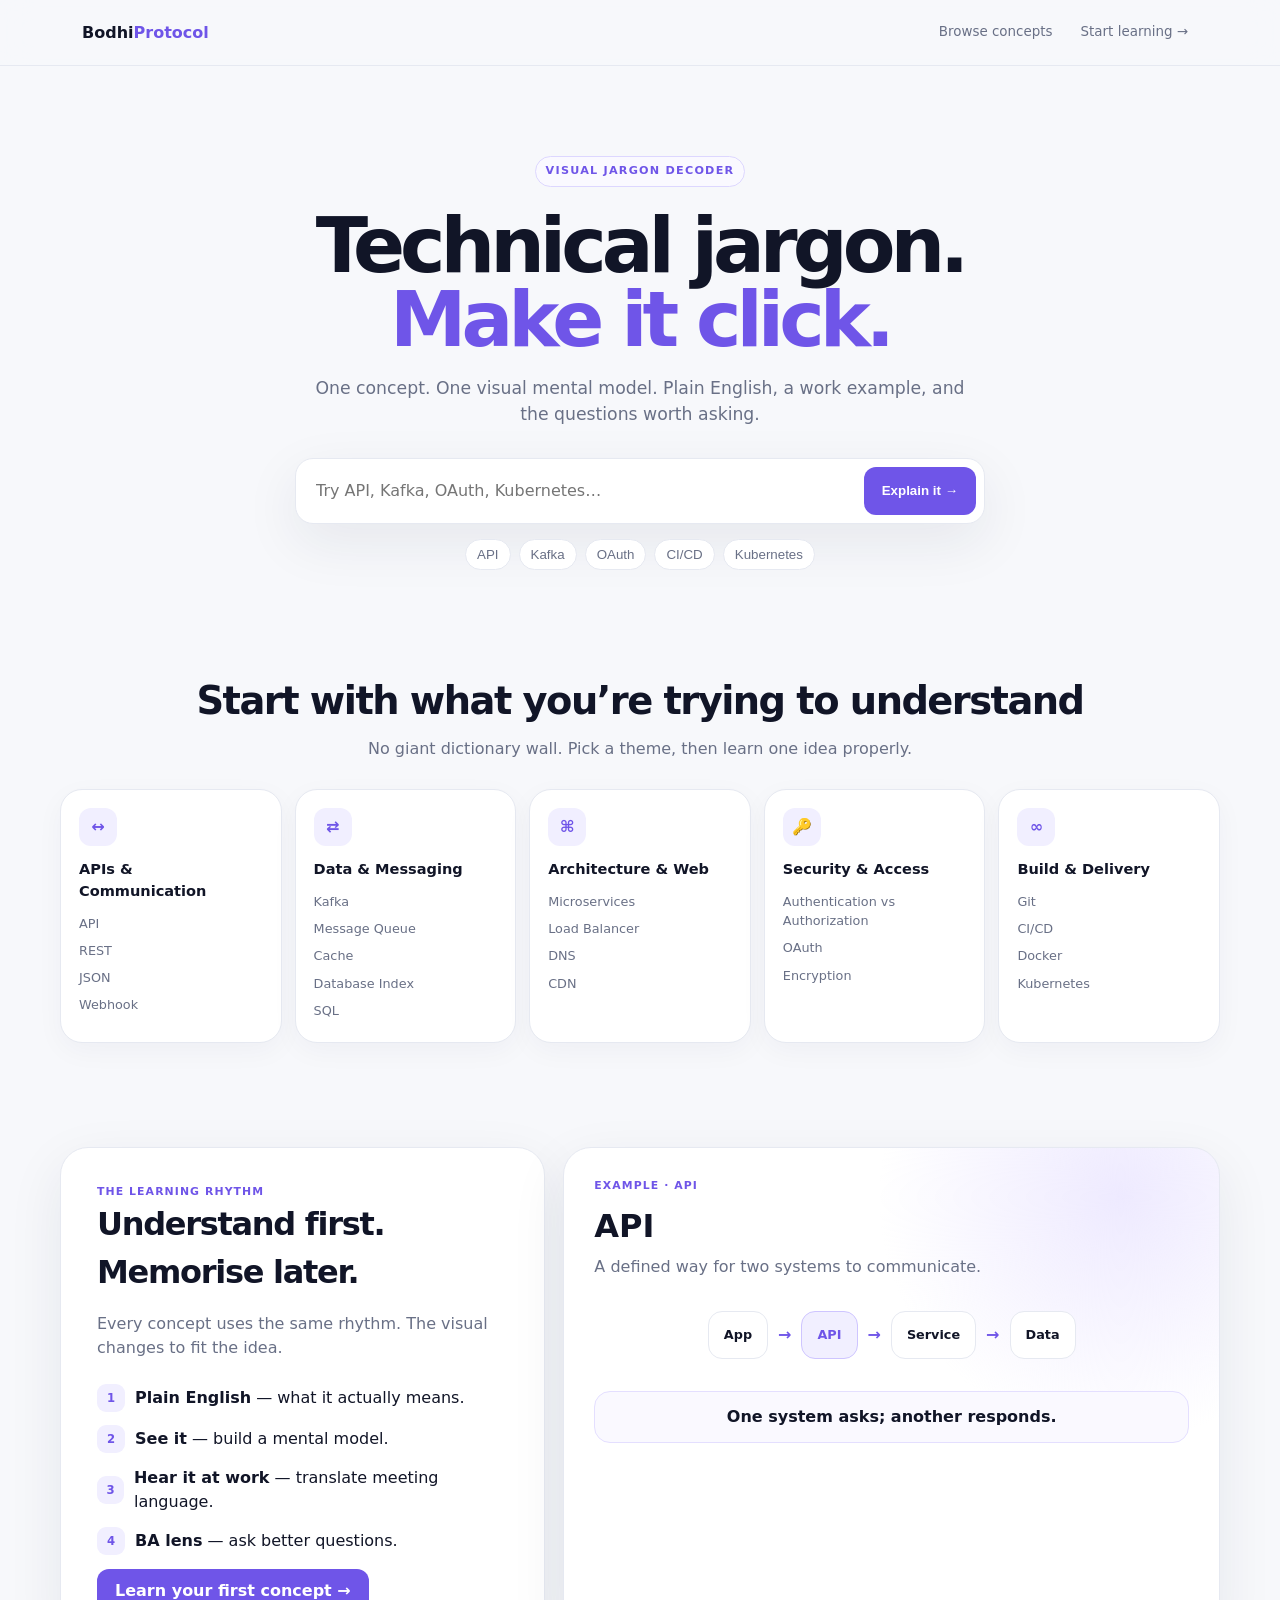
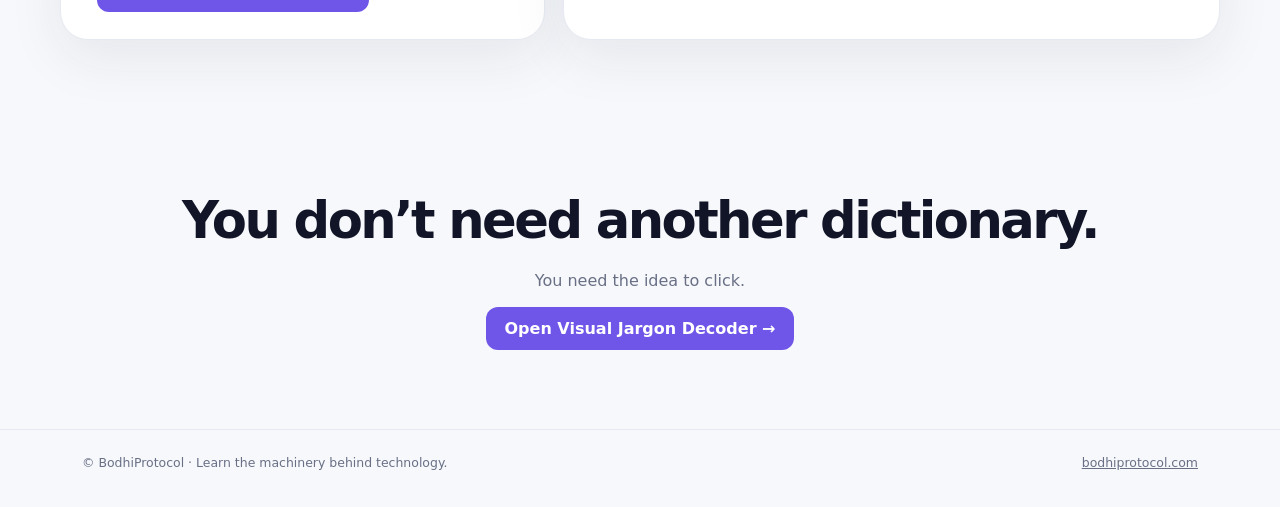
==== commit f94670c4: "Rebuild Jargon Decoder landing experience" ====
--- a/index.html
+++ b/index.html
@@ -1 +1,64 @@
-<!DOCTYPE html><html lang="en"><head><meta charset="UTF-8"><meta name="viewport" content="width=device-width,initial-scale=1"><title>Tech Jargon Decoder · BodhiProtocol</title><meta name="description" content="Understand technical jargon visually, in plain English. Learn APIs, Kafka, OAuth, CI/CD, databases, cloud and more — one concept at a time."><meta name="theme-color" content="#f7f8fc"><style>:root{--bg:#f7f8fc;--card:#fff;--ink:#11162a;--muted:#6c7388;--line:#e6e9f1;--accent:#6f55e8;--soft:#f2efff;--shadow:0 18px 55px rgba(28,35,65,.08)}*{box-sizing:border-box}html{scroll-behavior:smooth}body{margin:0;background:var(--bg);color:var(--ink);font-family:Inter,system-ui,-apple-system,"Segoe UI",sans-serif;line-height:1.5}.shell{max-width:1180px;margin:auto;padding:0 22px}.nav{height:66px;display:flex;align-items:center;border-bottom:1px solid var(--line);background:rgba(247,248,252,.88);backdrop-filter:blur(16px);position:sticky;top:0;z-index:10}.nav .shell{width:100%;display:flex;align-items:center;justify-content:space-between}.logo{font-weight:850;text-decoration:none;color:var(--ink);font-size:1.05rem}.logo b{color:var(--accent)}.navlinks{display:flex;align-items:center;gap:8px}.navlinks a{font-size:.82rem;color:var(--muted);text-decoration:none;padding:8px 10px;border-radius:10px}.navlinks a:hover{background:#fff;color:var(--ink)}.hero{text-align:center;padding:86px 0 58px}.eyebrow{display:inline-flex;align-items:center;gap:7px;padding:6px 10px;border:1px solid #ded8ff;background:#f8f6ff;border-radius:999px;color:var(--accent);font-size:.72rem;font-weight:800;letter-spacing:.08em;text-transform:uppercase}.hero h1{font-size:clamp(2.5rem,6vw,5rem);letter-spacing:-.06em;line-height:.98;margin:22px auto 18px;max-width:900px}.hero h1 span{color:var(--accent)}.hero p{max-width:650px;margin:0 auto;color:var(--muted);font-size:1.08rem}.search{max-width:670px;margin:30px auto 0;display:flex;gap:9px;background:#fff;border:1px solid var(--line);padding:8px;border-radius:18px;box-shadow:var(--shadow)}.search input{flex:1;border:0;outline:0;font:inherit;padding:11px 12px;color:var(--ink);min-width:0}.search button,.cta{border:0;background:var(--accent);color:#fff;padding:12px 18px;border-radius:12px;font-weight:800;cursor:pointer;text-decoration:none;font-size:.88rem}.quick{display:flex;gap:8px;justify-content:center;flex-wrap:wrap;margin-top:16px}.quick button{border:1px solid var(--line);background:#fff;color:var(--muted);padding:7px 11px;border-radius:999px;cursor:pointer}.section{padding:35px 0 68px}.head{text-align:center;margin-bottom:28px}.head h2{font-size:clamp(1.8rem,3vw,2.6rem);letter-spacing:-.04em;margin:0}.head p{color:var(--muted);margin:8px auto 0;max-width:600px}.groups{display:grid;grid-template-columns:repeat(5,1fr);gap:13px}.group{background:#fff;border:1px solid var(--line);border-radius:22px;padding:19px;box-shadow:0 8px 26px rgba(30,38,70,.04)}.gicon{width:38px;height:38px;border-radius:12px;background:var(--soft);color:var(--accent);display:grid;place-items:center;font-weight:900}.group h3{font-size:.9rem;margin:13px 0 9px}.group a{display:block;color:var(--muted);font-size:.78rem;text-decoration:none;padding:5px 0}.group a:hover{color:var(--accent)}.demo{display:grid;grid-template-columns:.85fr 1.15fr;gap:18px;align-items:stretch}.demoCopy,.demoCard{background:#fff;border:1px solid var(--line);border-radius:28px;box-shadow:var(--shadow)}.demoCopy{padding:36px}.demoCopy h2{font-size:2rem;letter-spacing:-.04em;margin:0 0 12px}.demoCopy p{color:var(--muted)}.steps{margin:24px 0;display:grid;gap:12px}.step{display:flex;gap:11px;align-items:center}.num{width:28px;height:28px;border-radius:9px;background:var(--soft);color:var(--accent);display:grid;place-items:center;font-size:.75rem;font-weight:900}.demoCard{padding:28px;background:radial-gradient(circle at 85% 15%,#f0ecff,transparent 30%),#fff}.small{font-size:.68rem;color:var(--accent);font-weight:850;letter-spacing:.1em;text-transform:uppercase}.demoCard h3{font-size:2rem;margin:8px 0 6px}.demoCard>p{color:var(--muted);margin:0}.flow{display:flex;align-items:center;justify-content:center;gap:10px;flex-wrap:wrap;margin:28px 0}.node{padding:13px 15px;border:1px solid var(--line);background:#fff;border-radius:14px;font-size:.8rem;font-weight:800}.node.core{background:var(--soft);border-color:#cfc6ff;color:var(--accent)}.arrow{color:var(--accent);font-weight:900}.remember{background:#faf9ff;border:1px solid #e5e0ff;border-radius:15px;padding:13px 15px;text-align:center;font-weight:800}.final{text-align:center;padding:70px 0 85px}.final h2{font-size:clamp(2rem,4vw,3.4rem);letter-spacing:-.05em;margin:0 0 12px}.final p{color:var(--muted);margin:0 0 24px}.footer{border-top:1px solid var(--line);padding:24px 0 36px;color:var(--muted);font-size:.78rem}.footer .shell{display:flex;justify-content:space-between;gap:15px;flex-wrap:wrap}@media(max-width:930px){.groups{grid-template-columns:repeat(2,1fr)}.demo{grid-template-columns:1fr}}@media(max-width:600px){.hero{padding:58px 0 42px}.search{flex-direction:column}.search button{width:100%}.groups{grid-template-columns:1fr}.navlinks a:first-child{display:none}.demoCopy,.demoCard{padding:22px}}</style></head><body><nav class="nav"><div class="shell"><a class="logo" href="https://bodhiprotocol.com/">Bodhi<b>Protocol</b></a><div class="navlinks"><a href="#browse">Browse concepts</a><a href="pilot.html?term=API">Start learning →</a></div></div></nav><main><section class="hero shell"><div class="eyebrow">Visual Jargon Decoder</div><h1>Technical jargon.<br><span>Finally explained visually.</span></h1><p>Plain English, a simple visual, a real work example, and the questions a BA should ask. One concept at a time.</p><form class="search" id="searchForm"><input id="searchInput" autocomplete="off" placeholder="Try API, Kafka, OAuth, Kubernetes…" aria-label="Search concepts"><button type="submit">Explain it →</button></form><div class="quick"><button data-term="API">API</button><button data-term="Kafka">Kafka</button><button data-term="OAuth">OAuth</button><button data-term="CI/CD">CI/CD</button><button data-term="Kubernetes">Kubernetes</button></div></section><section class="section shell" id="browse"><div class="head"><h2>Browse by what you’re trying to understand</h2><p>No giant dictionary. Start with a theme, then learn one idea properly.</p></div><div class="groups"><div class="group"><div class="gicon">↔</div><h3>APIs & Communication</h3><a href="pilot.html?term=API">API</a><a href="pilot.html?term=REST">REST</a><a href="pilot.html?term=JSON">JSON</a><a href="pilot.html?term=Webhook">Webhook</a></div><div class="group"><div class="gicon">⇄</div><h3>Data & Messaging</h3><a href="pilot.html?term=Kafka">Kafka</a><a href="pilot.html?term=Message%20Queue">Message Queue</a><a href="pilot.html?term=Cache">Cache</a><a href="pilot.html?term=Database%20Index">Database Index</a><a href="pilot.html?term=SQL">SQL</a></div><div class="group"><div class="gicon">⌘</div><h3>Architecture & Web</h3><a href="pilot.html?term=Microservices">Microservices</a><a href="pilot.html?term=Load%20Balancer">Load Balancer</a><a href="pilot.html?term=DNS">DNS</a><a href="pilot.html?term=CDN">CDN</a></div><div class="group"><div class="gicon">🔑</div><h3>Security & Access</h3><a href="pilot.html?term=Authentication%20vs%20Authorization">Authentication vs Authorization</a><a href="pilot.html?term=OAuth">OAuth</a><a href="pilot.html?term=Encryption">Encryption</a></div><div class="group"><div class="gicon">∞</div><h3>Build & Delivery</h3><a href="pilot.html?term=Git">Git</a><a href="pilot.html?term=CI%2FCD">CI/CD</a><a href="pilot.html?term=Docker">Docker</a><a href="pilot.html?term=Kubernetes">Kubernetes</a></div></div></section><section class="section shell"><div class="demo"><div class="demoCopy"><div class="small">How it works</div><h2>Understand it before you memorise it.</h2><p>Every concept follows the same learning rhythm, but the visual adapts to the idea.</p><div class="steps"><div class="step"><div class="num">1</div><div><b>Plain English</b> — what it actually means.</div></div><div class="step"><div class="num">2</div><div><b>See it</b> — a visual mental model.</div></div><div class="step"><div class="num">3</div><div><b>At work</b> — how you hear it in meetings.</div></div><div class="step"><div class="num">4</div><div><b>BA lens</b> — the questions worth asking.</div></div></div><a class="cta" href="pilot.html?term=API">Learn your first concept →</a></div><div class="demoCard"><div class="small">Example · API</div><h3>API</h3><p>A defined way for two systems to communicate.</p><div class="flow"><div class="node">App</div><div class="arrow">→</div><div class="node core">API</div><div class="arrow">→</div><div class="node">Service</div><div class="arrow">→</div><div class="node">Data</div></div><div class="remember">One system asks; another responds.</div></div></div></section><section class="final shell"><h2>You don’t need another dictionary.</h2><p>You need the idea to click.</p><a class="cta" href="pilot.html?term=API">Open Visual Jargon Decoder →</a></section></main><footer class="footer"><div class="shell"><span>© BodhiProtocol · Learn the machinery behind technology.</span><a href="https://bodhiprotocol.com/">bodhiprotocol.com</a></div></footer><script>const terms=['API','Kafka','Authentication vs Authorization','CI/CD','Load Balancer','Cache','Database Index','OAuth','Webhook','Microservices','REST','JSON','Message Queue','DNS','CDN','Docker','Kubernetes','Git','SQL','Encryption'];function go(term){const exact=terms.find(x=>x.toLowerCase()===term.trim().toLowerCase());if(exact)location.href='pilot.html?term='+encodeURIComponent(exact);else location.href='pilot.html?term='+encodeURIComponent(term.trim()||'API')}document.getElementById('searchForm').addEventListener('submit',e=>{e.preventDefault();go(document.getElementById('searchInput').value)});document.querySelectorAll('[data-term]').forEach(b=>b.addEventListener('click',()=>go(b.dataset.term)));</script></body></html>+<!doctype html>
+<html lang="en">
+<head>
+<meta charset="utf-8"><meta name="viewport" content="width=device-width,initial-scale=1">
+<title>Tech Jargon Decoder · BodhiProtocol</title>
+<meta name="description" content="Technical jargon explained visually, in plain English — one concept at a time.">
+<style>
+:root{--bg:#f7f8fb;--ink:#111527;--muted:#697086;--line:#e6e9f1;--card:#fff;--accent:#6f55e8;--soft:#f1efff;--shadow:0 18px 55px rgba(29,36,65,.08)}
+*{box-sizing:border-box}html{scroll-behavior:smooth}body{margin:0;background:var(--bg);color:var(--ink);font-family:Inter,ui-sans-serif,system-ui,-apple-system,"Segoe UI",sans-serif;line-height:1.5}
+a{color:inherit}.shell{max-width:1160px;margin:auto;padding:0 22px}.nav{height:66px;position:sticky;top:0;z-index:20;border-bottom:1px solid var(--line);background:rgba(247,248,251,.9);backdrop-filter:blur(16px)}
+.nav .shell{height:100%;display:flex;align-items:center;justify-content:space-between}.logo{text-decoration:none;font-weight:850}.logo b{color:var(--accent)}.navlinks{display:flex;gap:8px}.navlinks a{text-decoration:none;color:var(--muted);font-size:.84rem;padding:8px 10px;border-radius:10px}.navlinks a:hover{background:#fff;color:var(--ink)}
+.hero{padding:90px 0 68px;text-align:center}.kicker{display:inline-flex;padding:6px 10px;border:1px solid #ddd7ff;border-radius:999px;background:#faf9ff;color:var(--accent);font-size:.7rem;font-weight:850;letter-spacing:.11em;text-transform:uppercase}
+.hero h1{font-size:clamp(2.7rem,6vw,5.4rem);line-height:.97;letter-spacing:-.065em;margin:22px auto 18px;max-width:900px}.hero h1 span{color:var(--accent)}.hero p{max-width:650px;margin:auto;color:var(--muted);font-size:1.08rem}
+.search{max-width:690px;margin:30px auto 0;display:flex;gap:8px;background:#fff;border:1px solid var(--line);border-radius:18px;padding:8px;box-shadow:var(--shadow)}.search input{flex:1;min-width:0;border:0;outline:0;padding:12px;font:inherit}.search button,.primary{border:0;background:var(--accent);color:#fff;border-radius:12px;padding:12px 18px;font-weight:800;cursor:pointer;text-decoration:none}
+.chips{display:flex;justify-content:center;gap:8px;flex-wrap:wrap;margin-top:15px}.chips button{border:1px solid var(--line);background:#fff;color:var(--muted);border-radius:999px;padding:7px 11px;cursor:pointer}
+.section{padding:34px 0 70px}.sectionHead{text-align:center;margin-bottom:28px}.sectionHead h2{font-size:clamp(1.9rem,3vw,2.7rem);letter-spacing:-.04em;margin:0}.sectionHead p{margin:8px auto 0;color:var(--muted);max-width:610px}
+.path{display:grid;grid-template-columns:repeat(5,1fr);gap:13px}.group{background:#fff;border:1px solid var(--line);border-radius:22px;padding:18px;box-shadow:0 8px 28px rgba(29,36,65,.04)}.group .icon{width:38px;height:38px;border-radius:12px;display:grid;place-items:center;background:var(--soft);color:var(--accent);font-weight:900}.group h3{font-size:.91rem;margin:12px 0 8px}.group a{display:block;text-decoration:none;color:var(--muted);font-size:.8rem;padding:4px 0}.group a:hover{color:var(--accent)}
+.experience{display:grid;grid-template-columns:.85fr 1.15fr;gap:18px}.copy,.preview{background:#fff;border:1px solid var(--line);border-radius:28px;box-shadow:var(--shadow)}.copy{padding:36px}.copy h2{font-size:2rem;letter-spacing:-.04em;margin:0 0 12px}.copy p{color:var(--muted)}.steps{display:grid;gap:13px;margin:24px 0}.step{display:flex;gap:10px;align-items:center}.n{width:28px;height:28px;border-radius:9px;background:var(--soft);color:var(--accent);display:grid;place-items:center;font-size:.73rem;font-weight:900}
+.preview{padding:30px;background:radial-gradient(circle at 85% 10%,#eeeaff,transparent 34%),#fff}.eyebrow{font-size:.68rem;color:var(--accent);font-weight:850;letter-spacing:.1em;text-transform:uppercase}.preview h3{font-size:2rem;margin:8px 0 5px}.preview p{color:var(--muted);margin:0}.flow{display:flex;align-items:center;justify-content:center;gap:10px;flex-wrap:wrap;margin:32px 0}.node{padding:13px 15px;background:#fff;border:1px solid var(--line);border-radius:14px;font-size:.8rem;font-weight:800}.node.core{background:var(--soft);color:var(--accent);border-color:#cec5ff}.arrow{color:var(--accent);font-weight:900}.memory{border:1px solid #e4dfff;background:#faf9ff;border-radius:16px;text-align:center;padding:13px;font-weight:850}
+.final{text-align:center;padding:72px 0 88px}.final h2{font-size:clamp(2.2rem,4vw,3.5rem);letter-spacing:-.05em;margin:0 0 10px}.final p{color:var(--muted);margin:0 0 24px}.footer{border-top:1px solid var(--line);padding:24px 0 34px;color:var(--muted);font-size:.78rem}.footer .shell{display:flex;justify-content:space-between;gap:12px;flex-wrap:wrap}
+@media(max-width:930px){.path{grid-template-columns:repeat(2,1fr)}.experience{grid-template-columns:1fr}}@media(max-width:600px){.hero{padding:58px 0 44px}.search{flex-direction:column}.path{grid-template-columns:1fr}.navlinks a:first-child{display:none}.copy,.preview{padding:22px}}
+</style>
+</head>
+<body>
+<nav class="nav"><div class="shell"><a class="logo" href="https://bodhiprotocol.com/">Bodhi<b>Protocol</b></a><div class="navlinks"><a href="#browse">Browse concepts</a><a href="pilot.html?term=API">Start learning →</a></div></div></nav>
+<main>
+<section class="hero shell">
+<div class="kicker">Visual Jargon Decoder</div>
+<h1>Technical jargon.<br><span>Make it click.</span></h1>
+<p>One concept. One visual mental model. Plain English, a work example, and the questions worth asking.</p>
+<form class="search" id="searchForm"><input id="searchInput" placeholder="Try API, Kafka, OAuth, Kubernetes…" autocomplete="off" aria-label="Search concepts"><button type="submit">Explain it →</button></form>
+<div class="chips"><button data-term="API">API</button><button data-term="Kafka">Kafka</button><button data-term="OAuth">OAuth</button><button data-term="CI/CD">CI/CD</button><button data-term="Kubernetes">Kubernetes</button></div>
+</section>
+<section class="section shell" id="browse">
+<div class="sectionHead"><h2>Start with what you’re trying to understand</h2><p>No giant dictionary wall. Pick a theme, then learn one idea properly.</p></div>
+<div class="path">
+<div class="group"><div class="icon">↔</div><h3>APIs & Communication</h3><a href="pilot.html?term=API">API</a><a href="pilot.html?term=REST">REST</a><a href="pilot.html?term=JSON">JSON</a><a href="pilot.html?term=Webhook">Webhook</a></div>
+<div class="group"><div class="icon">⇄</div><h3>Data & Messaging</h3><a href="pilot.html?term=Kafka">Kafka</a><a href="pilot.html?term=Message%20Queue">Message Queue</a><a href="pilot.html?term=Cache">Cache</a><a href="pilot.html?term=Database%20Index">Database Index</a><a href="pilot.html?term=SQL">SQL</a></div>
+<div class="group"><div class="icon">⌘</div><h3>Architecture & Web</h3><a href="pilot.html?term=Microservices">Microservices</a><a href="pilot.html?term=Load%20Balancer">Load Balancer</a><a href="pilot.html?term=DNS">DNS</a><a href="pilot.html?term=CDN">CDN</a></div>
+<div class="group"><div class="icon">🔑</div><h3>Security & Access</h3><a href="pilot.html?term=Authentication%20vs%20Authorization">Authentication vs Authorization</a><a href="pilot.html?term=OAuth">OAuth</a><a href="pilot.html?term=Encryption">Encryption</a></div>
+<div class="group"><div class="icon">∞</div><h3>Build & Delivery</h3><a href="pilot.html?term=Git">Git</a><a href="pilot.html?term=CI%2FCD">CI/CD</a><a href="pilot.html?term=Docker">Docker</a><a href="pilot.html?term=Kubernetes">Kubernetes</a></div>
+</div>
+</section>
+<section class="section shell">
+<div class="experience">
+<div class="copy"><div class="eyebrow">The learning rhythm</div><h2>Understand first. Memorise later.</h2><p>Every concept uses the same rhythm. The visual changes to fit the idea.</p><div class="steps">
+<div class="step"><div class="n">1</div><div><b>Plain English</b> — what it actually means.</div></div>
+<div class="step"><div class="n">2</div><div><b>See it</b> — build a mental model.</div></div>
+<div class="step"><div class="n">3</div><div><b>Hear it at work</b> — translate meeting language.</div></div>
+<div class="step"><div class="n">4</div><div><b>BA lens</b> — ask better questions.</div></div></div>
+<a class="primary" href="pilot.html?term=API">Learn your first concept →</a></div>
+<div class="preview"><div class="eyebrow">Example · API</div><h3>API</h3><p>A defined way for two systems to communicate.</p><div class="flow"><div class="node">App</div><div class="arrow">→</div><div class="node core">API</div><div class="arrow">→</div><div class="node">Service</div><div class="arrow">→</div><div class="node">Data</div></div><div class="memory">One system asks; another responds.</div></div>
+</div>
+</section>
+<section class="final shell"><h2>You don’t need another dictionary.</h2><p>You need the idea to click.</p><a class="primary" href="pilot.html?term=API">Open Visual Jargon Decoder →</a></section>
+</main>
+<footer class="footer"><div class="shell"><span>© BodhiProtocol · Learn the machinery behind technology.</span><a href="https://bodhiprotocol.com/">bodhiprotocol.com</a></div></footer>
+<script>
+const terms=['API','Kafka','Authentication vs Authorization','CI/CD','Load Balancer','Cache','Database Index','OAuth','Webhook','Microservices','REST','JSON','Message Queue','DNS','CDN','Docker','Kubernetes','Git','SQL','Encryption'];
+function go(v){const q=(v||'').trim();const exact=terms.find(x=>x.toLowerCase()===q.toLowerCase());location.href='pilot.html?term='+encodeURIComponent(exact||q||'API')}
+document.getElementById('searchForm').addEventListener('submit',e=>{e.preventDefault();go(document.getElementById('searchInput').value)});
+document.querySelectorAll('[data-term]').forEach(b=>b.addEventListener('click',()=>go(b.dataset.term)));
+</script>
+</body></html>
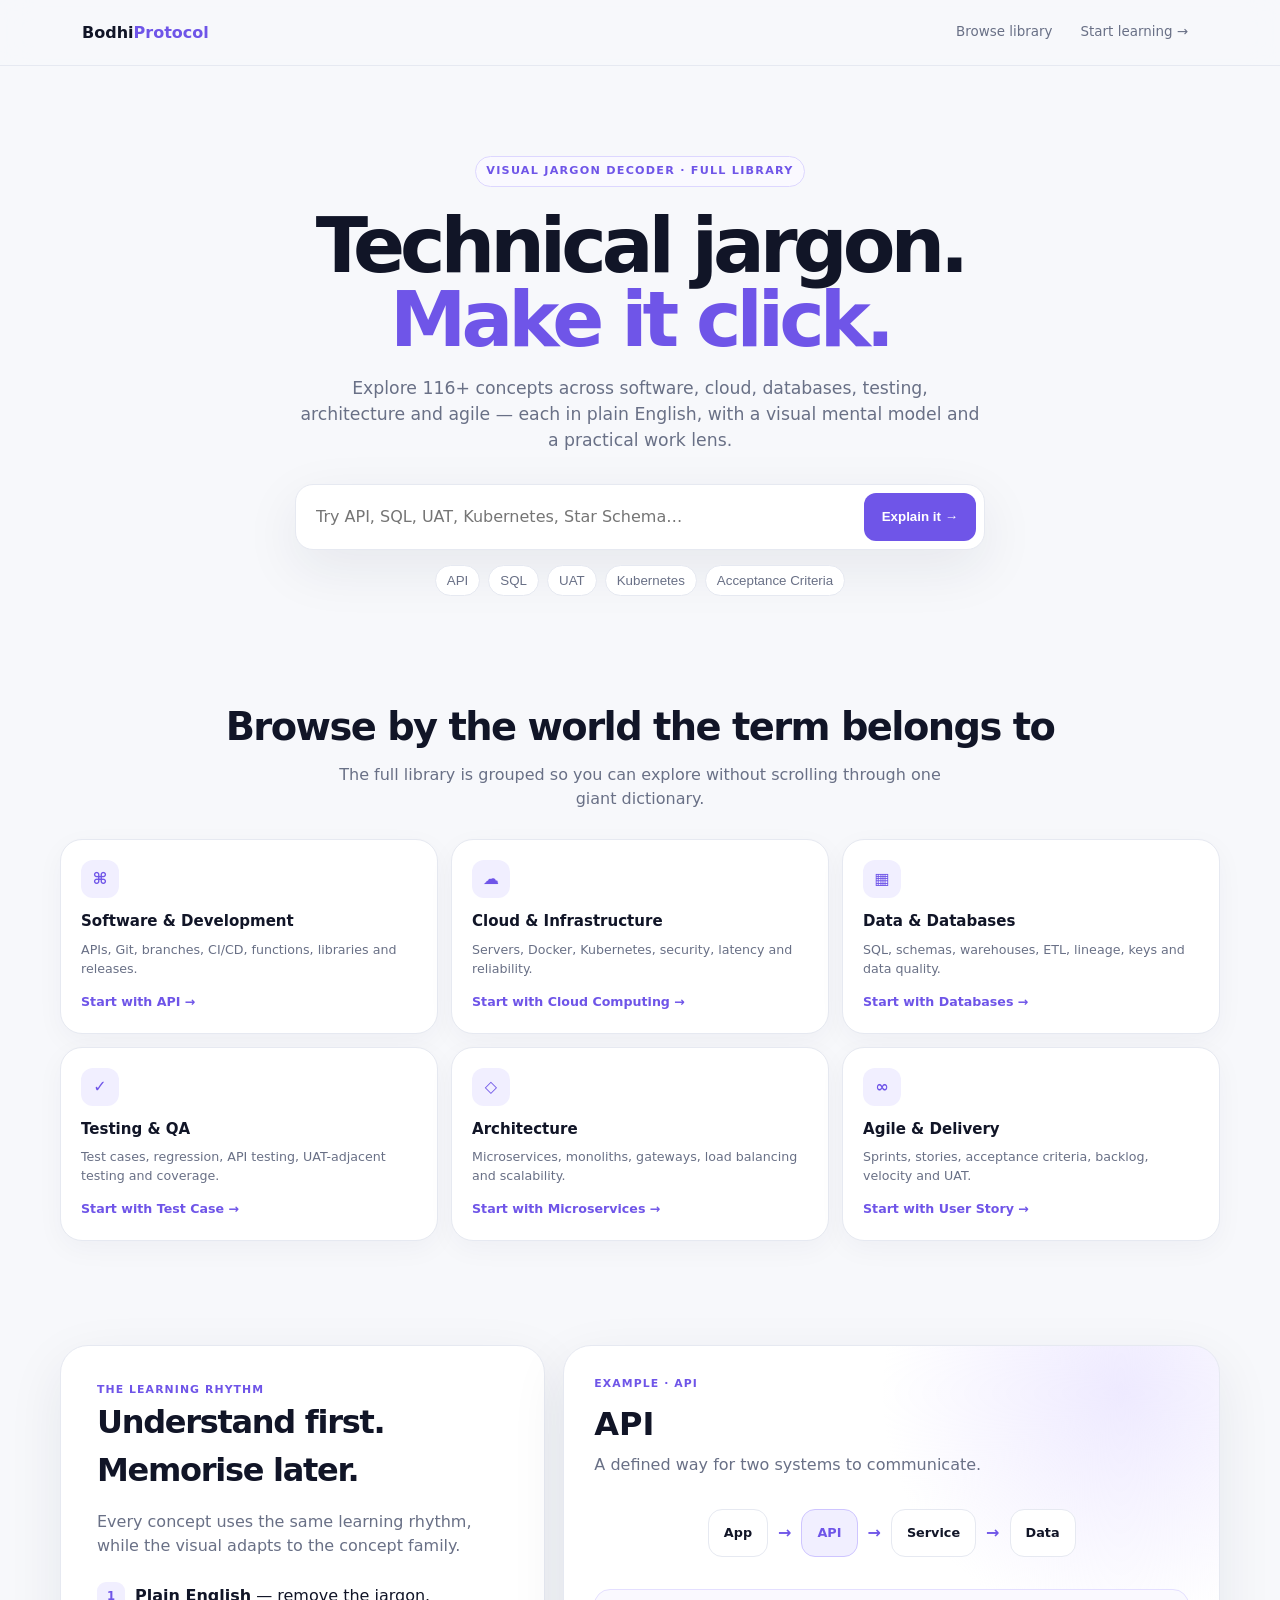
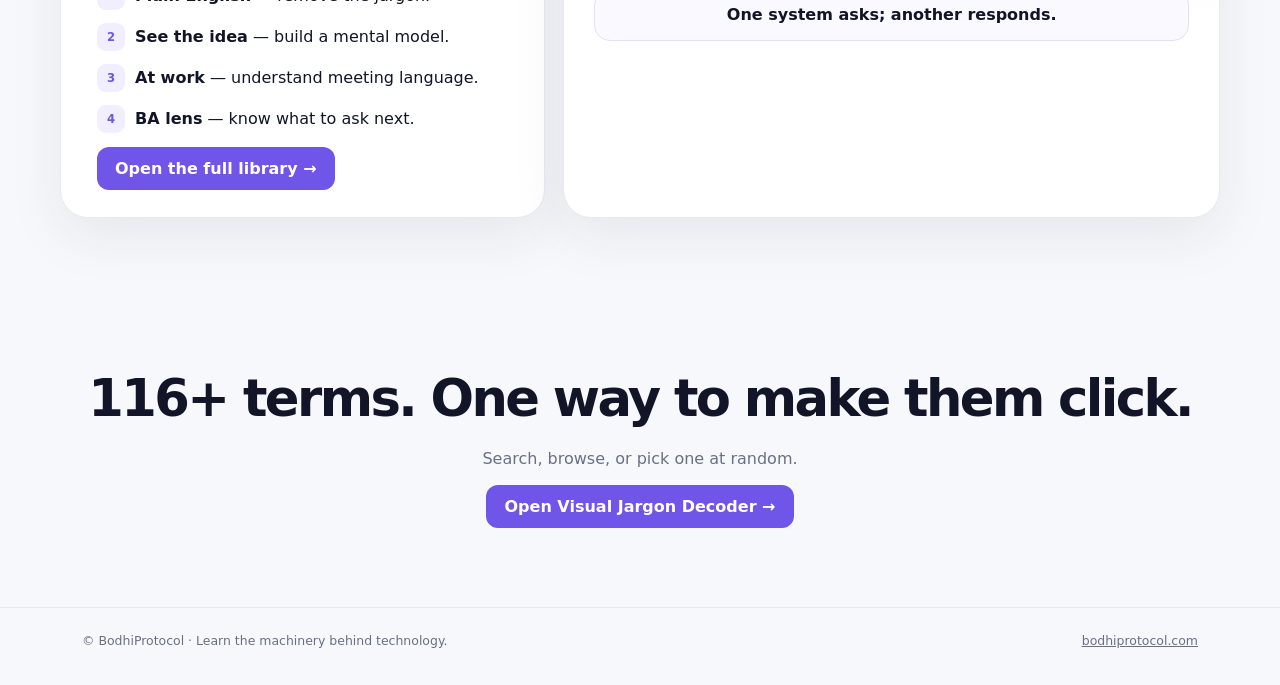
==== commit 19843bd4: "Update landing page for full visual library" ====
--- a/index.html
+++ b/index.html
@@ -1,64 +1 @@
-<!doctype html>
-<html lang="en">
-<head>
-<meta charset="utf-8"><meta name="viewport" content="width=device-width,initial-scale=1">
-<title>Tech Jargon Decoder · BodhiProtocol</title>
-<meta name="description" content="Technical jargon explained visually, in plain English — one concept at a time.">
-<style>
-:root{--bg:#f7f8fb;--ink:#111527;--muted:#697086;--line:#e6e9f1;--card:#fff;--accent:#6f55e8;--soft:#f1efff;--shadow:0 18px 55px rgba(29,36,65,.08)}
-*{box-sizing:border-box}html{scroll-behavior:smooth}body{margin:0;background:var(--bg);color:var(--ink);font-family:Inter,ui-sans-serif,system-ui,-apple-system,"Segoe UI",sans-serif;line-height:1.5}
-a{color:inherit}.shell{max-width:1160px;margin:auto;padding:0 22px}.nav{height:66px;position:sticky;top:0;z-index:20;border-bottom:1px solid var(--line);background:rgba(247,248,251,.9);backdrop-filter:blur(16px)}
-.nav .shell{height:100%;display:flex;align-items:center;justify-content:space-between}.logo{text-decoration:none;font-weight:850}.logo b{color:var(--accent)}.navlinks{display:flex;gap:8px}.navlinks a{text-decoration:none;color:var(--muted);font-size:.84rem;padding:8px 10px;border-radius:10px}.navlinks a:hover{background:#fff;color:var(--ink)}
-.hero{padding:90px 0 68px;text-align:center}.kicker{display:inline-flex;padding:6px 10px;border:1px solid #ddd7ff;border-radius:999px;background:#faf9ff;color:var(--accent);font-size:.7rem;font-weight:850;letter-spacing:.11em;text-transform:uppercase}
-.hero h1{font-size:clamp(2.7rem,6vw,5.4rem);line-height:.97;letter-spacing:-.065em;margin:22px auto 18px;max-width:900px}.hero h1 span{color:var(--accent)}.hero p{max-width:650px;margin:auto;color:var(--muted);font-size:1.08rem}
-.search{max-width:690px;margin:30px auto 0;display:flex;gap:8px;background:#fff;border:1px solid var(--line);border-radius:18px;padding:8px;box-shadow:var(--shadow)}.search input{flex:1;min-width:0;border:0;outline:0;padding:12px;font:inherit}.search button,.primary{border:0;background:var(--accent);color:#fff;border-radius:12px;padding:12px 18px;font-weight:800;cursor:pointer;text-decoration:none}
-.chips{display:flex;justify-content:center;gap:8px;flex-wrap:wrap;margin-top:15px}.chips button{border:1px solid var(--line);background:#fff;color:var(--muted);border-radius:999px;padding:7px 11px;cursor:pointer}
-.section{padding:34px 0 70px}.sectionHead{text-align:center;margin-bottom:28px}.sectionHead h2{font-size:clamp(1.9rem,3vw,2.7rem);letter-spacing:-.04em;margin:0}.sectionHead p{margin:8px auto 0;color:var(--muted);max-width:610px}
-.path{display:grid;grid-template-columns:repeat(5,1fr);gap:13px}.group{background:#fff;border:1px solid var(--line);border-radius:22px;padding:18px;box-shadow:0 8px 28px rgba(29,36,65,.04)}.group .icon{width:38px;height:38px;border-radius:12px;display:grid;place-items:center;background:var(--soft);color:var(--accent);font-weight:900}.group h3{font-size:.91rem;margin:12px 0 8px}.group a{display:block;text-decoration:none;color:var(--muted);font-size:.8rem;padding:4px 0}.group a:hover{color:var(--accent)}
-.experience{display:grid;grid-template-columns:.85fr 1.15fr;gap:18px}.copy,.preview{background:#fff;border:1px solid var(--line);border-radius:28px;box-shadow:var(--shadow)}.copy{padding:36px}.copy h2{font-size:2rem;letter-spacing:-.04em;margin:0 0 12px}.copy p{color:var(--muted)}.steps{display:grid;gap:13px;margin:24px 0}.step{display:flex;gap:10px;align-items:center}.n{width:28px;height:28px;border-radius:9px;background:var(--soft);color:var(--accent);display:grid;place-items:center;font-size:.73rem;font-weight:900}
-.preview{padding:30px;background:radial-gradient(circle at 85% 10%,#eeeaff,transparent 34%),#fff}.eyebrow{font-size:.68rem;color:var(--accent);font-weight:850;letter-spacing:.1em;text-transform:uppercase}.preview h3{font-size:2rem;margin:8px 0 5px}.preview p{color:var(--muted);margin:0}.flow{display:flex;align-items:center;justify-content:center;gap:10px;flex-wrap:wrap;margin:32px 0}.node{padding:13px 15px;background:#fff;border:1px solid var(--line);border-radius:14px;font-size:.8rem;font-weight:800}.node.core{background:var(--soft);color:var(--accent);border-color:#cec5ff}.arrow{color:var(--accent);font-weight:900}.memory{border:1px solid #e4dfff;background:#faf9ff;border-radius:16px;text-align:center;padding:13px;font-weight:850}
-.final{text-align:center;padding:72px 0 88px}.final h2{font-size:clamp(2.2rem,4vw,3.5rem);letter-spacing:-.05em;margin:0 0 10px}.final p{color:var(--muted);margin:0 0 24px}.footer{border-top:1px solid var(--line);padding:24px 0 34px;color:var(--muted);font-size:.78rem}.footer .shell{display:flex;justify-content:space-between;gap:12px;flex-wrap:wrap}
-@media(max-width:930px){.path{grid-template-columns:repeat(2,1fr)}.experience{grid-template-columns:1fr}}@media(max-width:600px){.hero{padding:58px 0 44px}.search{flex-direction:column}.path{grid-template-columns:1fr}.navlinks a:first-child{display:none}.copy,.preview{padding:22px}}
-</style>
-</head>
-<body>
-<nav class="nav"><div class="shell"><a class="logo" href="https://bodhiprotocol.com/">Bodhi<b>Protocol</b></a><div class="navlinks"><a href="#browse">Browse concepts</a><a href="pilot.html?term=API">Start learning →</a></div></div></nav>
-<main>
-<section class="hero shell">
-<div class="kicker">Visual Jargon Decoder</div>
-<h1>Technical jargon.<br><span>Make it click.</span></h1>
-<p>One concept. One visual mental model. Plain English, a work example, and the questions worth asking.</p>
-<form class="search" id="searchForm"><input id="searchInput" placeholder="Try API, Kafka, OAuth, Kubernetes…" autocomplete="off" aria-label="Search concepts"><button type="submit">Explain it →</button></form>
-<div class="chips"><button data-term="API">API</button><button data-term="Kafka">Kafka</button><button data-term="OAuth">OAuth</button><button data-term="CI/CD">CI/CD</button><button data-term="Kubernetes">Kubernetes</button></div>
-</section>
-<section class="section shell" id="browse">
-<div class="sectionHead"><h2>Start with what you’re trying to understand</h2><p>No giant dictionary wall. Pick a theme, then learn one idea properly.</p></div>
-<div class="path">
-<div class="group"><div class="icon">↔</div><h3>APIs & Communication</h3><a href="pilot.html?term=API">API</a><a href="pilot.html?term=REST">REST</a><a href="pilot.html?term=JSON">JSON</a><a href="pilot.html?term=Webhook">Webhook</a></div>
-<div class="group"><div class="icon">⇄</div><h3>Data & Messaging</h3><a href="pilot.html?term=Kafka">Kafka</a><a href="pilot.html?term=Message%20Queue">Message Queue</a><a href="pilot.html?term=Cache">Cache</a><a href="pilot.html?term=Database%20Index">Database Index</a><a href="pilot.html?term=SQL">SQL</a></div>
-<div class="group"><div class="icon">⌘</div><h3>Architecture & Web</h3><a href="pilot.html?term=Microservices">Microservices</a><a href="pilot.html?term=Load%20Balancer">Load Balancer</a><a href="pilot.html?term=DNS">DNS</a><a href="pilot.html?term=CDN">CDN</a></div>
-<div class="group"><div class="icon">🔑</div><h3>Security & Access</h3><a href="pilot.html?term=Authentication%20vs%20Authorization">Authentication vs Authorization</a><a href="pilot.html?term=OAuth">OAuth</a><a href="pilot.html?term=Encryption">Encryption</a></div>
-<div class="group"><div class="icon">∞</div><h3>Build & Delivery</h3><a href="pilot.html?term=Git">Git</a><a href="pilot.html?term=CI%2FCD">CI/CD</a><a href="pilot.html?term=Docker">Docker</a><a href="pilot.html?term=Kubernetes">Kubernetes</a></div>
-</div>
-</section>
-<section class="section shell">
-<div class="experience">
-<div class="copy"><div class="eyebrow">The learning rhythm</div><h2>Understand first. Memorise later.</h2><p>Every concept uses the same rhythm. The visual changes to fit the idea.</p><div class="steps">
-<div class="step"><div class="n">1</div><div><b>Plain English</b> — what it actually means.</div></div>
-<div class="step"><div class="n">2</div><div><b>See it</b> — build a mental model.</div></div>
-<div class="step"><div class="n">3</div><div><b>Hear it at work</b> — translate meeting language.</div></div>
-<div class="step"><div class="n">4</div><div><b>BA lens</b> — ask better questions.</div></div></div>
-<a class="primary" href="pilot.html?term=API">Learn your first concept →</a></div>
-<div class="preview"><div class="eyebrow">Example · API</div><h3>API</h3><p>A defined way for two systems to communicate.</p><div class="flow"><div class="node">App</div><div class="arrow">→</div><div class="node core">API</div><div class="arrow">→</div><div class="node">Service</div><div class="arrow">→</div><div class="node">Data</div></div><div class="memory">One system asks; another responds.</div></div>
-</div>
-</section>
-<section class="final shell"><h2>You don’t need another dictionary.</h2><p>You need the idea to click.</p><a class="primary" href="pilot.html?term=API">Open Visual Jargon Decoder →</a></section>
-</main>
-<footer class="footer"><div class="shell"><span>© BodhiProtocol · Learn the machinery behind technology.</span><a href="https://bodhiprotocol.com/">bodhiprotocol.com</a></div></footer>
-<script>
-const terms=['API','Kafka','Authentication vs Authorization','CI/CD','Load Balancer','Cache','Database Index','OAuth','Webhook','Microservices','REST','JSON','Message Queue','DNS','CDN','Docker','Kubernetes','Git','SQL','Encryption'];
-function go(v){const q=(v||'').trim();const exact=terms.find(x=>x.toLowerCase()===q.toLowerCase());location.href='pilot.html?term='+encodeURIComponent(exact||q||'API')}
-document.getElementById('searchForm').addEventListener('submit',e=>{e.preventDefault();go(document.getElementById('searchInput').value)});
-document.querySelectorAll('[data-term]').forEach(b=>b.addEventListener('click',()=>go(b.dataset.term)));
-</script>
-</body></html>+<!doctype html><html lang="en"><head><meta charset="utf-8"><meta name="viewport" content="width=device-width,initial-scale=1"><title>Tech Jargon Decoder · BodhiProtocol</title><meta name="description" content="116+ technical concepts explained visually, in plain English — one concept at a time."><style>:root{--bg:#f7f8fb;--ink:#111527;--muted:#697086;--line:#e6e9f1;--card:#fff;--accent:#6f55e8;--soft:#f1efff;--shadow:0 18px 55px rgba(29,36,65,.08)}*{box-sizing:border-box}html{scroll-behavior:smooth}body{margin:0;background:var(--bg);color:var(--ink);font-family:Inter,ui-sans-serif,system-ui,-apple-system,"Segoe UI",sans-serif;line-height:1.5}a{color:inherit}.shell{max-width:1160px;margin:auto;padding:0 22px}.nav{height:66px;position:sticky;top:0;z-index:20;border-bottom:1px solid var(--line);background:rgba(247,248,251,.9);backdrop-filter:blur(16px)}.nav .shell{height:100%;display:flex;align-items:center;justify-content:space-between}.logo{text-decoration:none;font-weight:850}.logo b{color:var(--accent)}.navlinks{display:flex;gap:8px}.navlinks a{text-decoration:none;color:var(--muted);font-size:.84rem;padding:8px 10px;border-radius:10px}.hero{padding:90px 0 68px;text-align:center}.kicker{display:inline-flex;padding:6px 10px;border:1px solid #ddd7ff;border-radius:999px;background:#faf9ff;color:var(--accent);font-size:.7rem;font-weight:850;letter-spacing:.11em;text-transform:uppercase}.hero h1{font-size:clamp(2.7rem,6vw,5.4rem);line-height:.97;letter-spacing:-.065em;margin:22px auto 18px;max-width:900px}.hero h1 span{color:var(--accent)}.hero p{max-width:680px;margin:auto;color:var(--muted);font-size:1.08rem}.search{max-width:690px;margin:30px auto 0;display:flex;gap:8px;background:#fff;border:1px solid var(--line);border-radius:18px;padding:8px;box-shadow:var(--shadow)}.search input{flex:1;min-width:0;border:0;outline:0;padding:12px;font:inherit}.search button,.primary{border:0;background:var(--accent);color:#fff;border-radius:12px;padding:12px 18px;font-weight:800;cursor:pointer;text-decoration:none}.chips{display:flex;justify-content:center;gap:8px;flex-wrap:wrap;margin-top:15px}.chips button{border:1px solid var(--line);background:#fff;color:var(--muted);border-radius:999px;padding:7px 11px;cursor:pointer}.section{padding:34px 0 70px}.sectionHead{text-align:center;margin-bottom:28px}.sectionHead h2{font-size:clamp(1.9rem,3vw,2.7rem);letter-spacing:-.04em;margin:0}.sectionHead p{margin:8px auto 0;color:var(--muted);max-width:620px}.path{display:grid;grid-template-columns:repeat(3,1fr);gap:13px}.group{background:#fff;border:1px solid var(--line);border-radius:22px;padding:20px;box-shadow:0 8px 28px rgba(29,36,65,.04)}.group .icon{width:38px;height:38px;border-radius:12px;display:grid;place-items:center;background:var(--soft);color:var(--accent);font-weight:900}.group h3{font-size:.94rem;margin:12px 0 8px}.group p{font-size:.79rem;color:var(--muted);margin:0 0 10px}.group a{display:inline-block;text-decoration:none;color:var(--accent);font-size:.79rem;font-weight:750}.experience{display:grid;grid-template-columns:.85fr 1.15fr;gap:18px}.copy,.preview{background:#fff;border:1px solid var(--line);border-radius:28px;box-shadow:var(--shadow)}.copy{padding:36px}.copy h2{font-size:2rem;letter-spacing:-.04em;margin:0 0 12px}.copy p{color:var(--muted)}.steps{display:grid;gap:13px;margin:24px 0}.step{display:flex;gap:10px;align-items:center}.n{width:28px;height:28px;border-radius:9px;background:var(--soft);color:var(--accent);display:grid;place-items:center;font-size:.73rem;font-weight:900}.preview{padding:30px;background:radial-gradient(circle at 85% 10%,#eeeaff,transparent 34%),#fff}.eyebrow{font-size:.68rem;color:var(--accent);font-weight:850;letter-spacing:.1em;text-transform:uppercase}.preview h3{font-size:2rem;margin:8px 0 5px}.preview p{color:var(--muted);margin:0}.flow{display:flex;align-items:center;justify-content:center;gap:10px;flex-wrap:wrap;margin:32px 0}.node{padding:13px 15px;background:#fff;border:1px solid var(--line);border-radius:14px;font-size:.8rem;font-weight:800}.node.core{background:var(--soft);color:var(--accent);border-color:#cec5ff}.arrow{color:var(--accent);font-weight:900}.memory{border:1px solid #e4dfff;background:#faf9ff;border-radius:16px;text-align:center;padding:13px;font-weight:850}.final{text-align:center;padding:72px 0 88px}.final h2{font-size:clamp(2.2rem,4vw,3.5rem);letter-spacing:-.05em;margin:0 0 10px}.final p{color:var(--muted);margin:0 0 24px}.footer{border-top:1px solid var(--line);padding:24px 0 34px;color:var(--muted);font-size:.78rem}.footer .shell{display:flex;justify-content:space-between;gap:12px;flex-wrap:wrap}@media(max-width:900px){.path{grid-template-columns:repeat(2,1fr)}.experience{grid-template-columns:1fr}}@media(max-width:600px){.hero{padding:58px 0 44px}.search{flex-direction:column}.path{grid-template-columns:1fr}.navlinks a:first-child{display:none}.copy,.preview{padding:22px}}</style></head><body><nav class="nav"><div class="shell"><a class="logo" href="https://bodhiprotocol.com/">Bodhi<b>Protocol</b></a><div class="navlinks"><a href="#browse">Browse library</a><a href="pilot.html?term=API">Start learning →</a></div></div></nav><main><section class="hero shell"><div class="kicker">Visual Jargon Decoder · Full Library</div><h1>Technical jargon.<br><span>Make it click.</span></h1><p>Explore 116+ concepts across software, cloud, databases, testing, architecture and agile — each in plain English, with a visual mental model and a practical work lens.</p><form class="search" id="searchForm"><input id="searchInput" placeholder="Try API, SQL, UAT, Kubernetes, Star Schema…" autocomplete="off"><button type="submit">Explain it →</button></form><div class="chips"><button data-term="API">API</button><button data-term="SQL">SQL</button><button data-term="UAT">UAT</button><button data-term="Kubernetes">Kubernetes</button><button data-term="Acceptance Criteria">Acceptance Criteria</button></div></section><section class="section shell" id="browse"><div class="sectionHead"><h2>Browse by the world the term belongs to</h2><p>The full library is grouped so you can explore without scrolling through one giant dictionary.</p></div><div class="path"><div class="group"><div class="icon">⌘</div><h3>Software & Development</h3><p>APIs, Git, branches, CI/CD, functions, libraries and releases.</p><a href="pilot.html?term=API">Start with API →</a></div><div class="group"><div class="icon">☁</div><h3>Cloud & Infrastructure</h3><p>Servers, Docker, Kubernetes, security, latency and reliability.</p><a href="pilot.html?term=Cloud%20Computing">Start with Cloud Computing →</a></div><div class="group"><div class="icon">▦</div><h3>Data & Databases</h3><p>SQL, schemas, warehouses, ETL, lineage, keys and data quality.</p><a href="pilot.html?term=Database%20(SQL%20vs.%20NoSQL)">Start with Databases →</a></div><div class="group"><div class="icon">✓</div><h3>Testing & QA</h3><p>Test cases, regression, API testing, UAT-adjacent testing and coverage.</p><a href="pilot.html?term=Test%20Case">Start with Test Case →</a></div><div class="group"><div class="icon">◇</div><h3>Architecture</h3><p>Microservices, monoliths, gateways, load balancing and scalability.</p><a href="pilot.html?term=Microservices">Start with Microservices →</a></div><div class="group"><div class="icon">∞</div><h3>Agile & Delivery</h3><p>Sprints, stories, acceptance criteria, backlog, velocity and UAT.</p><a href="pilot.html?term=User%20Story">Start with User Story →</a></div></div></section><section class="section shell"><div class="experience"><div class="copy"><div class="eyebrow">The learning rhythm</div><h2>Understand first. Memorise later.</h2><p>Every concept uses the same learning rhythm, while the visual adapts to the concept family.</p><div class="steps"><div class="step"><div class="n">1</div><div><b>Plain English</b> — remove the jargon.</div></div><div class="step"><div class="n">2</div><div><b>See the idea</b> — build a mental model.</div></div><div class="step"><div class="n">3</div><div><b>At work</b> — understand meeting language.</div></div><div class="step"><div class="n">4</div><div><b>BA lens</b> — know what to ask next.</div></div></div><a class="primary" href="pilot.html?term=API">Open the full library →</a></div><div class="preview"><div class="eyebrow">Example · API</div><h3>API</h3><p>A defined way for two systems to communicate.</p><div class="flow"><div class="node">App</div><div class="arrow">→</div><div class="node core">API</div><div class="arrow">→</div><div class="node">Service</div><div class="arrow">→</div><div class="node">Data</div></div><div class="memory">One system asks; another responds.</div></div></div></section><section class="final shell"><h2>116+ terms. One way to make them click.</h2><p>Search, browse, or pick one at random.</p><a class="primary" href="pilot.html?term=API">Open Visual Jargon Decoder →</a></section></main><footer class="footer"><div class="shell"><span>© BodhiProtocol · Learn the machinery behind technology.</span><a href="https://bodhiprotocol.com/">bodhiprotocol.com</a></div></footer><script>function go(v){location.href='pilot.html?term='+encodeURIComponent((v||'API').trim()||'API')}document.getElementById('searchForm').addEventListener('submit',e=>{e.preventDefault();go(document.getElementById('searchInput').value)});document.querySelectorAll('[data-term]').forEach(b=>b.addEventListener('click',()=>go(b.dataset.term)));</script></body></html>
